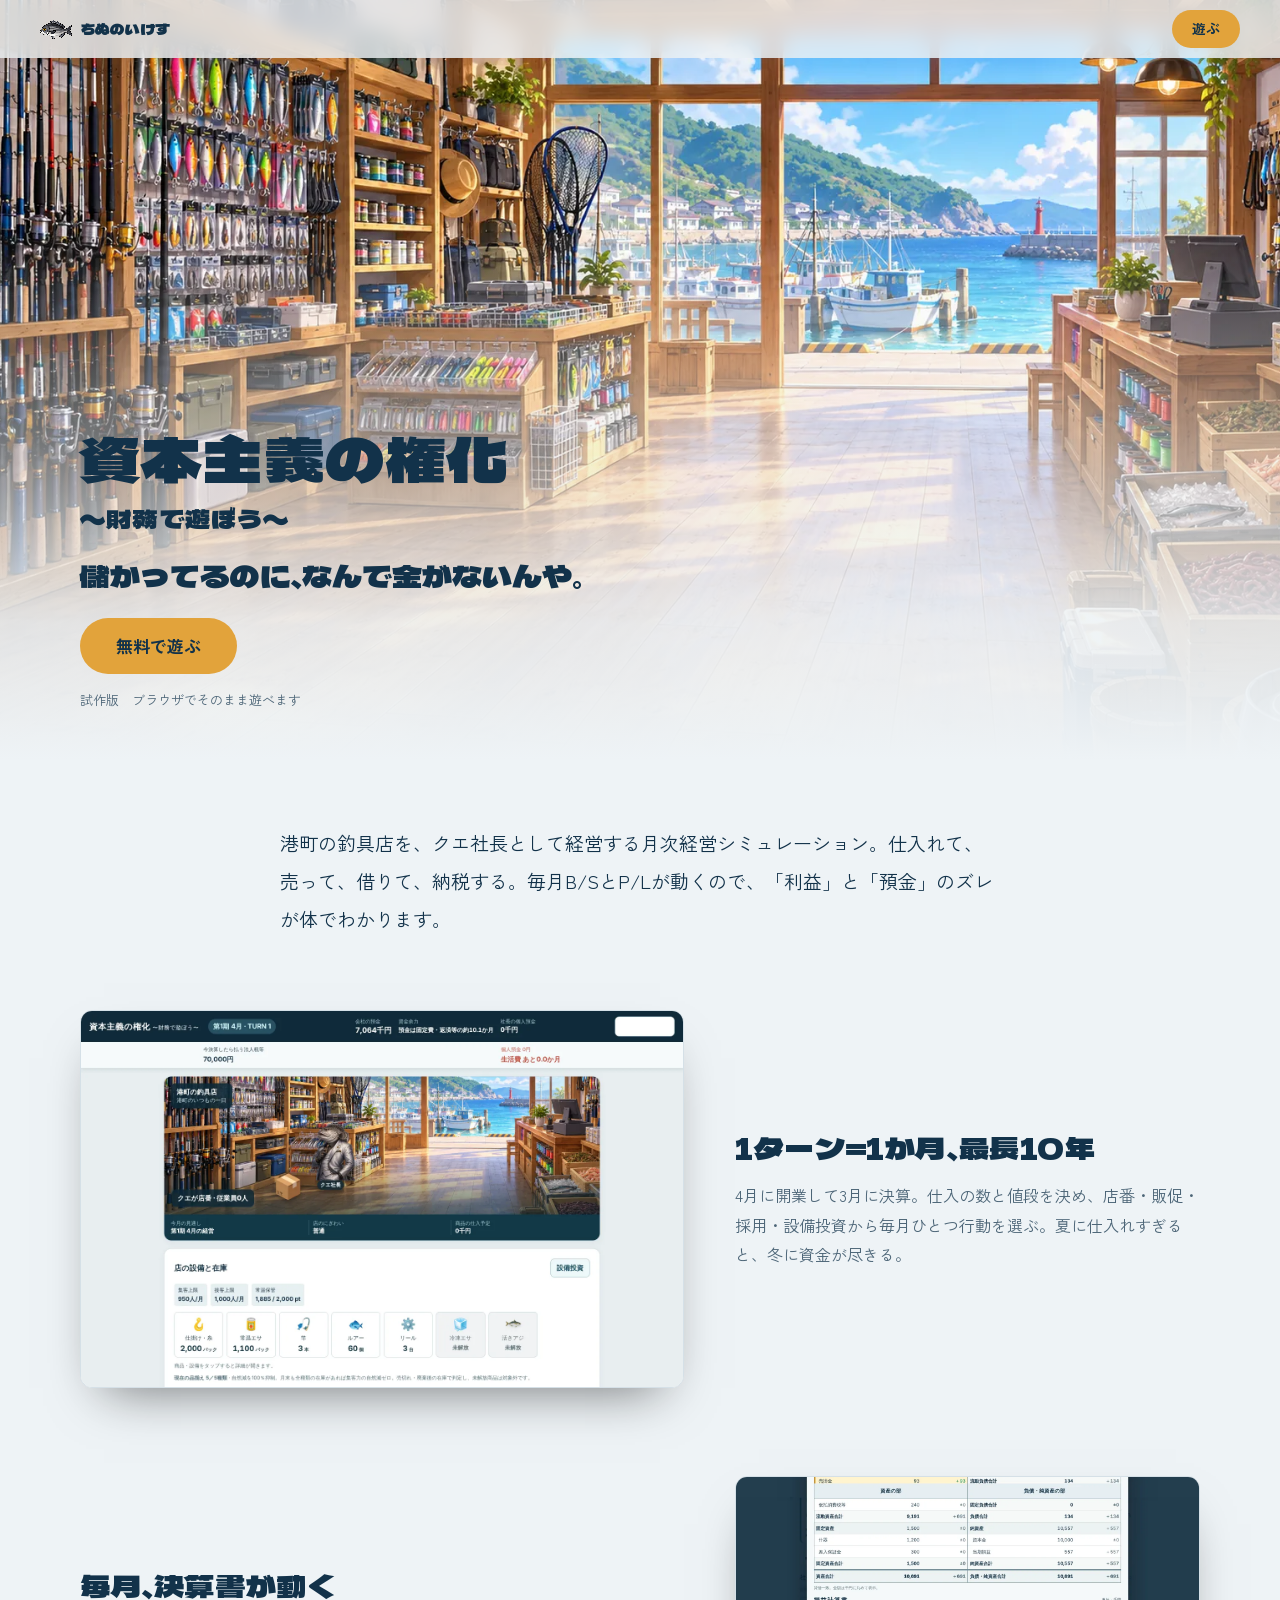
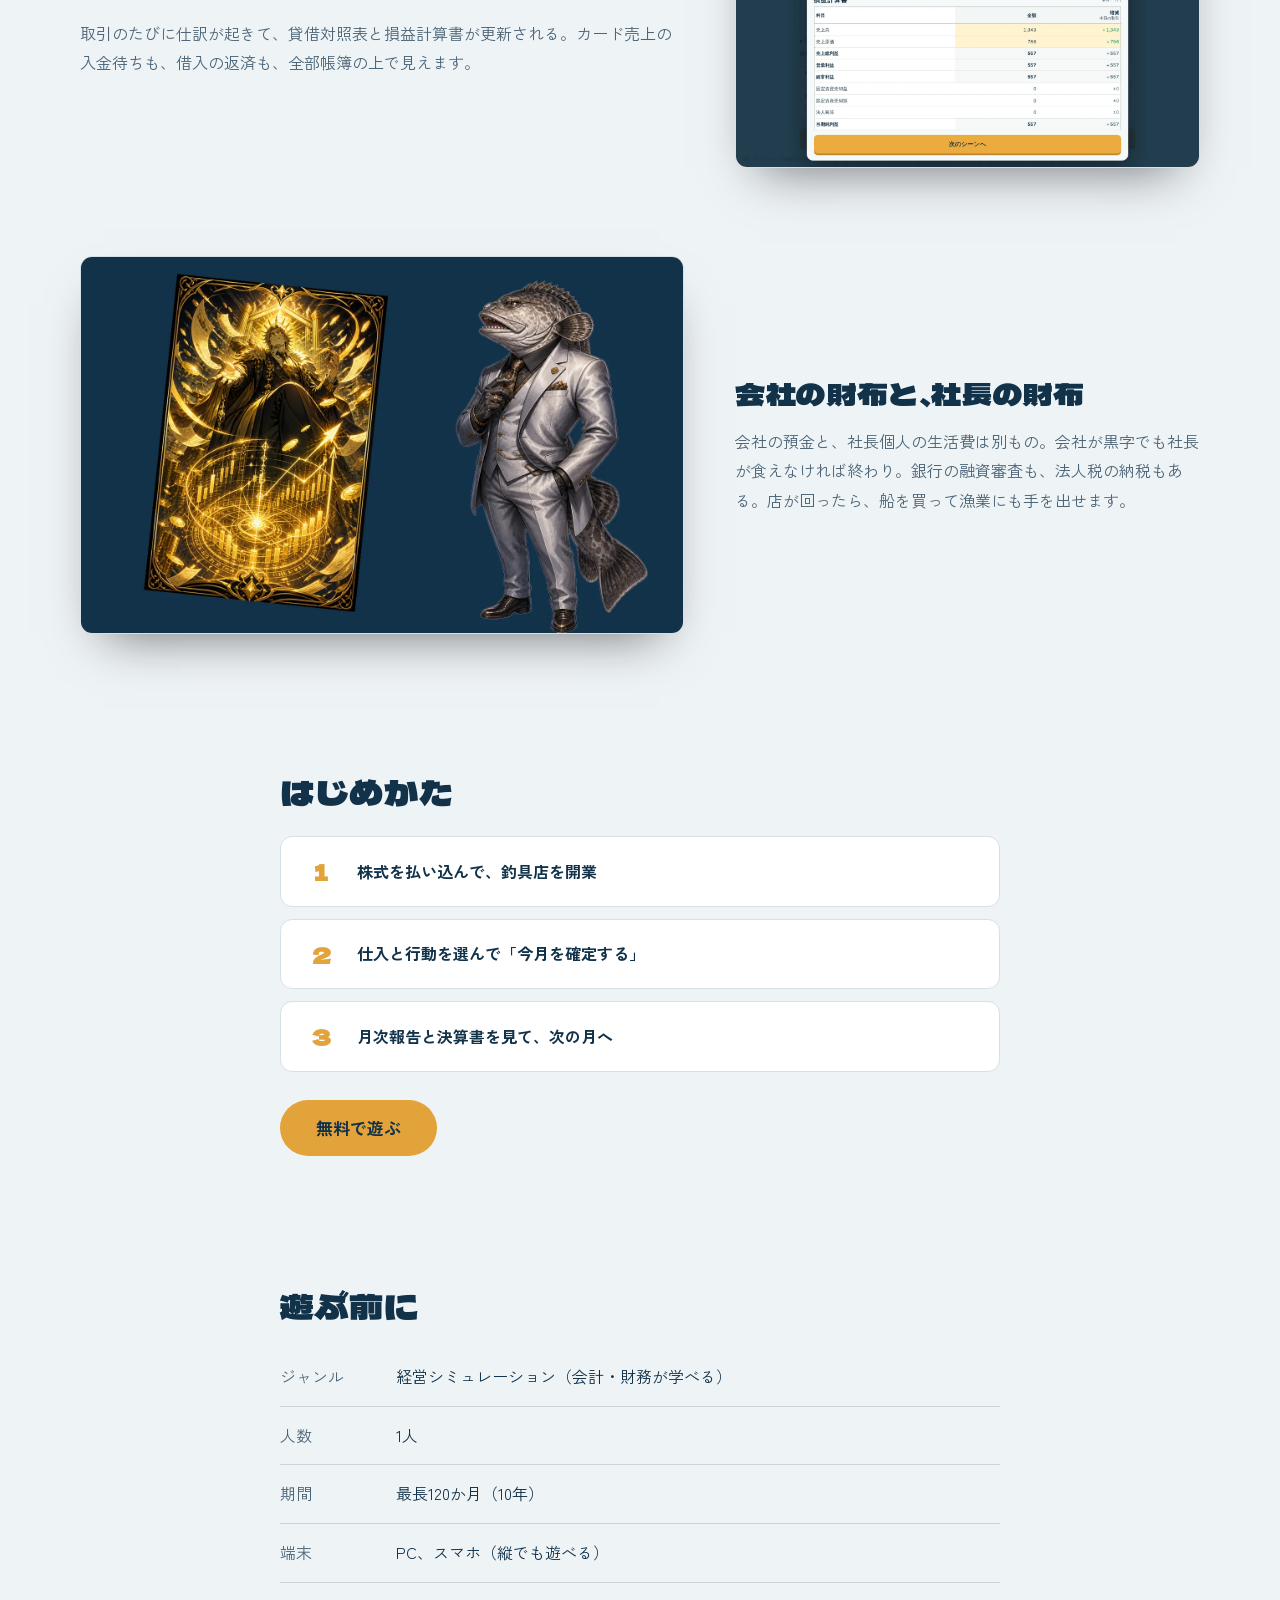
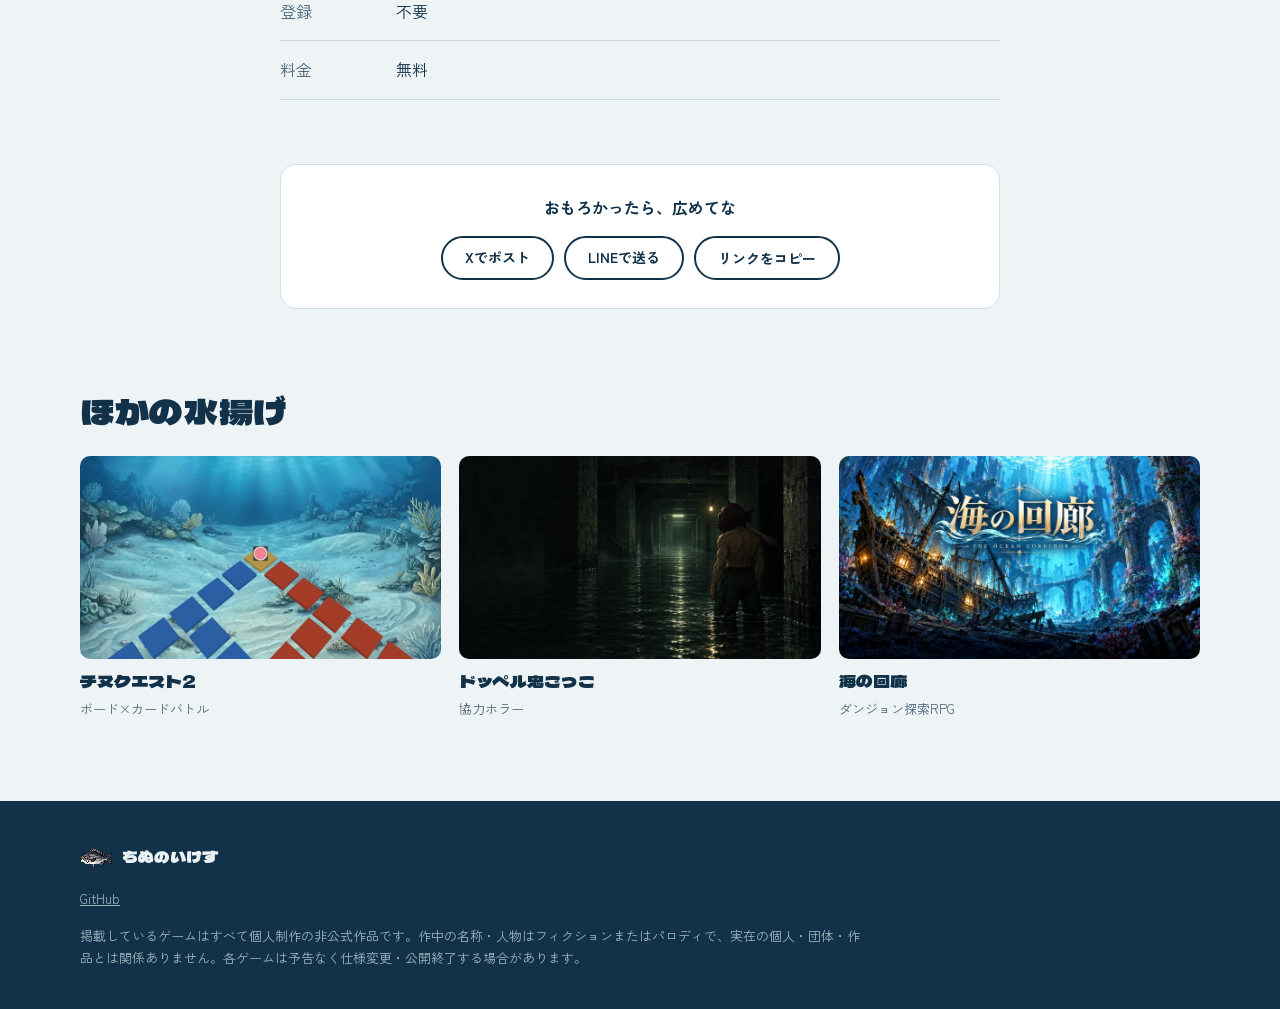
==== games/capitalism/index.html @ f2e64fc5 "ちぬのいけす：プロモーションサイト初版 Co-Authored-By: Claude Fable 5.1 <noreply@anthropic.com> Claude-Session: https:/" ====
<!doctype html>
<html lang="ja">
<head>
<meta charset="utf-8">
<meta name="viewport" content="width=device-width, initial-scale=1, viewport-fit=cover">
<title>資本主義の権化〜財務で遊ぼう〜｜儲かってるのに、なんで金がないんや。</title>
<meta name="description" content="港町の釣具店を、クエ社長として経営する月次経営シミュレーション。仕入れて、売って、借りて、納税する。毎月B/SとP/Lが動くので、「利益」と「預金」のズレが体でわかります。">
<link rel="canonical" href="https://saint-chinu.github.io/games/capitalism/">
<meta name="theme-color" content="#12324a">
<meta property="og:type" content="website">
<meta property="og:site_name" content="ちぬのいけす">
<meta property="og:title" content="資本主義の権化〜財務で遊ぼう〜｜儲かってるのに、なんで金がないんや。">
<meta property="og:description" content="港町の釣具店を、クエ社長として経営する月次経営シミュレーション。仕入れて、売って、借りて、納税する。毎月B/SとP/Lが動くので、「利益」と「預金」のズレが体でわかります。">
<meta property="og:url" content="https://saint-chinu.github.io/games/capitalism/">
<meta property="og:image" content="https://saint-chinu.github.io/assets/ogp/capitalism.jpg">
<meta property="og:image:width" content="1200">
<meta property="og:image:height" content="630">
<meta property="og:locale" content="ja_JP">
<meta name="twitter:card" content="summary_large_image">
<link rel="icon" href="../../favicon.png" type="image/png">
<link rel="apple-touch-icon" href="../../apple-touch-icon.png">
<link rel="preload" href="../../assets/fonts/fonts.css" as="style">
<link rel="stylesheet" href="../../assets/fonts/fonts.css">
<link rel="stylesheet" href="../../assets/css/site.css">
<script type="application/ld+json">{"@context": "https://schema.org", "@type": "VideoGame", "name": "資本主義の権化〜財務で遊ぼう〜", "url": "https://que-finance-game.doppel-tag.workers.dev/", "description": "港町の釣具店を、クエ社長として経営する月次経営シミュレーション。仕入れて、売って、借りて、納税する。毎月B/SとP/Lが動くので、「利益」と「預金」のズレが体でわかります。", "genre": "経営シミュレーション", "gamePlatform": "Web browser", "inLanguage": "ja", "image": "https://saint-chinu.github.io/assets/ogp/capitalism.jpg", "offers": {"@type": "Offer", "price": 0, "priceCurrency": "JPY"}, "author": {"@type": "Person", "name": "ちぬ"}}</script>
</head>
<body class="game theme-cap">
<a class="skip" href="#main">本文へ</a>
<nav class="topbar">
  <a class="back" href="../../"><img src="../../assets/img/chinu-pixel.webp" alt="" width="32" height="32">ちぬのいけす</a>
  <a class="btn btn-play btn-small" href="https://que-finance-game.doppel-tag.workers.dev/" target="_blank" rel="noopener">遊ぶ</a>
</nav>
<header class="game-hero">
  <img class="game-hero-bg" src="../../assets/img/cap/shop.webp" alt="" fetchpriority="high">
  <div class="game-hero-inner">
    
    <h1 class="game-title">資本主義の権化<span class="game-sub">〜財務で遊ぼう〜</span></h1>
    <p class="game-catch">儲かってるのに、なんで金がないんや。</p>
    <a class="btn btn-play btn-big" href="https://que-finance-game.doppel-tag.workers.dev/" target="_blank" rel="noopener">無料で遊ぶ</a>
    <p class="game-status">試作版　ブラウザでそのまま遊べます</p>
  </div>
</header>
<main id="main">
  <section class="game-lead wrap-narrow"><p>港町の釣具店を、クエ社長として経営する月次経営シミュレーション。仕入れて、売って、借りて、納税する。毎月B/SとP/Lが動くので、「利益」と「預金」のズレが体でわかります。</p></section>
  
  <div class="features wrap">
    <section class="feature">
      <figure class="feature-shot"><img src="../../assets/img/cap/play.webp" alt="港町の釣具店にクエ社長が立つ経営画面" loading="lazy"></figure>
      <div class="feature-text">
        <h3>1ターン＝1か月、最長10年</h3>
        <p>4月に開業して3月に決算。仕入の数と値段を決め、店番・販促・採用・設備投資から毎月ひとつ行動を選ぶ。夏に仕入れすぎると、冬に資金が尽きる。</p>
      </div>
    </section>
<section class="feature flip">
      <figure class="feature-shot"><img src="../../assets/img/cap/bs.webp" alt="貸借対照表と損益計算書が並ぶ月次報告画面" loading="lazy"></figure>
      <div class="feature-text">
        <h3>毎月、決算書が動く</h3>
        <p>取引のたびに仕訳が起きて、貸借対照表と損益計算書が更新される。カード売上の入金待ちも、借入の返済も、全部帳簿の上で見えます。</p>
      </div>
    </section>
<section class="feature">
      <figure class="feature-shot"><img src="../../assets/img/cap/wallet.webp" alt="金色の「資本主義の権化」カードと、スーツ姿のクエ社長" loading="lazy"></figure>
      <div class="feature-text">
        <h3>会社の財布と、社長の財布</h3>
        <p>会社の預金と、社長個人の生活費は別もの。会社が黒字でも社長が食えなければ終わり。銀行の融資審査も、法人税の納税もある。店が回ったら、船を買って漁業にも手を出せます。</p>
      </div>
    </section>
  </div>
  <section class="howto wrap-narrow" aria-labelledby="howto-h">
    <h2 id="howto-h">はじめかた</h2>
    <ol class="steps"><li>株式を払い込んで、釣具店を開業</li><li>仕入と行動を選んで「今月を確定する」</li><li>月次報告と決算書を見て、次の月へ</li></ol>
    <a class="btn btn-play btn-big" href="https://que-finance-game.doppel-tag.workers.dev/" target="_blank" rel="noopener">無料で遊ぶ</a>
  </section>
  <section class="spec wrap-narrow" aria-labelledby="spec-h">
    <h2 id="spec-h">遊ぶ前に</h2>
    <dl><div><dt>ジャンル</dt><dd>経営シミュレーション（会計・財務が学べる）</dd></div><div><dt>人数</dt><dd>1人</dd></div><div><dt>期間</dt><dd>最長120か月（10年）</dd></div><div><dt>端末</dt><dd>PC、スマホ（縦でも遊べる）</dd></div><div><dt>登録</dt><dd>不要</dd></div><div><dt>料金</dt><dd>無料</dd></div></dl>
    
  </section>
  <section class="wrap-narrow"><div class="share">
  <p class="share-label">おもろかったら、広めてな</p>
  <div class="share-buttons">
    <a class="btn btn-ghost" href="https://x.com/intent/post?text=%E5%84%B2%E3%81%8B%E3%81%A3%E3%81%A6%E3%82%8B%E3%81%AE%E3%81%AB%E3%80%81%E3%81%AA%E3%82%93%E3%81%A7%E9%87%91%E3%81%8C%E3%81%AA%E3%81%84%E3%82%93%E3%82%84%E3%80%82%E3%82%AF%E3%82%A8%E7%A4%BE%E9%95%B7%E3%81%AE%E9%87%A3%E5%85%B7%E5%BA%97%E7%B5%8C%E5%96%B6%E3%82%B7%E3%83%A0%E3%80%8E%E8%B3%87%E6%9C%AC%E4%B8%BB%E7%BE%A9%E3%81%AE%E6%A8%A9%E5%8C%96%E3%80%9C%E8%B2%A1%E5%8B%99%E3%81%A7%E9%81%8A%E3%81%BC%E3%81%86%E3%80%9C%E3%80%8F%E3%80%81B/S%E3%81%A8P/L%E3%81%8C%E6%AF%8E%E6%9C%88%E5%8B%95%E3%81%8F&url=https%3A//saint-chinu.github.io/games/capitalism/&hashtags=%E8%B3%87%E6%9C%AC%E4%B8%BB%E7%BE%A9%E3%81%AE%E6%A8%A9%E5%8C%96%2C%E7%B0%BF%E8%A8%98" target="_blank" rel="noopener">Xでポスト</a>
    <a class="btn btn-ghost" href="https://social-plugins.line.me/lineit/share?url=https%3A//saint-chinu.github.io/games/capitalism/" target="_blank" rel="noopener">LINEで送る</a>
    <button class="btn btn-ghost" type="button" data-copy="https://saint-chinu.github.io/games/capitalism/">リンクをコピー</button>
  </div>
</div></section>
  <section class="others wrap" aria-labelledby="others-h">
    <h2 id="others-h">ほかの水揚げ</h2>
    <ul><li><a href="../../games/chinu-quest2/">
      <img src="../../assets/img/cq2/board.webp" alt="" loading="lazy">
      <span class="other-name">チヌクエスト2</span>
      <span class="other-genre">ボード×カードバトル</span></a></li><li><a href="../../games/doppel-tag/">
      <img src="../../assets/img/doppel/key.webp" alt="" loading="lazy">
      <span class="other-name">ドッペル鬼ごっこ</span>
      <span class="other-genre">協力ホラー</span></a></li><li><a href="../../games/umi-no-kairo/">
      <img src="../../assets/img/umi/key.webp" alt="" loading="lazy">
      <span class="other-name">海の回廊</span>
      <span class="other-genre">ダンジョン探索RPG</span></a></li></ul>
  </section>
</main>
<footer class="site-footer">
  <div class="wrap footer-inner">
    <a class="footer-mark" href="../../"><img src="../../assets/img/chinu-pixel.webp" alt="" width="40" height="40">ちぬのいけす</a>
    <nav class="footer-links" aria-label="外部リンク"><a href="https://github.com/saint-chinu" target="_blank" rel="noopener">GitHub</a></nav>
    <p class="fine">掲載しているゲームはすべて個人制作の非公式作品です。作中の名称・人物はフィクションまたはパロディで、実在の個人・団体・作品とは関係ありません。各ゲームは予告なく仕様変更・公開終了する場合があります。</p>
  </div>
</footer>
<script src="../../assets/js/site.js" defer></script>
</body>
</html>
---- assets/fonts/fonts.css ----
/* dela-gothic-one-[0]-400-normal */
@font-face {
  font-family: 'Dela Gothic One';
  font-style: normal;
  font-display: swap;
  font-weight: 400;
  src: url(./files/dela-gothic-one-0-400-normal.woff2) format('woff2');
  unicode-range: U+25ee8,U+25f23,U+25f5c,U+25fd4,U+25fe0,U+25ffb,U+2600c,U+26017,U+26060,U+260ed,U+26222,U+2626a,U+26270,U+26286,U+2634c,U+26402,U+2667e,U+266b0,U+2671d,U+268dd,U+268ea,U+26951,U+2696f,U+26999,U+269dd,U+26a1e,U+26a58,U+26a8c,U+26ab7,U+26aff,U+26c29,U+26c73,U+26c9e,U+26cdd,U+26e40,U+26e65,U+26f94,U+26ff6-26ff8,U+270f4,U+2710d,U+27139,U+273da-273db,U+273fe,U+27410,U+27449,U+27614-27615,U+27631,U+27684,U+27693,U+2770e,U+27723,U+27752,U+278b2,U+27985,U+279b4,U+27a84,U+27bb3,U+27bbe,U+27bc7,U+27c3c,U+27cb8,U+27d73,U+27da0,U+27e10,U+27eaf,U+27fb7,U+2808a,U+280bb,U+28277,U+28282,U+282f3,U+283cd,U+2840c,U+28455,U+284dc,U+2856b,U+285c8-285c9,U+286d7,U+286fa,U+28946,U+28949,U+2896b,U+28987-28988,U+289ba-289bb,U+28a1e,U+28a29,U+28a43,U+28a71,U+28a99,U+28acd,U+28add,U+28ae4,U+28bc1,U+28bef,U+28cdd,U+28d10,U+28d71,U+28dfb,U+28e0f,U+28e17,U+28e1f,U+28e36,U+28e89,U+28eeb,U+28ef6,U+28f32,U+28ff8,U+292a0,U+292b1,U+29490,U+295cf,U+2967f,U+296f0,U+29719,U+29750,U+29810,U+298c6,U+29a72,U+29d4b,U+29ddb,U+29e15,U+29e3d,U+29e49,U+29e8a,U+29ec4,U+29edb,U+29ee9,U+29fce,U+29fd7,U+2a01a,U+2a02f,U+2a082,U+2a0f9,U+2a190,U+2a2b2,U+2a38c,U+2a437,U+2a5f1,U+2a602,U+2a61a,U+2a6b2,U+2a9e6,U+2b746,U+2b751,U+2b753,U+2b75a,U+2b75c,U+2b765,U+2b776-2b777,U+2b77c,U+2b782,U+2b789,U+2b78b,U+2b78e,U+2b794,U+2b7ac,U+2b7af,U+2b7bd,U+2b7c9,U+2b7cf,U+2b7d2,U+2b7d8,U+2b7f0,U+2b80d,U+2b817,U+2b81a,U+2d544,U+2e278,U+2e569,U+2e6ea,U+2f804,U+2f80f,U+2f815,U+2f818,U+2f81a,U+2f822,U+2f828,U+2f82c,U+2f833,U+2f83f,U+2f846,U+2f852,U+2f862,U+2f86d,U+2f873,U+2f877,U+2f884,U+2f899-2f89a,U+2f8a6,U+2f8ac,U+2f8b2,U+2f8b6,U+2f8d3,U+2f8db-2f8dc,U+2f8e1,U+2f8e5,U+2f8ea,U+2f8ed,U+2f8fc,U+2f903,U+2f90b,U+2f90f,U+2f91a,U+2f920-2f921,U+2f945,U+2f947,U+2f96c,U+2f995,U+2f9d0,U+2f9de-2f9df,U+2f9f4;
}

/* dela-gothic-one-[1]-400-normal */
@font-face {
  font-family: 'Dela Gothic One';
  font-style: normal;
  font-display: swap;
  font-weight: 400;
  src: url(./files/dela-gothic-one-1-400-normal.woff2) format('woff2');
  unicode-range: U+1f235-1f23b,U+1f240-1f248,U+1f250-1f251,U+2000b,U+20089-2008a,U+200a2,U+200a4,U+200b0,U+200f5,U+20158,U+201a2,U+20213,U+2032b,U+20371,U+20381,U+203f9,U+2044a,U+20509,U+2053f,U+205b1,U+205d6,U+20611,U+20628,U+206ec,U+2074f,U+207c8,U+20807,U+2083a,U+208b9,U+2090e,U+2097c,U+20984,U+2099d,U+20a64,U+20ad3,U+20b1d,U+20b9f,U+20bb7,U+20d45,U+20d58,U+20de1,U+20e64,U+20e6d,U+20e95,U+20f5f,U+21201,U+2123d,U+21255,U+21274,U+2127b,U+212d7,U+212e4,U+212fd,U+2131b,U+21336,U+21344,U+213c4,U+2146d-2146e,U+215d7,U+21647,U+216b4,U+21706,U+21742,U+218bd,U+219c3,U+21a1a,U+21c56,U+21d2d,U+21d45,U+21d62,U+21d78,U+21d92,U+21d9c,U+21da1,U+21db7,U+21de0,U+21e33-21e34,U+21f1e,U+21f76,U+21ffa,U+2217b,U+22218,U+2231e,U+223ad,U+22609,U+226f3,U+2285b,U+228ab,U+2298f,U+22ab8,U+22b46,U+22b4f-22b50,U+22ba6,U+22c1d,U+22c24,U+22de1,U+22e42,U+22feb,U+231b6,U+231c3-231c4,U+231f5,U+23372,U+233cc,U+233d0,U+233d2-233d3,U+233d5,U+233da,U+233df,U+233e4,U+233fe,U+2344a-2344b,U+23451,U+23465,U+234e4,U+2355a,U+23594,U+235c4,U+23638-2363a,U+23647,U+2370c,U+2371c,U+2373f,U+23763-23764,U+237e7,U+237f1,U+237ff,U+23824,U+2383d,U+23a98,U+23c7f,U+23cbe,U+23cfe,U+23d00,U+23d0e,U+23d40,U+23dd3,U+23df9-23dfa,U+23f7e,U+2404b,U+24096,U+24103,U+241c6,U+241fe,U+242ee,U+243bc,U+243d0,U+24629,U+246a5,U+247f1,U+24896,U+248e9,U+24a4d,U+24b56,U+24b6f,U+24c16,U+24d14,U+24e04,U+24e0e,U+24e37,U+24e6a,U+24e8b,U+24ff2,U+2504a,U+25055,U+25122,U+251a9,U+251cd,U+251e5,U+2521e,U+2524c,U+2542e,U+2548e,U+254d9,U+2550e,U+255a7,U+2567f,U+25771,U+257a9,U+257b4,U+25874,U+259c4,U+259cc,U+259d4,U+25ad7,U+25ae3-25ae4,U+25af1,U+25bb2,U+25c4b,U+25c64,U+25da1,U+25e2e,U+25e56,U+25e62,U+25e65,U+25ec2,U+25ed8;
}

/* dela-gothic-one-[2]-400-normal */
@font-face {
  font-family: 'Dela Gothic One';
  font-style: normal;
  font-display: swap;
  font-weight: 400;
  src: url(./files/dela-gothic-one-2-400-normal.woff2) format('woff2');
  unicode-range: U+ffd7,U+ffda-ffdc,U+ffe0-ffe2,U+ffe4,U+ffe6,U+ffe8-ffee,U+1f100-1f10c,U+1f110-1f16c,U+1f170-1f1ac,U+1f200-1f202,U+1f210-1f234;
}

/* dela-gothic-one-[3]-400-normal */
@font-face {
  font-family: 'Dela Gothic One';
  font-style: normal;
  font-display: swap;
  font-weight: 400;
  src: url(./files/dela-gothic-one-3-400-normal.woff2) format('woff2');
  unicode-range: U+fa10,U+fa12-fa6d,U+fb00-fb04,U+fe10-fe19,U+fe30-fe42,U+fe44-fe52,U+fe54-fe66,U+fe68-fe6b,U+ff02,U+ff04,U+ff07,U+ff51,U+ff5b,U+ff5d,U+ff5f-ff60,U+ff66,U+ff69,U+ff87,U+ffa1-ffbe,U+ffc2-ffc7,U+ffca-ffcf,U+ffd2-ffd6;
}

/* dela-gothic-one-[4]-400-normal */
@font-face {
  font-family: 'Dela Gothic One';
  font-style: normal;
  font-display: swap;
  font-weight: 400;
  src: url(./files/dela-gothic-one-4-400-normal.woff2) format('woff2');
  unicode-range: U+f92d-f959,U+f95b-f9f2,U+f9f4-fa0b,U+fa0e-fa0f;
}

/* dela-gothic-one-[5]-400-normal */
@font-face {
  font-family: 'Dela Gothic One';
  font-style: normal;
  font-display: swap;
  font-weight: 400;
  src: url(./files/dela-gothic-one-5-400-normal.woff2) format('woff2');
  unicode-range: U+9e8b-9e8c,U+9e8e-9e8f,U+9e91-9e92,U+9e95-9e96,U+9e98,U+9e9b,U+9e9d-9e9e,U+9ea4-9ea5,U+9ea8-9eaa,U+9eac-9eb0,U+9eb3-9eb5,U+9eb8,U+9ebc-9ebf,U+9ec3,U+9ec6,U+9ec8,U+9ecb-9ecd,U+9ecf-9ed1,U+9ed4-9ed5,U+9ed8,U+9edb-9ee0,U+9ee4-9ee5,U+9ee7-9ee8,U+9eec-9ef2,U+9ef4-9ef9,U+9efb-9eff,U+9f02-9f03,U+9f07-9f09,U+9f0e-9f12,U+9f14-9f17,U+9f19-9f1b,U+9f1f-9f22,U+9f26,U+9f2a-9f2c,U+9f2f,U+9f31-9f32,U+9f34,U+9f37,U+9f39-9f3a,U+9f3c-9f3f,U+9f41,U+9f43-9f47,U+9f4a,U+9f4e-9f50,U+9f52-9f58,U+9f5a,U+9f5d-9f61,U+9f63,U+9f66-9f6a,U+9f6c-9f73,U+9f75-9f77,U+9f7a,U+9f7d,U+9f7f,U+9f8f-9f92,U+9f94-9f97,U+9f99,U+9f9c-9fa3,U+9fa5,U+9fb4,U+9fbc-9fc2,U+9fc4,U+9fc6,U+9fcc,U+f900-f92c;
}

/* dela-gothic-one-[6]-400-normal */
@font-face {
  font-family: 'Dela Gothic One';
  font-style: normal;
  font-display: swap;
  font-weight: 400;
  src: url(./files/dela-gothic-one-6-400-normal.woff2) format('woff2');
  unicode-range: U+9c3e,U+9c41,U+9c43-9c4a,U+9c4e-9c50,U+9c52-9c54,U+9c56,U+9c58,U+9c5a-9c61,U+9c63,U+9c65,U+9c67-9c6b,U+9c6d-9c6e,U+9c70,U+9c72,U+9c75-9c78,U+9c7a-9c7c,U+9ce6-9ce7,U+9ceb-9cec,U+9cf0,U+9cf2,U+9cf6-9cf7,U+9cf9,U+9d02-9d03,U+9d06-9d09,U+9d0b,U+9d0e,U+9d11-9d12,U+9d15,U+9d17-9d18,U+9d1b-9d1f,U+9d23,U+9d26,U+9d2a-9d2c,U+9d2f-9d30,U+9d32-9d34,U+9d3a,U+9d3c-9d3f,U+9d41-9d48,U+9d4a,U+9d50-9d54,U+9d59,U+9d5d-9d65,U+9d69-9d6c,U+9d6f-9d70,U+9d72-9d73,U+9d76-9d77,U+9d7a-9d7c,U+9d7e,U+9d83-9d84,U+9d86-9d87,U+9d89-9d8a,U+9d8d-9d8e,U+9d92-9d93,U+9d95-9d9a,U+9da1,U+9da4,U+9da9-9dac,U+9dae,U+9db1-9db2,U+9db5,U+9db8-9dbd,U+9dbf-9dc4,U+9dc6-9dc7,U+9dc9-9dca,U+9dcf,U+9dd3-9dd7,U+9dd9-9dda,U+9dde-9de0,U+9de3,U+9de5-9de7,U+9de9,U+9deb,U+9ded-9df0,U+9df3-9df4,U+9df8,U+9dfd-9dfe,U+9e02,U+9e07,U+9e0a,U+9e0d-9e0e,U+9e10-9e12,U+9e15-9e16,U+9e19-9e1f,U+9e75,U+9e79-9e7d,U+9e80-9e85,U+9e87-9e88;
}

/* dela-gothic-one-[7]-400-normal */
@font-face {
  font-family: 'Dela Gothic One';
  font-style: normal;
  font-display: swap;
  font-weight: 400;
  src: url(./files/dela-gothic-one-7-400-normal.woff2) format('woff2');
  unicode-range: U+9ae5-9ae7,U+9ae9,U+9aeb-9aec,U+9aee-9aef,U+9af1-9af5,U+9af7,U+9af9-9afb,U+9afd,U+9aff-9b06,U+9b08-9b09,U+9b0b-9b0e,U+9b10,U+9b12,U+9b16,U+9b18-9b1d,U+9b1f-9b20,U+9b22-9b23,U+9b25-9b2f,U+9b32-9b35,U+9b37,U+9b39-9b3b,U+9b3d,U+9b43-9b44,U+9b48,U+9b4b-9b4f,U+9b51,U+9b55-9b58,U+9b5b,U+9b5e,U+9b61,U+9b63,U+9b65-9b66,U+9b68,U+9b6a-9b6f,U+9b72-9b79,U+9b7f-9b80,U+9b83-9b87,U+9b89-9b8b,U+9b8d,U+9b8f-9b94,U+9b96-9b97,U+9b9a,U+9b9d-9ba0,U+9ba6-9ba7,U+9ba9-9baa,U+9bac,U+9bb0-9bb2,U+9bb4,U+9bb7-9bb9,U+9bbb-9bbc,U+9bbe-9bc1,U+9bc6-9bc8,U+9bca,U+9bce-9bd2,U+9bd4,U+9bd7-9bd8,U+9bdd,U+9bdf,U+9be1-9be5,U+9be7,U+9bea-9beb,U+9bee-9bf3,U+9bf5,U+9bf7-9bfa,U+9bfd,U+9bff-9c00,U+9c02,U+9c04,U+9c06,U+9c08-9c0d,U+9c0f-9c16,U+9c18-9c1e,U+9c21-9c2a,U+9c2d-9c32,U+9c35-9c37,U+9c39-9c3a,U+9c3d;
}

/* dela-gothic-one-[8]-400-normal */
@font-face {
  font-family: 'Dela Gothic One';
  font-style: normal;
  font-display: swap;
  font-weight: 400;
  src: url(./files/dela-gothic-one-8-400-normal.woff2) format('woff2');
  unicode-range: U+98eb,U+98ed-98ee,U+98f0-98f1,U+98f3,U+98f6,U+9902,U+9907-9909,U+9911-9912,U+9914-9918,U+991a-9922,U+9924,U+9926-9927,U+992b-992c,U+992e,U+9931-9935,U+9939-993e,U+9940-9942,U+9945-9949,U+994b-994e,U+9950-9952,U+9954-9955,U+9958-9959,U+995b-995c,U+995e-9960,U+9963,U+9997-9998,U+999b,U+999d-999f,U+99a3,U+99a5-99a6,U+99a8,U+99ad-99ae,U+99b0-99b2,U+99b5,U+99b9-99ba,U+99bc-99bd,U+99bf,U+99c1,U+99c3,U+99c8-99c9,U+99d1,U+99d3-99d5,U+99d8-99df,U+99e1-99e2,U+99e7,U+99ea-99ee,U+99f0-99f2,U+99f4-99f5,U+99f8-99f9,U+99fb-99fe,U+9a01-9a05,U+9a08,U+9a0a-9a0c,U+9a0f-9a11,U+9a16,U+9a1a,U+9a1e,U+9a20,U+9a22-9a24,U+9a27,U+9a2b,U+9a2d-9a2e,U+9a31,U+9a33,U+9a35-9a38,U+9a3e,U+9a40-9a45,U+9a47,U+9a4a-9a4e,U+9a51-9a52,U+9a54-9a58,U+9a5b,U+9a5d,U+9a5f,U+9a62,U+9a64-9a65,U+9a69-9a6c,U+9aaa,U+9aac-9ab0,U+9ab2,U+9ab4-9ab7,U+9ab9,U+9abb-9ac1,U+9ac3,U+9ac6,U+9ac8,U+9ace-9ad3,U+9ad5-9ad7,U+9adb-9adc,U+9ade-9ae0,U+9ae2-9ae4;
}

/* dela-gothic-one-[9]-400-normal */
@font-face {
  font-family: 'Dela Gothic One';
  font-style: normal;
  font-display: swap;
  font-weight: 400;
  src: url(./files/dela-gothic-one-9-400-normal.woff2) format('woff2');
  unicode-range: U+971d,U+9721-9724,U+9728,U+972a,U+9730-9731,U+9733,U+9736,U+9738-9739,U+973b,U+973d-973e,U+9741-9744,U+9746-974a,U+974d-974f,U+9751,U+9755,U+9757-9758,U+975a-975c,U+9760-9761,U+9763-9764,U+9766-9768,U+976a-976b,U+976e,U+9771,U+9773,U+9776-977d,U+977f-9781,U+9785-9786,U+9789,U+978b,U+978f-9790,U+9795-9797,U+9799-979a,U+979c,U+979e-97a0,U+97a2-97a3,U+97a6,U+97a8,U+97ab-97ac,U+97ae,U+97b1-97b6,U+97b8-97ba,U+97bc,U+97be-97bf,U+97c1,U+97c3-97ce,U+97d0-97d1,U+97d4,U+97d7-97d9,U+97db-97de,U+97e0-97e1,U+97e4,U+97e6,U+97ed-97ef,U+97f1-97f2,U+97f4-97f8,U+97fa,U+9804,U+9807,U+980a,U+980c-980f,U+9814,U+9816-9817,U+9819-981a,U+981c,U+981e,U+9820-9821,U+9823-9826,U+982b,U+982e-9830,U+9832-9835,U+9837,U+9839,U+983d-983e,U+9844,U+9846-9847,U+984a-984b,U+984f,U+9851-9853,U+9856-9857,U+9859-985b,U+9862-9863,U+9865-9866,U+986a-986c,U+986f-9871,U+9873-9875,U+98aa-98ab,U+98ad-98ae,U+98b0-98b1,U+98b4,U+98b6-98b8,U+98ba-98bc,U+98bf,U+98c2-98c8,U+98cb-98cc,U+98ce,U+98dc,U+98de,U+98e0-98e1,U+98e3,U+98e5-98e7,U+98e9-98ea;
}

/* dela-gothic-one-[10]-400-normal */
@font-face {
  font-family: 'Dela Gothic One';
  font-style: normal;
  font-display: swap;
  font-weight: 400;
  src: url(./files/dela-gothic-one-10-400-normal.woff2) format('woff2');
  unicode-range: U+944a,U+944c,U+9452-9453,U+9455,U+9459-945c,U+945e-9463,U+9468,U+946a-946b,U+946d-9472,U+9475,U+9477,U+947c-947f,U+9481,U+9483-9485,U+9578-9579,U+957e-957f,U+9582,U+9584,U+9586-9588,U+958a,U+958c-958f,U+9592,U+9594,U+9596,U+9598-9599,U+959d-95a1,U+95a4,U+95a6-95a9,U+95ab-95ad,U+95b1,U+95b4,U+95b6,U+95b9-95bf,U+95c3,U+95c6,U+95c8-95cd,U+95d0-95d6,U+95d9-95da,U+95dc-95e2,U+95e4-95e6,U+95e8,U+961d-961e,U+9621-9622,U+9624-9626,U+9628,U+962c,U+962e-962f,U+9631,U+9633-9634,U+9637-963a,U+963c-963d,U+9641-9642,U+964b-964c,U+964f,U+9652,U+9654,U+9656-9658,U+965c-965f,U+9661,U+9666,U+966a,U+966c,U+966e,U+9672,U+9674,U+9677,U+967b-967c,U+967e-967f,U+9681-9684,U+9689,U+968b,U+968d,U+9691,U+9695-9698,U+969a,U+969d,U+969f,U+96a4-96aa,U+96ae-96b4,U+96b6,U+96b8-96bb,U+96bd,U+96c1,U+96c9-96cb,U+96cd-96ce,U+96d2,U+96d5-96d6,U+96d8-96da,U+96dc-96df,U+96e9,U+96ef,U+96f1,U+96f9-96fa,U+9702-9706,U+9708-9709,U+970d-970f,U+9711,U+9713-9714,U+9716,U+9719-971b;
}

/* dela-gothic-one-[11]-400-normal */
@font-face {
  font-family: 'Dela Gothic One';
  font-style: normal;
  font-display: swap;
  font-weight: 400;
  src: url(./files/dela-gothic-one-11-400-normal.woff2) format('woff2');
  unicode-range: U+92bc-92bd,U+92bf-92c3,U+92c5-92c8,U+92cb-92d0,U+92d2-92d3,U+92d5,U+92d7-92d9,U+92dc-92dd,U+92df-92e1,U+92e3-92e5,U+92e7-92ea,U+92ec,U+92ee,U+92f0,U+92f2,U+92f7-92fb,U+92ff-9300,U+9302,U+9304,U+9308,U+930d,U+930f-9311,U+9314-9315,U+9318-931a,U+931c-931f,U+9321-9325,U+9327-932b,U+932e,U+9333-9337,U+933a-933b,U+9344,U+9347-934a,U+934d,U+9350-9352,U+9354-9358,U+935a,U+935c,U+935e,U+9360,U+9364-9365,U+9367,U+9369-936d,U+936f-9371,U+9373-9374,U+9376,U+937a,U+937d-9382,U+9388,U+938a-938b,U+938d,U+938f,U+9392,U+9394-9395,U+9397-9398,U+939a-939b,U+939e,U+93a1,U+93a3-93a4,U+93a6,U+93a8-93a9,U+93ab-93ad,U+93b0,U+93b4-93b6,U+93b9-93bb,U+93c1,U+93c3-93cd,U+93d0-93d1,U+93d3,U+93d6-93d9,U+93dc-93df,U+93e2,U+93e4-93e8,U+93f1,U+93f5,U+93f7-93fb,U+93fd,U+9401-9404,U+9407-9409,U+940d-9410,U+9413-9417,U+9419-941a,U+941f,U+9421,U+942b,U+942e-942f,U+9431-9434,U+9436,U+9438,U+943a-943b,U+943d,U+943f,U+9441,U+9443-9445,U+9448;
}

/* dela-gothic-one-[12]-400-normal */
@font-face {
  font-family: 'Dela Gothic One';
  font-style: normal;
  font-display: swap;
  font-weight: 400;
  src: url(./files/dela-gothic-one-12-400-normal.woff2) format('woff2');
  unicode-range: U+9143,U+9146-914c,U+914f,U+9153,U+9156-915b,U+9161,U+9163-9165,U+9167,U+9169,U+916d,U+9172-9174,U+9179-917b,U+9181-9183,U+9185-9187,U+9189-918b,U+918e,U+9191,U+9193-9195,U+9197-9198,U+919e,U+91a1-91a2,U+91a6,U+91a8,U+91aa-91b6,U+91ba-91bd,U+91bf-91c6,U+91c9,U+91cb,U+91d0,U+91d3-91d4,U+91d6-91d7,U+91d9-91db,U+91de-91df,U+91e1,U+91e4-91e6,U+91e9-91ea,U+91ec-91f1,U+91f5-91f7,U+91f9,U+91fb-91fd,U+91ff-9201,U+9204-9207,U+9209-920a,U+920c,U+920e,U+9210-9218,U+921c-921e,U+9223-9226,U+9228-9229,U+922c,U+922e-9230,U+9233,U+9235-923a,U+923c,U+923e-9240,U+9242-9243,U+9245-924b,U+924d-9251,U+9256-925a,U+925c-925e,U+9260-9261,U+9264-9269,U+926e-9270,U+9275-9279,U+927b-927f,U+9288-928a,U+928d-928e,U+9291-9293,U+9295-9297,U+9299,U+929b-929c,U+929f-92a0,U+92a4-92a5,U+92a7-92a8,U+92ab,U+92af,U+92b2-92b3,U+92b6-92bb;
}

/* dela-gothic-one-[13]-400-normal */
@font-face {
  font-family: 'Dela Gothic One';
  font-style: normal;
  font-display: swap;
  font-weight: 400;
  src: url(./files/dela-gothic-one-13-400-normal.woff2) format('woff2');
  unicode-range: U+8f52-8f55,U+8f57-8f58,U+8f5c-8f5e,U+8f61-8f66,U+8f9c-8f9d,U+8f9f-8fa2,U+8fa4-8fa8,U+8fad-8faf,U+8fb4-8fb8,U+8fbe,U+8fc0-8fc2,U+8fc6,U+8fc8,U+8fca-8fcb,U+8fcd,U+8fd0,U+8fd2-8fd3,U+8fd5,U+8fda,U+8fe0,U+8fe2-8fe5,U+8fe8-8fea,U+8fed-8fef,U+8ff1,U+8ff4-8ff6,U+8ff8-8ffb,U+8ffe,U+9002,U+9004-9005,U+9008,U+900b-900e,U+9011,U+9013,U+9015-9016,U+9018,U+901b,U+901e,U+9021,U+9027-902a,U+902c-902d,U+902f,U+9033-9037,U+9039,U+903c,U+903e-903f,U+9041,U+9043-9044,U+9049,U+904c,U+904f-9052,U+9056,U+9058,U+905b-905e,U+9062,U+9066-9068,U+906c,U+906f-9070,U+9072,U+9074,U+9076,U+9079,U+9080-9083,U+9085,U+9087-9088,U+908b-908c,U+908e-9090,U+9095,U+9097-9099,U+909b,U+90a0-90a2,U+90a5,U+90a8,U+90af-90b6,U+90bd-90be,U+90c3-90c5,U+90c7-90c9,U+90cc,U+90d2,U+90d5,U+90d7-90d9,U+90db-90df,U+90e2,U+90e4-90e5,U+90eb,U+90ef-90f0,U+90f2,U+90f4,U+90f6,U+90fe-9100,U+9102,U+9104-9106,U+9108,U+910d,U+9110,U+9112,U+9114-911a,U+911c,U+911e,U+9120,U+9122-9123,U+9125,U+9127,U+9129,U+912d-9132,U+9134,U+9136-9137,U+9139-913a,U+913c-913d;
}

/* dela-gothic-one-[14]-400-normal */
@font-face {
  font-family: 'Dela Gothic One';
  font-style: normal;
  font-display: swap;
  font-weight: 400;
  src: url(./files/dela-gothic-one-14-400-normal.woff2) format('woff2');
  unicode-range: U+8dc0,U+8dc2,U+8dc5-8dc8,U+8dca-8dcc,U+8dce-8dcf,U+8dd1,U+8dd4-8dd7,U+8dd9-8ddb,U+8ddf,U+8de3-8de5,U+8de7,U+8dea-8dec,U+8df0-8df2,U+8df4,U+8dfc-8dfd,U+8dff,U+8e01,U+8e04-8e06,U+8e08-8e09,U+8e0b-8e0c,U+8e10-8e11,U+8e14,U+8e16,U+8e1d-8e23,U+8e26-8e27,U+8e30-8e31,U+8e33-8e39,U+8e3d,U+8e40-8e42,U+8e44,U+8e47-8e50,U+8e54-8e55,U+8e59,U+8e5b-8e64,U+8e69,U+8e6c-8e6d,U+8e6f-8e72,U+8e75-8e77,U+8e79-8e7c,U+8e81-8e85,U+8e89,U+8e8b,U+8e90-8e95,U+8e98-8e9b,U+8e9d-8e9e,U+8ea1-8ea2,U+8ea7,U+8ea9-8eaa,U+8eac-8eb1,U+8eb3,U+8eb5-8eb6,U+8eba-8ebb,U+8ebe,U+8ec0-8ec1,U+8ec3-8ec8,U+8ecb,U+8ecf,U+8ed1,U+8ed4,U+8edb-8edc,U+8ee3,U+8ee8,U+8eeb,U+8eed-8eee,U+8ef0-8ef1,U+8ef7,U+8ef9-8efc,U+8efe,U+8f00,U+8f02,U+8f05,U+8f07-8f08,U+8f0a,U+8f0f-8f10,U+8f12-8f13,U+8f15-8f19,U+8f1b-8f1c,U+8f1e-8f21,U+8f23,U+8f25-8f28,U+8f2b-8f2f,U+8f33-8f37,U+8f39-8f3b,U+8f3e,U+8f40-8f43,U+8f45-8f47,U+8f49-8f4a,U+8f4c-8f4f,U+8f51;
}

/* dela-gothic-one-[15]-400-normal */
@font-face {
  font-family: 'Dela Gothic One';
  font-style: normal;
  font-display: swap;
  font-weight: 400;
  src: url(./files/dela-gothic-one-15-400-normal.woff2) format('woff2');
  unicode-range: U+8b2d,U+8b30,U+8b37,U+8b3c,U+8b3e,U+8b41-8b46,U+8b48-8b49,U+8b4c-8b4f,U+8b51-8b54,U+8b56,U+8b59,U+8b5b,U+8b5e-8b5f,U+8b63,U+8b69,U+8b6b-8b6d,U+8b6f,U+8b71,U+8b74,U+8b76,U+8b78-8b79,U+8b7c-8b81,U+8b84-8b85,U+8b8a-8b8f,U+8b92-8b96,U+8b99-8b9a,U+8b9c-8ba0,U+8c38-8c3a,U+8c3d-8c3f,U+8c41,U+8c45,U+8c47-8c49,U+8c4b-8c4c,U+8c4e-8c51,U+8c53-8c55,U+8c57-8c59,U+8c5b,U+8c5d,U+8c62-8c64,U+8c66,U+8c68-8c69,U+8c6b-8c6d,U+8c73,U+8c75-8c76,U+8c78,U+8c7a-8c7c,U+8c7e,U+8c82,U+8c85-8c87,U+8c89-8c8b,U+8c8d-8c8e,U+8c90,U+8c92-8c94,U+8c98-8c99,U+8c9b-8c9c,U+8c9f,U+8ca4,U+8cad-8cae,U+8cb2-8cb3,U+8cb6,U+8cb9-8cba,U+8cbd,U+8cc1-8cc2,U+8cc4-8cc6,U+8cc8-8cc9,U+8ccb,U+8ccd-8ccf,U+8cd2,U+8cd5-8cd6,U+8cd9-8cda,U+8cdd,U+8ce1,U+8ce3-8ce4,U+8ce6,U+8ce8,U+8cec,U+8cef-8cf2,U+8cf4-8cf5,U+8cf7-8cf8,U+8cfa-8cfb,U+8cfd-8cff,U+8d01,U+8d03-8d04,U+8d07,U+8d09-8d0b,U+8d0d-8d10,U+8d12-8d14,U+8d16-8d17,U+8d1b-8d1d,U+8d65,U+8d67,U+8d69,U+8d6b-8d6e,U+8d71,U+8d73,U+8d76,U+8d7f,U+8d81-8d82,U+8d84,U+8d88,U+8d8d,U+8d90-8d91,U+8d95,U+8d99,U+8d9e-8da0,U+8da6,U+8da8,U+8dab-8dac,U+8daf,U+8db2,U+8db5,U+8db7,U+8db9-8dbc,U+8dbe;
}

/* dela-gothic-one-[16]-400-normal */
@font-face {
  font-family: 'Dela Gothic One';
  font-style: normal;
  font-display: swap;
  font-weight: 400;
  src: url(./files/dela-gothic-one-16-400-normal.woff2) format('woff2');
  unicode-range: U+8973-8975,U+8977,U+897a-897e,U+8980,U+8983,U+8988-898a,U+898d,U+8990,U+8993-8995,U+8998,U+899b-899c,U+899f-89a1,U+89a5-89a6,U+89a9,U+89ac,U+89af-89b0,U+89b2,U+89b4-89b7,U+89ba,U+89bc-89bd,U+89bf-89c1,U+89d4-89d8,U+89da,U+89dc-89dd,U+89e5,U+89e7,U+89e9,U+89eb,U+89ed,U+89f1,U+89f3-89f4,U+89f6,U+89f8-89f9,U+89fd,U+89ff,U+8a01,U+8a04-8a05,U+8a07,U+8a0c,U+8a0f-8a12,U+8a14-8a16,U+8a1b,U+8a1d-8a1e,U+8a20-8a22,U+8a24-8a26,U+8a2b-8a2c,U+8a2f,U+8a35-8a37,U+8a3b,U+8a3d-8a3e,U+8a40-8a41,U+8a43,U+8a45-8a49,U+8a4d-8a4e,U+8a51-8a54,U+8a56-8a58,U+8a5b-8a5d,U+8a61-8a62,U+8a65,U+8a67,U+8a6c-8a6d,U+8a75-8a77,U+8a79-8a7c,U+8a7e-8a80,U+8a82-8a86,U+8a8b,U+8a8f-8a92,U+8a96-8a97,U+8a99-8a9a,U+8a9f,U+8aa1,U+8aa3,U+8aa5-8aaa,U+8aae-8aaf,U+8ab3,U+8ab6-8ab7,U+8abb-8abc,U+8abe,U+8ac2-8ac4,U+8ac6,U+8ac8-8aca,U+8acc-8acd,U+8ad0-8ad1,U+8ad3-8ad5,U+8ad7,U+8ada-8ae2,U+8ae4,U+8ae7,U+8aeb-8aec,U+8aee,U+8af0-8af1,U+8af3-8af7,U+8afa,U+8afc,U+8aff,U+8b01-8b02,U+8b04-8b07,U+8b0a-8b0d,U+8b0f-8b11,U+8b14,U+8b16,U+8b1a,U+8b1c,U+8b1e-8b20,U+8b26,U+8b28,U+8b2b-8b2c;
}

/* dela-gothic-one-[17]-400-normal */
@font-face {
  font-family: 'Dela Gothic One';
  font-style: normal;
  font-display: swap;
  font-weight: 400;
  src: url(./files/dela-gothic-one-17-400-normal.woff2) format('woff2');
  unicode-range: U+87e2-87e6,U+87ea-87ed,U+87ef,U+87f1,U+87f3,U+87f5-87f8,U+87fa-87fb,U+87fe-87ff,U+8801,U+8803,U+8805-8807,U+8809-880b,U+880d-8816,U+8818-881c,U+881e-881f,U+8821-8822,U+8827-8828,U+882d-882e,U+8830-8832,U+8835-8836,U+8839-883c,U+8841-8845,U+8848-884b,U+884d-884e,U+8851-8852,U+8855-8856,U+8858-885a,U+885c,U+885e-8860,U+8862,U+8864,U+8869,U+886b,U+886e-886f,U+8871-8872,U+8875,U+8877,U+8879,U+887b,U+887d-887e,U+8880-8882,U+8888,U+888d,U+8892,U+8897-889c,U+889e-88a0,U+88a2,U+88a4,U+88a8,U+88aa,U+88ae,U+88b0-88b1,U+88b5,U+88b7,U+88ba,U+88bc-88c0,U+88c3-88c4,U+88c6,U+88ca-88ce,U+88d1-88d4,U+88d8-88d9,U+88db,U+88dd-88e1,U+88e7-88e8,U+88ef-88f2,U+88f4-88f5,U+88f7,U+88f9,U+88fc,U+8901-8902,U+8904,U+8906,U+890a,U+890c-890f,U+8913,U+8915-8916,U+8918-891a,U+891c-891e,U+8920,U+8925-8928,U+892a-892b,U+8930-8932,U+8935-893b,U+893e,U+8940-8946,U+8949,U+894c-894d,U+894f,U+8952,U+8956-8957,U+895a-895c,U+895e,U+8960-8964,U+8966,U+896a-896b,U+896d-8970;
}

/* dela-gothic-one-[18]-400-normal */
@font-face {
  font-family: 'Dela Gothic One';
  font-style: normal;
  font-display: swap;
  font-weight: 400;
  src: url(./files/dela-gothic-one-18-400-normal.woff2) format('woff2');
  unicode-range: U+8655-8659,U+865b,U+865d-8664,U+8667,U+8669,U+866c,U+866f,U+8671,U+8675-8677,U+867a-867b,U+867d,U+8687-8689,U+868b-868d,U+8691,U+8693,U+8695-8696,U+8698,U+869a,U+869c-869d,U+86a1,U+86a3-86a4,U+86a6-86ab,U+86ad,U+86af-86b1,U+86b3-86b9,U+86bf-86c1,U+86c3-86c6,U+86c9,U+86cb,U+86ce,U+86d1-86d2,U+86d4-86d5,U+86d7,U+86da,U+86dc,U+86de-86e0,U+86e3-86e7,U+86e9,U+86ec-86ed,U+86ef,U+86f8-86fe,U+8700,U+8703-870b,U+870d-8714,U+8719-871a,U+871e-871f,U+8721-8723,U+8725,U+8728-8729,U+872e-872f,U+8731-8732,U+8734,U+8737,U+8739-8740,U+8743,U+8745,U+8749,U+874b-874e,U+8751,U+8753,U+8755,U+8757-8759,U+875d,U+875f-8761,U+8763-8766,U+8768,U+876a,U+876e-876f,U+8771-8772,U+8774,U+8778,U+877b-877c,U+877f,U+8782-8789,U+878b-878c,U+878e,U+8790,U+8793,U+8795,U+8797-8799,U+879e-87a0,U+87a2-87a3,U+87a7,U+87ab-87af,U+87b1,U+87b3,U+87b5,U+87bb,U+87bd-87c1,U+87c4,U+87c6-87cb,U+87ce,U+87d0,U+87d2,U+87d5-87d6,U+87d9-87da,U+87dc,U+87df-87e0;
}

/* dela-gothic-one-[19]-400-normal */
@font-face {
  font-family: 'Dela Gothic One';
  font-style: normal;
  font-display: swap;
  font-weight: 400;
  src: url(./files/dela-gothic-one-19-400-normal.woff2) format('woff2');
  unicode-range: U+84b4,U+84b9-84bb,U+84bd-84c2,U+84c6-84ca,U+84cc-84d1,U+84d3,U+84d6,U+84d9-84da,U+84dc,U+84e7,U+84ea,U+84ec,U+84ef-84f2,U+84f4,U+84f7,U+84fa-84fd,U+84ff-8500,U+8502-8503,U+8506-8507,U+850c,U+850e,U+8510,U+8514-8515,U+8517-8518,U+851a-851c,U+851e-851f,U+8521-8525,U+8527,U+852a-852c,U+852f,U+8532-8534,U+8536,U+853e-8541,U+8543,U+8546,U+8548,U+854a-854b,U+854f-8553,U+8555-855a,U+855c-8564,U+8569-856b,U+856d,U+856f,U+8577,U+8579-857b,U+857d-8581,U+8585-8586,U+8588-858c,U+858f-8591,U+8593,U+8597-8598,U+859b-859d,U+859f-85a0,U+85a2,U+85a4-85a5,U+85a7-85a8,U+85ad-85b0,U+85b4,U+85b6-85ba,U+85bc-85bf,U+85c1-85c2,U+85c7,U+85c9-85cb,U+85ce-85d0,U+85d5,U+85d8-85da,U+85dc,U+85df-85e1,U+85e5-85e6,U+85e8,U+85ed,U+85f3-85f4,U+85f6-85f7,U+85f9-85fa,U+85fc,U+85fe-8600,U+8602,U+8604-8606,U+860a-860b,U+860d-860e,U+8610-8613,U+8616-861b,U+861e,U+8621-8622,U+8624,U+8627,U+8629,U+862f-8630,U+8636,U+8638-863a,U+863c-863d,U+863f-8642,U+8646,U+864d,U+8652-8654;
}

/* dela-gothic-one-[20]-400-normal */
@font-face {
  font-family: 'Dela Gothic One';
  font-style: normal;
  font-display: swap;
  font-weight: 400;
  src: url(./files/dela-gothic-one-20-400-normal.woff2) format('woff2');
  unicode-range: U+82e8,U+82ea,U+82ed,U+82ef,U+82f3-82f4,U+82f6-82f7,U+82f9,U+82fb,U+82fd-82fe,U+8300-8301,U+8303,U+8306-8308,U+830a-830c,U+8316-8318,U+831b,U+831d-831f,U+8321-8323,U+832b-8335,U+8337,U+833a,U+833c-833d,U+8340,U+8342-8347,U+834a,U+834d-8351,U+8353-8357,U+835a,U+8362-8363,U+8370,U+8373,U+8375,U+8378,U+837c-837d,U+837f-8380,U+8382,U+8384-8387,U+838a,U+838d-838e,U+8392-8396,U+8398-83a0,U+83a2,U+83a6-83ad,U+83b1,U+83b5,U+83bd-83c1,U+83c7,U+83c9,U+83ce-83d1,U+83d4,U+83d6,U+83d8,U+83dd,U+83df-83e1,U+83e5,U+83e8,U+83ea-83eb,U+83f0,U+83f2,U+83f4,U+83f6-83f9,U+83fb-83fd,U+8401,U+8403-8404,U+8406-8407,U+840a-840b,U+840d,U+840f,U+8411,U+8413,U+8415,U+8417,U+8419,U+8420,U+8422,U+842a,U+842f,U+8431,U+8435,U+8438-8439,U+843c,U+8445-8448,U+844a,U+844d-844f,U+8451-8452,U+8456,U+8458-845a,U+845c,U+845f-8462,U+8464-8467,U+8469-846b,U+846d-8470,U+8473-8474,U+8476-847a,U+847c-847d,U+8481-8482,U+8484-8485,U+848b,U+8490,U+8492-8493,U+8495,U+8497,U+849c,U+849e-849f,U+84a1,U+84a6,U+84a8-84aa,U+84ad,U+84af,U+84b1;
}

/* dela-gothic-one-[21]-400-normal */
@font-face {
  font-family: 'Dela Gothic One';
  font-style: normal;
  font-display: swap;
  font-weight: 400;
  src: url(./files/dela-gothic-one-21-400-normal.woff2) format('woff2');
  unicode-range: U+814a,U+814c,U+8151-8153,U+8157,U+815f-8161,U+8165-8169,U+816d-816f,U+8171,U+8173-8174,U+8177,U+8180-8186,U+8188,U+818a-818b,U+818e,U+8190,U+8193,U+8195-8196,U+8198,U+819b,U+819e,U+81a0,U+81a2,U+81a4,U+81a9,U+81ae,U+81b0,U+81b2,U+81b4-81b5,U+81b8,U+81ba-81bb,U+81bd-81be,U+81c0-81c3,U+81c5-81c6,U+81c8-81cb,U+81cd-81cf,U+81d1,U+81d5-81db,U+81dd-81e1,U+81e4-81e5,U+81e7,U+81eb-81ec,U+81ef-81f2,U+81f5-81f6,U+81f8-81fb,U+81fd-8205,U+8209-820b,U+820d,U+820f,U+8212-8214,U+8216,U+8219-821d,U+8221-8222,U+8228-8229,U+822b,U+822e,U+8232-8235,U+8237-8238,U+823a,U+823c,U+8240,U+8243-8246,U+8249,U+824b,U+824e-824f,U+8251,U+8256-825a,U+825c-825d,U+825f-8260,U+8262-8264,U+8267-8268,U+826a-826b,U+826d-826e,U+8271,U+8274,U+8277,U+8279,U+827b,U+827d-8281,U+8283-8284,U+8287,U+8289-828a,U+828d-828e,U+8291-8294,U+8296,U+8298-829b,U+829f-82a1,U+82a3-82a4,U+82a7-82ac,U+82ae,U+82b0,U+82b2,U+82b4,U+82b7,U+82ba-82bc,U+82be-82bf,U+82c5-82c6,U+82d0,U+82d2-82d3,U+82d5,U+82d9-82da,U+82dc,U+82de-82e4,U+82e7;
}

/* dela-gothic-one-[22]-400-normal */
@font-face {
  font-family: 'Dela Gothic One';
  font-style: normal;
  font-display: swap;
  font-weight: 400;
  src: url(./files/dela-gothic-one-22-400-normal.woff2) format('woff2');
  unicode-range: U+7f77-7f79,U+7f7d-7f80,U+7f82-7f83,U+7f86-7f88,U+7f8b-7f8d,U+7f8f-7f91,U+7f94,U+7f96-7f97,U+7f9a,U+7f9c-7f9d,U+7fa1-7fa3,U+7fa6,U+7faa,U+7fad-7faf,U+7fb2,U+7fb4,U+7fb6,U+7fb8-7fb9,U+7fbc,U+7fbf-7fc0,U+7fc3,U+7fc5-7fc6,U+7fc8,U+7fca,U+7fce-7fcf,U+7fd5,U+7fdb,U+7fdf,U+7fe1,U+7fe3,U+7fe5-7fe6,U+7fe8-7fe9,U+7feb-7fec,U+7fee-7ff0,U+7ff2-7ff3,U+7ff9-7ffa,U+7ffd-7fff,U+8002,U+8004,U+8006-8008,U+800a-800f,U+8011-8014,U+8016,U+8018-8019,U+801c-8021,U+8024,U+8026,U+8028,U+802c,U+802e,U+8030,U+8034-8035,U+8037,U+8039-8040,U+8043-8044,U+8046,U+804a,U+8052,U+8058,U+805a,U+805f-8060,U+8062,U+8064,U+8066,U+8068,U+806d,U+806f-8073,U+8075-8076,U+8079,U+807b,U+807d-8081,U+8084-8088,U+808b,U+808e,U+8093,U+8099-809a,U+809c,U+809e,U+80a4,U+80a6-80a7,U+80ab-80ad,U+80b1,U+80b8-80b9,U+80c4-80c5,U+80c8,U+80ca,U+80cd,U+80cf,U+80d2,U+80d4-80db,U+80dd,U+80e0,U+80e4-80e6,U+80ed-80f3,U+80f5-80f7,U+80f9-80fc,U+80fe,U+8101,U+8103,U+8109,U+810b,U+810d,U+8116-8118,U+811b-811c,U+811e,U+8120,U+8123-8124,U+8127,U+8129,U+812b-812c,U+812f-8130,U+8135,U+8139-813a,U+813c-813e,U+8141,U+8145-8147;
}

/* dela-gothic-one-[23]-400-normal */
@font-face {
  font-family: 'Dela Gothic One';
  font-style: normal;
  font-display: swap;
  font-weight: 400;
  src: url(./files/dela-gothic-one-23-400-normal.woff2) format('woff2');
  unicode-range: U+7d57,U+7d59-7d5d,U+7d63,U+7d65,U+7d67,U+7d6a,U+7d6e,U+7d70,U+7d72-7d73,U+7d78,U+7d7a-7d7b,U+7d7d,U+7d7f,U+7d81-7d83,U+7d85-7d86,U+7d88-7d89,U+7d8b-7d8d,U+7d8f,U+7d91,U+7d93,U+7d96-7d97,U+7d9b-7da0,U+7da2-7da3,U+7da6-7da7,U+7daa-7dac,U+7dae-7db0,U+7db3,U+7db5-7db9,U+7dbd,U+7dc0,U+7dc2-7dc7,U+7dcc-7dce,U+7dd0,U+7dd5-7dd9,U+7ddc-7dde,U+7de1-7de6,U+7dea-7ded,U+7df1-7df2,U+7df5-7df6,U+7df9-7dfa,U+7e00,U+7e05,U+7e08-7e0b,U+7e10-7e12,U+7e15,U+7e17,U+7e1c-7e1d,U+7e1f-7e23,U+7e27-7e28,U+7e2c-7e2d,U+7e2f,U+7e31-7e33,U+7e35-7e37,U+7e39-7e3b,U+7e3d,U+7e3f,U+7e43-7e48,U+7e4e,U+7e50,U+7e52,U+7e56,U+7e58-7e5a,U+7e5d-7e5f,U+7e61-7e62,U+7e65-7e67,U+7e69-7e6b,U+7e6d-7e6f,U+7e73,U+7e75,U+7e78-7e79,U+7e7b-7e7f,U+7e81-7e83,U+7e86-7e8a,U+7e8c-7e8e,U+7e90-7e96,U+7e98,U+7e9a-7e9f,U+7f38,U+7f3a-7f3f,U+7f43-7f45,U+7f47,U+7f4c-7f50,U+7f52-7f55,U+7f58,U+7f5b-7f5d,U+7f5f,U+7f61,U+7f63-7f69,U+7f6b,U+7f6d,U+7f71;
}

/* dela-gothic-one-[24]-400-normal */
@font-face {
  font-family: 'Dela Gothic One';
  font-style: normal;
  font-display: swap;
  font-weight: 400;
  src: url(./files/dela-gothic-one-24-400-normal.woff2) format('woff2');
  unicode-range: U+7bc8,U+7bca-7bcc,U+7bcf,U+7bd4,U+7bd6-7bd7,U+7bd9-7bdb,U+7bdd,U+7be5-7be6,U+7be8-7bea,U+7bf0,U+7bf2-7bfa,U+7bfc,U+7bfe,U+7c00-7c04,U+7c06-7c07,U+7c09,U+7c0b-7c0f,U+7c11-7c14,U+7c17,U+7c19,U+7c1b,U+7c1e-7c20,U+7c23,U+7c25-7c28,U+7c2a-7c2c,U+7c2f,U+7c31,U+7c33-7c34,U+7c36-7c3a,U+7c3d-7c3e,U+7c40,U+7c42-7c43,U+7c45-7c46,U+7c4a,U+7c4c,U+7c4f-7c5f,U+7c61,U+7c63-7c65,U+7c67,U+7c69,U+7c6c-7c70,U+7c72,U+7c75,U+7c79,U+7c7b-7c7e,U+7c81-7c83,U+7c86-7c87,U+7c8d,U+7c8f-7c90,U+7c94,U+7c9e,U+7ca0-7ca2,U+7ca4-7ca6,U+7ca8,U+7cab,U+7cad-7cae,U+7cb0-7cb3,U+7cb6-7cb7,U+7cb9-7cbd,U+7cbf-7cc0,U+7cc2,U+7cc4-7cc5,U+7cc7-7cca,U+7ccd-7ccf,U+7cd2-7cd5,U+7cd7-7cda,U+7cdc-7cdd,U+7cdf-7ce0,U+7ce2,U+7ce6,U+7ce9,U+7ceb,U+7cef,U+7cf2,U+7cf4-7cf6,U+7cf9-7cfa,U+7cfe,U+7d02-7d03,U+7d06-7d0a,U+7d0f,U+7d11-7d13,U+7d15-7d16,U+7d1c-7d1e,U+7d23,U+7d26,U+7d2a,U+7d2c-7d2e,U+7d31-7d32,U+7d35,U+7d3c-7d41,U+7d43,U+7d45,U+7d47-7d48,U+7d4b,U+7d4d-7d4f,U+7d51,U+7d53,U+7d55-7d56;
}

/* dela-gothic-one-[25]-400-normal */
@font-face {
  font-family: 'Dela Gothic One';
  font-style: normal;
  font-display: swap;
  font-weight: 400;
  src: url(./files/dela-gothic-one-25-400-normal.woff2) format('woff2');
  unicode-range: U+7a17-7a19,U+7a1b,U+7a1e-7a21,U+7a27,U+7a2b,U+7a2d,U+7a2f-7a31,U+7a34-7a35,U+7a37-7a3b,U+7a3e,U+7a43-7a49,U+7a4c,U+7a4e,U+7a50,U+7a55-7a57,U+7a59,U+7a5c-7a5d,U+7a5f-7a63,U+7a65,U+7a67,U+7a69-7a6a,U+7a6d,U+7a70,U+7a75,U+7a78-7a79,U+7a7d-7a7e,U+7a80,U+7a82,U+7a84-7a86,U+7a88,U+7a8a-7a8b,U+7a90-7a91,U+7a94-7a98,U+7a9e,U+7aa0,U+7aa3,U+7aa9,U+7aac,U+7ab0,U+7ab3,U+7ab5-7ab6,U+7ab9-7abf,U+7ac3,U+7ac5-7aca,U+7acc-7acf,U+7ad1-7ad3,U+7ad5,U+7ada-7adb,U+7add,U+7adf,U+7ae1-7ae2,U+7ae6-7aed,U+7af0-7af1,U+7af4,U+7af8,U+7afa-7afb,U+7afd-7afe,U+7b02,U+7b04,U+7b06-7b08,U+7b0a-7b0b,U+7b0f,U+7b12,U+7b14,U+7b18-7b19,U+7b1e-7b1f,U+7b23,U+7b25,U+7b27-7b2b,U+7b2d-7b31,U+7b33-7b36,U+7b3b,U+7b3d,U+7b3f-7b41,U+7b45,U+7b47,U+7b4c-7b50,U+7b53,U+7b55,U+7b5d,U+7b60,U+7b64-7b66,U+7b69-7b6a,U+7b6c-7b75,U+7b77,U+7b79-7b7a,U+7b7f,U+7b84,U+7b86,U+7b89,U+7b8d-7b92,U+7b96,U+7b98-7ba0,U+7ba5,U+7bac-7bad,U+7baf-7bb0,U+7bb2,U+7bb4-7bb6,U+7bba-7bbd,U+7bc1-7bc2,U+7bc5-7bc6;
}

/* dela-gothic-one-[26]-400-normal */
@font-face {
  font-family: 'Dela Gothic One';
  font-style: normal;
  font-display: swap;
  font-weight: 400;
  src: url(./files/dela-gothic-one-26-400-normal.woff2) format('woff2');
  unicode-range: U+7851-7852,U+785c,U+785e,U+7860-7861,U+7863-7864,U+7868,U+786a,U+786e-786f,U+7872,U+7874,U+787a,U+787c,U+787e,U+7886-7887,U+788a,U+788c-788f,U+7893-7895,U+7898,U+789a,U+789d-789f,U+78a1,U+78a3-78a4,U+78a8-78aa,U+78ac-78ad,U+78af-78b3,U+78b5,U+78bb-78bf,U+78c5-78cc,U+78ce,U+78d1-78d6,U+78da-78db,U+78df-78e1,U+78e4,U+78e6-78e7,U+78ea,U+78ec,U+78f2-78f4,U+78f6-78f7,U+78f9-78fb,U+78fd-7901,U+7906-7907,U+790c,U+7910-7912,U+7919-791c,U+791e-7920,U+7925-792e,U+7930-7931,U+7934-7935,U+793b,U+793d,U+793f,U+7941-7942,U+7944-7946,U+794a-794b,U+794f,U+7951,U+7954-7955,U+7957-7958,U+795a-795c,U+795f-7960,U+7962,U+7967,U+7969,U+796b,U+7972,U+7977,U+7979-797c,U+797e-7980,U+798a-798e,U+7991,U+7993-7996,U+7998,U+799b-799d,U+79a1,U+79a6-79ab,U+79ae-79b1,U+79b3-79b4,U+79b8-79bb,U+79bd-79be,U+79c2,U+79c4,U+79c7-79ca,U+79cc-79cd,U+79cf,U+79d4-79d6,U+79da,U+79dd-79e3,U+79e5,U+79e7,U+79ea-79ed,U+79f1,U+79f8,U+79fc,U+7a02-7a03,U+7a05,U+7a07-7a0a,U+7a0c-7a0d,U+7a11,U+7a15;
}

/* dela-gothic-one-[27]-400-normal */
@font-face {
  font-family: 'Dela Gothic One';
  font-style: normal;
  font-display: swap;
  font-weight: 400;
  src: url(./files/dela-gothic-one-27-400-normal.woff2) format('woff2');
  unicode-range: U+768c-768e,U+7690,U+7693,U+7695-7696,U+7699-76a8,U+76aa,U+76ad,U+76af-76b0,U+76b4,U+76b6-76ba,U+76bd,U+76c1-76c3,U+76c5,U+76c8-76c9,U+76cb-76ce,U+76d2,U+76d4,U+76d6,U+76d9,U+76dc,U+76de,U+76e0-76e1,U+76e5-76e8,U+76ea-76ec,U+76f0-76f1,U+76f6,U+76f9,U+76fb-76fc,U+7700,U+7704,U+7706-7708,U+770a,U+770e,U+7712,U+7714-7715,U+7717,U+7719-771c,U+7722,U+7724-7726,U+7728,U+772d-772f,U+7734-7739,U+773d-773e,U+7742,U+7745-7747,U+774a,U+774d-774f,U+7752,U+7756-7758,U+775a-775c,U+775e-7760,U+7762,U+7764-7765,U+7767,U+776a-776c,U+7770,U+7772-7774,U+7779-777a,U+777c-7780,U+7784,U+778b-778e,U+7794-7796,U+779a,U+779e-77a0,U+77a2,U+77a4-77a5,U+77a7,U+77a9-77aa,U+77ae-77b1,U+77b5-77b7,U+77b9,U+77bb-77bf,U+77c3,U+77c7,U+77c9,U+77cd,U+77d1-77d2,U+77d5,U+77d7,U+77d9-77da,U+77dc,U+77de-77e0,U+77e3-77e4,U+77e6-77e7,U+77e9-77ea,U+77ec,U+77ee,U+77f0-77f1,U+77f4,U+77f8,U+77fb-77fc,U+7805-7806,U+7809,U+780c-780e,U+7811-7812,U+7819,U+781d,U+7820-7823,U+7826-7827,U+782c-782e,U+7830,U+7835,U+7837,U+783a,U+783f,U+7843-7845,U+7847-7848,U+784c,U+784e-784f;
}

/* dela-gothic-one-[28]-400-normal */
@font-face {
  font-family: 'Dela Gothic One';
  font-style: normal;
  font-display: swap;
  font-weight: 400;
  src: url(./files/dela-gothic-one-28-400-normal.woff2) format('woff2');
  unicode-range: U+7511-7513,U+7515-7517,U+751c,U+751e,U+7520-7522,U+7524,U+7526-7527,U+7529-752c,U+752f,U+7536,U+7538-7539,U+753c-7540,U+7543-7544,U+7546-754b,U+754d-7550,U+7552,U+7557,U+755a-755b,U+755d-755f,U+7561-7562,U+7564,U+7566-7567,U+7569,U+756b-756d,U+756f,U+7571-7572,U+7574-757e,U+7581-7582,U+7585-7587,U+7589-758c,U+758f-7590,U+7592-7595,U+7599-759a,U+759c-759d,U+75a2-75a5,U+75b0-75b1,U+75b3-75b5,U+75b7-75b8,U+75ba,U+75bd,U+75bf-75c4,U+75c6,U+75ca,U+75cc-75cf,U+75d3-75d4,U+75d7-75d8,U+75dc-75e1,U+75e3-75e4,U+75e7,U+75ec,U+75ee-75f3,U+75f9,U+75fc,U+75fe-7604,U+7607-760c,U+760f,U+7612-7613,U+7615-7616,U+7618-7619,U+761b-7629,U+762d,U+7630,U+7632-7635,U+7638-763c,U+7640-7641,U+7643-764b,U+764e,U+7655,U+7658-7659,U+765c,U+765f,U+7661-7662,U+7664-7665,U+7667-766a,U+766c-7672,U+7674,U+7676,U+7678,U+7680-7683,U+7685,U+7688,U+768b;
}

/* dela-gothic-one-[29]-400-normal */
@font-face {
  font-family: 'Dela Gothic One';
  font-style: normal;
  font-display: swap;
  font-weight: 400;
  src: url(./files/dela-gothic-one-29-400-normal.woff2) format('woff2');
  unicode-range: U+736c,U+736e-7371,U+7375,U+7377-737c,U+7380-7381,U+7383,U+7385-7386,U+738a,U+738e,U+7390,U+7393-7398,U+739c,U+739e-73a0,U+73a2,U+73a5-73a6,U+73a8,U+73aa-73ab,U+73ad,U+73b3,U+73b5,U+73b7,U+73b9-73bd,U+73bf,U+73c5-73c6,U+73c9-73cc,U+73ce-73cf,U+73d2-73d3,U+73d6,U+73d9,U+73dd-73de,U+73e1,U+73e3-73e7,U+73e9-73ea,U+73ee,U+73f1,U+73f4-73f5,U+73f7-73fb,U+73fd,U+73ff-7401,U+7404-7405,U+7407,U+740a,U+7411,U+7413,U+741a-741b,U+7421,U+7424,U+7426,U+7428-7431,U+7433,U+7439-743a,U+743f-7441,U+7443-7444,U+7446-7447,U+744b,U+744d,U+7451-7453,U+7455,U+7457,U+7459-745a,U+745c-745d,U+745f,U+7462-7464,U+7466-746b,U+746d-7473,U+7476,U+747e,U+7480-7481,U+7485-7489,U+748b,U+748f-7492,U+7497-749a,U+749c,U+749e-74a3,U+74a5-74a6,U+74a8-74ab,U+74ae-74af,U+74b1-74b2,U+74b5,U+74b9-74bb,U+74bd,U+74bf,U+74c8-74ca,U+74cc,U+74cf-74d0,U+74d3-74d4,U+74d6,U+74d8,U+74da-74db,U+74de-74e0,U+74e3-74e4,U+74e7-74eb,U+74ee-74f2,U+74f4,U+74f7-74f8,U+74fa-74fc,U+74ff,U+7501,U+7503-7506,U+750c-750e;
}

/* dela-gothic-one-[30]-400-normal */
@font-face {
  font-family: 'Dela Gothic One';
  font-style: normal;
  font-display: swap;
  font-weight: 400;
  src: url(./files/dela-gothic-one-30-400-normal.woff2) format('woff2');
  unicode-range: U+7166,U+7168,U+716c,U+7179,U+7180,U+7184-7185,U+7187-7188,U+718c,U+718f,U+7192,U+7194-7196,U+7199-719b,U+71a0,U+71a2,U+71a8,U+71ac,U+71ae-71b0,U+71b2-71b3,U+71b9-71ba,U+71be-71c1,U+71c4,U+71c9,U+71cb-71cc,U+71ce,U+71d0,U+71d2-71d4,U+71d6-71d7,U+71d9-71da,U+71dc,U+71df-71e0,U+71e6-71e7,U+71ec-71ee,U+71f4-71f5,U+71f8-71f9,U+71fc,U+71fe-7200,U+7207-7209,U+720d,U+7210,U+7213,U+7215,U+7217,U+721a,U+721d,U+721f,U+7224,U+7228,U+722b,U+722d,U+722f-7230,U+7232,U+7234,U+7238-7239,U+723b-723c,U+723e-7243,U+7245-7246,U+724b,U+724e-7250,U+7252-7253,U+7255-7258,U+725a,U+725c,U+725e,U+7260,U+7263,U+7268,U+726b,U+726e-726f,U+7271,U+7274,U+7277-7278,U+727b-727c,U+727e-7282,U+7284,U+7287,U+7289,U+728d-728e,U+7292-7293,U+7296,U+729b,U+72a2,U+72a7-72a8,U+72ad-72ae,U+72b0-72b2,U+72b4,U+72b9,U+72be,U+72c0-72c1,U+72c3-72c4,U+72c6-72c7,U+72c9,U+72cc,U+72ce,U+72d2,U+72d5-72d6,U+72d8,U+72df-72e2,U+72e5,U+72f3-72f4,U+72f7,U+72f9-72fb,U+72fd-72fe,U+7302,U+7304-7305,U+7307,U+730a-730b,U+730d,U+7312-7313,U+7316-7319,U+731c-731e,U+7322,U+7324,U+7327-7329,U+732c,U+732f,U+7331-7337,U+7339-733b,U+733d-733e,U+7343,U+734d-7350,U+7352,U+7356-7358,U+735d-7360,U+7366-736b;
}

/* dela-gothic-one-[31]-400-normal */
@font-face {
  font-family: 'Dela Gothic One';
  font-style: normal;
  font-display: swap;
  font-weight: 400;
  src: url(./files/dela-gothic-one-31-400-normal.woff2) format('woff2');
  unicode-range: U+6f58-6f5b,U+6f5d-6f5e,U+6f60-6f62,U+6f66,U+6f68,U+6f6c-6f6d,U+6f6f,U+6f74,U+6f78,U+6f7a,U+6f7c-6f7e,U+6f80,U+6f82-6f83,U+6f86-6f88,U+6f8b-6f8e,U+6f90-6f94,U+6f96-6f98,U+6f9a,U+6f9d,U+6f9f-6fa1,U+6fa3,U+6fa5-6fa8,U+6fae-6fb1,U+6fb3,U+6fb5-6fb7,U+6fb9,U+6fbc,U+6fbe,U+6fc2,U+6fc5-6fca,U+6fd4-6fd5,U+6fd8,U+6fda-6fdb,U+6fde-6fe0,U+6fe4,U+6fe8-6fe9,U+6feb-6fec,U+6fee,U+6ff0,U+6ff3,U+6ff5-6ff6,U+6ff9-6ffa,U+6ffc-6ffe,U+7000-7001,U+7005-7007,U+7009-700b,U+700d,U+700f,U+7011,U+7015,U+7017-7018,U+701a-701b,U+701d-7020,U+7023,U+7026,U+7028,U+702f-7030,U+7032,U+7034,U+7037,U+7039-703a,U+703c,U+703e,U+7043-7044,U+7047-704c,U+704e,U+7051,U+7054-7055,U+705d-705e,U+7064-7065,U+7069,U+706c,U+706e,U+7075-7076,U+707e,U+7081,U+7085-7086,U+7094-7098,U+709b,U+709f,U+70a4,U+70ab-70ac,U+70ae-70b1,U+70b3-70b4,U+70b7,U+70bb,U+70ca-70cb,U+70d1,U+70d3-70d6,U+70d8-70d9,U+70dc-70dd,U+70df,U+70e4,U+70ec,U+70f1,U+70fa,U+70fd,U+7103-7108,U+710b-710c,U+710f,U+7114,U+7119,U+711c,U+711e,U+7120,U+712b,U+712d-7131,U+7138,U+7141,U+7145-7147,U+7149-714b,U+7150-7153,U+7155-7157,U+715a,U+715c,U+715e,U+7160,U+7162,U+7164-7165;
}

/* dela-gothic-one-[32]-400-normal */
@font-face {
  font-family: 'Dela Gothic One';
  font-style: normal;
  font-display: swap;
  font-weight: 400;
  src: url(./files/dela-gothic-one-32-400-normal.woff2) format('woff2');
  unicode-range: U+6d7c,U+6d80-6d82,U+6d85,U+6d87,U+6d89-6d8a,U+6d8c-6d8e,U+6d91-6d98,U+6d9c,U+6daa-6dac,U+6dae,U+6db4-6db5,U+6db7-6db9,U+6dbd,U+6dbf,U+6dc2,U+6dc4-6dc8,U+6dca,U+6dcc,U+6dce-6dd0,U+6dd2,U+6dd5-6dd6,U+6dd8-6ddb,U+6ddd-6de0,U+6de2,U+6de4-6de6,U+6de8-6dea,U+6dec,U+6dee-6df0,U+6df2,U+6df4,U+6df6,U+6df8-6dfa,U+6dfc,U+6e00,U+6e04,U+6e0a,U+6e17,U+6e19,U+6e1d-6e20,U+6e22-6e25,U+6e27,U+6e2b,U+6e2d-6e2e,U+6e32,U+6e34,U+6e36,U+6e38-6e3c,U+6e42-6e45,U+6e48-6e49,U+6e4b-6e4f,U+6e51-6e54,U+6e57,U+6e5b-6e5f,U+6e62-6e63,U+6e68,U+6e6b,U+6e6e,U+6e72-6e73,U+6e76,U+6e7b,U+6e7d,U+6e82,U+6e89,U+6e8c-6e8d,U+6e8f,U+6e93,U+6e98-6e99,U+6e9f-6ea0,U+6ea5,U+6ea7,U+6eaa-6eab,U+6ead-6eaf,U+6eb1-6eb4,U+6eb7,U+6ebb-6ebd,U+6ebf-6ec4,U+6ec7-6eca,U+6ecc-6ecf,U+6ed3-6ed5,U+6ed9-6edb,U+6ee6,U+6eeb-6eef,U+6ef7-6ef9,U+6efb,U+6efd-6eff,U+6f04,U+6f08-6f0a,U+6f0c-6f0d,U+6f10-6f11,U+6f13,U+6f15-6f16,U+6f18,U+6f1a-6f1b,U+6f25-6f26,U+6f29-6f2a,U+6f2d,U+6f2f-6f33,U+6f35-6f36,U+6f38,U+6f3b-6f3c,U+6f3e-6f3f,U+6f41,U+6f45,U+6f4f,U+6f51-6f53,U+6f57;
}

/* dela-gothic-one-[33]-400-normal */
@font-face {
  font-family: 'Dela Gothic One';
  font-style: normal;
  font-display: swap;
  font-weight: 400;
  src: url(./files/dela-gothic-one-33-400-normal.woff2) format('woff2');
  unicode-range: U+6b85,U+6b89,U+6b8d,U+6b95,U+6b97-6b98,U+6b9b,U+6b9e-6ba0,U+6ba2-6ba4,U+6ba8-6bb3,U+6bb7-6bb9,U+6bbc-6bbe,U+6bc0,U+6bc3-6bc4,U+6bc6-6bc9,U+6bcb-6bcc,U+6bcf,U+6bd3,U+6bd6-6bd8,U+6bda,U+6bdf,U+6be1,U+6be3,U+6be6-6be7,U+6beb-6bec,U+6bee,U+6bf1,U+6bf3,U+6bf7,U+6bf9,U+6bff,U+6c02,U+6c04-6c05,U+6c08-6c0a,U+6c0d-6c0e,U+6c10,U+6c12-6c14,U+6c19,U+6c1b,U+6c1f,U+6c24,U+6c26-6c28,U+6c2c,U+6c2e,U+6c33,U+6c35-6c36,U+6c3a-6c3b,U+6c3e-6c40,U+6c4a-6c4b,U+6c4d,U+6c4f,U+6c52,U+6c54-6c55,U+6c59,U+6c5b-6c5e,U+6c62,U+6c67-6c68,U+6c6a-6c6b,U+6c6d,U+6c6f,U+6c73-6c74,U+6c76,U+6c78-6c79,U+6c7b,U+6c7e,U+6c81-6c87,U+6c89,U+6c8c-6c8d,U+6c90,U+6c92-6c95,U+6c97-6c98,U+6c9a-6c9c,U+6c9f,U+6caa-6cae,U+6cb0-6cb2,U+6cb4,U+6cba,U+6cbd-6cbe,U+6cc2,U+6cc5-6cc6,U+6ccd,U+6ccf-6cd4,U+6cd6-6cd7,U+6cd9-6cdd,U+6ce0,U+6ce7,U+6ce9-6cef,U+6cf1-6cf2,U+6cf4,U+6cfb,U+6d00-6d01,U+6d04,U+6d07,U+6d0a,U+6d0c,U+6d0e-6d0f,U+6d11,U+6d13,U+6d19-6d1a,U+6d1f,U+6d24,U+6d26-6d28,U+6d2b,U+6d2e-6d2f,U+6d31,U+6d33-6d36,U+6d38-6d39,U+6d3c-6d3d,U+6d3f,U+6d57-6d5b,U+6d5e-6d61,U+6d64-6d65,U+6d67,U+6d6c,U+6d6f-6d70,U+6d79;
}

/* dela-gothic-one-[34]-400-normal */
@font-face {
  font-family: 'Dela Gothic One';
  font-style: normal;
  font-display: swap;
  font-weight: 400;
  src: url(./files/dela-gothic-one-34-400-normal.woff2) format('woff2');
  unicode-range: U+69dd-69de,U+69e2-69e3,U+69e5,U+69e7-69eb,U+69ed-69ef,U+69f1-69f6,U+69f9,U+69fe-6a01,U+6a03,U+6a05,U+6a0a,U+6a0c,U+6a0f,U+6a11-6a15,U+6a17,U+6a1a-6a1b,U+6a1d-6a20,U+6a22-6a24,U+6a28,U+6a2e,U+6a30,U+6a32-6a38,U+6a3b,U+6a3e-6a3f,U+6a44-6a4a,U+6a4e,U+6a50-6a52,U+6a54-6a56,U+6a5b,U+6a61-6a62,U+6a64,U+6a66-6a67,U+6a6a-6a6b,U+6a71-6a73,U+6a78,U+6a7a,U+6a7e-6a7f,U+6a81,U+6a83-6a84,U+6a86-6a87,U+6a89,U+6a8b,U+6a8d,U+6a90-6a91,U+6a94,U+6a97,U+6a9b,U+6a9d-6aa3,U+6aa5,U+6aaa-6aac,U+6aae-6ab1,U+6ab3-6ab4,U+6ab8,U+6abb,U+6abd-6abf,U+6ac1-6ac3,U+6ac6,U+6ac8-6ac9,U+6acc,U+6ad0-6ad1,U+6ad3-6ad6,U+6ada-6adf,U+6ae2,U+6ae4,U+6ae7-6ae8,U+6aea,U+6aec,U+6af0-6af3,U+6af8,U+6afa,U+6afc-6afd,U+6b02-6b03,U+6b06-6b07,U+6b09-6b0b,U+6b0f-6b12,U+6b16-6b17,U+6b1b,U+6b1d-6b1f,U+6b23-6b24,U+6b28,U+6b2b-6b2c,U+6b2f,U+6b35-6b39,U+6b3b,U+6b3d,U+6b3f,U+6b43,U+6b46-6b47,U+6b49-6b4a,U+6b4d-6b4e,U+6b50,U+6b52,U+6b54,U+6b56,U+6b58-6b59,U+6b5b,U+6b5d,U+6b5f-6b61,U+6b65,U+6b67,U+6b6b-6b6c,U+6b6e,U+6b70,U+6b72,U+6b75,U+6b77-6b7a,U+6b7d-6b84;
}

/* dela-gothic-one-[35]-400-normal */
@font-face {
  font-family: 'Dela Gothic One';
  font-style: normal;
  font-display: swap;
  font-weight: 400;
  src: url(./files/dela-gothic-one-35-400-normal.woff2) format('woff2');
  unicode-range: U+6855,U+6857-6859,U+685b,U+685d,U+685f,U+6863,U+6867,U+686b,U+686e-6872,U+6874-6875,U+6877,U+6879-687c,U+687e-687f,U+6882-6884,U+6886,U+6888,U+688d-6890,U+6894,U+6896,U+6898-689c,U+689f-68a3,U+68a5-68a7,U+68a9-68ab,U+68ad-68af,U+68b2-68b5,U+68b9-68bc,U+68c3,U+68c5-68c6,U+68c8-68ca,U+68cc-68cd,U+68cf-68d1,U+68d3-68d9,U+68dc-68dd,U+68e0-68e1,U+68e3-68e5,U+68e7-68e8,U+68ea-68ed,U+68ef-68f1,U+68f5-68f7,U+68f9,U+68fb-68fd,U+6900-6901,U+6903-6904,U+6906-690c,U+690f-6911,U+6913,U+6916-6917,U+6919-691b,U+6921-6923,U+6925-6926,U+6928,U+692a,U+6930-6931,U+6933-6936,U+6938-6939,U+693b,U+693d,U+6942,U+6945-6946,U+6949,U+694e,U+6954,U+6957,U+6959,U+695b-695e,U+6961-6966,U+6968-696c,U+696e-6974,U+6977-697b,U+697e-6981,U+6986,U+698d,U+6991-6992,U+6994-6996,U+6998,U+699c,U+69a0-69a1,U+69a5-69a8,U+69ab,U+69ad,U+69af-69b2,U+69b4,U+69b7-69b8,U+69ba-69bc,U+69be-69c1,U+69c3,U+69c5,U+69c7-69c8,U+69ca,U+69ce-69d1,U+69d3,U+69d6-69d7,U+69d9;
}

/* dela-gothic-one-[36]-400-normal */
@font-face {
  font-family: 'Dela Gothic One';
  font-style: normal;
  font-display: swap;
  font-weight: 400;
  src: url(./files/dela-gothic-one-36-400-normal.woff2) format('woff2');
  unicode-range: U+667e-6680,U+6683-6684,U+6688,U+668b-668e,U+6690,U+6692,U+6698-669d,U+669f-66a0,U+66a2,U+66a4,U+66ad,U+66b1-66b3,U+66b5,U+66b8-66b9,U+66bb-66bc,U+66be-66c4,U+66c6,U+66c8-66c9,U+66cc,U+66ce-66cf,U+66d4,U+66da-66db,U+66dd,U+66df-66e0,U+66e6,U+66e8-66e9,U+66eb-66ec,U+66ee,U+66f5,U+66f7,U+66fa-66fc,U+6701,U+6705,U+6707,U+670c,U+670e-6710,U+6712-6716,U+6719,U+671c,U+671e,U+6720,U+6722,U+6725-6726,U+672e,U+6733,U+6735-6738,U+673e-673f,U+6741,U+6743,U+6745-6748,U+674c-674d,U+6753-6755,U+6759,U+675d-675e,U+6760,U+6762-6764,U+6766,U+676a,U+676c,U+676e,U+6770,U+6772-6774,U+6776-6777,U+677b-677c,U+6780-6781,U+6784-6785,U+6787,U+6789,U+678b-678c,U+678e-678f,U+6791-6793,U+6796,U+6798-6799,U+679b,U+67a1,U+67a4,U+67a6,U+67a9,U+67b0-67b5,U+67b7-67b9,U+67bb-67be,U+67c0-67c3,U+67c5-67c6,U+67c8-67c9,U+67ce,U+67d2,U+67d7-67d9,U+67db-67de,U+67e1-67e2,U+67e4,U+67e6-67e7,U+67e9,U+67ec,U+67ee-67f0,U+67f2,U+67f6-67f7,U+67f9-67fa,U+67fc,U+67fe,U+6801-6802,U+6805,U+6810,U+6814,U+6818-6819,U+681d,U+681f,U+6822,U+6827-6829,U+682b-682d,U+682f-6834,U+683b,U+683e-6840,U+6844-6846,U+6849-684a,U+684c-684e,U+6852-6854;
}

/* dela-gothic-one-[37]-400-normal */
@font-face {
  font-family: 'Dela Gothic One';
  font-style: normal;
  font-display: swap;
  font-weight: 400;
  src: url(./files/dela-gothic-one-37-400-normal.woff2) format('woff2');
  unicode-range: U+64d2,U+64d4-64d5,U+64d7-64d8,U+64da,U+64e0-64e1,U+64e3-64e5,U+64e7,U+64e9-64ea,U+64ed,U+64ef-64f2,U+64f4-64f7,U+64fa-64fb,U+64fd-6501,U+6504-6505,U+6508-650a,U+650f,U+6513-6514,U+6516,U+6518-6519,U+651b-651f,U+6522,U+6524,U+6526,U+6529-652c,U+652e,U+6531-6532,U+6534-6538,U+653a,U+653c-653d,U+6543-6544,U+6547-6549,U+654d-654e,U+6550,U+6552,U+6554-6556,U+6558,U+655d-6560,U+6567,U+656b,U+6572,U+6578,U+657a,U+657d,U+6581-6585,U+6588,U+658a,U+658c,U+6592,U+6595,U+6598,U+659b,U+659d,U+659f-65a1,U+65a3-65a6,U+65ab,U+65ae,U+65b2-65b5,U+65b7-65b8,U+65be-65bf,U+65c1-65c4,U+65c6,U+65c8-65c9,U+65cc,U+65ce,U+65d0,U+65d2,U+65d4,U+65d6,U+65d8-65d9,U+65db,U+65df-65e1,U+65e3,U+65f0-65f2,U+65f4-65f5,U+65f9,U+65fb-65fc,U+65fe-6600,U+6603-6604,U+6608-660a,U+660d,U+6611-6612,U+6615-6616,U+661c-661e,U+6621-6624,U+6626,U+6629-662c,U+662e,U+6630-6631,U+6633-6637,U+6639-663b,U+663f-6641,U+6644-6646,U+6648-664a,U+664c,U+664e-664f,U+6651,U+6657-6665,U+6667-6668,U+666a-666d,U+6670,U+6673,U+6675,U+6677-6679,U+667b-667c;
}

/* dela-gothic-one-[38]-400-normal */
@font-face {
  font-family: 'Dela Gothic One';
  font-style: normal;
  font-display: swap;
  font-weight: 400;
  src: url(./files/dela-gothic-one-38-400-normal.woff2) format('woff2');
  unicode-range: U+62cf,U+62d1,U+62d4-62d6,U+62da,U+62dc,U+62ea,U+62ee-62ef,U+62f1-62f2,U+62f4-62f5,U+62fc-62fd,U+62ff,U+6302-6304,U+6308-630d,U+6310,U+6313,U+6316,U+6318,U+631b,U+6327,U+6329-632a,U+632d,U+6332,U+6335-6336,U+6339-633c,U+633e,U+6341-6344,U+6346,U+634a-634e,U+6350,U+6352-6354,U+6358-6359,U+635b,U+6365-6366,U+6369,U+636b-636d,U+6371-6372,U+6374-6378,U+637a,U+637c-637d,U+637f-6380,U+6382,U+6384,U+6387,U+6389-638a,U+638e-6390,U+6394-6396,U+6399-639a,U+639e,U+63a0,U+63a3-63a4,U+63a6,U+63a9,U+63ab-63af,U+63b5,U+63bd-63be,U+63c0-63c1,U+63c4-63c6,U+63c8,U+63ce,U+63d1-63d6,U+63dc,U+63e0,U+63e3,U+63e5,U+63e9-63ed,U+63f2-63f3,U+63f5-63f9,U+6406,U+6409-640a,U+640f-6410,U+6412-6414,U+6416-6418,U+641e,U+6420,U+6422,U+6424-6426,U+6428-642a,U+642f-6430,U+6434-6436,U+643d,U+643f,U+644b,U+644e-644f,U+6451-6454,U+645a-645d,U+645f-6461,U+6463,U+6467,U+646d,U+6473-6474,U+6476,U+6478-6479,U+647b,U+647d,U+6485,U+6487-6488,U+648f-6491,U+6493,U+6495,U+6498-649b,U+649d-649f,U+64a1,U+64a3,U+64a6,U+64a8-64a9,U+64ac,U+64b3,U+64bb-64bf,U+64c2,U+64c4-64c5,U+64c7,U+64c9-64cc,U+64ce,U+64d0-64d1;
}

/* dela-gothic-one-[39]-400-normal */
@font-face {
  font-family: 'Dela Gothic One';
  font-style: normal;
  font-display: swap;
  font-weight: 400;
  src: url(./files/dela-gothic-one-39-400-normal.woff2) format('woff2');
  unicode-range: U+6117,U+6119,U+611c,U+611e,U+6120-6122,U+6127-6128,U+612a-612c,U+6130-6131,U+6134-6137,U+6139-613a,U+613c-613f,U+6141-6142,U+6144-6147,U+6149-614a,U+614d,U+6153,U+6158-615a,U+615d-6160,U+6164-6165,U+616b-616c,U+616f,U+6171-6175,U+6177-6178,U+617b-6181,U+6183-6184,U+6187,U+618a-618b,U+618d,U+6192-6194,U+6196-619a,U+619c-619d,U+619f-61a0,U+61a5,U+61a8,U+61aa-61ae,U+61b8-61ba,U+61bc,U+61be,U+61c0-61c3,U+61c6,U+61c8,U+61ca-61cf,U+61d5,U+61dc-61df,U+61e1-61e3,U+61e5-61e9,U+61ec-61ed,U+61ef,U+61f4-61f7,U+61fa,U+61fc-6201,U+6203-6204,U+6207-620a,U+620d-620e,U+6213-6215,U+621b-621e,U+6220-6223,U+6227,U+6229-622b,U+622e,U+6230-6233,U+6236,U+6239,U+623d-623e,U+6241-6244,U+6246,U+6248,U+624c,U+624e,U+6250-6252,U+6254,U+6256,U+6258,U+625a-625c,U+625e,U+6260-6261,U+6263-6264,U+6268,U+626d,U+626f,U+6273,U+627a-627e,U+6282-6283,U+6285,U+6289,U+628d-6290,U+6292-6294,U+6296,U+6299,U+629b,U+62a6,U+62a8,U+62ac,U+62b3,U+62b6-62b7,U+62ba-62bb,U+62be-62bf,U+62c2,U+62c4,U+62c6-62c8,U+62ca,U+62ce;
}

/* dela-gothic-one-[40]-400-normal */
@font-face {
  font-family: 'Dela Gothic One';
  font-style: normal;
  font-display: swap;
  font-weight: 400;
  src: url(./files/dela-gothic-one-40-400-normal.woff2) format('woff2');
  unicode-range: U+5f6c-5f6d,U+5f6f,U+5f72-5f75,U+5f78,U+5f7a,U+5f7d-5f7f,U+5f82-5f83,U+5f87-5f89,U+5f8d,U+5f8f,U+5f91,U+5f96,U+5f99,U+5f9c-5f9d,U+5fa0,U+5fa2,U+5fa4,U+5fa7-5fa8,U+5fab-5fad,U+5faf-5fb1,U+5fb5,U+5fb7-5fb8,U+5fbc-5fbd,U+5fc4,U+5fc7-5fc9,U+5fcb,U+5fd0-5fd4,U+5fdd-5fde,U+5fe1-5fe2,U+5fe4,U+5fe8-5fea,U+5fec-5ff3,U+5ff6,U+5ff8,U+5ffa-5ffd,U+5fff,U+6007,U+600a,U+600d-6010,U+6013-6015,U+6017-601b,U+601f,U+6021-6022,U+6024,U+6026,U+6029,U+602b,U+602d,U+6031,U+6033,U+6035,U+603a,U+6040-6043,U+6046-604a,U+604c-604d,U+6051,U+6054-6057,U+6059-605a,U+605d,U+605f-6064,U+6067,U+606a-606c,U+6070-6071,U+6077,U+607e-607f,U+6081-6086,U+6088-608e,U+6091-6093,U+6095-6098,U+609a-609b,U+609d-609e,U+60a2,U+60a4-60a5,U+60a7-60a8,U+60b0-60b1,U+60b3-60b5,U+60b7-60b8,U+60bb,U+60bd-60be,U+60c2,U+60c4,U+60c6-60cb,U+60ce-60cf,U+60d3-60d5,U+60d8-60d9,U+60db,U+60dd-60df,U+60e1-60e2,U+60e5,U+60ee,U+60f0-60f2,U+60f4-60f8,U+60fa-60fd,U+6100,U+6102-6103,U+6106-6108,U+610a,U+610c-610e,U+6110-6114,U+6116;
}

/* dela-gothic-one-[41]-400-normal */
@font-face {
  font-family: 'Dela Gothic One';
  font-style: normal;
  font-display: swap;
  font-weight: 400;
  src: url(./files/dela-gothic-one-41-400-normal.woff2) format('woff2');
  unicode-range: U+5d9b,U+5d9d,U+5d9f-5da0,U+5da2,U+5da4,U+5da7,U+5dab-5dac,U+5dae,U+5db0,U+5db2,U+5db4,U+5db7-5db9,U+5dbc-5dbd,U+5dc3,U+5dc7,U+5dc9,U+5dcb-5dce,U+5dd0-5dd3,U+5dd6-5dd9,U+5ddb,U+5de0,U+5de2,U+5de4,U+5de9,U+5df2,U+5df5,U+5df8-5df9,U+5dfd,U+5dff-5e00,U+5e07,U+5e0b,U+5e0d,U+5e11-5e12,U+5e14-5e15,U+5e18-5e1b,U+5e1f-5e20,U+5e25,U+5e28,U+5e2e,U+5e32,U+5e35-5e37,U+5e3e,U+5e40,U+5e43-5e44,U+5e47,U+5e49,U+5e4b,U+5e4e,U+5e50-5e51,U+5e54,U+5e56-5e58,U+5e5b-5e5c,U+5e5e-5e5f,U+5e62,U+5e64,U+5e68,U+5e6a-5e6e,U+5e70,U+5e75-5e77,U+5e7a,U+5e7f-5e80,U+5e87,U+5e8b,U+5e8e,U+5e96,U+5e99-5e9a,U+5ea0,U+5ea2,U+5ea4-5ea5,U+5ea8,U+5eaa,U+5eac,U+5eb1,U+5eb3,U+5eb8-5eb9,U+5ebd-5ebf,U+5ec1-5ec2,U+5ec6,U+5ec8,U+5ecb-5ecc,U+5ece-5ed6,U+5ed9-5ee2,U+5ee5,U+5ee8-5ee9,U+5eeb-5eec,U+5ef0-5ef1,U+5ef3-5ef4,U+5ef8-5ef9,U+5efc-5f00,U+5f02-5f03,U+5f06-5f09,U+5f0b-5f0e,U+5f11,U+5f16-5f17,U+5f19,U+5f1b-5f1e,U+5f21-5f24,U+5f27-5f29,U+5f2b-5f30,U+5f34,U+5f36,U+5f38,U+5f3a-5f3d,U+5f3f-5f41,U+5f44-5f45,U+5f47-5f48,U+5f4a,U+5f4c-5f4e,U+5f50-5f51,U+5f54,U+5f56-5f58,U+5f5b-5f5d,U+5f60,U+5f63-5f65,U+5f67,U+5f6a;
}

/* dela-gothic-one-[42]-400-normal */
@font-face {
  font-family: 'Dela Gothic One';
  font-style: normal;
  font-display: swap;
  font-weight: 400;
  src: url(./files/dela-gothic-one-42-400-normal.woff2) format('woff2');
  unicode-range: U+5bbc,U+5bc0-5bc1,U+5bc3,U+5bc7,U+5bc9,U+5bcd-5bd0,U+5bd3-5bd4,U+5bd6-5bda,U+5bde,U+5be0-5be2,U+5be4-5be6,U+5be8,U+5beb-5bec,U+5bef-5bf1,U+5bf3-5bf6,U+5bfd,U+5c03,U+5c05,U+5c07-5c09,U+5c0c-5c0d,U+5c12-5c14,U+5c17,U+5c19,U+5c1e-5c20,U+5c22-5c24,U+5c26,U+5c28-5c2e,U+5c30,U+5c32,U+5c35-5c36,U+5c38-5c39,U+5c46,U+5c4d-5c50,U+5c53,U+5c59-5c5c,U+5c5f-5c63,U+5c67-5c69,U+5c6c-5c70,U+5c74-5c76,U+5c79-5c7d,U+5c87-5c88,U+5c8a,U+5c8c,U+5c8f,U+5c91-5c92,U+5c94,U+5c9d,U+5c9f-5ca0,U+5ca2-5ca3,U+5ca6-5ca8,U+5caa-5cab,U+5cad,U+5cb1-5cb2,U+5cb4-5cb7,U+5cba-5cbc,U+5cbe,U+5cc5,U+5cc7,U+5cc9,U+5ccb,U+5cd0,U+5cd2,U+5cd7,U+5cd9,U+5cdd,U+5ce6,U+5ce8-5cea,U+5ced-5cee,U+5cf1-5cf2,U+5cf4-5cf5,U+5cfa-5cfb,U+5cfd,U+5d01,U+5d06,U+5d0b,U+5d0d,U+5d10-5d12,U+5d14-5d15,U+5d17-5d1b,U+5d1d,U+5d1f-5d20,U+5d22-5d24,U+5d26-5d27,U+5d2b,U+5d31,U+5d34,U+5d39,U+5d3d,U+5d3f,U+5d42-5d43,U+5d46-5d48,U+5d4a-5d4b,U+5d4e,U+5d51-5d53,U+5d55,U+5d59,U+5d5c,U+5d5f-5d62,U+5d64,U+5d69-5d6a,U+5d6c-5d6d,U+5d6f-5d70,U+5d73,U+5d76,U+5d79-5d7a,U+5d7e-5d7f,U+5d81-5d84,U+5d87-5d88,U+5d8a,U+5d8c,U+5d90,U+5d92-5d95,U+5d97,U+5d99;
}

/* dela-gothic-one-[43]-400-normal */
@font-face {
  font-family: 'Dela Gothic One';
  font-style: normal;
  font-display: swap;
  font-weight: 400;
  src: url(./files/dela-gothic-one-43-400-normal.woff2) format('woff2');
  unicode-range: U+598b-598e,U+5992,U+5995,U+5997,U+599b,U+599d,U+599f,U+59a3-59a4,U+59a7,U+59ad-59b0,U+59b2-59b3,U+59b7,U+59ba,U+59bc,U+59be,U+59c1,U+59c3-59c4,U+59c6,U+59c8,U+59ca,U+59cd,U+59d2,U+59d9-59da,U+59dd-59df,U+59e3-59e5,U+59e7-59e8,U+59ec,U+59ee-59ef,U+59f1-59f2,U+59f4,U+59f6-59f8,U+5a00,U+5a03-5a04,U+5a09,U+5a0c-5a0e,U+5a11-5a13,U+5a17,U+5a1a-5a1c,U+5a1e-5a1f,U+5a23-5a25,U+5a27-5a28,U+5a2a,U+5a2d,U+5a30,U+5a35-5a36,U+5a40-5a41,U+5a44-5a45,U+5a47-5a49,U+5a4c,U+5a50,U+5a55,U+5a5e,U+5a62-5a63,U+5a65,U+5a67,U+5a6a,U+5a6c-5a6d,U+5a77,U+5a7a-5a7b,U+5a7e,U+5a84,U+5a8b,U+5a90,U+5a93,U+5a96,U+5a99,U+5a9c,U+5a9e-5aa0,U+5aa2,U+5aa7,U+5aac,U+5ab1-5ab3,U+5ab5,U+5ab8,U+5aba-5abf,U+5ac2,U+5ac4,U+5ac6,U+5ac8,U+5acb,U+5acf-5ad0,U+5ad6-5ad7,U+5ada,U+5adc,U+5ae0-5ae1,U+5ae3,U+5ae5-5ae6,U+5ae9-5aea,U+5aee,U+5af0,U+5af5-5af6,U+5afa-5afb,U+5afd,U+5b00-5b01,U+5b08,U+5b0b,U+5b16-5b17,U+5b19,U+5b1b,U+5b1d,U+5b21,U+5b25,U+5b2a,U+5b2c-5b2d,U+5b30,U+5b32,U+5b34,U+5b36,U+5b38,U+5b3e,U+5b40-5b41,U+5b43,U+5b45,U+5b4b-5b4c,U+5b51-5b52,U+5b56,U+5b5a-5b5c,U+5b5e-5b5f,U+5b65,U+5b68-5b69,U+5b6e-5b71,U+5b73,U+5b75-5b76,U+5b7a,U+5b7c-5b84,U+5b86,U+5b8a-5b8b,U+5b8d-5b8e,U+5b90-5b91,U+5b93-5b94,U+5b96,U+5ba5-5ba6,U+5ba8-5ba9,U+5bac-5bad,U+5baf,U+5bb1-5bb2,U+5bb7-5bb8,U+5bba;
}

/* dela-gothic-one-[44]-400-normal */
@font-face {
  font-family: 'Dela Gothic One';
  font-style: normal;
  font-display: swap;
  font-weight: 400;
  src: url(./files/dela-gothic-one-44-400-normal.woff2) format('woff2');
  unicode-range: U+57b3,U+57b8,U+57bd,U+57c0,U+57c3,U+57c6-57c8,U+57cc,U+57cf,U+57d2-57d7,U+57dc-57de,U+57e0-57e1,U+57e3-57e4,U+57e6-57e7,U+57e9,U+57ed,U+57f0,U+57f4-57f6,U+57f8,U+57fb,U+57fd-57ff,U+5803-5804,U+5808-580d,U+5819,U+581b,U+581d-5821,U+5826-5827,U+582d,U+582f-5830,U+5832,U+5835,U+5839,U+583d,U+583f-5840,U+5849,U+584b-584d,U+584f-5852,U+5855,U+5858-5859,U+585f,U+5861-5862,U+5864,U+5867-5868,U+586d,U+5870,U+5872,U+5878-5879,U+587c,U+587f-5881,U+5885,U+5887-588d,U+588f-5890,U+5894,U+5896,U+5898,U+589d-589e,U+58a0-58a2,U+58a6,U+58a9-58ab,U+58ae,U+58b1-58b3,U+58b8-58bc,U+58be,U+58c2-58c5,U+58c8,U+58cd-58ce,U+58d0-58da,U+58dc-58e2,U+58e4-58e5,U+58e9,U+58ec,U+58ef,U+58f3-58f4,U+58f7,U+58f9,U+58fb-58fd,U+5902,U+5905-5906,U+590a-590d,U+5910,U+5912-5914,U+5918-5919,U+591b,U+591d,U+591f,U+5921,U+5923-5925,U+5928,U+592c-592d,U+592f-5930,U+5932-5933,U+5935-5936,U+5938-5939,U+593d-593f,U+5943,U+5946,U+594e,U+5950,U+5952-5953,U+5955,U+5957-595b,U+595d-5961,U+5963,U+5967,U+5969,U+596b-596d,U+596f,U+5972,U+5975-5976,U+5978-5979,U+597b-597c,U+5981;
}

/* dela-gothic-one-[45]-400-normal */
@font-face {
  font-family: 'Dela Gothic One';
  font-style: normal;
  font-display: swap;
  font-weight: 400;
  src: url(./files/dela-gothic-one-45-400-normal.woff2) format('woff2');
  unicode-range: U+5616-5617,U+5619,U+561b,U+5620,U+5628,U+562c,U+562f-5639,U+563b-563d,U+563f-5641,U+5643-5644,U+5646-5647,U+5649,U+564b,U+564d-5650,U+5653-5654,U+565e,U+5660-5664,U+5666,U+5669-566d,U+566f,U+5671-5672,U+5675-5676,U+5678,U+567a,U+5680,U+5684-5688,U+568a-568c,U+568f,U+5694-5695,U+5699-569a,U+569d-56a0,U+56a5-56a9,U+56ab-56ae,U+56b1-56b4,U+56b6-56b7,U+56bc,U+56be,U+56c0,U+56c2-56c3,U+56c5,U+56c8-56d1,U+56d3,U+56d7-56d9,U+56dc-56dd,U+56df,U+56e1,U+56e4-56e8,U+56eb,U+56ed-56ee,U+56f1,U+56f6-56f7,U+56f9,U+56ff-5704,U+5707-570a,U+570c-570d,U+5711,U+5713,U+5715-5716,U+5718,U+571a-571d,U+5720-5726,U+5729-572a,U+572c,U+572e-572f,U+5733-5734,U+5737-5738,U+573b,U+573d-573f,U+5745-5746,U+574c-574f,U+5751-5752,U+5759,U+575f,U+5761-5762,U+5764-5765,U+5767-5769,U+576b,U+576d-5771,U+5773-5775,U+5777,U+5779-577c,U+577e-577f,U+5781,U+5783,U+5788-5789,U+578c,U+5793-5795,U+5797,U+5799-579a,U+579c-57a1,U+57a4,U+57a7-57aa,U+57ac,U+57ae,U+57b0;
}

/* dela-gothic-one-[46]-400-normal */
@font-face {
  font-family: 'Dela Gothic One';
  font-style: normal;
  font-display: swap;
  font-weight: 400;
  src: url(./files/dela-gothic-one-46-400-normal.woff2) format('woff2');
  unicode-range: U+543f-5440,U+5443-5444,U+5447,U+544c-544f,U+5455,U+545e,U+5462,U+5464,U+5466-5467,U+5469,U+546b-546e,U+5470-5471,U+5474-5477,U+547b,U+547f-5481,U+5483-5486,U+5488-548b,U+548d-5492,U+5495-5496,U+549c,U+549f-54a2,U+54a4,U+54a6-54af,U+54b1,U+54b7-54bc,U+54be-54bf,U+54c2-54c4,U+54c6-54c8,U+54ca,U+54cd-54ce,U+54d8,U+54e0,U+54e2,U+54e5-54e6,U+54e8-54ea,U+54ec-54ef,U+54f1,U+54f3,U+54f6,U+54fc-5501,U+5505,U+5508-5509,U+550c-550f,U+5514-5516,U+5527,U+552a-552b,U+552e,U+5532-5533,U+5535-5536,U+5538-5539,U+553b-553d,U+5540-5541,U+5544-5545,U+5547,U+5549-554a,U+554c-554d,U+5550-5551,U+5556-5558,U+555a-555e,U+5560-5561,U+5563-5564,U+5566,U+557b-5583,U+5586-5588,U+558a,U+558e-558f,U+5591-5594,U+5597,U+5599,U+559e-559f,U+55a3-55a4,U+55a8-55a9,U+55ac-55ae,U+55b2,U+55bf,U+55c1,U+55c3-55c4,U+55c6-55c7,U+55c9,U+55cb-55cc,U+55ce,U+55d1-55d4,U+55d7-55d8,U+55da-55db,U+55dd-55df,U+55e2,U+55e4,U+55e9,U+55ec,U+55ee,U+55f1,U+55f6-55f9,U+55fd-55ff,U+5605,U+5607-5608,U+560a,U+560d-5612;
}

/* dela-gothic-one-[47]-400-normal */
@font-face {
  font-family: 'Dela Gothic One';
  font-style: normal;
  font-display: swap;
  font-weight: 400;
  src: url(./files/dela-gothic-one-47-400-normal.woff2) format('woff2');
  unicode-range: U+528d,U+5291-5298,U+529a,U+529c,U+52a4-52a7,U+52ab-52ad,U+52af-52b0,U+52b5-52b8,U+52ba-52be,U+52c0-52c1,U+52c4-52c6,U+52c8,U+52ca,U+52cc-52cd,U+52cf-52d2,U+52d4,U+52d6-52d7,U+52db-52dc,U+52de,U+52e0-52e1,U+52e3,U+52e5-52e6,U+52e8-52ea,U+52ec,U+52f0-52f1,U+52f3-52fb,U+5300-5301,U+5303,U+5306-5308,U+530a-530d,U+530f-5311,U+5313,U+5315,U+5318-531f,U+5321,U+5323-5325,U+5327-532d,U+532f-5333,U+5335,U+5338,U+533c-533e,U+5340,U+5342,U+5345-5346,U+5349,U+534b-534c,U+5359,U+535b,U+535e,U+5361,U+5363-5367,U+5369,U+536c-536e,U+5372,U+5377,U+5379-537b,U+537d-537f,U+5382-5383,U+5387-5389,U+538e,U+5393-5394,U+5396,U+5398-5399,U+539d,U+53a0-53a1,U+53a4-53a6,U+53a9-53ab,U+53ad-53b0,U+53b2,U+53b4-53b8,U+53ba,U+53bd,U+53c0-53c1,U+53c3-53c5,U+53cf,U+53d2-53d3,U+53d5,U+53da-53db,U+53dd-53e0,U+53e2,U+53e6-53e8,U+53ed-53ee,U+53f4-53f5,U+53fa,U+5401-5403,U+540b,U+540f,U+5412-5413,U+541a,U+541d-541e,U+5421,U+5424,U+5427-542a,U+542c-542f,U+5431,U+5433-5436,U+543c-543d;
}

/* dela-gothic-one-[48]-400-normal */
@font-face {
  font-family: 'Dela Gothic One';
  font-style: normal;
  font-display: swap;
  font-weight: 400;
  src: url(./files/dela-gothic-one-48-400-normal.woff2) format('woff2');
  unicode-range: U+50dd-50df,U+50e1-50e6,U+50e8-50e9,U+50ed-50f6,U+50f9-50fb,U+50fe,U+5101-5103,U+5106-5109,U+510b-510e,U+5110,U+5112,U+5114-511e,U+5121,U+5123,U+5127-5128,U+512c-512d,U+512f,U+5131,U+5133-5135,U+5137-513c,U+513f-5142,U+5147,U+514a,U+514c,U+514f,U+5152-5155,U+5157-5158,U+515f-5160,U+5162,U+5164,U+5166-5167,U+5169-516a,U+516e,U+5173-5174,U+5179,U+517b,U+517e,U+5180,U+5182-5184,U+5189,U+518b-518c,U+518e-5191,U+5193,U+5195-5196,U+5198,U+519d,U+51a1-51a4,U+51a6,U+51a9-51ab,U+51ad,U+51b0-51b3,U+51b5,U+51b8,U+51ba,U+51bc-51bf,U+51c2-51c3,U+51c5,U+51c8-51cb,U+51cf,U+51d1-51d6,U+51d8,U+51de-51e0,U+51e2,U+51e5,U+51e7,U+51e9,U+51ec-51ee,U+51f2-51f5,U+51f7,U+51fe,U+5201-5202,U+5204-5205,U+520b,U+520e,U+5212-5216,U+5218,U+5222,U+5226-5228,U+522a-522b,U+522e,U+5231-5233,U+5235,U+523c,U+5244-5245,U+5249,U+524b-524c,U+524f,U+5254-5255,U+5257-5258,U+525a,U+525c-5261,U+5266,U+5269,U+526c,U+526e,U+5271,U+5273-5274,U+5277-5279,U+527d,U+527f-5280,U+5282-5285,U+5288-528a,U+528c;
}

/* dela-gothic-one-[49]-400-normal */
@font-face {
  font-family: 'Dela Gothic One';
  font-style: normal;
  font-display: swap;
  font-weight: 400;
  src: url(./files/dela-gothic-one-49-400-normal.woff2) format('woff2');
  unicode-range: U+4f57-4f58,U+4f5a-4f5b,U+4f5d-4f5f,U+4f63-4f64,U+4f69-4f6a,U+4f6c,U+4f6e-4f71,U+4f76-4f7e,U+4f81-4f85,U+4f88-4f8a,U+4f8c,U+4f8e-4f90,U+4f92-4f94,U+4f96-4f9a,U+4f9e-4fa0,U+4fab,U+4fad,U+4faf,U+4fb2,U+4fb7,U+4fb9,U+4fbb-4fbe,U+4fc0-4fc1,U+4fc4-4fc6,U+4fc8-4fc9,U+4fcb-4fd4,U+4fd8,U+4fda-4fdc,U+4fdf-4fe0,U+4fe2,U+4fe4-4fe6,U+4fef-4ff2,U+4ff6,U+4ffc-5002,U+5004-5007,U+500a,U+500c,U+500e-5011,U+5013-5014,U+5016-5018,U+501a-501e,U+5021-5023,U+5025-502a,U+502c-502e,U+5030,U+5032-5033,U+5035,U+5039,U+503b,U+5040-5043,U+5045-5048,U+504a,U+504c,U+504e,U+5050-5053,U+5055-5057,U+5059-505a,U+505f-5060,U+5062-5063,U+5066-5067,U+506a,U+506c-506d,U+5070-5072,U+5077-5078,U+5080-5081,U+5083-5086,U+5088,U+508a,U+508e-5090,U+5092-5096,U+509a-509c,U+509e-50a3,U+50aa,U+50ad,U+50af-50b4,U+50b9-50bb,U+50bd,U+50c0,U+50c2-50c4,U+50c7,U+50c9-50ca,U+50cc,U+50ce,U+50d0-50d1,U+50d3-50d4,U+50d6,U+50d8-50d9,U+50dc;
}

/* dela-gothic-one-[50]-400-normal */
@font-face {
  font-family: 'Dela Gothic One';
  font-style: normal;
  font-display: swap;
  font-weight: 400;
  src: url(./files/dela-gothic-one-50-400-normal.woff2) format('woff2');
  unicode-range: U+4093,U+4103,U+4105,U+4148,U+414f,U+4163,U+41b4,U+41bf,U+41e6,U+41ee,U+41f3,U+4207,U+420e,U+4264,U+4293,U+42c6,U+42d6,U+42dd,U+4302,U+432b,U+4343,U+43ee,U+43f0,U+4408,U+440c,U+4417,U+441c,U+4422,U+4453,U+445b,U+4476,U+447a,U+4491,U+44b3,U+44be,U+44d4,U+4508,U+450d,U+4525,U+4543,U+457a,U+459d,U+45b8,U+45be,U+45e5,U+45ea,U+460f-4610,U+4641,U+4665,U+46a1,U+46ae-46af,U+470c,U+471f,U+4764,U+47e6,U+47fd,U+4816,U+481e,U+4844,U+484e,U+48b5,U+49b0,U+49e7,U+49fa,U+4a04,U+4a29,U+4abc,U+4b38,U+4b3b,U+4b7e,U+4bc2,U+4bca,U+4bd2,U+4be8,U+4c17,U+4c20,U+4c38,U+4cc4,U+4cd1,U+4ce1,U+4d07,U+4d77,U+4e02,U+4e04-4e05,U+4e0c,U+4e0f-4e12,U+4e15,U+4e17,U+4e19,U+4e1e-4e1f,U+4e23-4e24,U+4e28-4e2c,U+4e2e-4e31,U+4e35-4e37,U+4e3f-4e42,U+4e44,U+4e47-4e48,U+4e4d-4e4e,U+4e51,U+4e55-4e56,U+4e58,U+4e5a-4e5c,U+4e62-4e63,U+4e68-4e69,U+4e74-4e75,U+4e79,U+4e7f,U+4e82,U+4e85,U+4e8a,U+4e8d-4e8e,U+4e96-4e99,U+4e9d-4ea0,U+4ea2,U+4ea5-4ea6,U+4ea8,U+4eaf-4eb0,U+4eb3,U+4eb6,U+4eb9,U+4ebb-4ebc,U+4ec2-4ec4,U+4ec6-4ec8,U+4ecd,U+4ed0,U+4ed7,U+4eda-4edb,U+4edd-4ee2,U+4ee8,U+4eeb,U+4eed,U+4eef,U+4ef1,U+4ef3,U+4ef5,U+4ef7,U+4efc-4f00,U+4f02-4f03,U+4f08-4f09,U+4f0b-4f0d,U+4f12,U+4f15-4f17,U+4f19,U+4f1c,U+4f2b,U+4f2e,U+4f30-4f31,U+4f33,U+4f35-4f37,U+4f39,U+4f3b,U+4f3e,U+4f40,U+4f42-4f43,U+4f48-4f49,U+4f4b-4f4c,U+4f52,U+4f54,U+4f56;
}

/* dela-gothic-one-[51]-400-normal */
@font-face {
  font-family: 'Dela Gothic One';
  font-style: normal;
  font-display: swap;
  font-weight: 400;
  src: url(./files/dela-gothic-one-51-400-normal.woff2) format('woff2');
  unicode-range: U+3395-339b,U+339e-33a0,U+33a2-33ff,U+3402,U+3405-3406,U+3427,U+342c,U+342e,U+3468,U+346a,U+3488,U+3492,U+34b5,U+34bc,U+34c1,U+34c7,U+34db,U+351f,U+353e,U+355d-355e,U+3563,U+356e,U+35a6,U+35a8,U+35c5,U+35da,U+35de,U+35f4,U+3605,U+3614,U+364a,U+3691,U+3696,U+3699,U+36cf,U+3761-3762,U+376b-376c,U+3775,U+378d,U+37c1,U+37e2,U+37e8,U+37f4,U+37fd,U+3800,U+382f,U+3836,U+3840,U+385c,U+3861,U+38a1,U+38ad,U+38fa,U+3917,U+391a,U+396f,U+39a4,U+39b8,U+3a5c,U+3a6e,U+3a73,U+3a85,U+3ac4,U+3acb,U+3ad6-3ad7,U+3aea,U+3af3,U+3b0e,U+3b1a,U+3b1c,U+3b22,U+3b35,U+3b6d,U+3b77,U+3b87-3b88,U+3b8d,U+3ba4,U+3bb6,U+3bc3,U+3bcd,U+3bf0,U+3bf3,U+3c0f,U+3c26,U+3cc3,U+3cd2,U+3d11,U+3d1e,U+3d31,U+3d4e,U+3d64,U+3d9a,U+3dc0,U+3dcc,U+3dd4,U+3e05,U+3e3f-3e40,U+3e60,U+3e66,U+3e68,U+3e83,U+3e8a,U+3e94,U+3eda,U+3f57,U+3f72,U+3f75,U+3f77,U+3fae,U+3fb1,U+3fc9,U+3fd7,U+3fdc,U+4039,U+4058;
}

/* dela-gothic-one-[54]-400-normal */
@font-face {
  font-family: 'Dela Gothic One';
  font-style: normal;
  font-display: swap;
  font-weight: 400;
  src: url(./files/dela-gothic-one-54-400-normal.woff2) format('woff2');
  unicode-range: U+3028-303f,U+3094-3096,U+309f-30a0,U+30ee,U+30f7-30fa,U+30ff,U+3105-312f,U+3131-3163,U+3165-318e,U+3190-31bb,U+31c0-31c7;
}

/* dela-gothic-one-[55]-400-normal */
@font-face {
  font-family: 'Dela Gothic One';
  font-style: normal;
  font-display: swap;
  font-weight: 400;
  src: url(./files/dela-gothic-one-55-400-normal.woff2) format('woff2');
  unicode-range: U+2f14-2fd5,U+2ff0-2ffb,U+3004,U+3013,U+3016-301b,U+301e,U+3020-3027;
}

/* dela-gothic-one-[56]-400-normal */
@font-face {
  font-family: 'Dela Gothic One';
  font-style: normal;
  font-display: swap;
  font-weight: 400;
  src: url(./files/dela-gothic-one-56-400-normal.woff2) format('woff2');
  unicode-range: U+25e4-25e6,U+2601-2603,U+2609,U+260e-260f,U+2616-2617,U+261c-261f,U+262f,U+2641,U+2660,U+2662-2664,U+2666-2668,U+266d-266e,U+2672-267d,U+26bd-26be,U+2702,U+271a,U+273d,U+2740,U+2756,U+2776-2793,U+27a1,U+2934-2935,U+29bf,U+29fa-29fb,U+2b05-2b07,U+2b1a,U+2b95,U+2e3a-2e3b,U+2e80-2e99,U+2e9b-2ef3,U+2f00-2f13;
}

/* dela-gothic-one-[57]-400-normal */
@font-face {
  font-family: 'Dela Gothic One';
  font-style: normal;
  font-display: swap;
  font-weight: 400;
  src: url(./files/dela-gothic-one-57-400-normal.woff2) format('woff2');
  unicode-range: U+24d1-24ff,U+2503-2513,U+2515-2516,U+2518-251b,U+251d-2522,U+2524-259f,U+25a2-25ab,U+25b1,U+25b7,U+25c0-25c1,U+25c9-25ca,U+25cc,U+25d0-25d3,U+25e2-25e3;
}

/* dela-gothic-one-[58]-400-normal */
@font-face {
  font-family: 'Dela Gothic One';
  font-style: normal;
  font-display: swap;
  font-weight: 400;
  src: url(./files/dela-gothic-one-58-400-normal.woff2) format('woff2');
  unicode-range: U+2105,U+2109-210a,U+210f,U+2116,U+2121,U+2126-2127,U+212b,U+212e,U+2135,U+213b,U+2194-2199,U+21b8-21b9,U+21c4-21c6,U+21cb-21cc,U+21d0,U+21e6-21e9,U+21f5,U+2202-2203,U+2205-2206,U+2208-220b,U+220f,U+2211,U+2213,U+2215,U+221a,U+221d,U+2220,U+2223,U+2225-2226,U+2228,U+222a-222e,U+2234-2237,U+223d,U+2243,U+2245,U+2248,U+224c,U+2260,U+2262,U+2264-2265,U+226e-226f,U+2272-2273,U+2276-2277,U+2283-2287,U+228a-228b,U+2295-2299,U+22a0,U+22a5,U+22bf,U+22da-22db,U+22ef,U+2305-2307,U+2318,U+2329-232a,U+23b0-23b1,U+23be-23cc,U+23ce,U+23da-23db,U+2423,U+2469-24d0;
}

/* dela-gothic-one-[59]-400-normal */
@font-face {
  font-family: 'Dela Gothic One';
  font-style: normal;
  font-display: swap;
  font-weight: 400;
  src: url(./files/dela-gothic-one-59-400-normal.woff2) format('woff2');
  unicode-range: U+a1-a4,U+a6-a7,U+aa,U+ac-ad,U+b5-b6,U+b8-ba,U+bc-c8,U+ca-cc,U+ce-d5,U+d9-db,U+dd-df,U+e6,U+ee,U+f0,U+f5,U+f7,U+f9,U+fb,U+fe-102,U+110-113,U+11a-11b,U+128-12b,U+143-144,U+147-148,U+14c,U+14e-14f,U+152-153,U+168-16d,U+192,U+1a0-1a1,U+1af,U+1cd-1dc,U+1f8-1f9,U+251,U+261,U+2bb,U+2c7,U+2c9,U+2ea-2eb,U+304,U+307,U+30c,U+1e3e-1e3f,U+1ea0-1ebe,U+1ec0-1ec6,U+1ec8-1ef9,U+2011-2012,U+2016,U+2018-201a,U+201e,U+2021,U+2030,U+2033,U+2035,U+2042,U+2047,U+2051,U+2074,U+20a9,U+20ab-20ac,U+20dd-20de,U+2100;
}

/* dela-gothic-one-[60]-400-normal */
@font-face {
  font-family: 'Dela Gothic One';
  font-style: normal;
  font-display: swap;
  font-weight: 400;
  src: url(./files/dela-gothic-one-60-400-normal.woff2) format('woff2');
  unicode-range: U+2227,U+26a0,U+2713,U+301f,U+4ff8,U+5239,U+526a,U+54fa,U+5740,U+5937,U+5993,U+59fb,U+5a3c,U+5c41,U+6028,U+626e,U+646f,U+647a,U+64b0,U+64e2,U+65a7,U+66fe,U+6727,U+6955,U+6bef,U+6f23,U+724c,U+767c,U+7a83,U+7ac4,U+7b67,U+8000,U+8471,U+8513,U+8599,U+86db,U+8718,U+87f2,U+88f3,U+8ad2,U+8e2a,U+8fa3,U+95a5,U+9798,U+9910,U+9957,U+9bab,U+9c3b,U+9daf,U+ff95;
}

/* dela-gothic-one-[61]-400-normal */
@font-face {
  font-family: 'Dela Gothic One';
  font-style: normal;
  font-display: swap;
  font-weight: 400;
  src: url(./files/dela-gothic-one-61-400-normal.woff2) format('woff2');
  unicode-range: U+a8,U+2032,U+2261,U+2282,U+3090,U+30f1,U+339c,U+535c,U+53d9,U+56a2,U+56c1,U+5806,U+589f,U+59d0,U+5a7f,U+60e0,U+639f,U+65af,U+68fa,U+69ae,U+6d1b,U+6ef2,U+71fb,U+725d,U+7262,U+75bc,U+7768,U+7940,U+79bf,U+7bed,U+7d68,U+7dfb,U+814b,U+8207,U+83e9,U+8494,U+8526,U+8568,U+85ea,U+86d9,U+87ba,U+8861,U+887f,U+8fe6,U+9059,U+9061,U+916a,U+976d,U+97ad,U+9ece;
}

/* dela-gothic-one-[62]-400-normal */
@font-face {
  font-family: 'Dela Gothic One';
  font-style: normal;
  font-display: swap;
  font-weight: 400;
  src: url(./files/dela-gothic-one-62-400-normal.woff2) format('woff2');
  unicode-range: U+2d9,U+21d4,U+301d,U+515c,U+52fe,U+5420,U+5750,U+5766,U+5954,U+5b95,U+5f8a,U+5f98,U+620c,U+621f,U+641c,U+66d9,U+676d,U+6775,U+67f5,U+694a,U+6a02,U+6a3a,U+6a80,U+6c23,U+6c72,U+6dcb,U+6faa,U+707c,U+71c8,U+7422,U+74e2,U+7791,U+7825,U+7a14,U+7a1c,U+7c95,U+7fc1,U+82a5,U+82db,U+8304,U+853d,U+8cd3,U+8de8,U+8f0c,U+8f3f,U+9091,U+91c7,U+929a,U+98af,U+9913;
}

/* dela-gothic-one-[63]-400-normal */
@font-face {
  font-family: 'Dela Gothic One';
  font-style: normal;
  font-display: swap;
  font-weight: 400;
  src: url(./files/dela-gothic-one-63-400-normal.woff2) format('woff2');
  unicode-range: U+2ca-2cb,U+2229,U+2468,U+2669,U+266f,U+273f,U+4ec0,U+4f60,U+4fb6,U+5347,U+540e,U+543b,U+5b0c,U+5d4c,U+5f14,U+5f9e,U+6155,U+62d0,U+6602,U+6666,U+66f3,U+67a2,U+67ca,U+69cc,U+6d29,U+6d9b,U+6e3e,U+6f81,U+7109,U+73c0,U+73c2,U+7425,U+7435-7436,U+7525,U+7554,U+785d,U+786b,U+7ae3,U+7b94,U+7d18,U+81bf,U+8511,U+8549,U+9075,U+9640,U+98e2,U+9e9f,U+ff96;
}

/* dela-gothic-one-[64]-400-normal */
@font-face {
  font-family: 'Dela Gothic One';
  font-style: normal;
  font-display: swap;
  font-weight: 400;
  src: url(./files/dela-gothic-one-64-400-normal.woff2) format('woff2');
  unicode-range: U+2467,U+4ece,U+4ed4,U+4f91,U+4fae,U+534d,U+53c9,U+54b3,U+586b,U+5944,U+5b78,U+5df7,U+5f77,U+6101,U+6167-6168,U+61a4,U+62d9,U+698a,U+699b,U+6a59,U+6cc4,U+6e07,U+7099,U+75d2,U+77ad,U+7953,U+7984,U+7a92,U+7baa,U+7dbb,U+817f,U+82ad,U+85e9,U+868a,U+8caa,U+8f44,U+9017,U+907c,U+908a,U+92f3,U+936e,U+9435,U+978d,U+9838,U+9a28,U+9b41,U+9ba8,U+9c57,U+9eb9;
}

/* dela-gothic-one-[65]-400-normal */
@font-face {
  font-family: 'Dela Gothic One';
  font-style: normal;
  font-display: swap;
  font-weight: 400;
  src: url(./files/dela-gothic-one-65-400-normal.woff2) format('woff2');
  unicode-range: U+b1,U+309b,U+4e5e,U+51f1,U+5506,U+55c5,U+58cc,U+59d1,U+5c51,U+5ef7,U+6284,U+62d7,U+6689,U+673d,U+6a2b,U+6a8e,U+6a9c,U+6d63,U+6dd1,U+70b8,U+7235,U+72db,U+72f8,U+7560,U+7c9b,U+7ce7,U+7e1e,U+80af,U+82eb,U+8463,U+8499,U+85dd,U+86ee,U+8a60,U+8a6e,U+8c79,U+8e87,U+8e8a,U+8f5f,U+9010,U+918d,U+9190,U+965b,U+97fb,U+9ab8,U+9bad,U+9d3b,U+9d5c,U+9dfa,U+9e93;
}

/* dela-gothic-one-[66]-400-normal */
@font-face {
  font-family: 'Dela Gothic One';
  font-style: normal;
  font-display: swap;
  font-weight: 400;
  src: url(./files/dela-gothic-one-66-400-normal.woff2) format('woff2');
  unicode-range: U+2020,U+3003,U+3231,U+4e9b,U+4f3d,U+4f47,U+51b6,U+51dc,U+53e1,U+5bc5,U+602f,U+60bc,U+61c9,U+633d,U+637b,U+6492,U+65fa,U+660f,U+66f0,U+6703,U+681e,U+6876,U+6893,U+6912,U+698e,U+6c7d,U+714c,U+7169,U+71d5,U+725f,U+72d7,U+745b,U+74dc,U+75e2,U+7891,U+7897,U+7dcb,U+810a,U+8218,U+8339,U+840e,U+852d,U+8823,U+8a0a,U+9089,U+919c,U+971c,U+9ad9,U+ff4a,U+ff5a;
}

/* dela-gothic-one-[67]-400-normal */
@font-face {
  font-family: 'Dela Gothic One';
  font-style: normal;
  font-display: swap;
  font-weight: 400;
  src: url(./files/dela-gothic-one-67-400-normal.woff2) format('woff2');
  unicode-range: U+2466,U+2600,U+4eab,U+4fe3,U+4ff5,U+51a5,U+51f0,U+536f,U+53d4,U+53f1,U+54a5,U+559d,U+55e3,U+58fa,U+5962,U+59ea,U+5c16,U+5cef,U+5d16,U+5f10,U+5fd6,U+6190,U+6216,U+634f,U+63bb,U+66d6,U+6756,U+6bc5,U+6e26,U+727d,U+731f,U+76f2,U+7729,U+7a7f,U+7aff,U+7c9f,U+818f,U+8236,U+82b9,U+8338,U+85aa,U+88b4,U+8b33,U+904d,U+93a7,U+96cc,U+96eb,U+9aed,U+9b8e,U+fa11;
}

/* dela-gothic-one-[68]-400-normal */
@font-face {
  font-family: 'Dela Gothic One';
  font-style: normal;
  font-display: swap;
  font-weight: 400;
  src: url(./files/dela-gothic-one-68-400-normal.woff2) format('woff2');
  unicode-range: U+251c,U+2523,U+4e14,U+545f,U+54bd,U+553e,U+55dc,U+56da,U+589c,U+5b55,U+5bb5,U+5ce1,U+5df4,U+5eb6,U+5ec9,U+6191,U+62f7,U+6357,U+64a5,U+6591,U+65bc,U+6897,U+6e1a,U+7063,U+711a,U+721b,U+722c,U+75b9,U+75d5,U+75fa,U+7766,U+7aae,U+7b48,U+7b8b,U+7d21,U+7e55,U+7f75,U+842c,U+8910,U+8a63,U+8b39,U+8b5a,U+8cdc,U+8d74,U+907d,U+91e7,U+9306,U+96bc,U+98f4,U+9ac4;
}

/* dela-gothic-one-[69]-400-normal */
@font-face {
  font-family: 'Dela Gothic One';
  font-style: normal;
  font-display: swap;
  font-weight: 400;
  src: url(./files/dela-gothic-one-69-400-normal.woff2) format('woff2');
  unicode-range: U+2003,U+2312,U+266c,U+4f86,U+51ea,U+5243,U+5256,U+541f,U+5841,U+59dc,U+5df3,U+601c,U+60e7,U+632b,U+638c,U+64ad,U+6881,U+697c,U+69cd,U+6c50,U+6d2a,U+6fc1,U+7027,U+7058,U+70f9,U+714e,U+7345,U+751a,U+760d,U+764c,U+77db,U+7d79,U+7e8f,U+80ce,U+814e,U+81fc,U+8247,U+8278,U+85a9,U+8a03,U+90ed,U+9784,U+9801,U+984e,U+99b3,U+9bc9,U+9bdb,U+9be8,U+9e78,U+ff6b;
}

/* dela-gothic-one-[70]-400-normal */
@font-face {
  font-family: 'Dela Gothic One';
  font-style: normal;
  font-display: swap;
  font-weight: 400;
  src: url(./files/dela-gothic-one-70-400-normal.woff2) format('woff2');
  unicode-range: U+266b,U+3006,U+5176,U+5197,U+51a8,U+51c6,U+52f2,U+5614,U+5875,U+5a2f,U+5b54,U+5ce0,U+5dba,U+5deb,U+5e63,U+5f59,U+5fcc,U+6068,U+6367,U+68b6,U+6a0b,U+6b64,U+6e15,U+6eba,U+7272,U+72a0,U+7947,U+7985,U+79e6,U+79e9,U+7a3d,U+7a9f,U+7aaf,U+7b95,U+7f60,U+7f9e,U+7fe0,U+8098,U+80ba,U+8106,U+82d4,U+831c,U+87f9,U+8a1f,U+8acf,U+90c1,U+920d,U+9756,U+fe43,U+ff94;
}

/* dela-gothic-one-[71]-400-normal */
@font-face {
  font-family: 'Dela Gothic One';
  font-style: normal;
  font-display: swap;
  font-weight: 400;
  src: url(./files/dela-gothic-one-71-400-normal.woff2) format('woff2');
  unicode-range: U+af,U+2465,U+2517,U+33a1,U+4f10,U+50c5,U+51b4,U+5384,U+5606,U+5bb0,U+5cac,U+5ee3,U+618e,U+61f2,U+62c9,U+66ab,U+66f9,U+6816,U+6960,U+6b3e,U+6f20,U+7078,U+72d0,U+73ed,U+7ad9,U+7b1b,U+7be4,U+7d62,U+7f51,U+80b4,U+80f4,U+8154,U+85fb,U+865c,U+8702,U+895f,U+8aed,U+8b90,U+8ced,U+8fbf,U+91d8,U+9418,U+9583,U+9591,U+9813,U+982c,U+9bd6,U+ff46,U+ff7f,U+ff88;
}

/* dela-gothic-one-[72]-400-normal */
@font-face {
  font-family: 'Dela Gothic One';
  font-style: normal;
  font-display: swap;
  font-weight: 400;
  src: url(./files/dela-gothic-one-72-400-normal.woff2) format('woff2');
  unicode-range: U+4e91,U+508d,U+50e7,U+514e,U+51f6,U+5446,U+5504,U+584a,U+59a8,U+59d3,U+5a46,U+5ac9,U+6020,U+60a6,U+6148,U+621a,U+6234,U+64c1,U+6523,U+675c,U+67d1,U+6953,U+6ccc,U+6df5,U+6e13,U+6f06,U+723a,U+7325,U+74e6,U+758e,U+75ab,U+75d9,U+7a40,U+8096,U+82fa,U+8587,U+8594,U+8a6b,U+8ab9,U+8b17,U+8b83,U+937c,U+963b,U+9673,U+96db,U+9ce9,U+9f4b,U+ff67,U+ff82,U+ff93;
}

/* dela-gothic-one-[73]-400-normal */
@font-face {
  font-family: 'Dela Gothic One';
  font-style: normal;
  font-display: swap;
  font-weight: 400;
  src: url(./files/dela-gothic-one-73-400-normal.woff2) format('woff2');
  unicode-range: U+221e,U+2514,U+51f9,U+5270,U+5449,U+5824,U+59a5,U+5a29,U+5d07,U+5e16,U+60e3,U+614c,U+6276,U+643e,U+64ab,U+6562,U+6681,U+670b,U+6734,U+67af,U+6a3d,U+6b05,U+6dc0,U+6e4a,U+7259,U+732a,U+7409,U+78a7,U+7a6b,U+8015,U+809b,U+817a,U+830e,U+837b,U+85ab,U+8a23,U+8a93,U+8b00,U+8b19,U+8b21,U+8cbf,U+8fb0,U+901d,U+91b8,U+9320,U+932c,U+9688,U+96f6,U+9df2,U+ff6a;
}

/* dela-gothic-one-[74]-400-normal */
@font-face {
  font-family: 'Dela Gothic One';
  font-style: normal;
  font-display: swap;
  font-weight: 400;
  src: url(./files/dela-gothic-one-74-400-normal.woff2) format('woff2');
  unicode-range: U+2002,U+2025,U+4f8d,U+51e1,U+51f8,U+5507,U+5598,U+58f1,U+5983,U+59ac,U+5c3c,U+5de7,U+5e7d,U+5eca,U+5f61,U+606d,U+60f9,U+636e,U+64ec,U+67da,U+67ff,U+6813,U+68f2,U+693f,U+6b6a,U+6bbb,U+6ef4,U+7092,U+717d,U+7261,U+73c8,U+7432,U+7483,U+76fe,U+7709,U+78d0,U+81a3,U+81b3,U+82af,U+8305,U+8309,U+8870,U+88fe,U+8cd1,U+8d66,U+906e,U+971e,U+9812,U+ff79,U+ff90;
}

/* dela-gothic-one-[75]-400-normal */
@font-face {
  font-family: 'Dela Gothic One';
  font-style: normal;
  font-display: swap;
  font-weight: 400;
  src: url(./files/dela-gothic-one-75-400-normal.woff2) format('woff2');
  unicode-range: U+2464,U+2501,U+2640,U+2642,U+339d,U+4f0e,U+5091,U+50b5,U+5132,U+51cc,U+558b,U+55aa,U+585e,U+5bee,U+5dfe,U+60b6,U+62b9,U+6349,U+6566,U+6590,U+6842,U+689d,U+6a58,U+6c70,U+6ff1,U+7815,U+7881,U+7aaa,U+7bc7,U+7def,U+7fa8,U+8017,U+8036,U+8061,U+821f,U+8429,U+8ce0,U+8e74,U+9019,U+90ca,U+9162,U+932f,U+93ae,U+9644,U+990c,U+9cf3,U+ff56,U+ff6e,U+ff7e,U+ff85;
}

/* dela-gothic-one-[76]-400-normal */
@font-face {
  font-family: 'Dela Gothic One';
  font-style: normal;
  font-display: swap;
  font-weight: 400;
  src: url(./files/dela-gothic-one-76-400-normal.woff2) format('woff2');
  unicode-range: U+2266-2267,U+4f2f,U+5208,U+5451,U+546a,U+5589,U+576a,U+5815,U+5a9a,U+5b9b,U+5c3a,U+5efb,U+5faa,U+6109,U+6643,U+6652,U+695a,U+69fd,U+6b86,U+6bb4,U+6daf,U+7089,U+70cf,U+7a00,U+7a4f,U+7b39,U+7d33,U+80e1,U+828b,U+82a6,U+86cd,U+8c8c,U+8cca,U+8df3,U+9077,U+9175,U+91dc,U+925b,U+9262,U+9271,U+92ed,U+9855,U+9905,U+9d28,U+ff3f,U+ff58,U+ff68,U+ff6d,U+ff9c;
}

/* dela-gothic-one-[77]-400-normal */
@font-face {
  font-family: 'Dela Gothic One';
  font-style: normal;
  font-display: swap;
  font-weight: 400;
  src: url(./files/dela-gothic-one-77-400-normal.woff2) format('woff2');
  unicode-range: U+2207,U+25ef,U+309c,U+4e4f,U+5146,U+51dd,U+5351,U+540a,U+5629,U+5eb5,U+5f04,U+5f13,U+60dc,U+6212,U+63b4,U+642c,U+6627,U+66a6,U+66c7,U+66fd,U+674e,U+6b96,U+6c4e,U+6df3,U+6e67,U+6f84,U+72fc,U+733f,U+7c97,U+7db1,U+7e4d,U+816b,U+82d1,U+84cb,U+854e,U+8607,U+86c7,U+871c,U+8776,U+8a89,U+8fc4,U+91a4,U+9285,U+9685,U+9903,U+9b31,U+9f13,U+ff42,U+ff74,U+ff91;
}

/* dela-gothic-one-[78]-400-normal */
@font-face {
  font-family: 'Dela Gothic One';
  font-style: normal;
  font-display: swap;
  font-weight: 400;
  src: url(./files/dela-gothic-one-78-400-normal.woff2) format('woff2');
  unicode-range: U+4e32,U+51db,U+53a8,U+53ea,U+5609,U+5674,U+5a92,U+5e7e,U+6115,U+611a,U+62cc,U+62ed,U+63c9,U+64b9,U+64e6,U+65cb,U+6606,U+6731,U+683d,U+6afb,U+7460,U+771e,U+78ef,U+7b26,U+7b51,U+7cde,U+7d10,U+7d2f,U+7d46,U+80de,U+819c,U+84b2,U+85cd,U+865a,U+8ecc,U+9022,U+90b8,U+9192,U+9675,U+96b7,U+99ff,U+ff44,U+ff55,U+ff6c,U+ff73,U+ff75,U+ff86,U+ff8d,U+ff92,U+ffe3;
}

/* dela-gothic-one-[79]-400-normal */
@font-face {
  font-family: 'Dela Gothic One';
  font-style: normal;
  font-display: swap;
  font-weight: 400;
  src: url(./files/dela-gothic-one-79-400-normal.woff2) format('woff2');
  unicode-range: U+25b3,U+30f5,U+4eae,U+4f46,U+4f51,U+5203,U+52ff,U+55a7,U+564c,U+565b,U+57f9,U+5805,U+5b64,U+5e06,U+5f70,U+5f90,U+60e8,U+6182,U+62f3,U+62fe,U+63aa,U+64a4,U+65d7,U+673a,U+6851,U+68cb,U+68df,U+6d1e,U+6e58,U+6e9d,U+77b3,U+7832,U+7c3f,U+7db4,U+7f70,U+80aa,U+80c6,U+8105,U+819d,U+8276,U+8679,U+8986,U+8c9d,U+8fc5,U+916c,U+9665,U+9699,U+96c0,U+9a19,U+ff8b;
}

/* dela-gothic-one-[80]-400-normal */
@font-face {
  font-family: 'Dela Gothic One';
  font-style: normal;
  font-display: swap;
  font-weight: 400;
  src: url(./files/dela-gothic-one-80-400-normal.woff2) format('woff2');
  unicode-range: U+2463,U+25a1,U+4ef0,U+5076,U+5098,U+51fd,U+5302,U+5448,U+54c9,U+570b,U+583a,U+5893,U+58a8,U+58ee,U+5949,U+5bdb,U+5f26,U+5f81,U+6052,U+6170,U+61c7,U+631f,U+635c,U+664b,U+69fb,U+6f01,U+7070,U+722a,U+745e,U+755c,U+76c6,U+78c1,U+79e4,U+7bb8,U+7d0b,U+81a8,U+82d7,U+8b5c,U+8f14,U+8fb1,U+8fbb,U+9283,U+9298,U+9a30,U+ff03,U+ff50,U+ff59,U+ff7b,U+ff8e-ff8f;
}

/* dela-gothic-one-[81]-400-normal */
@font-face {
  font-family: 'Dela Gothic One';
  font-style: normal;
  font-display: swap;
  font-weight: 400;
  src: url(./files/dela-gothic-one-81-400-normal.woff2) format('woff2');
  unicode-range: U+2010,U+2502,U+25b6,U+4f3a,U+514b,U+5265,U+52c3,U+5339,U+53ec,U+54c0,U+55b0,U+5854,U+5b8f,U+5cb3,U+5e84,U+60da,U+6247,U+6249,U+628a,U+62cd,U+65ac,U+6838,U+690e,U+6cf0,U+6f02,U+6f2c,U+6f70,U+708a,U+7434,U+75be,U+77ef,U+7c60,U+7c98,U+7d1b,U+7e2b,U+80a5,U+81e3,U+820c,U+8210,U+8475,U+862d,U+8650,U+8997,U+906d,U+91c8,U+9700,U+9727,U+9df9,U+ff3a,U+ff9a;
}

/* dela-gothic-one-[82]-400-normal */
@font-face {
  font-family: 'Dela Gothic One';
  font-style: normal;
  font-display: swap;
  font-weight: 400;
  src: url(./files/dela-gothic-one-82-400-normal.woff2) format('woff2');
  unicode-range: U+2103,U+5049,U+52b1,U+5320,U+5553,U+572d,U+58c7,U+5b5d,U+5bc2,U+5de3,U+5e61,U+5f80,U+61a9,U+67d0,U+67f4,U+6c88,U+6ca1,U+6ce5,U+6d78,U+6e9c,U+6f54,U+731b,U+73b2,U+74a7,U+74f6,U+75e9,U+7b20,U+7c8b,U+7f72,U+809d,U+8108,U+82b3,U+82bd,U+84b8,U+84c4,U+88c2,U+8ae6,U+8ef8,U+902e,U+9065,U+9326,U+935b,U+938c,U+9676,U+9694,U+96f7,U+9ed9,U+ff48,U+ff4c,U+ff81;
}

/* dela-gothic-one-[83]-400-normal */
@font-face {
  font-family: 'Dela Gothic One';
  font-style: normal;
  font-display: swap;
  font-weight: 400;
  src: url(./files/dela-gothic-one-83-400-normal.woff2) format('woff2');
  unicode-range: U+2500,U+3008-3009,U+4ead,U+4f0f,U+4fca,U+53eb,U+543e,U+57a2,U+5cf0,U+5e8f,U+5fe0,U+61b2,U+62d8,U+6442,U+64b2,U+6589,U+659c,U+67f1,U+68c4,U+6cb8,U+6d12,U+6de1,U+6fe1,U+70c8,U+723d,U+73e0,U+7656,U+773a,U+7948,U+7b87,U+7c92,U+7d3a,U+7e1b,U+7e4a,U+819a,U+8358,U+83c5,U+84bc,U+864e,U+8912,U+8c9e,U+8d05,U+92fc,U+9396,U+98fd,U+99d2,U+ff64,U+ff7a,U+ff83;
}

/* dela-gothic-one-[84]-400-normal */
@font-face {
  font-family: 'Dela Gothic One';
  font-style: normal;
  font-display: swap;
  font-weight: 400;
  src: url(./files/dela-gothic-one-84-400-normal.woff2) format('woff2');
  unicode-range: U+3014-3015,U+4e3c,U+5036,U+5075,U+533f,U+53e9,U+5531,U+5642,U+5984,U+59e6,U+5a01,U+5b6b,U+5c0b,U+5f25,U+6069,U+60a0,U+614e,U+62b5,U+62d2-62d3,U+6597,U+660c,U+674f,U+67cf,U+6841,U+6905,U+6cf3,U+6d32,U+6d69,U+6f64,U+716e,U+7761,U+7b52,U+7be0,U+7dbf,U+7de9,U+7f36,U+81d3,U+8302,U+8389,U+846c,U+84ee,U+8a69,U+9038,U+9d8f,U+ff47,U+ff4b,U+ff76,U+ff9b;
}

/* dela-gothic-one-[85]-400-normal */
@font-face {
  font-family: 'Dela Gothic One';
  font-style: normal;
  font-display: swap;
  font-weight: 400;
  src: url(./files/dela-gothic-one-85-400-normal.woff2) format('woff2');
  unicode-range: U+25c7,U+3007,U+504f,U+507d,U+51a0,U+52a3,U+5410,U+5510,U+559a,U+5782,U+582a,U+5c0a,U+5c3f,U+5c48,U+5f6b,U+6176,U+622f,U+6279,U+62bd,U+62dd,U+65ed,U+67b6,U+6817,U+6850,U+6d6a,U+6deb,U+6ea2,U+6edd,U+6f5c,U+72e9,U+73a9,U+7573,U+76bf,U+7950,U+7956,U+7f8a,U+7ffc,U+80a2,U+80c3,U+83ca,U+8a02,U+8a13,U+8df5,U+9375,U+983b,U+99b4,U+ff4e,U+ff71,U+ff89,U+ff97;
}

/* dela-gothic-one-[86]-400-normal */
@font-face {
  font-family: 'Dela Gothic One';
  font-style: normal;
  font-display: swap;
  font-weight: 400;
  src: url(./files/dela-gothic-one-86-400-normal.woff2) format('woff2');
  unicode-range: U+24,U+2022,U+2212,U+221f,U+2665,U+4ecf,U+5100,U+51cd,U+52d8,U+5378,U+53f6,U+574a,U+5982,U+5996,U+5c1a,U+5e1d,U+5f84,U+609f,U+61a7,U+61f8,U+6398,U+63ee,U+6676,U+6691,U+6eb6,U+7126,U+71e5,U+7687,U+7965,U+7d17,U+80a1,U+8107,U+8266,U+85a6,U+8987,U+8ca2,U+8cab,U+8e0a,U+9042,U+95c7,U+9810,U+9867,U+98fc,U+ff52-ff54,U+ff61,U+ff77,U+ff98-ff99;
}

/* dela-gothic-one-[87]-400-normal */
@font-face {
  font-family: 'Dela Gothic One';
  font-style: normal;
  font-display: swap;
  font-weight: 400;
  src: url(./files/dela-gothic-one-87-400-normal.woff2) format('woff2');
  unicode-range: U+b0,U+226a,U+2462,U+4e39,U+4fc3,U+4fd7,U+50be,U+50da,U+5200,U+5211,U+54f2,U+5618,U+596a,U+5b22,U+5bb4,U+5d50,U+60a3,U+63fa,U+658e,U+65e8,U+6669,U+6795,U+679d,U+67a0,U+6b3a,U+6e09,U+757f,U+7cd6,U+7dbe,U+7ffb,U+83cc,U+83f1,U+840c,U+845b,U+8846,U+8972,U+8a34,U+8a50,U+8a87,U+8edf,U+8ff0,U+90a6,U+9154,U+95a3,U+9663,U+9686,U+96c7,U+ff3c,U+ff7c,U+ff8a;
}

/* dela-gothic-one-[88]-400-normal */
@font-face {
  font-family: 'Dela Gothic One';
  font-style: normal;
  font-display: swap;
  font-weight: 400;
  src: url(./files/dela-gothic-one-88-400-normal.woff2) format('woff2');
  unicode-range: U+25bd,U+4e59,U+4ec1,U+4ff3,U+515a,U+518a,U+525b,U+5375,U+552f,U+57a3,U+5b9c,U+5c3d,U+5e3d,U+5e7b,U+5f0a,U+6094,U+6458,U+654f,U+67f3,U+6b8a,U+6bd2,U+6c37,U+6ce1,U+6e56,U+6e7f,U+6ed1,U+6ede,U+6f0f,U+70ad,U+7267,U+7363,U+786c,U+7a42,U+7db2,U+7f85,U+8178,U+829d,U+8896,U+8c5a,U+8cb0,U+8ce2,U+8ed2,U+9047,U+9177,U+970a,U+9ea6,U+ff1b,U+ff31,U+ff39,U+ff80;
}

/* dela-gothic-one-[89]-400-normal */
@font-face {
  font-family: 'Dela Gothic One';
  font-style: normal;
  font-display: swap;
  font-weight: 400;
  src: url(./files/dela-gothic-one-89-400-normal.woff2) format('woff2');
  unicode-range: U+a5,U+4e80,U+4f34,U+4f73,U+4f75,U+511f,U+5192,U+52aa,U+53c8,U+570f,U+57cb,U+596e,U+5d8b,U+5f66,U+5fd9,U+62db,U+62f6,U+6328,U+633f,U+63a7,U+6469,U+6bbf,U+6c41,U+6c57,U+6d44,U+6dbc,U+706f,U+72c2,U+72ed,U+7551,U+75f4,U+7949,U+7e26,U+7fd4,U+8150,U+8af8,U+8b0e,U+8b72,U+8ca7,U+934b,U+9a0e,U+9a12,U+9b42,U+ff41,U+ff43,U+ff45,U+ff49,U+ff4f,U+ff62-ff63;
}

/* dela-gothic-one-[90]-400-normal */
@font-face {
  font-family: 'Dela Gothic One';
  font-style: normal;
  font-display: swap;
  font-weight: 400;
  src: url(./files/dela-gothic-one-90-400-normal.woff2) format('woff2');
  unicode-range: U+4e18,U+4fb5,U+5104,U+52c7,U+5353,U+5374,U+53e5,U+587e,U+594f,U+5a20,U+5de1,U+5f18,U+5fcd,U+6291,U+62ab,U+6355,U+6392,U+63da,U+63e1,U+656c,U+6687,U+68b0-68b1,U+68d2,U+68da,U+6b27,U+6cbc,U+7159,U+7344,U+73cd,U+76df,U+790e,U+7cf8,U+8102,U+88c1,U+8aa0,U+8e0f,U+9178,U+92ad,U+9670,U+96c5,U+9cf4,U+9db4,U+ff3e,U+ff6f,U+ff72,U+ff78,U+ff7d,U+ff84,U+ff8c;
}

/* dela-gothic-one-[91]-400-normal */
@font-face {
  font-family: 'Dela Gothic One';
  font-style: normal;
  font-display: swap;
  font-weight: 400;
  src: url(./files/dela-gothic-one-91-400-normal.woff2) format('woff2');
  unicode-range: U+60,U+2200,U+226b,U+2461,U+517c,U+526f,U+5800,U+5b97,U+5bf8,U+5c01,U+5d29,U+5e4c,U+5e81,U+6065,U+61d0,U+667a,U+6696,U+6843,U+6c99,U+6d99,U+6ec5,U+6f22,U+6f6e,U+6fa4,U+6fef,U+71c3,U+72d9,U+7384,U+78e8,U+7a1a,U+7a32,U+7a3c,U+7adc,U+7ca7,U+7d2b,U+7dad,U+7e4b,U+80a9,U+8170,U+81ed,U+820e,U+8a17,U+8afe,U+90aa,U+914e,U+963f,U+99c4,U+9eba,U+9f3b,U+ff38;
}

/* dela-gothic-one-[92]-400-normal */
@font-face {
  font-family: 'Dela Gothic One';
  font-style: normal;
  font-display: swap;
  font-weight: 400;
  src: url(./files/dela-gothic-one-92-400-normal.woff2) format('woff2');
  unicode-range: U+2460,U+4e5f,U+4e7e,U+4ed9,U+501f,U+502b,U+5968,U+5974,U+5ac1,U+5b99,U+5ba3,U+5be7,U+5be9,U+5c64,U+5cb8,U+5ec3,U+5f1f,U+616e,U+6297,U+62e0,U+62ec,U+6368,U+642d,U+65e6,U+6717,U+676f,U+6b04,U+732e,U+7652,U+76ca,U+76d7,U+7802,U+7e70,U+7f6a,U+8133,U+81e8,U+866b,U+878d,U+88f8,U+8a5e,U+8cdb,U+8d08,U+907a,U+90e1,U+96f2,U+9f8d,U+ff35,U+ff37,U+ff40,U+ff9d;
}

/* dela-gothic-one-[93]-400-normal */
@font-face {
  font-family: 'Dela Gothic One';
  font-style: normal;
  font-display: swap;
  font-weight: 400;
  src: url(./files/dela-gothic-one-93-400-normal.woff2) format('woff2');
  unicode-range: U+21d2,U+25ce,U+300a-300b,U+4e89,U+4e9c,U+4ea1,U+5263,U+53cc,U+5426,U+5869,U+5947,U+598a,U+5999,U+5e55,U+5e72,U+5e79,U+5fae,U+5fb9,U+602a,U+6163,U+624d,U+6749,U+6c5a,U+6cbf,U+6d45,U+6dfb,U+6e7e,U+708e,U+725b,U+7763,U+79c0,U+7bc4,U+7c89,U+7e01,U+7e2e,U+8010,U+8033,U+8c6a,U+8cc3,U+8f1d,U+8f9b,U+8fb2,U+907f,U+90f7,U+9707,U+9818,U+9b3c,U+ff0a,U+ff4d;
}

/* dela-gothic-one-[94]-400-normal */
@font-face {
  font-family: 'Dela Gothic One';
  font-style: normal;
  font-display: swap;
  font-weight: 400;
  src: url(./files/dela-gothic-one-94-400-normal.woff2) format('woff2');
  unicode-range: U+2015,U+2190,U+4e43,U+5019,U+5247,U+52e7,U+5438,U+54b2,U+55ab,U+57f7,U+5bd2,U+5e8a,U+5ef6,U+6016,U+60b2,U+6162,U+6319,U+6551,U+6607,U+66b4,U+675f,U+67d4,U+6b20,U+6b53,U+6ce3,U+719f,U+75b2,U+770b,U+7720,U+77ac,U+79d2,U+7af9,U+7d05,U+7dca,U+8056,U+80f8,U+81f3,U+8352,U+885d,U+8a70,U+8aa4,U+8cbc,U+900f,U+9084,U+91e3,U+9451,U+96c4,U+99c6,U+9ad4,U+ff70;
}

/* dela-gothic-one-[95]-400-normal */
@font-face {
  font-family: 'Dela Gothic One';
  font-style: normal;
  font-display: swap;
  font-weight: 400;
  src: url(./files/dela-gothic-one-95-400-normal.woff2) format('woff2');
  unicode-range: U+2193,U+25b2,U+4e4b,U+516d,U+51c4,U+529f,U+52c9,U+5360,U+5442,U+5857,U+5915,U+59eb,U+5a9b,U+5c3b,U+6012,U+61b6,U+62b1,U+6311,U+6577,U+65e2,U+65ec,U+6613,U+6790,U+6cb9,U+7372,U+76ae,U+7d5e,U+7fcc,U+88ab,U+88d5,U+8caf,U+8ddd,U+8ecd,U+8f38,U+8f9e,U+8feb,U+9063,U+90f5,U+93e1,U+968a,U+968f,U+98fe,U+9ec4,U+ff1d,U+ff27,U+ff2a,U+ff36,U+ff3b,U+ff3d,U+ffe5;
}

/* dela-gothic-one-[96]-400-normal */
@font-face {
  font-family: 'Dela Gothic One';
  font-style: normal;
  font-display: swap;
  font-weight: 400;
  src: url(./files/dela-gothic-one-96-400-normal.woff2) format('woff2');
  unicode-range: U+4e03,U+4f38,U+50b7,U+5264,U+5348,U+5371,U+585a,U+58ca,U+5951,U+59b9,U+59d4,U+5b98,U+5f8b,U+6388,U+64cd,U+65e7,U+6803,U+6b6f,U+6d66,U+6e0b,U+6ecb,U+6fc3,U+72ac,U+773c,U+77e2,U+7968,U+7a74,U+7dba,U+7dd1,U+7e3e,U+808c,U+811a,U+8179,U+8239,U+8584,U+8a0e,U+8a72,U+8b66,U+8c46,U+8f29,U+90a3,U+9234,U+96f0,U+9769,U+9774,U+9aa8,U+ff26,U+ff28,U+ff9e-ff9f;
}

/* dela-gothic-one-[97]-400-normal */
@font-face {
  font-family: 'Dela Gothic One';
  font-style: normal;
  font-display: swap;
  font-weight: 400;
  src: url(./files/dela-gothic-one-97-400-normal.woff2) format('woff2');
  unicode-range: U+7e,U+b4,U+25c6,U+2661,U+4e92,U+4eee,U+4ffa,U+5144,U+5237,U+5287,U+52b4,U+58c1,U+5bff,U+5c04,U+5c06,U+5e95,U+5f31,U+5f93,U+63c3,U+640d,U+6557,U+6614,U+662f,U+67d3,U+690d,U+6bba,U+6e6f,U+72af,U+732b,U+7518,U+7ae0,U+7ae5,U+7af6,U+822a,U+89e6,U+8a3a,U+8a98,U+8cb8,U+8de1,U+8e8d,U+95d8,U+961c,U+96a3,U+96ea,U+9bae,U+ff20,U+ff22,U+ff29,U+ff2b-ff2c;
}

/* dela-gothic-one-[98]-400-normal */
@font-face {
  font-family: 'Dela Gothic One';
  font-style: normal;
  font-display: swap;
  font-weight: 400;
  src: url(./files/dela-gothic-one-98-400-normal.woff2) format('woff2');
  unicode-range: U+25cb,U+4e71,U+4f59,U+50d5,U+520a,U+5217,U+5230,U+523a-523b,U+541b,U+5439,U+5747,U+59c9,U+5bdf,U+5c31,U+5de8,U+5e7c,U+5f69,U+6050,U+60d1,U+63cf,U+663c,U+67c4,U+6885,U+6c38,U+6d6e,U+6db2,U+6df7,U+6e2c,U+6f5f,U+7532,U+76e3-76e4,U+7701,U+793c,U+79f0,U+7a93,U+7d00,U+7de0,U+7e54,U+8328,U+8840,U+969c,U+96e8,U+9811,U+9aea,U+9b5a,U+ff24,U+ff2e,U+ff57;
}

/* dela-gothic-one-[99]-400-normal */
@font-face {
  font-family: 'Dela Gothic One';
  font-style: normal;
  font-display: swap;
  font-weight: 400;
  src: url(./files/dela-gothic-one-99-400-normal.woff2) format('woff2');
  unicode-range: U+2191,U+505c,U+52e4,U+5305,U+535a,U+56e0,U+59bb,U+5acc,U+5b09,U+5b87,U+5c90,U+5df1,U+5e2d,U+5e33,U+5f3e,U+6298,U+6383,U+653b,U+6697,U+6804,U+6a39,U+6cca,U+6e90,U+6f2b,U+702c,U+7206,U+7236,U+7559,U+7565,U+7591,U+75c7,U+75db,U+7b4b,U+7bb1,U+7d99,U+7fbd,U+8131,U+885b,U+8b1d,U+8ff7,U+9003,U+9045,U+96a0,U+9732,U+990a,U+99d0,U+9e97,U+9f62,U+ff25,U+ff2d;
}

/* dela-gothic-one-[100]-400-normal */
@font-face {
  font-family: 'Dela Gothic One';
  font-style: normal;
  font-display: swap;
  font-weight: 400;
  src: url(./files/dela-gothic-one-100-400-normal.woff2) format('woff2');
  unicode-range: U+4e08,U+4f9d,U+5012,U+514d,U+51b7,U+5275,U+53ca,U+53f8,U+5584,U+57fc,U+5b9d,U+5bfa,U+5c3e,U+5f01,U+5fb4,U+5fd7,U+606f,U+62e1,U+6563,U+6674,U+6cb3,U+6d3e,U+6d74,U+6e1b,U+6e2f,U+718a,U+7247,U+79d8,U+7d14,U+7d66,U+7d71,U+7df4,U+7e41,U+80cc,U+8155,U+83d3,U+8a95,U+8ab2,U+8ad6,U+8ca1,U+9000,U+9006,U+9678,U+97d3,U+9808,U+98ef,U+9a5a,U+9b45,U+ff23,U+ff30;
}

/* dela-gothic-one-[101]-400-normal */
@font-face {
  font-family: 'Dela Gothic One';
  font-style: normal;
  font-display: swap;
  font-weight: 400;
  src: url(./files/dela-gothic-one-101-400-normal.woff2) format('woff2');
  unicode-range: U+25bc,U+3012,U+4ef2,U+4f0a,U+516b,U+5373,U+539a,U+53b3,U+559c,U+56f0,U+5727,U+5742,U+5965,U+59ff,U+5bc6,U+5dfb,U+5e45,U+5ead,U+5fb3,U+6211,U+6253,U+639b,U+63a8,U+6545,U+6575,U+6628,U+672d,U+68a8,U+6bdb,U+6d25,U+707d,U+767e,U+7834,U+7b46,U+7bc9,U+8074,U+82e6,U+8349,U+8a2a,U+8d70,U+8da3,U+8fce,U+91cc,U+967d,U+97ff,U+9996,U+ff1c,U+ff2f,U+ff32,U+ff34;
}

/* dela-gothic-one-[102]-400-normal */
@font-face {
  font-family: 'Dela Gothic One';
  font-style: normal;
  font-display: swap;
  font-weight: 400;
  src: url(./files/dela-gothic-one-102-400-normal.woff2) format('woff2');
  unicode-range: U+3d,U+5e,U+25cf,U+4e0e,U+4e5d,U+4e73,U+4e94,U+4f3c,U+5009,U+5145,U+51ac,U+5238,U+524a,U+53f3,U+547c,U+5802,U+5922,U+5a66,U+5c0e,U+5de6,U+5fd8,U+5feb,U+6797,U+685c,U+6b7b,U+6c5f-6c60,U+6cc9,U+6ce2,U+6d17,U+6e21,U+7167,U+7642,U+76db,U+8001,U+821e,U+8857,U+89d2,U+8b1b,U+8b70,U+8cb4,U+8cde,U+8f03,U+8f2a,U+968e,U+9b54,U+9e7f,U+9ebb,U+ff05,U+ff33;
}

/* dela-gothic-one-[103]-400-normal */
@font-face {
  font-family: 'Dela Gothic One';
  font-style: normal;
  font-display: swap;
  font-weight: 400;
  src: url(./files/dela-gothic-one-103-400-normal.woff2) format('woff2');
  unicode-range: U+500d,U+5074,U+50cd,U+5175,U+52e2,U+5352,U+5354,U+53f2,U+5409,U+56fa,U+5a18,U+5b88,U+5bdd,U+5ca9,U+5f92,U+5fa9,U+60a9,U+623f,U+6483,U+653f,U+666f,U+66ae,U+66f2,U+6a21,U+6b66,U+6bcd,U+6d5c,U+796d,U+7a4d,U+7aef,U+7b56,U+7b97,U+7c4d,U+7e04,U+7fa9,U+8377,U+83dc,U+83ef,U+8535,U+8863,U+88cf,U+88dc,U+8907,U+8acb,U+90ce,U+91dd,U+ff0b,U+ff0d,U+ff19,U+ff65;
}

/* dela-gothic-one-[104]-400-normal */
@font-face {
  font-family: 'Dela Gothic One';
  font-style: normal;
  font-display: swap;
  font-weight: 400;
  src: url(./files/dela-gothic-one-104-400-normal.woff2) format('woff2');
  unicode-range: U+4e01,U+4e21,U+4e38,U+52a9,U+547d,U+592e,U+5931,U+5b63,U+5c40,U+5dde,U+5e78,U+5efa,U+5fa1,U+604b,U+6075,U+62c5,U+632f,U+6a19,U+6c0f,U+6c11,U+6c96,U+6e05,U+70ba,U+71b1,U+7387,U+7403,U+75c5,U+77ed,U+795d,U+7b54,U+7cbe,U+7d19,U+7fa4,U+8089,U+81f4,U+8208,U+8336,U+8457,U+8a33,U+8c4a,U+8ca0,U+8ca8,U+8cc0,U+9014,U+964d,U+9803,U+983c,U+98db,U+ff17,U+ff21;
}

/* dela-gothic-one-[105]-400-normal */
@font-face {
  font-family: 'Dela Gothic One';
  font-style: normal;
  font-display: swap;
  font-weight: 400;
  src: url(./files/dela-gothic-one-105-400-normal.woff2) format('woff2');
  unicode-range: U+25,U+25a0,U+4e26,U+4f4e,U+5341,U+56f2,U+5bbf,U+5c45,U+5c55,U+5c5e,U+5dee,U+5e9c,U+5f7c,U+6255,U+627f,U+62bc,U+65cf,U+661f,U+666e,U+66dc,U+67fb,U+6975,U+6a4b,U+6b32,U+6df1,U+6e29,U+6fc0,U+738b,U+7686,U+7a76,U+7a81,U+7c73,U+7d75,U+7dd2,U+82e5,U+82f1,U+85ac,U+888b,U+899a,U+8a31,U+8a8c,U+8ab0,U+8b58,U+904a,U+9060,U+9280,U+95b2,U+984d,U+9ce5,U+ff18;
}

/* dela-gothic-one-[106]-400-normal */
@font-face {
  font-family: 'Dela Gothic One';
  font-style: normal;
  font-display: swap;
  font-weight: 400;
  src: url(./files/dela-gothic-one-106-400-normal.woff2) format('woff2');
  unicode-range: U+30f6,U+50ac,U+5178,U+51e6,U+5224,U+52dd,U+5883,U+5897,U+590f,U+5a5a,U+5bb3,U+5c65,U+5e03,U+5e2b,U+5e30,U+5eb7,U+6271,U+63f4,U+64ae,U+6574,U+672b,U+679a,U+6a29-6a2a,U+6ca2,U+6cc1,U+6d0b,U+713c,U+74b0,U+7981,U+7a0b,U+7bc0,U+7d1a,U+7d61,U+7fd2,U+822c,U+8996,U+89aa,U+8cac,U+8cbb,U+8d77,U+8def,U+9020,U+9152,U+9244,U+9662,U+967a,U+96e3,U+9759,U+ff16;
}

/* dela-gothic-one-[107]-400-normal */
@font-face {
  font-family: 'Dela Gothic One';
  font-style: normal;
  font-display: swap;
  font-weight: 400;
  src: url(./files/dela-gothic-one-107-400-normal.woff2) format('woff2');
  unicode-range: U+23,U+3c,U+2192,U+4e45,U+4efb,U+4f50,U+4f8b,U+4fc2,U+5024,U+5150,U+5272,U+5370,U+53bb,U+542b,U+56db,U+56e3,U+57ce,U+5bc4,U+5bcc,U+5f71,U+60aa,U+6238,U+6280,U+629c,U+6539,U+66ff,U+670d,U+677e-677f,U+6839,U+69cb,U+6b4c,U+6bb5,U+6e96,U+6f14,U+72ec,U+7389,U+7814,U+79cb,U+79d1,U+79fb,U+7a0e,U+7d0d,U+85e4,U+8d64,U+9632,U+96e2,U+9805,U+99ac,U+ff1e;
}

/* dela-gothic-one-[108]-400-normal */
@font-face {
  font-family: 'Dela Gothic One';
  font-style: normal;
  font-display: swap;
  font-weight: 400;
  src: url(./files/dela-gothic-one-108-400-normal.woff2) format('woff2');
  unicode-range: U+2605-2606,U+301c,U+4e57,U+4fee,U+5065,U+52df,U+533b,U+5357,U+57df,U+58eb,U+58f0,U+591c,U+592a-592b,U+5948,U+5b85,U+5d0e,U+5ea7,U+5ff5,U+6025,U+63a1,U+63a5,U+63db,U+643a,U+65bd,U+671d,U+68ee,U+6982,U+6b73,U+6bd4,U+6d88,U+7570,U+7b11,U+7d76,U+8077,U+8217,U+8c37,U+8c61,U+8cc7,U+8d85,U+901f,U+962a,U+9802,U+9806,U+9854,U+98f2,U+9928,U+99c5,U+9ed2;
}

/* dela-gothic-one-[109]-400-normal */
@font-face {
  font-family: 'Dela Gothic One';
  font-style: normal;
  font-display: swap;
  font-weight: 400;
  src: url(./files/dela-gothic-one-109-400-normal.woff2) format('woff2');
  unicode-range: U+266a,U+4f11,U+533a,U+5343,U+534a,U+53cd,U+5404,U+56f3,U+5b57-5b58,U+5bae,U+5c4a,U+5e0c,U+5e2f,U+5eab,U+5f35,U+5f79,U+614b,U+6226,U+629e,U+65c5,U+6625,U+6751,U+6821,U+6b69,U+6b8b,U+6bce,U+6c42,U+706b,U+7c21,U+7cfb,U+805e,U+80b2,U+82b8,U+843d,U+8853,U+88c5,U+8a3c,U+8a66,U+8d8a,U+8fba,U+9069,U+91cf,U+9752,U+975e,U+9999,U+ff0f-ff10,U+ff14-ff15;
}

/* dela-gothic-one-[110]-400-normal */
@font-face {
  font-family: 'Dela Gothic One';
  font-style: normal;
  font-display: swap;
  font-weight: 400;
  src: url(./files/dela-gothic-one-110-400-normal.woff2) format('woff2');
  unicode-range: U+40,U+4e86,U+4e95,U+4f01,U+4f1d,U+4fbf,U+5099,U+5171,U+5177,U+53cb,U+53ce,U+53f0,U+5668,U+5712,U+5ba4,U+5ca1,U+5f85,U+60f3,U+653e,U+65ad,U+65e9,U+6620,U+6750,U+6761,U+6b62,U+6b74,U+6e08,U+6e80,U+7248,U+7531,U+7533,U+753a,U+77f3,U+798f,U+7f6e,U+8449,U+88fd,U+89b3,U+8a55,U+8ac7,U+8b77,U+8db3,U+8efd,U+8fd4,U+9031-9032,U+9580,U+9589,U+96d1,U+985e;
}

/* dela-gothic-one-[111]-400-normal */
@font-face {
  font-family: 'Dela Gothic One';
  font-style: normal;
  font-display: swap;
  font-weight: 400;
  src: url(./files/dela-gothic-one-111-400-normal.woff2) format('woff2');
  unicode-range: U+2b,U+d7,U+300e-300f,U+4e07,U+4e8c,U+512a,U+5149,U+518d,U+5236,U+52b9,U+52d9,U+5468,U+578b,U+57fa,U+5b8c,U+5ba2,U+5c02,U+5de5,U+5f37,U+5f62,U+623b,U+63d0,U+652f,U+672a,U+6848,U+6d41,U+7136,U+7537,U+754c,U+76f4,U+79c1,U+7ba1,U+7d44,U+7d4c,U+7dcf,U+7dda,U+7de8,U+82b1,U+897f,U+8ca9,U+8cfc,U+904e,U+9664,U+982d,U+9858,U+98a8,U+9a13,U+ff13,U+ff5c;
}

/* dela-gothic-one-[112]-400-normal */
@font-face {
  font-family: 'Dela Gothic One';
  font-style: normal;
  font-display: swap;
  font-weight: 400;
  src: url(./files/dela-gothic-one-112-400-normal.woff2) format('woff2');
  unicode-range: U+4e16,U+4e3b,U+4ea4,U+4ee4,U+4f4d,U+4f4f,U+4f55,U+4f9b,U+5317,U+5358,U+53c2,U+53e4,U+548c,U+571f,U+59cb,U+5cf6,U+5e38,U+63a2,U+63b2,U+6559,U+662d,U+679c,U+6c7a,U+72b6,U+7523,U+767d,U+770c,U+7a2e,U+7a3f,U+7a7a,U+7b2c,U+7b49,U+7d20,U+7d42,U+8003,U+8272,U+8a08,U+8aac,U+8cb7,U+8eab,U+8ee2,U+9054-9055,U+90fd,U+914d,U+91cd,U+969b,U+97f3,U+984c,U+ff06;
}

/* dela-gothic-one-[113]-400-normal */
@font-face {
  font-family: 'Dela Gothic One';
  font-style: normal;
  font-display: swap;
  font-weight: 400;
  src: url(./files/dela-gothic-one-113-400-normal.woff2) format('woff2');
  unicode-range: U+26,U+5f,U+2026,U+203b,U+4e09,U+4eac,U+4ed5,U+4fa1,U+5143,U+5199,U+5207,U+539f,U+53e3,U+53f7,U+5411,U+5473,U+5546,U+55b6,U+5929,U+597d,U+5bb9,U+5c11,U+5c4b,U+5ddd,U+5f97,U+5fc5,U+6295,U+6301,U+6307,U+671b,U+76f8,U+78ba,U+795e,U+7d30,U+7d39,U+7d9a,U+89e3,U+8a00,U+8a73,U+8a8d,U+8a9e,U+8aad,U+8abf,U+8cea,U+8eca,U+8ffd,U+904b,U+9650,U+ff11-ff12;
}

/* dela-gothic-one-[114]-400-normal */
@font-face {
  font-family: 'Dela Gothic One';
  font-style: normal;
  font-display: swap;
  font-weight: 400;
  src: url(./files/dela-gothic-one-114-400-normal.woff2) format('woff2');
  unicode-range: U+3e,U+3005,U+4e0d,U+4e88,U+4ecb,U+4ee3,U+4ef6,U+4fdd,U+4fe1,U+500b,U+50cf,U+5186,U+5316,U+53d7,U+540c,U+544a,U+54e1,U+5728,U+58f2,U+5973,U+5b89,U+5c71,U+5e02,U+5e97,U+5f15,U+5fc3,U+5fdc,U+601d,U+611b,U+611f,U+671f,U+6728,U+6765,U+683c,U+6b21,U+6ce8,U+6d3b,U+6d77,U+7530,U+7740,U+7acb,U+7d50,U+826f,U+8f09,U+8fbc,U+9001,U+9053,U+91ce,U+9762,U+98df;
}

/* dela-gothic-one-[115]-400-normal */
@font-face {
  font-family: 'Dela Gothic One';
  font-style: normal;
  font-display: swap;
  font-weight: 400;
  src: url(./files/dela-gothic-one-115-400-normal.woff2) format('woff2');
  unicode-range: U+7c,U+3080,U+4ee5,U+5148,U+516c,U+521d,U+5225,U+529b,U+52a0,U+53ef,U+56de,U+56fd,U+5909,U+591a,U+5b66,U+5b9f,U+5bb6,U+5bfe,U+5e73,U+5e83,U+5ea6,U+5f53,U+6027,U+610f,U+6210,U+6240,U+660e,U+66f4,U+66f8,U+6709,U+6771,U+697d,U+69d8,U+6a5f,U+6c34,U+6cbb,U+73fe,U+756a,U+7684,U+771f,U+793a,U+7f8e,U+898f,U+8a2d,U+8a71,U+8fd1,U+9078,U+9577,U+96fb,U+ff5e;
}

/* dela-gothic-one-[116]-400-normal */
@font-face {
  font-family: 'Dela Gothic One';
  font-style: normal;
  font-display: swap;
  font-weight: 400;
  src: url(./files/dela-gothic-one-116-400-normal.woff2) format('woff2');
  unicode-range: U+a9,U+3010-3011,U+30e2,U+4e0b,U+4eca,U+4ed6,U+4ed8,U+4f53,U+4f5c,U+4f7f,U+53d6,U+540d,U+54c1,U+5730,U+5916,U+5b50,U+5c0f,U+5f8c,U+624b,U+6570,U+6587,U+6599,U+691c,U+696d,U+6cd5,U+7269,U+7279,U+7406,U+767a-767b,U+77e5,U+7d04,U+7d22,U+8005,U+80fd,U+81ea,U+8868,U+8981,U+89a7,U+901a,U+9023,U+90e8,U+91d1,U+9332,U+958b,U+96c6,U+9ad8,U+ff1a,U+ff1f;
}

/* dela-gothic-one-[117]-400-normal */
@font-face {
  font-family: 'Dela Gothic One';
  font-style: normal;
  font-display: swap;
  font-weight: 400;
  src: url(./files/dela-gothic-one-117-400-normal.woff2) format('woff2');
  unicode-range: U+4e,U+a0,U+3000,U+300c-300d,U+4e00,U+4e0a,U+4e2d,U+4e8b,U+4eba,U+4f1a,U+5165,U+5168,U+5185,U+51fa,U+5206,U+5229,U+524d,U+52d5,U+5408,U+554f,U+5831,U+5834,U+5927,U+5b9a,U+5e74,U+5f0f,U+60c5,U+65b0,U+65b9,U+6642,U+6700,U+672c,U+682a,U+6b63,U+6c17,U+7121,U+751f,U+7528,U+753b,U+76ee,U+793e,U+884c,U+898b,U+8a18,U+9593,U+95a2,U+ff01,U+ff08-ff09;
}

/* dela-gothic-one-[118]-400-normal */
@font-face {
  font-family: 'Dela Gothic One';
  font-style: normal;
  font-display: swap;
  font-weight: 400;
  src: url(./files/dela-gothic-one-118-400-normal.woff2) format('woff2');
  unicode-range: U+21-22,U+27-2a,U+2c-3b,U+3f,U+41-4d,U+4f-5d,U+61-7b,U+7d,U+ab,U+ae,U+b2-b3,U+b7,U+bb,U+c9,U+cd,U+d6,U+d8,U+dc,U+e0-e5,U+e7-ed,U+ef,U+f1-f4,U+f6,U+f8,U+fa,U+fc-fd,U+103,U+14d,U+1b0,U+300-301,U+1ebf,U+1ec7,U+2013-2014,U+201c-201d,U+2039-203a,U+203c,U+2048-2049,U+2113,U+2122,U+65e5,U+6708,U+70b9;
}

/* dela-gothic-one-[119]-400-normal */
@font-face {
  font-family: 'Dela Gothic One';
  font-style: normal;
  font-display: swap;
  font-weight: 400;
  src: url(./files/dela-gothic-one-119-400-normal.woff2) format('woff2');
  unicode-range: U+20,U+2027,U+3001-3002,U+3041-307f,U+3081-308f,U+3091-3093,U+3099-309a,U+309d-309e,U+30a1-30e1,U+30e3-30ed,U+30ef-30f0,U+30f2-30f4,U+30fb-30fe,U+ff0c,U+ff0e;
}
/* zen-kaku-gothic-new-[2]-400-normal */
@font-face {
  font-family: 'Zen Kaku Gothic New';
  font-style: normal;
  font-display: swap;
  font-weight: 400;
  src: url(./files/zen-kaku-gothic-new-2-400-normal.woff2) format('woff2');
  unicode-range: U+ffd7,U+ffda-ffdc,U+ffe0-ffe2,U+ffe4,U+ffe6,U+ffe8-ffee,U+1f100-1f10c,U+1f110-1f16c,U+1f170-1f1ac,U+1f200-1f202,U+1f210-1f234;
}

/* zen-kaku-gothic-new-[3]-400-normal */
@font-face {
  font-family: 'Zen Kaku Gothic New';
  font-style: normal;
  font-display: swap;
  font-weight: 400;
  src: url(./files/zen-kaku-gothic-new-3-400-normal.woff2) format('woff2');
  unicode-range: U+fa10,U+fa12-fa6d,U+fb00-fb04,U+fe10-fe19,U+fe30-fe42,U+fe44-fe52,U+fe54-fe66,U+fe68-fe6b,U+ff02,U+ff04,U+ff07,U+ff51,U+ff5b,U+ff5d,U+ff5f-ff60,U+ff66,U+ff69,U+ff87,U+ffa1-ffbe,U+ffc2-ffc7,U+ffca-ffcf,U+ffd2-ffd6;
}

/* zen-kaku-gothic-new-[4]-400-normal */
@font-face {
  font-family: 'Zen Kaku Gothic New';
  font-style: normal;
  font-display: swap;
  font-weight: 400;
  src: url(./files/zen-kaku-gothic-new-4-400-normal.woff2) format('woff2');
  unicode-range: U+f92d-f959,U+f95b-f9f2,U+f9f4-fa0b,U+fa0e-fa0f;
}

/* zen-kaku-gothic-new-[5]-400-normal */
@font-face {
  font-family: 'Zen Kaku Gothic New';
  font-style: normal;
  font-display: swap;
  font-weight: 400;
  src: url(./files/zen-kaku-gothic-new-5-400-normal.woff2) format('woff2');
  unicode-range: U+9e8b-9e8c,U+9e8e-9e8f,U+9e91-9e92,U+9e95-9e96,U+9e98,U+9e9b,U+9e9d-9e9e,U+9ea4-9ea5,U+9ea8-9eaa,U+9eac-9eb0,U+9eb3-9eb5,U+9eb8,U+9ebc-9ebf,U+9ec3,U+9ec6,U+9ec8,U+9ecb-9ecd,U+9ecf-9ed1,U+9ed4-9ed5,U+9ed8,U+9edb-9ee0,U+9ee4-9ee5,U+9ee7-9ee8,U+9eec-9ef2,U+9ef4-9ef9,U+9efb-9eff,U+9f02-9f03,U+9f07-9f09,U+9f0e-9f12,U+9f14-9f17,U+9f19-9f1b,U+9f1f-9f22,U+9f26,U+9f2a-9f2c,U+9f2f,U+9f31-9f32,U+9f34,U+9f37,U+9f39-9f3a,U+9f3c-9f3f,U+9f41,U+9f43-9f47,U+9f4a,U+9f4e-9f50,U+9f52-9f58,U+9f5a,U+9f5d-9f61,U+9f63,U+9f66-9f6a,U+9f6c-9f73,U+9f75-9f77,U+9f7a,U+9f7d,U+9f7f,U+9f8f-9f92,U+9f94-9f97,U+9f99,U+9f9c-9fa3,U+9fa5,U+9fb4,U+9fbc-9fc2,U+9fc4,U+9fc6,U+9fcc,U+f900-f92c;
}

/* zen-kaku-gothic-new-[6]-400-normal */
@font-face {
  font-family: 'Zen Kaku Gothic New';
  font-style: normal;
  font-display: swap;
  font-weight: 400;
  src: url(./files/zen-kaku-gothic-new-6-400-normal.woff2) format('woff2');
  unicode-range: U+9c3e,U+9c41,U+9c43-9c4a,U+9c4e-9c50,U+9c52-9c54,U+9c56,U+9c58,U+9c5a-9c61,U+9c63,U+9c65,U+9c67-9c6b,U+9c6d-9c6e,U+9c70,U+9c72,U+9c75-9c78,U+9c7a-9c7c,U+9ce6-9ce7,U+9ceb-9cec,U+9cf0,U+9cf2,U+9cf6-9cf7,U+9cf9,U+9d02-9d03,U+9d06-9d09,U+9d0b,U+9d0e,U+9d11-9d12,U+9d15,U+9d17-9d18,U+9d1b-9d1f,U+9d23,U+9d26,U+9d2a-9d2c,U+9d2f-9d30,U+9d32-9d34,U+9d3a,U+9d3c-9d3f,U+9d41-9d48,U+9d4a,U+9d50-9d54,U+9d59,U+9d5d-9d65,U+9d69-9d6c,U+9d6f-9d70,U+9d72-9d73,U+9d76-9d77,U+9d7a-9d7c,U+9d7e,U+9d83-9d84,U+9d86-9d87,U+9d89-9d8a,U+9d8d-9d8e,U+9d92-9d93,U+9d95-9d9a,U+9da1,U+9da4,U+9da9-9dac,U+9dae,U+9db1-9db2,U+9db5,U+9db8-9dbd,U+9dbf-9dc4,U+9dc6-9dc7,U+9dc9-9dca,U+9dcf,U+9dd3-9dd7,U+9dd9-9dda,U+9dde-9de0,U+9de3,U+9de5-9de7,U+9de9,U+9deb,U+9ded-9df0,U+9df3-9df4,U+9df8,U+9dfd-9dfe,U+9e02,U+9e07,U+9e0a,U+9e0d-9e0e,U+9e10-9e12,U+9e15-9e16,U+9e19-9e1f,U+9e75,U+9e79-9e7d,U+9e80-9e85,U+9e87-9e88;
}

/* zen-kaku-gothic-new-[7]-400-normal */
@font-face {
  font-family: 'Zen Kaku Gothic New';
  font-style: normal;
  font-display: swap;
  font-weight: 400;
  src: url(./files/zen-kaku-gothic-new-7-400-normal.woff2) format('woff2');
  unicode-range: U+9ae5-9ae7,U+9ae9,U+9aeb-9aec,U+9aee-9aef,U+9af1-9af5,U+9af7,U+9af9-9afb,U+9afd,U+9aff-9b06,U+9b08-9b09,U+9b0b-9b0e,U+9b10,U+9b12,U+9b16,U+9b18-9b1d,U+9b1f-9b20,U+9b22-9b23,U+9b25-9b2f,U+9b32-9b35,U+9b37,U+9b39-9b3b,U+9b3d,U+9b43-9b44,U+9b48,U+9b4b-9b4f,U+9b51,U+9b55-9b58,U+9b5b,U+9b5e,U+9b61,U+9b63,U+9b65-9b66,U+9b68,U+9b6a-9b6f,U+9b72-9b79,U+9b7f-9b80,U+9b83-9b87,U+9b89-9b8b,U+9b8d,U+9b8f-9b94,U+9b96-9b97,U+9b9a,U+9b9d-9ba0,U+9ba6-9ba7,U+9ba9-9baa,U+9bac,U+9bb0-9bb2,U+9bb4,U+9bb7-9bb9,U+9bbb-9bbc,U+9bbe-9bc1,U+9bc6-9bc8,U+9bca,U+9bce-9bd2,U+9bd4,U+9bd7-9bd8,U+9bdd,U+9bdf,U+9be1-9be5,U+9be7,U+9bea-9beb,U+9bee-9bf3,U+9bf5,U+9bf7-9bfa,U+9bfd,U+9bff-9c00,U+9c02,U+9c04,U+9c06,U+9c08-9c0d,U+9c0f-9c16,U+9c18-9c1e,U+9c21-9c2a,U+9c2d-9c32,U+9c35-9c37,U+9c39-9c3a,U+9c3d;
}

/* zen-kaku-gothic-new-[8]-400-normal */
@font-face {
  font-family: 'Zen Kaku Gothic New';
  font-style: normal;
  font-display: swap;
  font-weight: 400;
  src: url(./files/zen-kaku-gothic-new-8-400-normal.woff2) format('woff2');
  unicode-range: U+98eb,U+98ed-98ee,U+98f0-98f1,U+98f3,U+98f6,U+9902,U+9907-9909,U+9911-9912,U+9914-9918,U+991a-9922,U+9924,U+9926-9927,U+992b-992c,U+992e,U+9931-9935,U+9939-993e,U+9940-9942,U+9945-9949,U+994b-994e,U+9950-9952,U+9954-9955,U+9958-9959,U+995b-995c,U+995e-9960,U+9963,U+9997-9998,U+999b,U+999d-999f,U+99a3,U+99a5-99a6,U+99a8,U+99ad-99ae,U+99b0-99b2,U+99b5,U+99b9-99ba,U+99bc-99bd,U+99bf,U+99c1,U+99c3,U+99c8-99c9,U+99d1,U+99d3-99d5,U+99d8-99df,U+99e1-99e2,U+99e7,U+99ea-99ee,U+99f0-99f2,U+99f4-99f5,U+99f8-99f9,U+99fb-99fe,U+9a01-9a05,U+9a08,U+9a0a-9a0c,U+9a0f-9a11,U+9a16,U+9a1a,U+9a1e,U+9a20,U+9a22-9a24,U+9a27,U+9a2b,U+9a2d-9a2e,U+9a31,U+9a33,U+9a35-9a38,U+9a3e,U+9a40-9a45,U+9a47,U+9a4a-9a4e,U+9a51-9a52,U+9a54-9a58,U+9a5b,U+9a5d,U+9a5f,U+9a62,U+9a64-9a65,U+9a69-9a6c,U+9aaa,U+9aac-9ab0,U+9ab2,U+9ab4-9ab7,U+9ab9,U+9abb-9ac1,U+9ac3,U+9ac6,U+9ac8,U+9ace-9ad3,U+9ad5-9ad7,U+9adb-9adc,U+9ade-9ae0,U+9ae2-9ae4;
}

/* zen-kaku-gothic-new-[9]-400-normal */
@font-face {
  font-family: 'Zen Kaku Gothic New';
  font-style: normal;
  font-display: swap;
  font-weight: 400;
  src: url(./files/zen-kaku-gothic-new-9-400-normal.woff2) format('woff2');
  unicode-range: U+971d,U+9721-9724,U+9728,U+972a,U+9730-9731,U+9733,U+9736,U+9738-9739,U+973b,U+973d-973e,U+9741-9744,U+9746-974a,U+974d-974f,U+9751,U+9755,U+9757-9758,U+975a-975c,U+9760-9761,U+9763-9764,U+9766-9768,U+976a-976b,U+976e,U+9771,U+9773,U+9776-977d,U+977f-9781,U+9785-9786,U+9789,U+978b,U+978f-9790,U+9795-9797,U+9799-979a,U+979c,U+979e-97a0,U+97a2-97a3,U+97a6,U+97a8,U+97ab-97ac,U+97ae,U+97b1-97b6,U+97b8-97ba,U+97bc,U+97be-97bf,U+97c1,U+97c3-97ce,U+97d0-97d1,U+97d4,U+97d7-97d9,U+97db-97de,U+97e0-97e1,U+97e4,U+97e6,U+97ed-97ef,U+97f1-97f2,U+97f4-97f8,U+97fa,U+9804,U+9807,U+980a,U+980c-980f,U+9814,U+9816-9817,U+9819-981a,U+981c,U+981e,U+9820-9821,U+9823-9826,U+982b,U+982e-9830,U+9832-9835,U+9837,U+9839,U+983d-983e,U+9844,U+9846-9847,U+984a-984b,U+984f,U+9851-9853,U+9856-9857,U+9859-985b,U+9862-9863,U+9865-9866,U+986a-986c,U+986f-9871,U+9873-9875,U+98aa-98ab,U+98ad-98ae,U+98b0-98b1,U+98b4,U+98b6-98b8,U+98ba-98bc,U+98bf,U+98c2-98c8,U+98cb-98cc,U+98ce,U+98dc,U+98de,U+98e0-98e1,U+98e3,U+98e5-98e7,U+98e9-98ea;
}

/* zen-kaku-gothic-new-[10]-400-normal */
@font-face {
  font-family: 'Zen Kaku Gothic New';
  font-style: normal;
  font-display: swap;
  font-weight: 400;
  src: url(./files/zen-kaku-gothic-new-10-400-normal.woff2) format('woff2');
  unicode-range: U+944a,U+944c,U+9452-9453,U+9455,U+9459-945c,U+945e-9463,U+9468,U+946a-946b,U+946d-9472,U+9475,U+9477,U+947c-947f,U+9481,U+9483-9485,U+9578-9579,U+957e-957f,U+9582,U+9584,U+9586-9588,U+958a,U+958c-958f,U+9592,U+9594,U+9596,U+9598-9599,U+959d-95a1,U+95a4,U+95a6-95a9,U+95ab-95ad,U+95b1,U+95b4,U+95b6,U+95b9-95bf,U+95c3,U+95c6,U+95c8-95cd,U+95d0-95d6,U+95d9-95da,U+95dc-95e2,U+95e4-95e6,U+95e8,U+961d-961e,U+9621-9622,U+9624-9626,U+9628,U+962c,U+962e-962f,U+9631,U+9633-9634,U+9637-963a,U+963c-963d,U+9641-9642,U+964b-964c,U+964f,U+9652,U+9654,U+9656-9658,U+965c-965f,U+9661,U+9666,U+966a,U+966c,U+966e,U+9672,U+9674,U+9677,U+967b-967c,U+967e-967f,U+9681-9684,U+9689,U+968b,U+968d,U+9691,U+9695-9698,U+969a,U+969d,U+969f,U+96a4-96aa,U+96ae-96b4,U+96b6,U+96b8-96bb,U+96bd,U+96c1,U+96c9-96cb,U+96cd-96ce,U+96d2,U+96d5-96d6,U+96d8-96da,U+96dc-96df,U+96e9,U+96ef,U+96f1,U+96f9-96fa,U+9702-9706,U+9708-9709,U+970d-970f,U+9711,U+9713-9714,U+9716,U+9719-971b;
}

/* zen-kaku-gothic-new-[11]-400-normal */
@font-face {
  font-family: 'Zen Kaku Gothic New';
  font-style: normal;
  font-display: swap;
  font-weight: 400;
  src: url(./files/zen-kaku-gothic-new-11-400-normal.woff2) format('woff2');
  unicode-range: U+92bc-92bd,U+92bf-92c3,U+92c5-92c8,U+92cb-92d0,U+92d2-92d3,U+92d5,U+92d7-92d9,U+92dc-92dd,U+92df-92e1,U+92e3-92e5,U+92e7-92ea,U+92ec,U+92ee,U+92f0,U+92f2,U+92f7-92fb,U+92ff-9300,U+9302,U+9304,U+9308,U+930d,U+930f-9311,U+9314-9315,U+9318-931a,U+931c-931f,U+9321-9325,U+9327-932b,U+932e,U+9333-9337,U+933a-933b,U+9344,U+9347-934a,U+934d,U+9350-9352,U+9354-9358,U+935a,U+935c,U+935e,U+9360,U+9364-9365,U+9367,U+9369-936d,U+936f-9371,U+9373-9374,U+9376,U+937a,U+937d-9382,U+9388,U+938a-938b,U+938d,U+938f,U+9392,U+9394-9395,U+9397-9398,U+939a-939b,U+939e,U+93a1,U+93a3-93a4,U+93a6,U+93a8-93a9,U+93ab-93ad,U+93b0,U+93b4-93b6,U+93b9-93bb,U+93c1,U+93c3-93cd,U+93d0-93d1,U+93d3,U+93d6-93d9,U+93dc-93df,U+93e2,U+93e4-93e8,U+93f1,U+93f5,U+93f7-93fb,U+93fd,U+9401-9404,U+9407-9409,U+940d-9410,U+9413-9417,U+9419-941a,U+941f,U+9421,U+942b,U+942e-942f,U+9431-9434,U+9436,U+9438,U+943a-943b,U+943d,U+943f,U+9441,U+9443-9445,U+9448;
}

/* zen-kaku-gothic-new-[12]-400-normal */
@font-face {
  font-family: 'Zen Kaku Gothic New';
  font-style: normal;
  font-display: swap;
  font-weight: 400;
  src: url(./files/zen-kaku-gothic-new-12-400-normal.woff2) format('woff2');
  unicode-range: U+9143,U+9146-914c,U+914f,U+9153,U+9156-915b,U+9161,U+9163-9165,U+9167,U+9169,U+916d,U+9172-9174,U+9179-917b,U+9181-9183,U+9185-9187,U+9189-918b,U+918e,U+9191,U+9193-9195,U+9197-9198,U+919e,U+91a1-91a2,U+91a6,U+91a8,U+91aa-91b6,U+91ba-91bd,U+91bf-91c6,U+91c9,U+91cb,U+91d0,U+91d3-91d4,U+91d6-91d7,U+91d9-91db,U+91de-91df,U+91e1,U+91e4-91e6,U+91e9-91ea,U+91ec-91f1,U+91f5-91f7,U+91f9,U+91fb-91fd,U+91ff-9201,U+9204-9207,U+9209-920a,U+920c,U+920e,U+9210-9218,U+921c-921e,U+9223-9226,U+9228-9229,U+922c,U+922e-9230,U+9233,U+9235-923a,U+923c,U+923e-9240,U+9242-9243,U+9245-924b,U+924d-9251,U+9256-925a,U+925c-925e,U+9260-9261,U+9264-9269,U+926e-9270,U+9275-9279,U+927b-927f,U+9288-928a,U+928d-928e,U+9291-9293,U+9295-9297,U+9299,U+929b-929c,U+929f-92a0,U+92a4-92a5,U+92a7-92a8,U+92ab,U+92af,U+92b2-92b3,U+92b6-92bb;
}

/* zen-kaku-gothic-new-[13]-400-normal */
@font-face {
  font-family: 'Zen Kaku Gothic New';
  font-style: normal;
  font-display: swap;
  font-weight: 400;
  src: url(./files/zen-kaku-gothic-new-13-400-normal.woff2) format('woff2');
  unicode-range: U+8f52-8f55,U+8f57-8f58,U+8f5c-8f5e,U+8f61-8f66,U+8f9c-8f9d,U+8f9f-8fa2,U+8fa4-8fa8,U+8fad-8faf,U+8fb4-8fb8,U+8fbe,U+8fc0-8fc2,U+8fc6,U+8fc8,U+8fca-8fcb,U+8fcd,U+8fd0,U+8fd2-8fd3,U+8fd5,U+8fda,U+8fe0,U+8fe2-8fe5,U+8fe8-8fea,U+8fed-8fef,U+8ff1,U+8ff4-8ff6,U+8ff8-8ffb,U+8ffe,U+9002,U+9004-9005,U+9008,U+900b-900e,U+9011,U+9013,U+9015-9016,U+9018,U+901b,U+901e,U+9021,U+9027-902a,U+902c-902d,U+902f,U+9033-9037,U+9039,U+903c,U+903e-903f,U+9041,U+9043-9044,U+9049,U+904c,U+904f-9052,U+9056,U+9058,U+905b-905e,U+9062,U+9066-9068,U+906c,U+906f-9070,U+9072,U+9074,U+9076,U+9079,U+9080-9083,U+9085,U+9087-9088,U+908b-908c,U+908e-9090,U+9095,U+9097-9099,U+909b,U+90a0-90a2,U+90a5,U+90a8,U+90af-90b6,U+90bd-90be,U+90c3-90c5,U+90c7-90c9,U+90cc,U+90d2,U+90d5,U+90d7-90d9,U+90db-90df,U+90e2,U+90e4-90e5,U+90eb,U+90ef-90f0,U+90f2,U+90f4,U+90f6,U+90fe-9100,U+9102,U+9104-9106,U+9108,U+910d,U+9110,U+9112,U+9114-911a,U+911c,U+911e,U+9120,U+9122-9123,U+9125,U+9127,U+9129,U+912d-9132,U+9134,U+9136-9137,U+9139-913a,U+913c-913d;
}

/* zen-kaku-gothic-new-[14]-400-normal */
@font-face {
  font-family: 'Zen Kaku Gothic New';
  font-style: normal;
  font-display: swap;
  font-weight: 400;
  src: url(./files/zen-kaku-gothic-new-14-400-normal.woff2) format('woff2');
  unicode-range: U+8dc0,U+8dc2,U+8dc5-8dc8,U+8dca-8dcc,U+8dce-8dcf,U+8dd1,U+8dd4-8dd7,U+8dd9-8ddb,U+8ddf,U+8de3-8de5,U+8de7,U+8dea-8dec,U+8df0-8df2,U+8df4,U+8dfc-8dfd,U+8dff,U+8e01,U+8e04-8e06,U+8e08-8e09,U+8e0b-8e0c,U+8e10-8e11,U+8e14,U+8e16,U+8e1d-8e23,U+8e26-8e27,U+8e30-8e31,U+8e33-8e39,U+8e3d,U+8e40-8e42,U+8e44,U+8e47-8e50,U+8e54-8e55,U+8e59,U+8e5b-8e64,U+8e69,U+8e6c-8e6d,U+8e6f-8e72,U+8e75-8e77,U+8e79-8e7c,U+8e81-8e85,U+8e89,U+8e8b,U+8e90-8e95,U+8e98-8e9b,U+8e9d-8e9e,U+8ea1-8ea2,U+8ea7,U+8ea9-8eaa,U+8eac-8eb1,U+8eb3,U+8eb5-8eb6,U+8eba-8ebb,U+8ebe,U+8ec0-8ec1,U+8ec3-8ec8,U+8ecb,U+8ecf,U+8ed1,U+8ed4,U+8edb-8edc,U+8ee3,U+8ee8,U+8eeb,U+8eed-8eee,U+8ef0-8ef1,U+8ef7,U+8ef9-8efc,U+8efe,U+8f00,U+8f02,U+8f05,U+8f07-8f08,U+8f0a,U+8f0f-8f10,U+8f12-8f13,U+8f15-8f19,U+8f1b-8f1c,U+8f1e-8f21,U+8f23,U+8f25-8f28,U+8f2b-8f2f,U+8f33-8f37,U+8f39-8f3b,U+8f3e,U+8f40-8f43,U+8f45-8f47,U+8f49-8f4a,U+8f4c-8f4f,U+8f51;
}

/* zen-kaku-gothic-new-[15]-400-normal */
@font-face {
  font-family: 'Zen Kaku Gothic New';
  font-style: normal;
  font-display: swap;
  font-weight: 400;
  src: url(./files/zen-kaku-gothic-new-15-400-normal.woff2) format('woff2');
  unicode-range: U+8b2d,U+8b30,U+8b37,U+8b3c,U+8b3e,U+8b41-8b46,U+8b48-8b49,U+8b4c-8b4f,U+8b51-8b54,U+8b56,U+8b59,U+8b5b,U+8b5e-8b5f,U+8b63,U+8b69,U+8b6b-8b6d,U+8b6f,U+8b71,U+8b74,U+8b76,U+8b78-8b79,U+8b7c-8b81,U+8b84-8b85,U+8b8a-8b8f,U+8b92-8b96,U+8b99-8b9a,U+8b9c-8ba0,U+8c38-8c3a,U+8c3d-8c3f,U+8c41,U+8c45,U+8c47-8c49,U+8c4b-8c4c,U+8c4e-8c51,U+8c53-8c55,U+8c57-8c59,U+8c5b,U+8c5d,U+8c62-8c64,U+8c66,U+8c68-8c69,U+8c6b-8c6d,U+8c73,U+8c75-8c76,U+8c78,U+8c7a-8c7c,U+8c7e,U+8c82,U+8c85-8c87,U+8c89-8c8b,U+8c8d-8c8e,U+8c90,U+8c92-8c94,U+8c98-8c99,U+8c9b-8c9c,U+8c9f,U+8ca4,U+8cad-8cae,U+8cb2-8cb3,U+8cb6,U+8cb9-8cba,U+8cbd,U+8cc1-8cc2,U+8cc4-8cc6,U+8cc8-8cc9,U+8ccb,U+8ccd-8ccf,U+8cd2,U+8cd5-8cd6,U+8cd9-8cda,U+8cdd,U+8ce1,U+8ce3-8ce4,U+8ce6,U+8ce8,U+8cec,U+8cef-8cf2,U+8cf4-8cf5,U+8cf7-8cf8,U+8cfa-8cfb,U+8cfd-8cff,U+8d01,U+8d03-8d04,U+8d07,U+8d09-8d0b,U+8d0d-8d10,U+8d12-8d14,U+8d16-8d17,U+8d1b-8d1d,U+8d65,U+8d67,U+8d69,U+8d6b-8d6e,U+8d71,U+8d73,U+8d76,U+8d7f,U+8d81-8d82,U+8d84,U+8d88,U+8d8d,U+8d90-8d91,U+8d95,U+8d99,U+8d9e-8da0,U+8da6,U+8da8,U+8dab-8dac,U+8daf,U+8db2,U+8db5,U+8db7,U+8db9-8dbc,U+8dbe;
}

/* zen-kaku-gothic-new-[16]-400-normal */
@font-face {
  font-family: 'Zen Kaku Gothic New';
  font-style: normal;
  font-display: swap;
  font-weight: 400;
  src: url(./files/zen-kaku-gothic-new-16-400-normal.woff2) format('woff2');
  unicode-range: U+8973-8975,U+8977,U+897a-897e,U+8980,U+8983,U+8988-898a,U+898d,U+8990,U+8993-8995,U+8998,U+899b-899c,U+899f-89a1,U+89a5-89a6,U+89a9,U+89ac,U+89af-89b0,U+89b2,U+89b4-89b7,U+89ba,U+89bc-89bd,U+89bf-89c1,U+89d4-89d8,U+89da,U+89dc-89dd,U+89e5,U+89e7,U+89e9,U+89eb,U+89ed,U+89f1,U+89f3-89f4,U+89f6,U+89f8-89f9,U+89fd,U+89ff,U+8a01,U+8a04-8a05,U+8a07,U+8a0c,U+8a0f-8a12,U+8a14-8a16,U+8a1b,U+8a1d-8a1e,U+8a20-8a22,U+8a24-8a26,U+8a2b-8a2c,U+8a2f,U+8a35-8a37,U+8a3b,U+8a3d-8a3e,U+8a40-8a41,U+8a43,U+8a45-8a49,U+8a4d-8a4e,U+8a51-8a54,U+8a56-8a58,U+8a5b-8a5d,U+8a61-8a62,U+8a65,U+8a67,U+8a6c-8a6d,U+8a75-8a77,U+8a79-8a7c,U+8a7e-8a80,U+8a82-8a86,U+8a8b,U+8a8f-8a92,U+8a96-8a97,U+8a99-8a9a,U+8a9f,U+8aa1,U+8aa3,U+8aa5-8aaa,U+8aae-8aaf,U+8ab3,U+8ab6-8ab7,U+8abb-8abc,U+8abe,U+8ac2-8ac4,U+8ac6,U+8ac8-8aca,U+8acc-8acd,U+8ad0-8ad1,U+8ad3-8ad5,U+8ad7,U+8ada-8ae2,U+8ae4,U+8ae7,U+8aeb-8aec,U+8aee,U+8af0-8af1,U+8af3-8af7,U+8afa,U+8afc,U+8aff,U+8b01-8b02,U+8b04-8b07,U+8b0a-8b0d,U+8b0f-8b11,U+8b14,U+8b16,U+8b1a,U+8b1c,U+8b1e-8b20,U+8b26,U+8b28,U+8b2b-8b2c;
}

/* zen-kaku-gothic-new-[17]-400-normal */
@font-face {
  font-family: 'Zen Kaku Gothic New';
  font-style: normal;
  font-display: swap;
  font-weight: 400;
  src: url(./files/zen-kaku-gothic-new-17-400-normal.woff2) format('woff2');
  unicode-range: U+87e2-87e6,U+87ea-87ed,U+87ef,U+87f1,U+87f3,U+87f5-87f8,U+87fa-87fb,U+87fe-87ff,U+8801,U+8803,U+8805-8807,U+8809-880b,U+880d-8816,U+8818-881c,U+881e-881f,U+8821-8822,U+8827-8828,U+882d-882e,U+8830-8832,U+8835-8836,U+8839-883c,U+8841-8845,U+8848-884b,U+884d-884e,U+8851-8852,U+8855-8856,U+8858-885a,U+885c,U+885e-8860,U+8862,U+8864,U+8869,U+886b,U+886e-886f,U+8871-8872,U+8875,U+8877,U+8879,U+887b,U+887d-887e,U+8880-8882,U+8888,U+888d,U+8892,U+8897-889c,U+889e-88a0,U+88a2,U+88a4,U+88a8,U+88aa,U+88ae,U+88b0-88b1,U+88b5,U+88b7,U+88ba,U+88bc-88c0,U+88c3-88c4,U+88c6,U+88ca-88ce,U+88d1-88d4,U+88d8-88d9,U+88db,U+88dd-88e1,U+88e7-88e8,U+88ef-88f2,U+88f4-88f5,U+88f7,U+88f9,U+88fc,U+8901-8902,U+8904,U+8906,U+890a,U+890c-890f,U+8913,U+8915-8916,U+8918-891a,U+891c-891e,U+8920,U+8925-8928,U+892a-892b,U+8930-8932,U+8935-893b,U+893e,U+8940-8946,U+8949,U+894c-894d,U+894f,U+8952,U+8956-8957,U+895a-895c,U+895e,U+8960-8964,U+8966,U+896a-896b,U+896d-8970;
}

/* zen-kaku-gothic-new-[18]-400-normal */
@font-face {
  font-family: 'Zen Kaku Gothic New';
  font-style: normal;
  font-display: swap;
  font-weight: 400;
  src: url(./files/zen-kaku-gothic-new-18-400-normal.woff2) format('woff2');
  unicode-range: U+8655-8659,U+865b,U+865d-8664,U+8667,U+8669,U+866c,U+866f,U+8671,U+8675-8677,U+867a-867b,U+867d,U+8687-8689,U+868b-868d,U+8691,U+8693,U+8695-8696,U+8698,U+869a,U+869c-869d,U+86a1,U+86a3-86a4,U+86a6-86ab,U+86ad,U+86af-86b1,U+86b3-86b9,U+86bf-86c1,U+86c3-86c6,U+86c9,U+86cb,U+86ce,U+86d1-86d2,U+86d4-86d5,U+86d7,U+86da,U+86dc,U+86de-86e0,U+86e3-86e7,U+86e9,U+86ec-86ed,U+86ef,U+86f8-86fe,U+8700,U+8703-870b,U+870d-8714,U+8719-871a,U+871e-871f,U+8721-8723,U+8725,U+8728-8729,U+872e-872f,U+8731-8732,U+8734,U+8737,U+8739-8740,U+8743,U+8745,U+8749,U+874b-874e,U+8751,U+8753,U+8755,U+8757-8759,U+875d,U+875f-8761,U+8763-8766,U+8768,U+876a,U+876e-876f,U+8771-8772,U+8774,U+8778,U+877b-877c,U+877f,U+8782-8789,U+878b-878c,U+878e,U+8790,U+8793,U+8795,U+8797-8799,U+879e-87a0,U+87a2-87a3,U+87a7,U+87ab-87af,U+87b1,U+87b3,U+87b5,U+87bb,U+87bd-87c1,U+87c4,U+87c6-87cb,U+87ce,U+87d0,U+87d2,U+87d5-87d6,U+87d9-87da,U+87dc,U+87df-87e0;
}

/* zen-kaku-gothic-new-[19]-400-normal */
@font-face {
  font-family: 'Zen Kaku Gothic New';
  font-style: normal;
  font-display: swap;
  font-weight: 400;
  src: url(./files/zen-kaku-gothic-new-19-400-normal.woff2) format('woff2');
  unicode-range: U+84b4,U+84b9-84bb,U+84bd-84c2,U+84c6-84ca,U+84cc-84d1,U+84d3,U+84d6,U+84d9-84da,U+84dc,U+84e7,U+84ea,U+84ec,U+84ef-84f2,U+84f4,U+84f7,U+84fa-84fd,U+84ff-8500,U+8502-8503,U+8506-8507,U+850c,U+850e,U+8510,U+8514-8515,U+8517-8518,U+851a-851c,U+851e-851f,U+8521-8525,U+8527,U+852a-852c,U+852f,U+8532-8534,U+8536,U+853e-8541,U+8543,U+8546,U+8548,U+854a-854b,U+854f-8553,U+8555-855a,U+855c-8564,U+8569-856b,U+856d,U+856f,U+8577,U+8579-857b,U+857d-8581,U+8585-8586,U+8588-858c,U+858f-8591,U+8593,U+8597-8598,U+859b-859d,U+859f-85a0,U+85a2,U+85a4-85a5,U+85a7-85a8,U+85ad-85b0,U+85b4,U+85b6-85ba,U+85bc-85bf,U+85c1-85c2,U+85c7,U+85c9-85cb,U+85ce-85d0,U+85d5,U+85d8-85da,U+85dc,U+85df-85e1,U+85e5-85e6,U+85e8,U+85ed,U+85f3-85f4,U+85f6-85f7,U+85f9-85fa,U+85fc,U+85fe-8600,U+8602,U+8604-8606,U+860a-860b,U+860d-860e,U+8610-8613,U+8616-861b,U+861e,U+8621-8622,U+8624,U+8627,U+8629,U+862f-8630,U+8636,U+8638-863a,U+863c-863d,U+863f-8642,U+8646,U+864d,U+8652-8654;
}

/* zen-kaku-gothic-new-[20]-400-normal */
@font-face {
  font-family: 'Zen Kaku Gothic New';
  font-style: normal;
  font-display: swap;
  font-weight: 400;
  src: url(./files/zen-kaku-gothic-new-20-400-normal.woff2) format('woff2');
  unicode-range: U+82e8,U+82ea,U+82ed,U+82ef,U+82f3-82f4,U+82f6-82f7,U+82f9,U+82fb,U+82fd-82fe,U+8300-8301,U+8303,U+8306-8308,U+830a-830c,U+8316-8318,U+831b,U+831d-831f,U+8321-8323,U+832b-8335,U+8337,U+833a,U+833c-833d,U+8340,U+8342-8347,U+834a,U+834d-8351,U+8353-8357,U+835a,U+8362-8363,U+8370,U+8373,U+8375,U+8378,U+837c-837d,U+837f-8380,U+8382,U+8384-8387,U+838a,U+838d-838e,U+8392-8396,U+8398-83a0,U+83a2,U+83a6-83ad,U+83b1,U+83b5,U+83bd-83c1,U+83c7,U+83c9,U+83ce-83d1,U+83d4,U+83d6,U+83d8,U+83dd,U+83df-83e1,U+83e5,U+83e8,U+83ea-83eb,U+83f0,U+83f2,U+83f4,U+83f6-83f9,U+83fb-83fd,U+8401,U+8403-8404,U+8406-8407,U+840a-840b,U+840d,U+840f,U+8411,U+8413,U+8415,U+8417,U+8419,U+8420,U+8422,U+842a,U+842f,U+8431,U+8435,U+8438-8439,U+843c,U+8445-8448,U+844a,U+844d-844f,U+8451-8452,U+8456,U+8458-845a,U+845c,U+845f-8462,U+8464-8467,U+8469-846b,U+846d-8470,U+8473-8474,U+8476-847a,U+847c-847d,U+8481-8482,U+8484-8485,U+848b,U+8490,U+8492-8493,U+8495,U+8497,U+849c,U+849e-849f,U+84a1,U+84a6,U+84a8-84aa,U+84ad,U+84af,U+84b1;
}

/* zen-kaku-gothic-new-[21]-400-normal */
@font-face {
  font-family: 'Zen Kaku Gothic New';
  font-style: normal;
  font-display: swap;
  font-weight: 400;
  src: url(./files/zen-kaku-gothic-new-21-400-normal.woff2) format('woff2');
  unicode-range: U+814a,U+814c,U+8151-8153,U+8157,U+815f-8161,U+8165-8169,U+816d-816f,U+8171,U+8173-8174,U+8177,U+8180-8186,U+8188,U+818a-818b,U+818e,U+8190,U+8193,U+8195-8196,U+8198,U+819b,U+819e,U+81a0,U+81a2,U+81a4,U+81a9,U+81ae,U+81b0,U+81b2,U+81b4-81b5,U+81b8,U+81ba-81bb,U+81bd-81be,U+81c0-81c3,U+81c5-81c6,U+81c8-81cb,U+81cd-81cf,U+81d1,U+81d5-81db,U+81dd-81e1,U+81e4-81e5,U+81e7,U+81eb-81ec,U+81ef-81f2,U+81f5-81f6,U+81f8-81fb,U+81fd-8205,U+8209-820b,U+820d,U+820f,U+8212-8214,U+8216,U+8219-821d,U+8221-8222,U+8228-8229,U+822b,U+822e,U+8232-8235,U+8237-8238,U+823a,U+823c,U+8240,U+8243-8246,U+8249,U+824b,U+824e-824f,U+8251,U+8256-825a,U+825c-825d,U+825f-8260,U+8262-8264,U+8267-8268,U+826a-826b,U+826d-826e,U+8271,U+8274,U+8277,U+8279,U+827b,U+827d-8281,U+8283-8284,U+8287,U+8289-828a,U+828d-828e,U+8291-8294,U+8296,U+8298-829b,U+829f-82a1,U+82a3-82a4,U+82a7-82ac,U+82ae,U+82b0,U+82b2,U+82b4,U+82b7,U+82ba-82bc,U+82be-82bf,U+82c5-82c6,U+82d0,U+82d2-82d3,U+82d5,U+82d9-82da,U+82dc,U+82de-82e4,U+82e7;
}

/* zen-kaku-gothic-new-[22]-400-normal */
@font-face {
  font-family: 'Zen Kaku Gothic New';
  font-style: normal;
  font-display: swap;
  font-weight: 400;
  src: url(./files/zen-kaku-gothic-new-22-400-normal.woff2) format('woff2');
  unicode-range: U+7f77-7f79,U+7f7d-7f80,U+7f82-7f83,U+7f86-7f88,U+7f8b-7f8d,U+7f8f-7f91,U+7f94,U+7f96-7f97,U+7f9a,U+7f9c-7f9d,U+7fa1-7fa3,U+7fa6,U+7faa,U+7fad-7faf,U+7fb2,U+7fb4,U+7fb6,U+7fb8-7fb9,U+7fbc,U+7fbf-7fc0,U+7fc3,U+7fc5-7fc6,U+7fc8,U+7fca,U+7fce-7fcf,U+7fd5,U+7fdb,U+7fdf,U+7fe1,U+7fe3,U+7fe5-7fe6,U+7fe8-7fe9,U+7feb-7fec,U+7fee-7ff0,U+7ff2-7ff3,U+7ff9-7ffa,U+7ffd-7fff,U+8002,U+8004,U+8006-8008,U+800a-800f,U+8011-8014,U+8016,U+8018-8019,U+801c-8021,U+8024,U+8026,U+8028,U+802c,U+802e,U+8030,U+8034-8035,U+8037,U+8039-8040,U+8043-8044,U+8046,U+804a,U+8052,U+8058,U+805a,U+805f-8060,U+8062,U+8064,U+8066,U+8068,U+806d,U+806f-8073,U+8075-8076,U+8079,U+807b,U+807d-8081,U+8084-8088,U+808b,U+808e,U+8093,U+8099-809a,U+809c,U+809e,U+80a4,U+80a6-80a7,U+80ab-80ad,U+80b1,U+80b8-80b9,U+80c4-80c5,U+80c8,U+80ca,U+80cd,U+80cf,U+80d2,U+80d4-80db,U+80dd,U+80e0,U+80e4-80e6,U+80ed-80f3,U+80f5-80f7,U+80f9-80fc,U+80fe,U+8101,U+8103,U+8109,U+810b,U+810d,U+8116-8118,U+811b-811c,U+811e,U+8120,U+8123-8124,U+8127,U+8129,U+812b-812c,U+812f-8130,U+8135,U+8139-813a,U+813c-813e,U+8141,U+8145-8147;
}

/* zen-kaku-gothic-new-[23]-400-normal */
@font-face {
  font-family: 'Zen Kaku Gothic New';
  font-style: normal;
  font-display: swap;
  font-weight: 400;
  src: url(./files/zen-kaku-gothic-new-23-400-normal.woff2) format('woff2');
  unicode-range: U+7d57,U+7d59-7d5d,U+7d63,U+7d65,U+7d67,U+7d6a,U+7d6e,U+7d70,U+7d72-7d73,U+7d78,U+7d7a-7d7b,U+7d7d,U+7d7f,U+7d81-7d83,U+7d85-7d86,U+7d88-7d89,U+7d8b-7d8d,U+7d8f,U+7d91,U+7d93,U+7d96-7d97,U+7d9b-7da0,U+7da2-7da3,U+7da6-7da7,U+7daa-7dac,U+7dae-7db0,U+7db3,U+7db5-7db9,U+7dbd,U+7dc0,U+7dc2-7dc7,U+7dcc-7dce,U+7dd0,U+7dd5-7dd9,U+7ddc-7dde,U+7de1-7de6,U+7dea-7ded,U+7df1-7df2,U+7df5-7df6,U+7df9-7dfa,U+7e00,U+7e05,U+7e08-7e0b,U+7e10-7e12,U+7e15,U+7e17,U+7e1c-7e1d,U+7e1f-7e23,U+7e27-7e28,U+7e2c-7e2d,U+7e2f,U+7e31-7e33,U+7e35-7e37,U+7e39-7e3b,U+7e3d,U+7e3f,U+7e43-7e48,U+7e4e,U+7e50,U+7e52,U+7e56,U+7e58-7e5a,U+7e5d-7e5f,U+7e61-7e62,U+7e65-7e67,U+7e69-7e6b,U+7e6d-7e6f,U+7e73,U+7e75,U+7e78-7e79,U+7e7b-7e7f,U+7e81-7e83,U+7e86-7e8a,U+7e8c-7e8e,U+7e90-7e96,U+7e98,U+7e9a-7e9f,U+7f38,U+7f3a-7f3f,U+7f43-7f45,U+7f47,U+7f4c-7f50,U+7f52-7f55,U+7f58,U+7f5b-7f5d,U+7f5f,U+7f61,U+7f63-7f69,U+7f6b,U+7f6d,U+7f71;
}

/* zen-kaku-gothic-new-[24]-400-normal */
@font-face {
  font-family: 'Zen Kaku Gothic New';
  font-style: normal;
  font-display: swap;
  font-weight: 400;
  src: url(./files/zen-kaku-gothic-new-24-400-normal.woff2) format('woff2');
  unicode-range: U+7bc8,U+7bca-7bcc,U+7bcf,U+7bd4,U+7bd6-7bd7,U+7bd9-7bdb,U+7bdd,U+7be5-7be6,U+7be8-7bea,U+7bf0,U+7bf2-7bfa,U+7bfc,U+7bfe,U+7c00-7c04,U+7c06-7c07,U+7c09,U+7c0b-7c0f,U+7c11-7c14,U+7c17,U+7c19,U+7c1b,U+7c1e-7c20,U+7c23,U+7c25-7c28,U+7c2a-7c2c,U+7c2f,U+7c31,U+7c33-7c34,U+7c36-7c3a,U+7c3d-7c3e,U+7c40,U+7c42-7c43,U+7c45-7c46,U+7c4a,U+7c4c,U+7c4f-7c5f,U+7c61,U+7c63-7c65,U+7c67,U+7c69,U+7c6c-7c70,U+7c72,U+7c75,U+7c79,U+7c7b-7c7e,U+7c81-7c83,U+7c86-7c87,U+7c8d,U+7c8f-7c90,U+7c94,U+7c9e,U+7ca0-7ca2,U+7ca4-7ca6,U+7ca8,U+7cab,U+7cad-7cae,U+7cb0-7cb3,U+7cb6-7cb7,U+7cb9-7cbd,U+7cbf-7cc0,U+7cc2,U+7cc4-7cc5,U+7cc7-7cca,U+7ccd-7ccf,U+7cd2-7cd5,U+7cd7-7cda,U+7cdc-7cdd,U+7cdf-7ce0,U+7ce2,U+7ce6,U+7ce9,U+7ceb,U+7cef,U+7cf2,U+7cf4-7cf6,U+7cf9-7cfa,U+7cfe,U+7d02-7d03,U+7d06-7d0a,U+7d0f,U+7d11-7d13,U+7d15-7d16,U+7d1c-7d1e,U+7d23,U+7d26,U+7d2a,U+7d2c-7d2e,U+7d31-7d32,U+7d35,U+7d3c-7d41,U+7d43,U+7d45,U+7d47-7d48,U+7d4b,U+7d4d-7d4f,U+7d51,U+7d53,U+7d55-7d56;
}

/* zen-kaku-gothic-new-[25]-400-normal */
@font-face {
  font-family: 'Zen Kaku Gothic New';
  font-style: normal;
  font-display: swap;
  font-weight: 400;
  src: url(./files/zen-kaku-gothic-new-25-400-normal.woff2) format('woff2');
  unicode-range: U+7a17-7a19,U+7a1b,U+7a1e-7a21,U+7a27,U+7a2b,U+7a2d,U+7a2f-7a31,U+7a34-7a35,U+7a37-7a3b,U+7a3e,U+7a43-7a49,U+7a4c,U+7a4e,U+7a50,U+7a55-7a57,U+7a59,U+7a5c-7a5d,U+7a5f-7a63,U+7a65,U+7a67,U+7a69-7a6a,U+7a6d,U+7a70,U+7a75,U+7a78-7a79,U+7a7d-7a7e,U+7a80,U+7a82,U+7a84-7a86,U+7a88,U+7a8a-7a8b,U+7a90-7a91,U+7a94-7a98,U+7a9e,U+7aa0,U+7aa3,U+7aa9,U+7aac,U+7ab0,U+7ab3,U+7ab5-7ab6,U+7ab9-7abf,U+7ac3,U+7ac5-7aca,U+7acc-7acf,U+7ad1-7ad3,U+7ad5,U+7ada-7adb,U+7add,U+7adf,U+7ae1-7ae2,U+7ae6-7aed,U+7af0-7af1,U+7af4,U+7af8,U+7afa-7afb,U+7afd-7afe,U+7b02,U+7b04,U+7b06-7b08,U+7b0a-7b0b,U+7b0f,U+7b12,U+7b14,U+7b18-7b19,U+7b1e-7b1f,U+7b23,U+7b25,U+7b27-7b2b,U+7b2d-7b31,U+7b33-7b36,U+7b3b,U+7b3d,U+7b3f-7b41,U+7b45,U+7b47,U+7b4c-7b50,U+7b53,U+7b55,U+7b5d,U+7b60,U+7b64-7b66,U+7b69-7b6a,U+7b6c-7b75,U+7b77,U+7b79-7b7a,U+7b7f,U+7b84,U+7b86,U+7b89,U+7b8d-7b92,U+7b96,U+7b98-7ba0,U+7ba5,U+7bac-7bad,U+7baf-7bb0,U+7bb2,U+7bb4-7bb6,U+7bba-7bbd,U+7bc1-7bc2,U+7bc5-7bc6;
}

/* zen-kaku-gothic-new-[26]-400-normal */
@font-face {
  font-family: 'Zen Kaku Gothic New';
  font-style: normal;
  font-display: swap;
  font-weight: 400;
  src: url(./files/zen-kaku-gothic-new-26-400-normal.woff2) format('woff2');
  unicode-range: U+7851-7852,U+785c,U+785e,U+7860-7861,U+7863-7864,U+7868,U+786a,U+786e-786f,U+7872,U+7874,U+787a,U+787c,U+787e,U+7886-7887,U+788a,U+788c-788f,U+7893-7895,U+7898,U+789a,U+789d-789f,U+78a1,U+78a3-78a4,U+78a8-78aa,U+78ac-78ad,U+78af-78b3,U+78b5,U+78bb-78bf,U+78c5-78cc,U+78ce,U+78d1-78d6,U+78da-78db,U+78df-78e1,U+78e4,U+78e6-78e7,U+78ea,U+78ec,U+78f2-78f4,U+78f6-78f7,U+78f9-78fb,U+78fd-7901,U+7906-7907,U+790c,U+7910-7912,U+7919-791c,U+791e-7920,U+7925-792e,U+7930-7931,U+7934-7935,U+793b,U+793d,U+793f,U+7941-7942,U+7944-7946,U+794a-794b,U+794f,U+7951,U+7954-7955,U+7957-7958,U+795a-795c,U+795f-7960,U+7962,U+7967,U+7969,U+796b,U+7972,U+7977,U+7979-797c,U+797e-7980,U+798a-798e,U+7991,U+7993-7996,U+7998,U+799b-799d,U+79a1,U+79a6-79ab,U+79ae-79b1,U+79b3-79b4,U+79b8-79bb,U+79bd-79be,U+79c2,U+79c4,U+79c7-79ca,U+79cc-79cd,U+79cf,U+79d4-79d6,U+79da,U+79dd-79e3,U+79e5,U+79e7,U+79ea-79ed,U+79f1,U+79f8,U+79fc,U+7a02-7a03,U+7a05,U+7a07-7a0a,U+7a0c-7a0d,U+7a11,U+7a15;
}

/* zen-kaku-gothic-new-[27]-400-normal */
@font-face {
  font-family: 'Zen Kaku Gothic New';
  font-style: normal;
  font-display: swap;
  font-weight: 400;
  src: url(./files/zen-kaku-gothic-new-27-400-normal.woff2) format('woff2');
  unicode-range: U+768c-768e,U+7690,U+7693,U+7695-7696,U+7699-76a8,U+76aa,U+76ad,U+76af-76b0,U+76b4,U+76b6-76ba,U+76bd,U+76c1-76c3,U+76c5,U+76c8-76c9,U+76cb-76ce,U+76d2,U+76d4,U+76d6,U+76d9,U+76dc,U+76de,U+76e0-76e1,U+76e5-76e8,U+76ea-76ec,U+76f0-76f1,U+76f6,U+76f9,U+76fb-76fc,U+7700,U+7704,U+7706-7708,U+770a,U+770e,U+7712,U+7714-7715,U+7717,U+7719-771c,U+7722,U+7724-7726,U+7728,U+772d-772f,U+7734-7739,U+773d-773e,U+7742,U+7745-7747,U+774a,U+774d-774f,U+7752,U+7756-7758,U+775a-775c,U+775e-7760,U+7762,U+7764-7765,U+7767,U+776a-776c,U+7770,U+7772-7774,U+7779-777a,U+777c-7780,U+7784,U+778b-778e,U+7794-7796,U+779a,U+779e-77a0,U+77a2,U+77a4-77a5,U+77a7,U+77a9-77aa,U+77ae-77b1,U+77b5-77b7,U+77b9,U+77bb-77bf,U+77c3,U+77c7,U+77c9,U+77cd,U+77d1-77d2,U+77d5,U+77d7,U+77d9-77da,U+77dc,U+77de-77e0,U+77e3-77e4,U+77e6-77e7,U+77e9-77ea,U+77ec,U+77ee,U+77f0-77f1,U+77f4,U+77f8,U+77fb-77fc,U+7805-7806,U+7809,U+780c-780e,U+7811-7812,U+7819,U+781d,U+7820-7823,U+7826-7827,U+782c-782e,U+7830,U+7835,U+7837,U+783a,U+783f,U+7843-7845,U+7847-7848,U+784c,U+784e-784f;
}

/* zen-kaku-gothic-new-[28]-400-normal */
@font-face {
  font-family: 'Zen Kaku Gothic New';
  font-style: normal;
  font-display: swap;
  font-weight: 400;
  src: url(./files/zen-kaku-gothic-new-28-400-normal.woff2) format('woff2');
  unicode-range: U+7511-7513,U+7515-7517,U+751c,U+751e,U+7520-7522,U+7524,U+7526-7527,U+7529-752c,U+752f,U+7536,U+7538-7539,U+753c-7540,U+7543-7544,U+7546-754b,U+754d-7550,U+7552,U+7557,U+755a-755b,U+755d-755f,U+7561-7562,U+7564,U+7566-7567,U+7569,U+756b-756d,U+756f,U+7571-7572,U+7574-757e,U+7581-7582,U+7585-7587,U+7589-758c,U+758f-7590,U+7592-7595,U+7599-759a,U+759c-759d,U+75a2-75a5,U+75b0-75b1,U+75b3-75b5,U+75b7-75b8,U+75ba,U+75bd,U+75bf-75c4,U+75c6,U+75ca,U+75cc-75cf,U+75d3-75d4,U+75d7-75d8,U+75dc-75e1,U+75e3-75e4,U+75e7,U+75ec,U+75ee-75f3,U+75f9,U+75fc,U+75fe-7604,U+7607-760c,U+760f,U+7612-7613,U+7615-7616,U+7618-7619,U+761b-7629,U+762d,U+7630,U+7632-7635,U+7638-763c,U+7640-7641,U+7643-764b,U+764e,U+7655,U+7658-7659,U+765c,U+765f,U+7661-7662,U+7664-7665,U+7667-766a,U+766c-7672,U+7674,U+7676,U+7678,U+7680-7683,U+7685,U+7688,U+768b;
}

/* zen-kaku-gothic-new-[29]-400-normal */
@font-face {
  font-family: 'Zen Kaku Gothic New';
  font-style: normal;
  font-display: swap;
  font-weight: 400;
  src: url(./files/zen-kaku-gothic-new-29-400-normal.woff2) format('woff2');
  unicode-range: U+736c,U+736e-7371,U+7375,U+7377-737c,U+7380-7381,U+7383,U+7385-7386,U+738a,U+738e,U+7390,U+7393-7398,U+739c,U+739e-73a0,U+73a2,U+73a5-73a6,U+73a8,U+73aa-73ab,U+73ad,U+73b3,U+73b5,U+73b7,U+73b9-73bd,U+73bf,U+73c5-73c6,U+73c9-73cc,U+73ce-73cf,U+73d2-73d3,U+73d6,U+73d9,U+73dd-73de,U+73e1,U+73e3-73e7,U+73e9-73ea,U+73ee,U+73f1,U+73f4-73f5,U+73f7-73fb,U+73fd,U+73ff-7401,U+7404-7405,U+7407,U+740a,U+7411,U+7413,U+741a-741b,U+7421,U+7424,U+7426,U+7428-7431,U+7433,U+7439-743a,U+743f-7441,U+7443-7444,U+7446-7447,U+744b,U+744d,U+7451-7453,U+7455,U+7457,U+7459-745a,U+745c-745d,U+745f,U+7462-7464,U+7466-746b,U+746d-7473,U+7476,U+747e,U+7480-7481,U+7485-7489,U+748b,U+748f-7492,U+7497-749a,U+749c,U+749e-74a3,U+74a5-74a6,U+74a8-74ab,U+74ae-74af,U+74b1-74b2,U+74b5,U+74b9-74bb,U+74bd,U+74bf,U+74c8-74ca,U+74cc,U+74cf-74d0,U+74d3-74d4,U+74d6,U+74d8,U+74da-74db,U+74de-74e0,U+74e3-74e4,U+74e7-74eb,U+74ee-74f2,U+74f4,U+74f7-74f8,U+74fa-74fc,U+74ff,U+7501,U+7503-7506,U+750c-750e;
}

/* zen-kaku-gothic-new-[30]-400-normal */
@font-face {
  font-family: 'Zen Kaku Gothic New';
  font-style: normal;
  font-display: swap;
  font-weight: 400;
  src: url(./files/zen-kaku-gothic-new-30-400-normal.woff2) format('woff2');
  unicode-range: U+7166,U+7168,U+716c,U+7179,U+7180,U+7184-7185,U+7187-7188,U+718c,U+718f,U+7192,U+7194-7196,U+7199-719b,U+71a0,U+71a2,U+71a8,U+71ac,U+71ae-71b0,U+71b2-71b3,U+71b9-71ba,U+71be-71c1,U+71c4,U+71c9,U+71cb-71cc,U+71ce,U+71d0,U+71d2-71d4,U+71d6-71d7,U+71d9-71da,U+71dc,U+71df-71e0,U+71e6-71e7,U+71ec-71ee,U+71f4-71f5,U+71f8-71f9,U+71fc,U+71fe-7200,U+7207-7209,U+720d,U+7210,U+7213,U+7215,U+7217,U+721a,U+721d,U+721f,U+7224,U+7228,U+722b,U+722d,U+722f-7230,U+7232,U+7234,U+7238-7239,U+723b-723c,U+723e-7243,U+7245-7246,U+724b,U+724e-7250,U+7252-7253,U+7255-7258,U+725a,U+725c,U+725e,U+7260,U+7263,U+7268,U+726b,U+726e-726f,U+7271,U+7274,U+7277-7278,U+727b-727c,U+727e-7282,U+7284,U+7287,U+7289,U+728d-728e,U+7292-7293,U+7296,U+729b,U+72a2,U+72a7-72a8,U+72ad-72ae,U+72b0-72b2,U+72b4,U+72b9,U+72be,U+72c0-72c1,U+72c3-72c4,U+72c6-72c7,U+72c9,U+72cc,U+72ce,U+72d2,U+72d5-72d6,U+72d8,U+72df-72e2,U+72e5,U+72f3-72f4,U+72f7,U+72f9-72fb,U+72fd-72fe,U+7302,U+7304-7305,U+7307,U+730a-730b,U+730d,U+7312-7313,U+7316-7319,U+731c-731e,U+7322,U+7324,U+7327-7329,U+732c,U+732f,U+7331-7337,U+7339-733b,U+733d-733e,U+7343,U+734d-7350,U+7352,U+7356-7358,U+735d-7360,U+7366-736b;
}

/* zen-kaku-gothic-new-[31]-400-normal */
@font-face {
  font-family: 'Zen Kaku Gothic New';
  font-style: normal;
  font-display: swap;
  font-weight: 400;
  src: url(./files/zen-kaku-gothic-new-31-400-normal.woff2) format('woff2');
  unicode-range: U+6f58-6f5b,U+6f5d-6f5e,U+6f60-6f62,U+6f66,U+6f68,U+6f6c-6f6d,U+6f6f,U+6f74,U+6f78,U+6f7a,U+6f7c-6f7e,U+6f80,U+6f82-6f83,U+6f86-6f88,U+6f8b-6f8e,U+6f90-6f94,U+6f96-6f98,U+6f9a,U+6f9d,U+6f9f-6fa1,U+6fa3,U+6fa5-6fa8,U+6fae-6fb1,U+6fb3,U+6fb5-6fb7,U+6fb9,U+6fbc,U+6fbe,U+6fc2,U+6fc5-6fca,U+6fd4-6fd5,U+6fd8,U+6fda-6fdb,U+6fde-6fe0,U+6fe4,U+6fe8-6fe9,U+6feb-6fec,U+6fee,U+6ff0,U+6ff3,U+6ff5-6ff6,U+6ff9-6ffa,U+6ffc-6ffe,U+7000-7001,U+7005-7007,U+7009-700b,U+700d,U+700f,U+7011,U+7015,U+7017-7018,U+701a-701b,U+701d-7020,U+7023,U+7026,U+7028,U+702f-7030,U+7032,U+7034,U+7037,U+7039-703a,U+703c,U+703e,U+7043-7044,U+7047-704c,U+704e,U+7051,U+7054-7055,U+705d-705e,U+7064-7065,U+7069,U+706c,U+706e,U+7075-7076,U+707e,U+7081,U+7085-7086,U+7094-7098,U+709b,U+709f,U+70a4,U+70ab-70ac,U+70ae-70b1,U+70b3-70b4,U+70b7,U+70bb,U+70ca-70cb,U+70d1,U+70d3-70d6,U+70d8-70d9,U+70dc-70dd,U+70df,U+70e4,U+70ec,U+70f1,U+70fa,U+70fd,U+7103-7108,U+710b-710c,U+710f,U+7114,U+7119,U+711c,U+711e,U+7120,U+712b,U+712d-7131,U+7138,U+7141,U+7145-7147,U+7149-714b,U+7150-7153,U+7155-7157,U+715a,U+715c,U+715e,U+7160,U+7162,U+7164-7165;
}

/* zen-kaku-gothic-new-[32]-400-normal */
@font-face {
  font-family: 'Zen Kaku Gothic New';
  font-style: normal;
  font-display: swap;
  font-weight: 400;
  src: url(./files/zen-kaku-gothic-new-32-400-normal.woff2) format('woff2');
  unicode-range: U+6d7c,U+6d80-6d82,U+6d85,U+6d87,U+6d89-6d8a,U+6d8c-6d8e,U+6d91-6d98,U+6d9c,U+6daa-6dac,U+6dae,U+6db4-6db5,U+6db7-6db9,U+6dbd,U+6dbf,U+6dc2,U+6dc4-6dc8,U+6dca,U+6dcc,U+6dce-6dd0,U+6dd2,U+6dd5-6dd6,U+6dd8-6ddb,U+6ddd-6de0,U+6de2,U+6de4-6de6,U+6de8-6dea,U+6dec,U+6dee-6df0,U+6df2,U+6df4,U+6df6,U+6df8-6dfa,U+6dfc,U+6e00,U+6e04,U+6e0a,U+6e17,U+6e19,U+6e1d-6e20,U+6e22-6e25,U+6e27,U+6e2b,U+6e2d-6e2e,U+6e32,U+6e34,U+6e36,U+6e38-6e3c,U+6e42-6e45,U+6e48-6e49,U+6e4b-6e4f,U+6e51-6e54,U+6e57,U+6e5b-6e5f,U+6e62-6e63,U+6e68,U+6e6b,U+6e6e,U+6e72-6e73,U+6e76,U+6e7b,U+6e7d,U+6e82,U+6e89,U+6e8c-6e8d,U+6e8f,U+6e93,U+6e98-6e99,U+6e9f-6ea0,U+6ea5,U+6ea7,U+6eaa-6eab,U+6ead-6eaf,U+6eb1-6eb4,U+6eb7,U+6ebb-6ebd,U+6ebf-6ec4,U+6ec7-6eca,U+6ecc-6ecf,U+6ed3-6ed5,U+6ed9-6edb,U+6ee6,U+6eeb-6eef,U+6ef7-6ef9,U+6efb,U+6efd-6eff,U+6f04,U+6f08-6f0a,U+6f0c-6f0d,U+6f10-6f11,U+6f13,U+6f15-6f16,U+6f18,U+6f1a-6f1b,U+6f25-6f26,U+6f29-6f2a,U+6f2d,U+6f2f-6f33,U+6f35-6f36,U+6f38,U+6f3b-6f3c,U+6f3e-6f3f,U+6f41,U+6f45,U+6f4f,U+6f51-6f53,U+6f57;
}

/* zen-kaku-gothic-new-[33]-400-normal */
@font-face {
  font-family: 'Zen Kaku Gothic New';
  font-style: normal;
  font-display: swap;
  font-weight: 400;
  src: url(./files/zen-kaku-gothic-new-33-400-normal.woff2) format('woff2');
  unicode-range: U+6b85,U+6b89,U+6b8d,U+6b95,U+6b97-6b98,U+6b9b,U+6b9e-6ba0,U+6ba2-6ba4,U+6ba8-6bb3,U+6bb7-6bb9,U+6bbc-6bbe,U+6bc0,U+6bc3-6bc4,U+6bc6-6bc9,U+6bcb-6bcc,U+6bcf,U+6bd3,U+6bd6-6bd8,U+6bda,U+6bdf,U+6be1,U+6be3,U+6be6-6be7,U+6beb-6bec,U+6bee,U+6bf1,U+6bf3,U+6bf7,U+6bf9,U+6bff,U+6c02,U+6c04-6c05,U+6c08-6c0a,U+6c0d-6c0e,U+6c10,U+6c12-6c14,U+6c19,U+6c1b,U+6c1f,U+6c24,U+6c26-6c28,U+6c2c,U+6c2e,U+6c33,U+6c35-6c36,U+6c3a-6c3b,U+6c3e-6c40,U+6c4a-6c4b,U+6c4d,U+6c4f,U+6c52,U+6c54-6c55,U+6c59,U+6c5b-6c5e,U+6c62,U+6c67-6c68,U+6c6a-6c6b,U+6c6d,U+6c6f,U+6c73-6c74,U+6c76,U+6c78-6c79,U+6c7b,U+6c7e,U+6c81-6c87,U+6c89,U+6c8c-6c8d,U+6c90,U+6c92-6c95,U+6c97-6c98,U+6c9a-6c9c,U+6c9f,U+6caa-6cae,U+6cb0-6cb2,U+6cb4,U+6cba,U+6cbd-6cbe,U+6cc2,U+6cc5-6cc6,U+6ccd,U+6ccf-6cd4,U+6cd6-6cd7,U+6cd9-6cdd,U+6ce0,U+6ce7,U+6ce9-6cef,U+6cf1-6cf2,U+6cf4,U+6cfb,U+6d00-6d01,U+6d04,U+6d07,U+6d0a,U+6d0c,U+6d0e-6d0f,U+6d11,U+6d13,U+6d19-6d1a,U+6d1f,U+6d24,U+6d26-6d28,U+6d2b,U+6d2e-6d2f,U+6d31,U+6d33-6d36,U+6d38-6d39,U+6d3c-6d3d,U+6d3f,U+6d57-6d5b,U+6d5e-6d61,U+6d64-6d65,U+6d67,U+6d6c,U+6d6f-6d70,U+6d79;
}

/* zen-kaku-gothic-new-[34]-400-normal */
@font-face {
  font-family: 'Zen Kaku Gothic New';
  font-style: normal;
  font-display: swap;
  font-weight: 400;
  src: url(./files/zen-kaku-gothic-new-34-400-normal.woff2) format('woff2');
  unicode-range: U+69dd-69de,U+69e2-69e3,U+69e5,U+69e7-69eb,U+69ed-69ef,U+69f1-69f6,U+69f9,U+69fe-6a01,U+6a03,U+6a05,U+6a0a,U+6a0c,U+6a0f,U+6a11-6a15,U+6a17,U+6a1a-6a1b,U+6a1d-6a20,U+6a22-6a24,U+6a28,U+6a2e,U+6a30,U+6a32-6a38,U+6a3b,U+6a3e-6a3f,U+6a44-6a4a,U+6a4e,U+6a50-6a52,U+6a54-6a56,U+6a5b,U+6a61-6a62,U+6a64,U+6a66-6a67,U+6a6a-6a6b,U+6a71-6a73,U+6a78,U+6a7a,U+6a7e-6a7f,U+6a81,U+6a83-6a84,U+6a86-6a87,U+6a89,U+6a8b,U+6a8d,U+6a90-6a91,U+6a94,U+6a97,U+6a9b,U+6a9d-6aa3,U+6aa5,U+6aaa-6aac,U+6aae-6ab1,U+6ab3-6ab4,U+6ab8,U+6abb,U+6abd-6abf,U+6ac1-6ac3,U+6ac6,U+6ac8-6ac9,U+6acc,U+6ad0-6ad1,U+6ad3-6ad6,U+6ada-6adf,U+6ae2,U+6ae4,U+6ae7-6ae8,U+6aea,U+6aec,U+6af0-6af3,U+6af8,U+6afa,U+6afc-6afd,U+6b02-6b03,U+6b06-6b07,U+6b09-6b0b,U+6b0f-6b12,U+6b16-6b17,U+6b1b,U+6b1d-6b1f,U+6b23-6b24,U+6b28,U+6b2b-6b2c,U+6b2f,U+6b35-6b39,U+6b3b,U+6b3d,U+6b3f,U+6b43,U+6b46-6b47,U+6b49-6b4a,U+6b4d-6b4e,U+6b50,U+6b52,U+6b54,U+6b56,U+6b58-6b59,U+6b5b,U+6b5d,U+6b5f-6b61,U+6b65,U+6b67,U+6b6b-6b6c,U+6b6e,U+6b70,U+6b72,U+6b75,U+6b77-6b7a,U+6b7d-6b84;
}

/* zen-kaku-gothic-new-[35]-400-normal */
@font-face {
  font-family: 'Zen Kaku Gothic New';
  font-style: normal;
  font-display: swap;
  font-weight: 400;
  src: url(./files/zen-kaku-gothic-new-35-400-normal.woff2) format('woff2');
  unicode-range: U+6855,U+6857-6859,U+685b,U+685d,U+685f,U+6863,U+6867,U+686b,U+686e-6872,U+6874-6875,U+6877,U+6879-687c,U+687e-687f,U+6882-6884,U+6886,U+6888,U+688d-6890,U+6894,U+6896,U+6898-689c,U+689f-68a3,U+68a5-68a7,U+68a9-68ab,U+68ad-68af,U+68b2-68b5,U+68b9-68bc,U+68c3,U+68c5-68c6,U+68c8-68ca,U+68cc-68cd,U+68cf-68d1,U+68d3-68d9,U+68dc-68dd,U+68e0-68e1,U+68e3-68e5,U+68e7-68e8,U+68ea-68ed,U+68ef-68f1,U+68f5-68f7,U+68f9,U+68fb-68fd,U+6900-6901,U+6903-6904,U+6906-690c,U+690f-6911,U+6913,U+6916-6917,U+6919-691b,U+6921-6923,U+6925-6926,U+6928,U+692a,U+6930-6931,U+6933-6936,U+6938-6939,U+693b,U+693d,U+6942,U+6945-6946,U+6949,U+694e,U+6954,U+6957,U+6959,U+695b-695e,U+6961-6966,U+6968-696c,U+696e-6974,U+6977-697b,U+697e-6981,U+6986,U+698d,U+6991-6992,U+6994-6996,U+6998,U+699c,U+69a0-69a1,U+69a5-69a8,U+69ab,U+69ad,U+69af-69b2,U+69b4,U+69b7-69b8,U+69ba-69bc,U+69be-69c1,U+69c3,U+69c5,U+69c7-69c8,U+69ca,U+69ce-69d1,U+69d3,U+69d6-69d7,U+69d9;
}

/* zen-kaku-gothic-new-[36]-400-normal */
@font-face {
  font-family: 'Zen Kaku Gothic New';
  font-style: normal;
  font-display: swap;
  font-weight: 400;
  src: url(./files/zen-kaku-gothic-new-36-400-normal.woff2) format('woff2');
  unicode-range: U+667e-6680,U+6683-6684,U+6688,U+668b-668e,U+6690,U+6692,U+6698-669d,U+669f-66a0,U+66a2,U+66a4,U+66ad,U+66b1-66b3,U+66b5,U+66b8-66b9,U+66bb-66bc,U+66be-66c4,U+66c6,U+66c8-66c9,U+66cc,U+66ce-66cf,U+66d4,U+66da-66db,U+66dd,U+66df-66e0,U+66e6,U+66e8-66e9,U+66eb-66ec,U+66ee,U+66f5,U+66f7,U+66fa-66fc,U+6701,U+6705,U+6707,U+670c,U+670e-6710,U+6712-6716,U+6719,U+671c,U+671e,U+6720,U+6722,U+6725-6726,U+672e,U+6733,U+6735-6738,U+673e-673f,U+6741,U+6743,U+6745-6748,U+674c-674d,U+6753-6755,U+6759,U+675d-675e,U+6760,U+6762-6764,U+6766,U+676a,U+676c,U+676e,U+6770,U+6772-6774,U+6776-6777,U+677b-677c,U+6780-6781,U+6784-6785,U+6787,U+6789,U+678b-678c,U+678e-678f,U+6791-6793,U+6796,U+6798-6799,U+679b,U+67a1,U+67a4,U+67a6,U+67a9,U+67b0-67b5,U+67b7-67b9,U+67bb-67be,U+67c0-67c3,U+67c5-67c6,U+67c8-67c9,U+67ce,U+67d2,U+67d7-67d9,U+67db-67de,U+67e1-67e2,U+67e4,U+67e6-67e7,U+67e9,U+67ec,U+67ee-67f0,U+67f2,U+67f6-67f7,U+67f9-67fa,U+67fc,U+67fe,U+6801-6802,U+6805,U+6810,U+6814,U+6818-6819,U+681d,U+681f,U+6822,U+6827-6829,U+682b-682d,U+682f-6834,U+683b,U+683e-6840,U+6844-6846,U+6849-684a,U+684c-684e,U+6852-6854;
}

/* zen-kaku-gothic-new-[37]-400-normal */
@font-face {
  font-family: 'Zen Kaku Gothic New';
  font-style: normal;
  font-display: swap;
  font-weight: 400;
  src: url(./files/zen-kaku-gothic-new-37-400-normal.woff2) format('woff2');
  unicode-range: U+64d2,U+64d4-64d5,U+64d7-64d8,U+64da,U+64e0-64e1,U+64e3-64e5,U+64e7,U+64e9-64ea,U+64ed,U+64ef-64f2,U+64f4-64f7,U+64fa-64fb,U+64fd-6501,U+6504-6505,U+6508-650a,U+650f,U+6513-6514,U+6516,U+6518-6519,U+651b-651f,U+6522,U+6524,U+6526,U+6529-652c,U+652e,U+6531-6532,U+6534-6538,U+653a,U+653c-653d,U+6543-6544,U+6547-6549,U+654d-654e,U+6550,U+6552,U+6554-6556,U+6558,U+655d-6560,U+6567,U+656b,U+6572,U+6578,U+657a,U+657d,U+6581-6585,U+6588,U+658a,U+658c,U+6592,U+6595,U+6598,U+659b,U+659d,U+659f-65a1,U+65a3-65a6,U+65ab,U+65ae,U+65b2-65b5,U+65b7-65b8,U+65be-65bf,U+65c1-65c4,U+65c6,U+65c8-65c9,U+65cc,U+65ce,U+65d0,U+65d2,U+65d4,U+65d6,U+65d8-65d9,U+65db,U+65df-65e1,U+65e3,U+65f0-65f2,U+65f4-65f5,U+65f9,U+65fb-65fc,U+65fe-6600,U+6603-6604,U+6608-660a,U+660d,U+6611-6612,U+6615-6616,U+661c-661e,U+6621-6624,U+6626,U+6629-662c,U+662e,U+6630-6631,U+6633-6637,U+6639-663b,U+663f-6641,U+6644-6646,U+6648-664a,U+664c,U+664e-664f,U+6651,U+6657-6665,U+6667-6668,U+666a-666d,U+6670,U+6673,U+6675,U+6677-6679,U+667b-667c;
}

/* zen-kaku-gothic-new-[38]-400-normal */
@font-face {
  font-family: 'Zen Kaku Gothic New';
  font-style: normal;
  font-display: swap;
  font-weight: 400;
  src: url(./files/zen-kaku-gothic-new-38-400-normal.woff2) format('woff2');
  unicode-range: U+62cf,U+62d1,U+62d4-62d6,U+62da,U+62dc,U+62ea,U+62ee-62ef,U+62f1-62f2,U+62f4-62f5,U+62fc-62fd,U+62ff,U+6302-6304,U+6308-630d,U+6310,U+6313,U+6316,U+6318,U+631b,U+6327,U+6329-632a,U+632d,U+6332,U+6335-6336,U+6339-633c,U+633e,U+6341-6344,U+6346,U+634a-634e,U+6350,U+6352-6354,U+6358-6359,U+635b,U+6365-6366,U+6369,U+636b-636d,U+6371-6372,U+6374-6378,U+637a,U+637c-637d,U+637f-6380,U+6382,U+6384,U+6387,U+6389-638a,U+638e-6390,U+6394-6396,U+6399-639a,U+639e,U+63a0,U+63a3-63a4,U+63a6,U+63a9,U+63ab-63af,U+63b5,U+63bd-63be,U+63c0-63c1,U+63c4-63c6,U+63c8,U+63ce,U+63d1-63d6,U+63dc,U+63e0,U+63e3,U+63e5,U+63e9-63ed,U+63f2-63f3,U+63f5-63f9,U+6406,U+6409-640a,U+640f-6410,U+6412-6414,U+6416-6418,U+641e,U+6420,U+6422,U+6424-6426,U+6428-642a,U+642f-6430,U+6434-6436,U+643d,U+643f,U+644b,U+644e-644f,U+6451-6454,U+645a-645d,U+645f-6461,U+6463,U+6467,U+646d,U+6473-6474,U+6476,U+6478-6479,U+647b,U+647d,U+6485,U+6487-6488,U+648f-6491,U+6493,U+6495,U+6498-649b,U+649d-649f,U+64a1,U+64a3,U+64a6,U+64a8-64a9,U+64ac,U+64b3,U+64bb-64bf,U+64c2,U+64c4-64c5,U+64c7,U+64c9-64cc,U+64ce,U+64d0-64d1;
}

/* zen-kaku-gothic-new-[39]-400-normal */
@font-face {
  font-family: 'Zen Kaku Gothic New';
  font-style: normal;
  font-display: swap;
  font-weight: 400;
  src: url(./files/zen-kaku-gothic-new-39-400-normal.woff2) format('woff2');
  unicode-range: U+6117,U+6119,U+611c,U+611e,U+6120-6122,U+6127-6128,U+612a-612c,U+6130-6131,U+6134-6137,U+6139-613a,U+613c-613f,U+6141-6142,U+6144-6147,U+6149-614a,U+614d,U+6153,U+6158-615a,U+615d-6160,U+6164-6165,U+616b-616c,U+616f,U+6171-6175,U+6177-6178,U+617b-6181,U+6183-6184,U+6187,U+618a-618b,U+618d,U+6192-6194,U+6196-619a,U+619c-619d,U+619f-61a0,U+61a5,U+61a8,U+61aa-61ae,U+61b8-61ba,U+61bc,U+61be,U+61c0-61c3,U+61c6,U+61c8,U+61ca-61cf,U+61d5,U+61dc-61df,U+61e1-61e3,U+61e5-61e9,U+61ec-61ed,U+61ef,U+61f4-61f7,U+61fa,U+61fc-6201,U+6203-6204,U+6207-620a,U+620d-620e,U+6213-6215,U+621b-621e,U+6220-6223,U+6227,U+6229-622b,U+622e,U+6230-6233,U+6236,U+6239,U+623d-623e,U+6241-6244,U+6246,U+6248,U+624c,U+624e,U+6250-6252,U+6254,U+6256,U+6258,U+625a-625c,U+625e,U+6260-6261,U+6263-6264,U+6268,U+626d,U+626f,U+6273,U+627a-627e,U+6282-6283,U+6285,U+6289,U+628d-6290,U+6292-6294,U+6296,U+6299,U+629b,U+62a6,U+62a8,U+62ac,U+62b3,U+62b6-62b7,U+62ba-62bb,U+62be-62bf,U+62c2,U+62c4,U+62c6-62c8,U+62ca,U+62ce;
}

/* zen-kaku-gothic-new-[40]-400-normal */
@font-face {
  font-family: 'Zen Kaku Gothic New';
  font-style: normal;
  font-display: swap;
  font-weight: 400;
  src: url(./files/zen-kaku-gothic-new-40-400-normal.woff2) format('woff2');
  unicode-range: U+5f6c-5f6d,U+5f6f,U+5f72-5f75,U+5f78,U+5f7a,U+5f7d-5f7f,U+5f82-5f83,U+5f87-5f89,U+5f8d,U+5f8f,U+5f91,U+5f96,U+5f99,U+5f9c-5f9d,U+5fa0,U+5fa2,U+5fa4,U+5fa7-5fa8,U+5fab-5fad,U+5faf-5fb1,U+5fb5,U+5fb7-5fb8,U+5fbc-5fbd,U+5fc4,U+5fc7-5fc9,U+5fcb,U+5fd0-5fd4,U+5fdd-5fde,U+5fe1-5fe2,U+5fe4,U+5fe8-5fea,U+5fec-5ff3,U+5ff6,U+5ff8,U+5ffa-5ffd,U+5fff,U+6007,U+600a,U+600d-6010,U+6013-6015,U+6017-601b,U+601f,U+6021-6022,U+6024,U+6026,U+6029,U+602b,U+602d,U+6031,U+6033,U+6035,U+603a,U+6040-6043,U+6046-604a,U+604c-604d,U+6051,U+6054-6057,U+6059-605a,U+605d,U+605f-6064,U+6067,U+606a-606c,U+6070-6071,U+6077,U+607e-607f,U+6081-6086,U+6088-608e,U+6091-6093,U+6095-6098,U+609a-609b,U+609d-609e,U+60a2,U+60a4-60a5,U+60a7-60a8,U+60b0-60b1,U+60b3-60b5,U+60b7-60b8,U+60bb,U+60bd-60be,U+60c2,U+60c4,U+60c6-60cb,U+60ce-60cf,U+60d3-60d5,U+60d8-60d9,U+60db,U+60dd-60df,U+60e1-60e2,U+60e5,U+60ee,U+60f0-60f2,U+60f4-60f8,U+60fa-60fd,U+6100,U+6102-6103,U+6106-6108,U+610a,U+610c-610e,U+6110-6114,U+6116;
}

/* zen-kaku-gothic-new-[41]-400-normal */
@font-face {
  font-family: 'Zen Kaku Gothic New';
  font-style: normal;
  font-display: swap;
  font-weight: 400;
  src: url(./files/zen-kaku-gothic-new-41-400-normal.woff2) format('woff2');
  unicode-range: U+5d9b,U+5d9d,U+5d9f-5da0,U+5da2,U+5da4,U+5da7,U+5dab-5dac,U+5dae,U+5db0,U+5db2,U+5db4,U+5db7-5db9,U+5dbc-5dbd,U+5dc3,U+5dc7,U+5dc9,U+5dcb-5dce,U+5dd0-5dd3,U+5dd6-5dd9,U+5ddb,U+5de0,U+5de2,U+5de4,U+5de9,U+5df2,U+5df5,U+5df8-5df9,U+5dfd,U+5dff-5e00,U+5e07,U+5e0b,U+5e0d,U+5e11-5e12,U+5e14-5e15,U+5e18-5e1b,U+5e1f-5e20,U+5e25,U+5e28,U+5e2e,U+5e32,U+5e35-5e37,U+5e3e,U+5e40,U+5e43-5e44,U+5e47,U+5e49,U+5e4b,U+5e4e,U+5e50-5e51,U+5e54,U+5e56-5e58,U+5e5b-5e5c,U+5e5e-5e5f,U+5e62,U+5e64,U+5e68,U+5e6a-5e6e,U+5e70,U+5e75-5e77,U+5e7a,U+5e7f-5e80,U+5e87,U+5e8b,U+5e8e,U+5e96,U+5e99-5e9a,U+5ea0,U+5ea2,U+5ea4-5ea5,U+5ea8,U+5eaa,U+5eac,U+5eb1,U+5eb3,U+5eb8-5eb9,U+5ebd-5ebf,U+5ec1-5ec2,U+5ec6,U+5ec8,U+5ecb-5ecc,U+5ece-5ed6,U+5ed9-5ee2,U+5ee5,U+5ee8-5ee9,U+5eeb-5eec,U+5ef0-5ef1,U+5ef3-5ef4,U+5ef8-5ef9,U+5efc-5f00,U+5f02-5f03,U+5f06-5f09,U+5f0b-5f0e,U+5f11,U+5f16-5f17,U+5f19,U+5f1b-5f1e,U+5f21-5f24,U+5f27-5f29,U+5f2b-5f30,U+5f34,U+5f36,U+5f38,U+5f3a-5f3d,U+5f3f-5f41,U+5f44-5f45,U+5f47-5f48,U+5f4a,U+5f4c-5f4e,U+5f50-5f51,U+5f54,U+5f56-5f58,U+5f5b-5f5d,U+5f60,U+5f63-5f65,U+5f67,U+5f6a;
}

/* zen-kaku-gothic-new-[42]-400-normal */
@font-face {
  font-family: 'Zen Kaku Gothic New';
  font-style: normal;
  font-display: swap;
  font-weight: 400;
  src: url(./files/zen-kaku-gothic-new-42-400-normal.woff2) format('woff2');
  unicode-range: U+5bbc,U+5bc0-5bc1,U+5bc3,U+5bc7,U+5bc9,U+5bcd-5bd0,U+5bd3-5bd4,U+5bd6-5bda,U+5bde,U+5be0-5be2,U+5be4-5be6,U+5be8,U+5beb-5bec,U+5bef-5bf1,U+5bf3-5bf6,U+5bfd,U+5c03,U+5c05,U+5c07-5c09,U+5c0c-5c0d,U+5c12-5c14,U+5c17,U+5c19,U+5c1e-5c20,U+5c22-5c24,U+5c26,U+5c28-5c2e,U+5c30,U+5c32,U+5c35-5c36,U+5c38-5c39,U+5c46,U+5c4d-5c50,U+5c53,U+5c59-5c5c,U+5c5f-5c63,U+5c67-5c69,U+5c6c-5c70,U+5c74-5c76,U+5c79-5c7d,U+5c87-5c88,U+5c8a,U+5c8c,U+5c8f,U+5c91-5c92,U+5c94,U+5c9d,U+5c9f-5ca0,U+5ca2-5ca3,U+5ca6-5ca8,U+5caa-5cab,U+5cad,U+5cb1-5cb2,U+5cb4-5cb7,U+5cba-5cbc,U+5cbe,U+5cc5,U+5cc7,U+5cc9,U+5ccb,U+5cd0,U+5cd2,U+5cd7,U+5cd9,U+5cdd,U+5ce6,U+5ce8-5cea,U+5ced-5cee,U+5cf1-5cf2,U+5cf4-5cf5,U+5cfa-5cfb,U+5cfd,U+5d01,U+5d06,U+5d0b,U+5d0d,U+5d10-5d12,U+5d14-5d15,U+5d17-5d1b,U+5d1d,U+5d1f-5d20,U+5d22-5d24,U+5d26-5d27,U+5d2b,U+5d31,U+5d34,U+5d39,U+5d3d,U+5d3f,U+5d42-5d43,U+5d46-5d48,U+5d4a-5d4b,U+5d4e,U+5d51-5d53,U+5d55,U+5d59,U+5d5c,U+5d5f-5d62,U+5d64,U+5d69-5d6a,U+5d6c-5d6d,U+5d6f-5d70,U+5d73,U+5d76,U+5d79-5d7a,U+5d7e-5d7f,U+5d81-5d84,U+5d87-5d88,U+5d8a,U+5d8c,U+5d90,U+5d92-5d95,U+5d97,U+5d99;
}

/* zen-kaku-gothic-new-[43]-400-normal */
@font-face {
  font-family: 'Zen Kaku Gothic New';
  font-style: normal;
  font-display: swap;
  font-weight: 400;
  src: url(./files/zen-kaku-gothic-new-43-400-normal.woff2) format('woff2');
  unicode-range: U+598b-598e,U+5992,U+5995,U+5997,U+599b,U+599d,U+599f,U+59a3-59a4,U+59a7,U+59ad-59b0,U+59b2-59b3,U+59b7,U+59ba,U+59bc,U+59be,U+59c1,U+59c3-59c4,U+59c6,U+59c8,U+59ca,U+59cd,U+59d2,U+59d9-59da,U+59dd-59df,U+59e3-59e5,U+59e7-59e8,U+59ec,U+59ee-59ef,U+59f1-59f2,U+59f4,U+59f6-59f8,U+5a00,U+5a03-5a04,U+5a09,U+5a0c-5a0e,U+5a11-5a13,U+5a17,U+5a1a-5a1c,U+5a1e-5a1f,U+5a23-5a25,U+5a27-5a28,U+5a2a,U+5a2d,U+5a30,U+5a35-5a36,U+5a40-5a41,U+5a44-5a45,U+5a47-5a49,U+5a4c,U+5a50,U+5a55,U+5a5e,U+5a62-5a63,U+5a65,U+5a67,U+5a6a,U+5a6c-5a6d,U+5a77,U+5a7a-5a7b,U+5a7e,U+5a84,U+5a8b,U+5a90,U+5a93,U+5a96,U+5a99,U+5a9c,U+5a9e-5aa0,U+5aa2,U+5aa7,U+5aac,U+5ab1-5ab3,U+5ab5,U+5ab8,U+5aba-5abf,U+5ac2,U+5ac4,U+5ac6,U+5ac8,U+5acb,U+5acf-5ad0,U+5ad6-5ad7,U+5ada,U+5adc,U+5ae0-5ae1,U+5ae3,U+5ae5-5ae6,U+5ae9-5aea,U+5aee,U+5af0,U+5af5-5af6,U+5afa-5afb,U+5afd,U+5b00-5b01,U+5b08,U+5b0b,U+5b16-5b17,U+5b19,U+5b1b,U+5b1d,U+5b21,U+5b25,U+5b2a,U+5b2c-5b2d,U+5b30,U+5b32,U+5b34,U+5b36,U+5b38,U+5b3e,U+5b40-5b41,U+5b43,U+5b45,U+5b4b-5b4c,U+5b51-5b52,U+5b56,U+5b5a-5b5c,U+5b5e-5b5f,U+5b65,U+5b68-5b69,U+5b6e-5b71,U+5b73,U+5b75-5b76,U+5b7a,U+5b7c-5b84,U+5b86,U+5b8a-5b8b,U+5b8d-5b8e,U+5b90-5b91,U+5b93-5b94,U+5b96,U+5ba5-5ba6,U+5ba8-5ba9,U+5bac-5bad,U+5baf,U+5bb1-5bb2,U+5bb7-5bb8,U+5bba;
}

/* zen-kaku-gothic-new-[44]-400-normal */
@font-face {
  font-family: 'Zen Kaku Gothic New';
  font-style: normal;
  font-display: swap;
  font-weight: 400;
  src: url(./files/zen-kaku-gothic-new-44-400-normal.woff2) format('woff2');
  unicode-range: U+57b3,U+57b8,U+57bd,U+57c0,U+57c3,U+57c6-57c8,U+57cc,U+57cf,U+57d2-57d7,U+57dc-57de,U+57e0-57e1,U+57e3-57e4,U+57e6-57e7,U+57e9,U+57ed,U+57f0,U+57f4-57f6,U+57f8,U+57fb,U+57fd-57ff,U+5803-5804,U+5808-580d,U+5819,U+581b,U+581d-5821,U+5826-5827,U+582d,U+582f-5830,U+5832,U+5835,U+5839,U+583d,U+583f-5840,U+5849,U+584b-584d,U+584f-5852,U+5855,U+5858-5859,U+585f,U+5861-5862,U+5864,U+5867-5868,U+586d,U+5870,U+5872,U+5878-5879,U+587c,U+587f-5881,U+5885,U+5887-588d,U+588f-5890,U+5894,U+5896,U+5898,U+589d-589e,U+58a0-58a2,U+58a6,U+58a9-58ab,U+58ae,U+58b1-58b3,U+58b8-58bc,U+58be,U+58c2-58c5,U+58c8,U+58cd-58ce,U+58d0-58da,U+58dc-58e2,U+58e4-58e5,U+58e9,U+58ec,U+58ef,U+58f3-58f4,U+58f7,U+58f9,U+58fb-58fd,U+5902,U+5905-5906,U+590a-590d,U+5910,U+5912-5914,U+5918-5919,U+591b,U+591d,U+591f,U+5921,U+5923-5925,U+5928,U+592c-592d,U+592f-5930,U+5932-5933,U+5935-5936,U+5938-5939,U+593d-593f,U+5943,U+5946,U+594e,U+5950,U+5952-5953,U+5955,U+5957-595b,U+595d-5961,U+5963,U+5967,U+5969,U+596b-596d,U+596f,U+5972,U+5975-5976,U+5978-5979,U+597b-597c,U+5981;
}

/* zen-kaku-gothic-new-[45]-400-normal */
@font-face {
  font-family: 'Zen Kaku Gothic New';
  font-style: normal;
  font-display: swap;
  font-weight: 400;
  src: url(./files/zen-kaku-gothic-new-45-400-normal.woff2) format('woff2');
  unicode-range: U+5616-5617,U+5619,U+561b,U+5620,U+5628,U+562c,U+562f-5639,U+563b-563d,U+563f-5641,U+5643-5644,U+5646-5647,U+5649,U+564b,U+564d-5650,U+5653-5654,U+565e,U+5660-5664,U+5666,U+5669-566d,U+566f,U+5671-5672,U+5675-5676,U+5678,U+567a,U+5680,U+5684-5688,U+568a-568c,U+568f,U+5694-5695,U+5699-569a,U+569d-56a0,U+56a5-56a9,U+56ab-56ae,U+56b1-56b4,U+56b6-56b7,U+56bc,U+56be,U+56c0,U+56c2-56c3,U+56c5,U+56c8-56d1,U+56d3,U+56d7-56d9,U+56dc-56dd,U+56df,U+56e1,U+56e4-56e8,U+56eb,U+56ed-56ee,U+56f1,U+56f6-56f7,U+56f9,U+56ff-5704,U+5707-570a,U+570c-570d,U+5711,U+5713,U+5715-5716,U+5718,U+571a-571d,U+5720-5726,U+5729-572a,U+572c,U+572e-572f,U+5733-5734,U+5737-5738,U+573b,U+573d-573f,U+5745-5746,U+574c-574f,U+5751-5752,U+5759,U+575f,U+5761-5762,U+5764-5765,U+5767-5769,U+576b,U+576d-5771,U+5773-5775,U+5777,U+5779-577c,U+577e-577f,U+5781,U+5783,U+5788-5789,U+578c,U+5793-5795,U+5797,U+5799-579a,U+579c-57a1,U+57a4,U+57a7-57aa,U+57ac,U+57ae,U+57b0;
}

/* zen-kaku-gothic-new-[46]-400-normal */
@font-face {
  font-family: 'Zen Kaku Gothic New';
  font-style: normal;
  font-display: swap;
  font-weight: 400;
  src: url(./files/zen-kaku-gothic-new-46-400-normal.woff2) format('woff2');
  unicode-range: U+543f-5440,U+5443-5444,U+5447,U+544c-544f,U+5455,U+545e,U+5462,U+5464,U+5466-5467,U+5469,U+546b-546e,U+5470-5471,U+5474-5477,U+547b,U+547f-5481,U+5483-5486,U+5488-548b,U+548d-5492,U+5495-5496,U+549c,U+549f-54a2,U+54a4,U+54a6-54af,U+54b1,U+54b7-54bc,U+54be-54bf,U+54c2-54c4,U+54c6-54c8,U+54ca,U+54cd-54ce,U+54d8,U+54e0,U+54e2,U+54e5-54e6,U+54e8-54ea,U+54ec-54ef,U+54f1,U+54f3,U+54f6,U+54fc-5501,U+5505,U+5508-5509,U+550c-550f,U+5514-5516,U+5527,U+552a-552b,U+552e,U+5532-5533,U+5535-5536,U+5538-5539,U+553b-553d,U+5540-5541,U+5544-5545,U+5547,U+5549-554a,U+554c-554d,U+5550-5551,U+5556-5558,U+555a-555e,U+5560-5561,U+5563-5564,U+5566,U+557b-5583,U+5586-5588,U+558a,U+558e-558f,U+5591-5594,U+5597,U+5599,U+559e-559f,U+55a3-55a4,U+55a8-55a9,U+55ac-55ae,U+55b2,U+55bf,U+55c1,U+55c3-55c4,U+55c6-55c7,U+55c9,U+55cb-55cc,U+55ce,U+55d1-55d4,U+55d7-55d8,U+55da-55db,U+55dd-55df,U+55e2,U+55e4,U+55e9,U+55ec,U+55ee,U+55f1,U+55f6-55f9,U+55fd-55ff,U+5605,U+5607-5608,U+560a,U+560d-5612;
}

/* zen-kaku-gothic-new-[47]-400-normal */
@font-face {
  font-family: 'Zen Kaku Gothic New';
  font-style: normal;
  font-display: swap;
  font-weight: 400;
  src: url(./files/zen-kaku-gothic-new-47-400-normal.woff2) format('woff2');
  unicode-range: U+528d,U+5291-5298,U+529a,U+529c,U+52a4-52a7,U+52ab-52ad,U+52af-52b0,U+52b5-52b8,U+52ba-52be,U+52c0-52c1,U+52c4-52c6,U+52c8,U+52ca,U+52cc-52cd,U+52cf-52d2,U+52d4,U+52d6-52d7,U+52db-52dc,U+52de,U+52e0-52e1,U+52e3,U+52e5-52e6,U+52e8-52ea,U+52ec,U+52f0-52f1,U+52f3-52fb,U+5300-5301,U+5303,U+5306-5308,U+530a-530d,U+530f-5311,U+5313,U+5315,U+5318-531f,U+5321,U+5323-5325,U+5327-532d,U+532f-5333,U+5335,U+5338,U+533c-533e,U+5340,U+5342,U+5345-5346,U+5349,U+534b-534c,U+5359,U+535b,U+535e,U+5361,U+5363-5367,U+5369,U+536c-536e,U+5372,U+5377,U+5379-537b,U+537d-537f,U+5382-5383,U+5387-5389,U+538e,U+5393-5394,U+5396,U+5398-5399,U+539d,U+53a0-53a1,U+53a4-53a6,U+53a9-53ab,U+53ad-53b0,U+53b2,U+53b4-53b8,U+53ba,U+53bd,U+53c0-53c1,U+53c3-53c5,U+53cf,U+53d2-53d3,U+53d5,U+53da-53db,U+53dd-53e0,U+53e2,U+53e6-53e8,U+53ed-53ee,U+53f4-53f5,U+53fa,U+5401-5403,U+540b,U+540f,U+5412-5413,U+541a,U+541d-541e,U+5421,U+5424,U+5427-542a,U+542c-542f,U+5431,U+5433-5436,U+543c-543d;
}

/* zen-kaku-gothic-new-[48]-400-normal */
@font-face {
  font-family: 'Zen Kaku Gothic New';
  font-style: normal;
  font-display: swap;
  font-weight: 400;
  src: url(./files/zen-kaku-gothic-new-48-400-normal.woff2) format('woff2');
  unicode-range: U+50dd-50df,U+50e1-50e6,U+50e8-50e9,U+50ed-50f6,U+50f9-50fb,U+50fe,U+5101-5103,U+5106-5109,U+510b-510e,U+5110,U+5112,U+5114-511e,U+5121,U+5123,U+5127-5128,U+512c-512d,U+512f,U+5131,U+5133-5135,U+5137-513c,U+513f-5142,U+5147,U+514a,U+514c,U+514f,U+5152-5155,U+5157-5158,U+515f-5160,U+5162,U+5164,U+5166-5167,U+5169-516a,U+516e,U+5173-5174,U+5179,U+517b,U+517e,U+5180,U+5182-5184,U+5189,U+518b-518c,U+518e-5191,U+5193,U+5195-5196,U+5198,U+519d,U+51a1-51a4,U+51a6,U+51a9-51ab,U+51ad,U+51b0-51b3,U+51b5,U+51b8,U+51ba,U+51bc-51bf,U+51c2-51c3,U+51c5,U+51c8-51cb,U+51cf,U+51d1-51d6,U+51d8,U+51de-51e0,U+51e2,U+51e5,U+51e7,U+51e9,U+51ec-51ee,U+51f2-51f5,U+51f7,U+51fe,U+5201-5202,U+5204-5205,U+520b,U+520e,U+5212-5216,U+5218,U+5222,U+5226-5228,U+522a-522b,U+522e,U+5231-5233,U+5235,U+523c,U+5244-5245,U+5249,U+524b-524c,U+524f,U+5254-5255,U+5257-5258,U+525a,U+525c-5261,U+5266,U+5269,U+526c,U+526e,U+5271,U+5273-5274,U+5277-5279,U+527d,U+527f-5280,U+5282-5285,U+5288-528a,U+528c;
}

/* zen-kaku-gothic-new-[49]-400-normal */
@font-face {
  font-family: 'Zen Kaku Gothic New';
  font-style: normal;
  font-display: swap;
  font-weight: 400;
  src: url(./files/zen-kaku-gothic-new-49-400-normal.woff2) format('woff2');
  unicode-range: U+4f57-4f58,U+4f5a-4f5b,U+4f5d-4f5f,U+4f63-4f64,U+4f69-4f6a,U+4f6c,U+4f6e-4f71,U+4f76-4f7e,U+4f81-4f85,U+4f88-4f8a,U+4f8c,U+4f8e-4f90,U+4f92-4f94,U+4f96-4f9a,U+4f9e-4fa0,U+4fab,U+4fad,U+4faf,U+4fb2,U+4fb7,U+4fb9,U+4fbb-4fbe,U+4fc0-4fc1,U+4fc4-4fc6,U+4fc8-4fc9,U+4fcb-4fd4,U+4fd8,U+4fda-4fdc,U+4fdf-4fe0,U+4fe2,U+4fe4-4fe6,U+4fef-4ff2,U+4ff6,U+4ffc-5002,U+5004-5007,U+500a,U+500c,U+500e-5011,U+5013-5014,U+5016-5018,U+501a-501e,U+5021-5023,U+5025-502a,U+502c-502e,U+5030,U+5032-5033,U+5035,U+5039,U+503b,U+5040-5043,U+5045-5048,U+504a,U+504c,U+504e,U+5050-5053,U+5055-5057,U+5059-505a,U+505f-5060,U+5062-5063,U+5066-5067,U+506a,U+506c-506d,U+5070-5072,U+5077-5078,U+5080-5081,U+5083-5086,U+5088,U+508a,U+508e-5090,U+5092-5096,U+509a-509c,U+509e-50a3,U+50aa,U+50ad,U+50af-50b4,U+50b9-50bb,U+50bd,U+50c0,U+50c2-50c4,U+50c7,U+50c9-50ca,U+50cc,U+50ce,U+50d0-50d1,U+50d3-50d4,U+50d6,U+50d8-50d9,U+50dc;
}

/* zen-kaku-gothic-new-[50]-400-normal */
@font-face {
  font-family: 'Zen Kaku Gothic New';
  font-style: normal;
  font-display: swap;
  font-weight: 400;
  src: url(./files/zen-kaku-gothic-new-50-400-normal.woff2) format('woff2');
  unicode-range: U+4093,U+4103,U+4105,U+4148,U+414f,U+4163,U+41b4,U+41bf,U+41e6,U+41ee,U+41f3,U+4207,U+420e,U+4264,U+4293,U+42c6,U+42d6,U+42dd,U+4302,U+432b,U+4343,U+43ee,U+43f0,U+4408,U+440c,U+4417,U+441c,U+4422,U+4453,U+445b,U+4476,U+447a,U+4491,U+44b3,U+44be,U+44d4,U+4508,U+450d,U+4525,U+4543,U+457a,U+459d,U+45b8,U+45be,U+45e5,U+45ea,U+460f-4610,U+4641,U+4665,U+46a1,U+46ae-46af,U+470c,U+471f,U+4764,U+47e6,U+47fd,U+4816,U+481e,U+4844,U+484e,U+48b5,U+49b0,U+49e7,U+49fa,U+4a04,U+4a29,U+4abc,U+4b38,U+4b3b,U+4b7e,U+4bc2,U+4bca,U+4bd2,U+4be8,U+4c17,U+4c20,U+4c38,U+4cc4,U+4cd1,U+4ce1,U+4d07,U+4d77,U+4e02,U+4e04-4e05,U+4e0c,U+4e0f-4e12,U+4e15,U+4e17,U+4e19,U+4e1e-4e1f,U+4e23-4e24,U+4e28-4e2c,U+4e2e-4e31,U+4e35-4e37,U+4e3f-4e42,U+4e44,U+4e47-4e48,U+4e4d-4e4e,U+4e51,U+4e55-4e56,U+4e58,U+4e5a-4e5c,U+4e62-4e63,U+4e68-4e69,U+4e74-4e75,U+4e79,U+4e7f,U+4e82,U+4e85,U+4e8a,U+4e8d-4e8e,U+4e96-4e99,U+4e9d-4ea0,U+4ea2,U+4ea5-4ea6,U+4ea8,U+4eaf-4eb0,U+4eb3,U+4eb6,U+4eb9,U+4ebb-4ebc,U+4ec2-4ec4,U+4ec6-4ec8,U+4ecd,U+4ed0,U+4ed7,U+4eda-4edb,U+4edd-4ee2,U+4ee8,U+4eeb,U+4eed,U+4eef,U+4ef1,U+4ef3,U+4ef5,U+4ef7,U+4efc-4f00,U+4f02-4f03,U+4f08-4f09,U+4f0b-4f0d,U+4f12,U+4f15-4f17,U+4f19,U+4f1c,U+4f2b,U+4f2e,U+4f30-4f31,U+4f33,U+4f35-4f37,U+4f39,U+4f3b,U+4f3e,U+4f40,U+4f42-4f43,U+4f48-4f49,U+4f4b-4f4c,U+4f52,U+4f54,U+4f56;
}

/* zen-kaku-gothic-new-[51]-400-normal */
@font-face {
  font-family: 'Zen Kaku Gothic New';
  font-style: normal;
  font-display: swap;
  font-weight: 400;
  src: url(./files/zen-kaku-gothic-new-51-400-normal.woff2) format('woff2');
  unicode-range: U+3395-339b,U+339e-33a0,U+33a2-33ff,U+3402,U+3405-3406,U+3427,U+342c,U+342e,U+3468,U+346a,U+3488,U+3492,U+34b5,U+34bc,U+34c1,U+34c7,U+34db,U+351f,U+353e,U+355d-355e,U+3563,U+356e,U+35a6,U+35a8,U+35c5,U+35da,U+35de,U+35f4,U+3605,U+3614,U+364a,U+3691,U+3696,U+3699,U+36cf,U+3761-3762,U+376b-376c,U+3775,U+378d,U+37c1,U+37e2,U+37e8,U+37f4,U+37fd,U+3800,U+382f,U+3836,U+3840,U+385c,U+3861,U+38a1,U+38ad,U+38fa,U+3917,U+391a,U+396f,U+39a4,U+39b8,U+3a5c,U+3a6e,U+3a73,U+3a85,U+3ac4,U+3acb,U+3ad6-3ad7,U+3aea,U+3af3,U+3b0e,U+3b1a,U+3b1c,U+3b22,U+3b35,U+3b6d,U+3b77,U+3b87-3b88,U+3b8d,U+3ba4,U+3bb6,U+3bc3,U+3bcd,U+3bf0,U+3bf3,U+3c0f,U+3c26,U+3cc3,U+3cd2,U+3d11,U+3d1e,U+3d31,U+3d4e,U+3d64,U+3d9a,U+3dc0,U+3dcc,U+3dd4,U+3e05,U+3e3f-3e40,U+3e60,U+3e66,U+3e68,U+3e83,U+3e8a,U+3e94,U+3eda,U+3f57,U+3f72,U+3f75,U+3f77,U+3fae,U+3fb1,U+3fc9,U+3fd7,U+3fdc,U+4039,U+4058;
}

/* zen-kaku-gothic-new-[52]-400-normal */
@font-face {
  font-family: 'Zen Kaku Gothic New';
  font-style: normal;
  font-display: swap;
  font-weight: 400;
  src: url(./files/zen-kaku-gothic-new-52-400-normal.woff2) format('woff2');
  unicode-range: U+32b5-332b,U+332d-3394;
}

/* zen-kaku-gothic-new-[53]-400-normal */
@font-face {
  font-family: 'Zen Kaku Gothic New';
  font-style: normal;
  font-display: swap;
  font-weight: 400;
  src: url(./files/zen-kaku-gothic-new-53-400-normal.woff2) format('woff2');
  unicode-range: U+31c8-31e3,U+31f0-321e,U+3220-3230,U+3232-32b4;
}

/* zen-kaku-gothic-new-[54]-400-normal */
@font-face {
  font-family: 'Zen Kaku Gothic New';
  font-style: normal;
  font-display: swap;
  font-weight: 400;
  src: url(./files/zen-kaku-gothic-new-54-400-normal.woff2) format('woff2');
  unicode-range: U+3028-303f,U+3094-3096,U+309f-30a0,U+30ee,U+30f7-30fa,U+30ff,U+3105-312f,U+3131-3163,U+3165-318e,U+3190-31bb,U+31c0-31c7;
}

/* zen-kaku-gothic-new-[55]-400-normal */
@font-face {
  font-family: 'Zen Kaku Gothic New';
  font-style: normal;
  font-display: swap;
  font-weight: 400;
  src: url(./files/zen-kaku-gothic-new-55-400-normal.woff2) format('woff2');
  unicode-range: U+2f14-2fd5,U+2ff0-2ffb,U+3004,U+3013,U+3016-301b,U+301e,U+3020-3027;
}

/* zen-kaku-gothic-new-[56]-400-normal */
@font-face {
  font-family: 'Zen Kaku Gothic New';
  font-style: normal;
  font-display: swap;
  font-weight: 400;
  src: url(./files/zen-kaku-gothic-new-56-400-normal.woff2) format('woff2');
  unicode-range: U+25e4-25e6,U+2601-2603,U+2609,U+260e-260f,U+2616-2617,U+261c-261f,U+262f,U+2641,U+2660,U+2662-2664,U+2666-2668,U+266d-266e,U+2672-267d,U+26bd-26be,U+2702,U+271a,U+273d,U+2740,U+2756,U+2776-2793,U+27a1,U+2934-2935,U+29bf,U+29fa-29fb,U+2b05-2b07,U+2b1a,U+2b95,U+2e3a-2e3b,U+2e80-2e99,U+2e9b-2ef3,U+2f00-2f13;
}

/* zen-kaku-gothic-new-[57]-400-normal */
@font-face {
  font-family: 'Zen Kaku Gothic New';
  font-style: normal;
  font-display: swap;
  font-weight: 400;
  src: url(./files/zen-kaku-gothic-new-57-400-normal.woff2) format('woff2');
  unicode-range: U+24d1-24ff,U+2503-2513,U+2515-2516,U+2518-251b,U+251d-2522,U+2524-259f,U+25a2-25ab,U+25b1,U+25b7,U+25c0-25c1,U+25c9-25ca,U+25cc,U+25d0-25d3,U+25e2-25e3;
}

/* zen-kaku-gothic-new-[58]-400-normal */
@font-face {
  font-family: 'Zen Kaku Gothic New';
  font-style: normal;
  font-display: swap;
  font-weight: 400;
  src: url(./files/zen-kaku-gothic-new-58-400-normal.woff2) format('woff2');
  unicode-range: U+2105,U+2109-210a,U+210f,U+2116,U+2121,U+2126-2127,U+212b,U+212e,U+2135,U+213b,U+2194-2199,U+21b8-21b9,U+21c4-21c6,U+21cb-21cc,U+21d0,U+21e6-21e9,U+21f5,U+2202-2203,U+2205-2206,U+2208-220b,U+220f,U+2211,U+2213,U+2215,U+221a,U+221d,U+2220,U+2223,U+2225-2226,U+2228,U+222a-222e,U+2234-2237,U+223d,U+2243,U+2245,U+2248,U+224c,U+2260,U+2262,U+2264-2265,U+226e-226f,U+2272-2273,U+2276-2277,U+2283-2287,U+228a-228b,U+2295-2299,U+22a0,U+22a5,U+22bf,U+22da-22db,U+22ef,U+2305-2307,U+2318,U+2329-232a,U+23b0-23b1,U+23be-23cc,U+23ce,U+23da-23db,U+2423,U+2469-24d0;
}

/* zen-kaku-gothic-new-[59]-400-normal */
@font-face {
  font-family: 'Zen Kaku Gothic New';
  font-style: normal;
  font-display: swap;
  font-weight: 400;
  src: url(./files/zen-kaku-gothic-new-59-400-normal.woff2) format('woff2');
  unicode-range: U+a1-a4,U+a6-a7,U+aa,U+ac-ad,U+b5-b6,U+b8-ba,U+bc-c8,U+ca-cc,U+ce-d5,U+d9-db,U+dd-df,U+e6,U+ee,U+f0,U+f5,U+f7,U+f9,U+fb,U+fe-102,U+110-113,U+11a-11b,U+128-12b,U+143-144,U+147-148,U+14c,U+14e-14f,U+152-153,U+168-16d,U+192,U+1a0-1a1,U+1af,U+1cd-1dc,U+1f8-1f9,U+251,U+261,U+2bb,U+2c7,U+2c9,U+2ea-2eb,U+304,U+307,U+30c,U+1e3e-1e3f,U+1ea0-1ebe,U+1ec0-1ec6,U+1ec8-1ef9,U+2011-2012,U+2016,U+2018-201a,U+201e,U+2021,U+2030,U+2033,U+2035,U+2042,U+2047,U+2051,U+2074,U+20a9,U+20ab-20ac,U+20dd-20de,U+2100;
}

/* zen-kaku-gothic-new-[60]-400-normal */
@font-face {
  font-family: 'Zen Kaku Gothic New';
  font-style: normal;
  font-display: swap;
  font-weight: 400;
  src: url(./files/zen-kaku-gothic-new-60-400-normal.woff2) format('woff2');
  unicode-range: U+2227,U+26a0,U+2713,U+301f,U+4ff8,U+5239,U+526a,U+54fa,U+5740,U+5937,U+5993,U+59fb,U+5a3c,U+5c41,U+6028,U+626e,U+646f,U+647a,U+64b0,U+64e2,U+65a7,U+66fe,U+6727,U+6955,U+6bef,U+6f23,U+724c,U+767c,U+7a83,U+7ac4,U+7b67,U+8000,U+8471,U+8513,U+8599,U+86db,U+8718,U+87f2,U+88f3,U+8ad2,U+8e2a,U+8fa3,U+95a5,U+9798,U+9910,U+9957,U+9bab,U+9c3b,U+9daf,U+ff95;
}

/* zen-kaku-gothic-new-[61]-400-normal */
@font-face {
  font-family: 'Zen Kaku Gothic New';
  font-style: normal;
  font-display: swap;
  font-weight: 400;
  src: url(./files/zen-kaku-gothic-new-61-400-normal.woff2) format('woff2');
  unicode-range: U+a8,U+2032,U+2261,U+2282,U+3090,U+30f1,U+339c,U+535c,U+53d9,U+56a2,U+56c1,U+5806,U+589f,U+59d0,U+5a7f,U+60e0,U+639f,U+65af,U+68fa,U+69ae,U+6d1b,U+6ef2,U+71fb,U+725d,U+7262,U+75bc,U+7768,U+7940,U+79bf,U+7bed,U+7d68,U+7dfb,U+814b,U+8207,U+83e9,U+8494,U+8526,U+8568,U+85ea,U+86d9,U+87ba,U+8861,U+887f,U+8fe6,U+9059,U+9061,U+916a,U+976d,U+97ad,U+9ece;
}

/* zen-kaku-gothic-new-[62]-400-normal */
@font-face {
  font-family: 'Zen Kaku Gothic New';
  font-style: normal;
  font-display: swap;
  font-weight: 400;
  src: url(./files/zen-kaku-gothic-new-62-400-normal.woff2) format('woff2');
  unicode-range: U+2d9,U+21d4,U+301d,U+515c,U+52fe,U+5420,U+5750,U+5766,U+5954,U+5b95,U+5f8a,U+5f98,U+620c,U+621f,U+641c,U+66d9,U+676d,U+6775,U+67f5,U+694a,U+6a02,U+6a3a,U+6a80,U+6c23,U+6c72,U+6dcb,U+6faa,U+707c,U+71c8,U+7422,U+74e2,U+7791,U+7825,U+7a14,U+7a1c,U+7c95,U+7fc1,U+82a5,U+82db,U+8304,U+853d,U+8cd3,U+8de8,U+8f0c,U+8f3f,U+9091,U+91c7,U+929a,U+98af,U+9913;
}

/* zen-kaku-gothic-new-[63]-400-normal */
@font-face {
  font-family: 'Zen Kaku Gothic New';
  font-style: normal;
  font-display: swap;
  font-weight: 400;
  src: url(./files/zen-kaku-gothic-new-63-400-normal.woff2) format('woff2');
  unicode-range: U+2ca-2cb,U+2229,U+2468,U+2669,U+266f,U+273f,U+4ec0,U+4f60,U+4fb6,U+5347,U+540e,U+543b,U+5b0c,U+5d4c,U+5f14,U+5f9e,U+6155,U+62d0,U+6602,U+6666,U+66f3,U+67a2,U+67ca,U+69cc,U+6d29,U+6d9b,U+6e3e,U+6f81,U+7109,U+73c0,U+73c2,U+7425,U+7435-7436,U+7525,U+7554,U+785d,U+786b,U+7ae3,U+7b94,U+7d18,U+81bf,U+8511,U+8549,U+9075,U+9640,U+98e2,U+9e9f,U+ff96;
}

/* zen-kaku-gothic-new-[64]-400-normal */
@font-face {
  font-family: 'Zen Kaku Gothic New';
  font-style: normal;
  font-display: swap;
  font-weight: 400;
  src: url(./files/zen-kaku-gothic-new-64-400-normal.woff2) format('woff2');
  unicode-range: U+2467,U+4ece,U+4ed4,U+4f91,U+4fae,U+534d,U+53c9,U+54b3,U+586b,U+5944,U+5b78,U+5df7,U+5f77,U+6101,U+6167-6168,U+61a4,U+62d9,U+698a,U+699b,U+6a59,U+6cc4,U+6e07,U+7099,U+75d2,U+77ad,U+7953,U+7984,U+7a92,U+7baa,U+7dbb,U+817f,U+82ad,U+85e9,U+868a,U+8caa,U+8f44,U+9017,U+907c,U+908a,U+92f3,U+936e,U+9435,U+978d,U+9838,U+9a28,U+9b41,U+9ba8,U+9c57,U+9eb9;
}

/* zen-kaku-gothic-new-[65]-400-normal */
@font-face {
  font-family: 'Zen Kaku Gothic New';
  font-style: normal;
  font-display: swap;
  font-weight: 400;
  src: url(./files/zen-kaku-gothic-new-65-400-normal.woff2) format('woff2');
  unicode-range: U+b1,U+309b,U+4e5e,U+51f1,U+5506,U+55c5,U+58cc,U+59d1,U+5c51,U+5ef7,U+6284,U+62d7,U+6689,U+673d,U+6a2b,U+6a8e,U+6a9c,U+6d63,U+6dd1,U+70b8,U+7235,U+72db,U+72f8,U+7560,U+7c9b,U+7ce7,U+7e1e,U+80af,U+82eb,U+8463,U+8499,U+85dd,U+86ee,U+8a60,U+8a6e,U+8c79,U+8e87,U+8e8a,U+8f5f,U+9010,U+918d,U+9190,U+965b,U+97fb,U+9ab8,U+9bad,U+9d3b,U+9d5c,U+9dfa,U+9e93;
}

/* zen-kaku-gothic-new-[66]-400-normal */
@font-face {
  font-family: 'Zen Kaku Gothic New';
  font-style: normal;
  font-display: swap;
  font-weight: 400;
  src: url(./files/zen-kaku-gothic-new-66-400-normal.woff2) format('woff2');
  unicode-range: U+2020,U+3003,U+3231,U+4e9b,U+4f3d,U+4f47,U+51b6,U+51dc,U+53e1,U+5bc5,U+602f,U+60bc,U+61c9,U+633d,U+637b,U+6492,U+65fa,U+660f,U+66f0,U+6703,U+681e,U+6876,U+6893,U+6912,U+698e,U+6c7d,U+714c,U+7169,U+71d5,U+725f,U+72d7,U+745b,U+74dc,U+75e2,U+7891,U+7897,U+7dcb,U+810a,U+8218,U+8339,U+840e,U+852d,U+8823,U+8a0a,U+9089,U+919c,U+971c,U+9ad9,U+ff4a,U+ff5a;
}

/* zen-kaku-gothic-new-[67]-400-normal */
@font-face {
  font-family: 'Zen Kaku Gothic New';
  font-style: normal;
  font-display: swap;
  font-weight: 400;
  src: url(./files/zen-kaku-gothic-new-67-400-normal.woff2) format('woff2');
  unicode-range: U+2466,U+2600,U+4eab,U+4fe3,U+4ff5,U+51a5,U+51f0,U+536f,U+53d4,U+53f1,U+54a5,U+559d,U+55e3,U+58fa,U+5962,U+59ea,U+5c16,U+5cef,U+5d16,U+5f10,U+5fd6,U+6190,U+6216,U+634f,U+63bb,U+66d6,U+6756,U+6bc5,U+6e26,U+727d,U+731f,U+76f2,U+7729,U+7a7f,U+7aff,U+7c9f,U+818f,U+8236,U+82b9,U+8338,U+85aa,U+88b4,U+8b33,U+904d,U+93a7,U+96cc,U+96eb,U+9aed,U+9b8e,U+fa11;
}

/* zen-kaku-gothic-new-[68]-400-normal */
@font-face {
  font-family: 'Zen Kaku Gothic New';
  font-style: normal;
  font-display: swap;
  font-weight: 400;
  src: url(./files/zen-kaku-gothic-new-68-400-normal.woff2) format('woff2');
  unicode-range: U+251c,U+2523,U+4e14,U+545f,U+54bd,U+553e,U+55dc,U+56da,U+589c,U+5b55,U+5bb5,U+5ce1,U+5df4,U+5eb6,U+5ec9,U+6191,U+62f7,U+6357,U+64a5,U+6591,U+65bc,U+6897,U+6e1a,U+7063,U+711a,U+721b,U+722c,U+75b9,U+75d5,U+75fa,U+7766,U+7aae,U+7b48,U+7b8b,U+7d21,U+7e55,U+7f75,U+842c,U+8910,U+8a63,U+8b39,U+8b5a,U+8cdc,U+8d74,U+907d,U+91e7,U+9306,U+96bc,U+98f4,U+9ac4;
}

/* zen-kaku-gothic-new-[69]-400-normal */
@font-face {
  font-family: 'Zen Kaku Gothic New';
  font-style: normal;
  font-display: swap;
  font-weight: 400;
  src: url(./files/zen-kaku-gothic-new-69-400-normal.woff2) format('woff2');
  unicode-range: U+2003,U+2312,U+266c,U+4f86,U+51ea,U+5243,U+5256,U+541f,U+5841,U+59dc,U+5df3,U+601c,U+60e7,U+632b,U+638c,U+64ad,U+6881,U+697c,U+69cd,U+6c50,U+6d2a,U+6fc1,U+7027,U+7058,U+70f9,U+714e,U+7345,U+751a,U+760d,U+764c,U+77db,U+7d79,U+7e8f,U+80ce,U+814e,U+81fc,U+8247,U+8278,U+85a9,U+8a03,U+90ed,U+9784,U+9801,U+984e,U+99b3,U+9bc9,U+9bdb,U+9be8,U+9e78,U+ff6b;
}

/* zen-kaku-gothic-new-[70]-400-normal */
@font-face {
  font-family: 'Zen Kaku Gothic New';
  font-style: normal;
  font-display: swap;
  font-weight: 400;
  src: url(./files/zen-kaku-gothic-new-70-400-normal.woff2) format('woff2');
  unicode-range: U+266b,U+3006,U+5176,U+5197,U+51a8,U+51c6,U+52f2,U+5614,U+5875,U+5a2f,U+5b54,U+5ce0,U+5dba,U+5deb,U+5e63,U+5f59,U+5fcc,U+6068,U+6367,U+68b6,U+6a0b,U+6b64,U+6e15,U+6eba,U+7272,U+72a0,U+7947,U+7985,U+79e6,U+79e9,U+7a3d,U+7a9f,U+7aaf,U+7b95,U+7f60,U+7f9e,U+7fe0,U+8098,U+80ba,U+8106,U+82d4,U+831c,U+87f9,U+8a1f,U+8acf,U+90c1,U+920d,U+9756,U+fe43,U+ff94;
}

/* zen-kaku-gothic-new-[71]-400-normal */
@font-face {
  font-family: 'Zen Kaku Gothic New';
  font-style: normal;
  font-display: swap;
  font-weight: 400;
  src: url(./files/zen-kaku-gothic-new-71-400-normal.woff2) format('woff2');
  unicode-range: U+af,U+2465,U+2517,U+33a1,U+4f10,U+50c5,U+51b4,U+5384,U+5606,U+5bb0,U+5cac,U+5ee3,U+618e,U+61f2,U+62c9,U+66ab,U+66f9,U+6816,U+6960,U+6b3e,U+6f20,U+7078,U+72d0,U+73ed,U+7ad9,U+7b1b,U+7be4,U+7d62,U+7f51,U+80b4,U+80f4,U+8154,U+85fb,U+865c,U+8702,U+895f,U+8aed,U+8b90,U+8ced,U+8fbf,U+91d8,U+9418,U+9583,U+9591,U+9813,U+982c,U+9bd6,U+ff46,U+ff7f,U+ff88;
}

/* zen-kaku-gothic-new-[72]-400-normal */
@font-face {
  font-family: 'Zen Kaku Gothic New';
  font-style: normal;
  font-display: swap;
  font-weight: 400;
  src: url(./files/zen-kaku-gothic-new-72-400-normal.woff2) format('woff2');
  unicode-range: U+4e91,U+508d,U+50e7,U+514e,U+51f6,U+5446,U+5504,U+584a,U+59a8,U+59d3,U+5a46,U+5ac9,U+6020,U+60a6,U+6148,U+621a,U+6234,U+64c1,U+6523,U+675c,U+67d1,U+6953,U+6ccc,U+6df5,U+6e13,U+6f06,U+723a,U+7325,U+74e6,U+758e,U+75ab,U+75d9,U+7a40,U+8096,U+82fa,U+8587,U+8594,U+8a6b,U+8ab9,U+8b17,U+8b83,U+937c,U+963b,U+9673,U+96db,U+9ce9,U+9f4b,U+ff67,U+ff82,U+ff93;
}

/* zen-kaku-gothic-new-[73]-400-normal */
@font-face {
  font-family: 'Zen Kaku Gothic New';
  font-style: normal;
  font-display: swap;
  font-weight: 400;
  src: url(./files/zen-kaku-gothic-new-73-400-normal.woff2) format('woff2');
  unicode-range: U+221e,U+2514,U+51f9,U+5270,U+5449,U+5824,U+59a5,U+5a29,U+5d07,U+5e16,U+60e3,U+614c,U+6276,U+643e,U+64ab,U+6562,U+6681,U+670b,U+6734,U+67af,U+6a3d,U+6b05,U+6dc0,U+6e4a,U+7259,U+732a,U+7409,U+78a7,U+7a6b,U+8015,U+809b,U+817a,U+830e,U+837b,U+85ab,U+8a23,U+8a93,U+8b00,U+8b19,U+8b21,U+8cbf,U+8fb0,U+901d,U+91b8,U+9320,U+932c,U+9688,U+96f6,U+9df2,U+ff6a;
}

/* zen-kaku-gothic-new-[74]-400-normal */
@font-face {
  font-family: 'Zen Kaku Gothic New';
  font-style: normal;
  font-display: swap;
  font-weight: 400;
  src: url(./files/zen-kaku-gothic-new-74-400-normal.woff2) format('woff2');
  unicode-range: U+2002,U+2025,U+4f8d,U+51e1,U+51f8,U+5507,U+5598,U+58f1,U+5983,U+59ac,U+5c3c,U+5de7,U+5e7d,U+5eca,U+5f61,U+606d,U+60f9,U+636e,U+64ec,U+67da,U+67ff,U+6813,U+68f2,U+693f,U+6b6a,U+6bbb,U+6ef4,U+7092,U+717d,U+7261,U+73c8,U+7432,U+7483,U+76fe,U+7709,U+78d0,U+81a3,U+81b3,U+82af,U+8305,U+8309,U+8870,U+88fe,U+8cd1,U+8d66,U+906e,U+971e,U+9812,U+ff79,U+ff90;
}

/* zen-kaku-gothic-new-[75]-400-normal */
@font-face {
  font-family: 'Zen Kaku Gothic New';
  font-style: normal;
  font-display: swap;
  font-weight: 400;
  src: url(./files/zen-kaku-gothic-new-75-400-normal.woff2) format('woff2');
  unicode-range: U+2464,U+2501,U+2640,U+2642,U+339d,U+4f0e,U+5091,U+50b5,U+5132,U+51cc,U+558b,U+55aa,U+585e,U+5bee,U+5dfe,U+60b6,U+62b9,U+6349,U+6566,U+6590,U+6842,U+689d,U+6a58,U+6c70,U+6ff1,U+7815,U+7881,U+7aaa,U+7bc7,U+7def,U+7fa8,U+8017,U+8036,U+8061,U+821f,U+8429,U+8ce0,U+8e74,U+9019,U+90ca,U+9162,U+932f,U+93ae,U+9644,U+990c,U+9cf3,U+ff56,U+ff6e,U+ff7e,U+ff85;
}

/* zen-kaku-gothic-new-[76]-400-normal */
@font-face {
  font-family: 'Zen Kaku Gothic New';
  font-style: normal;
  font-display: swap;
  font-weight: 400;
  src: url(./files/zen-kaku-gothic-new-76-400-normal.woff2) format('woff2');
  unicode-range: U+2266-2267,U+4f2f,U+5208,U+5451,U+546a,U+5589,U+576a,U+5815,U+5a9a,U+5b9b,U+5c3a,U+5efb,U+5faa,U+6109,U+6643,U+6652,U+695a,U+69fd,U+6b86,U+6bb4,U+6daf,U+7089,U+70cf,U+7a00,U+7a4f,U+7b39,U+7d33,U+80e1,U+828b,U+82a6,U+86cd,U+8c8c,U+8cca,U+8df3,U+9077,U+9175,U+91dc,U+925b,U+9262,U+9271,U+92ed,U+9855,U+9905,U+9d28,U+ff3f,U+ff58,U+ff68,U+ff6d,U+ff9c;
}

/* zen-kaku-gothic-new-[77]-400-normal */
@font-face {
  font-family: 'Zen Kaku Gothic New';
  font-style: normal;
  font-display: swap;
  font-weight: 400;
  src: url(./files/zen-kaku-gothic-new-77-400-normal.woff2) format('woff2');
  unicode-range: U+2207,U+25ef,U+309c,U+4e4f,U+5146,U+51dd,U+5351,U+540a,U+5629,U+5eb5,U+5f04,U+5f13,U+60dc,U+6212,U+63b4,U+642c,U+6627,U+66a6,U+66c7,U+66fd,U+674e,U+6b96,U+6c4e,U+6df3,U+6e67,U+6f84,U+72fc,U+733f,U+7c97,U+7db1,U+7e4d,U+816b,U+82d1,U+84cb,U+854e,U+8607,U+86c7,U+871c,U+8776,U+8a89,U+8fc4,U+91a4,U+9285,U+9685,U+9903,U+9b31,U+9f13,U+ff42,U+ff74,U+ff91;
}

/* zen-kaku-gothic-new-[78]-400-normal */
@font-face {
  font-family: 'Zen Kaku Gothic New';
  font-style: normal;
  font-display: swap;
  font-weight: 400;
  src: url(./files/zen-kaku-gothic-new-78-400-normal.woff2) format('woff2');
  unicode-range: U+4e32,U+51db,U+53a8,U+53ea,U+5609,U+5674,U+5a92,U+5e7e,U+6115,U+611a,U+62cc,U+62ed,U+63c9,U+64b9,U+64e6,U+65cb,U+6606,U+6731,U+683d,U+6afb,U+7460,U+771e,U+78ef,U+7b26,U+7b51,U+7cde,U+7d10,U+7d2f,U+7d46,U+80de,U+819c,U+84b2,U+85cd,U+865a,U+8ecc,U+9022,U+90b8,U+9192,U+9675,U+96b7,U+99ff,U+ff44,U+ff55,U+ff6c,U+ff73,U+ff75,U+ff86,U+ff8d,U+ff92,U+ffe3;
}

/* zen-kaku-gothic-new-[79]-400-normal */
@font-face {
  font-family: 'Zen Kaku Gothic New';
  font-style: normal;
  font-display: swap;
  font-weight: 400;
  src: url(./files/zen-kaku-gothic-new-79-400-normal.woff2) format('woff2');
  unicode-range: U+25b3,U+30f5,U+4eae,U+4f46,U+4f51,U+5203,U+52ff,U+55a7,U+564c,U+565b,U+57f9,U+5805,U+5b64,U+5e06,U+5f70,U+5f90,U+60e8,U+6182,U+62f3,U+62fe,U+63aa,U+64a4,U+65d7,U+673a,U+6851,U+68cb,U+68df,U+6d1e,U+6e58,U+6e9d,U+77b3,U+7832,U+7c3f,U+7db4,U+7f70,U+80aa,U+80c6,U+8105,U+819d,U+8276,U+8679,U+8986,U+8c9d,U+8fc5,U+916c,U+9665,U+9699,U+96c0,U+9a19,U+ff8b;
}

/* zen-kaku-gothic-new-[80]-400-normal */
@font-face {
  font-family: 'Zen Kaku Gothic New';
  font-style: normal;
  font-display: swap;
  font-weight: 400;
  src: url(./files/zen-kaku-gothic-new-80-400-normal.woff2) format('woff2');
  unicode-range: U+2463,U+25a1,U+4ef0,U+5076,U+5098,U+51fd,U+5302,U+5448,U+54c9,U+570b,U+583a,U+5893,U+58a8,U+58ee,U+5949,U+5bdb,U+5f26,U+5f81,U+6052,U+6170,U+61c7,U+631f,U+635c,U+664b,U+69fb,U+6f01,U+7070,U+722a,U+745e,U+755c,U+76c6,U+78c1,U+79e4,U+7bb8,U+7d0b,U+81a8,U+82d7,U+8b5c,U+8f14,U+8fb1,U+8fbb,U+9283,U+9298,U+9a30,U+ff03,U+ff50,U+ff59,U+ff7b,U+ff8e-ff8f;
}

/* zen-kaku-gothic-new-[81]-400-normal */
@font-face {
  font-family: 'Zen Kaku Gothic New';
  font-style: normal;
  font-display: swap;
  font-weight: 400;
  src: url(./files/zen-kaku-gothic-new-81-400-normal.woff2) format('woff2');
  unicode-range: U+2010,U+2502,U+25b6,U+4f3a,U+514b,U+5265,U+52c3,U+5339,U+53ec,U+54c0,U+55b0,U+5854,U+5b8f,U+5cb3,U+5e84,U+60da,U+6247,U+6249,U+628a,U+62cd,U+65ac,U+6838,U+690e,U+6cf0,U+6f02,U+6f2c,U+6f70,U+708a,U+7434,U+75be,U+77ef,U+7c60,U+7c98,U+7d1b,U+7e2b,U+80a5,U+81e3,U+820c,U+8210,U+8475,U+862d,U+8650,U+8997,U+906d,U+91c8,U+9700,U+9727,U+9df9,U+ff3a,U+ff9a;
}

/* zen-kaku-gothic-new-[82]-400-normal */
@font-face {
  font-family: 'Zen Kaku Gothic New';
  font-style: normal;
  font-display: swap;
  font-weight: 400;
  src: url(./files/zen-kaku-gothic-new-82-400-normal.woff2) format('woff2');
  unicode-range: U+2103,U+5049,U+52b1,U+5320,U+5553,U+572d,U+58c7,U+5b5d,U+5bc2,U+5de3,U+5e61,U+5f80,U+61a9,U+67d0,U+67f4,U+6c88,U+6ca1,U+6ce5,U+6d78,U+6e9c,U+6f54,U+731b,U+73b2,U+74a7,U+74f6,U+75e9,U+7b20,U+7c8b,U+7f72,U+809d,U+8108,U+82b3,U+82bd,U+84b8,U+84c4,U+88c2,U+8ae6,U+8ef8,U+902e,U+9065,U+9326,U+935b,U+938c,U+9676,U+9694,U+96f7,U+9ed9,U+ff48,U+ff4c,U+ff81;
}

/* zen-kaku-gothic-new-[83]-400-normal */
@font-face {
  font-family: 'Zen Kaku Gothic New';
  font-style: normal;
  font-display: swap;
  font-weight: 400;
  src: url(./files/zen-kaku-gothic-new-83-400-normal.woff2) format('woff2');
  unicode-range: U+2500,U+3008-3009,U+4ead,U+4f0f,U+4fca,U+53eb,U+543e,U+57a2,U+5cf0,U+5e8f,U+5fe0,U+61b2,U+62d8,U+6442,U+64b2,U+6589,U+659c,U+67f1,U+68c4,U+6cb8,U+6d12,U+6de1,U+6fe1,U+70c8,U+723d,U+73e0,U+7656,U+773a,U+7948,U+7b87,U+7c92,U+7d3a,U+7e1b,U+7e4a,U+819a,U+8358,U+83c5,U+84bc,U+864e,U+8912,U+8c9e,U+8d05,U+92fc,U+9396,U+98fd,U+99d2,U+ff64,U+ff7a,U+ff83;
}

/* zen-kaku-gothic-new-[84]-400-normal */
@font-face {
  font-family: 'Zen Kaku Gothic New';
  font-style: normal;
  font-display: swap;
  font-weight: 400;
  src: url(./files/zen-kaku-gothic-new-84-400-normal.woff2) format('woff2');
  unicode-range: U+3014-3015,U+4e3c,U+5036,U+5075,U+533f,U+53e9,U+5531,U+5642,U+5984,U+59e6,U+5a01,U+5b6b,U+5c0b,U+5f25,U+6069,U+60a0,U+614e,U+62b5,U+62d2-62d3,U+6597,U+660c,U+674f,U+67cf,U+6841,U+6905,U+6cf3,U+6d32,U+6d69,U+6f64,U+716e,U+7761,U+7b52,U+7be0,U+7dbf,U+7de9,U+7f36,U+81d3,U+8302,U+8389,U+846c,U+84ee,U+8a69,U+9038,U+9d8f,U+ff47,U+ff4b,U+ff76,U+ff9b;
}

/* zen-kaku-gothic-new-[85]-400-normal */
@font-face {
  font-family: 'Zen Kaku Gothic New';
  font-style: normal;
  font-display: swap;
  font-weight: 400;
  src: url(./files/zen-kaku-gothic-new-85-400-normal.woff2) format('woff2');
  unicode-range: U+25c7,U+3007,U+504f,U+507d,U+51a0,U+52a3,U+5410,U+5510,U+559a,U+5782,U+582a,U+5c0a,U+5c3f,U+5c48,U+5f6b,U+6176,U+622f,U+6279,U+62bd,U+62dd,U+65ed,U+67b6,U+6817,U+6850,U+6d6a,U+6deb,U+6ea2,U+6edd,U+6f5c,U+72e9,U+73a9,U+7573,U+76bf,U+7950,U+7956,U+7f8a,U+7ffc,U+80a2,U+80c3,U+83ca,U+8a02,U+8a13,U+8df5,U+9375,U+983b,U+99b4,U+ff4e,U+ff71,U+ff89,U+ff97;
}

/* zen-kaku-gothic-new-[86]-400-normal */
@font-face {
  font-family: 'Zen Kaku Gothic New';
  font-style: normal;
  font-display: swap;
  font-weight: 400;
  src: url(./files/zen-kaku-gothic-new-86-400-normal.woff2) format('woff2');
  unicode-range: U+24,U+2022,U+2212,U+221f,U+2665,U+4ecf,U+5100,U+51cd,U+52d8,U+5378,U+53f6,U+574a,U+5982,U+5996,U+5c1a,U+5e1d,U+5f84,U+609f,U+61a7,U+61f8,U+6398,U+63ee,U+6676,U+6691,U+6eb6,U+7126,U+71e5,U+7687,U+7965,U+7d17,U+80a1,U+8107,U+8266,U+85a6,U+8987,U+8ca2,U+8cab,U+8e0a,U+9042,U+95c7,U+9810,U+9867,U+98fc,U+ff52-ff54,U+ff61,U+ff77,U+ff98-ff99;
}

/* zen-kaku-gothic-new-[87]-400-normal */
@font-face {
  font-family: 'Zen Kaku Gothic New';
  font-style: normal;
  font-display: swap;
  font-weight: 400;
  src: url(./files/zen-kaku-gothic-new-87-400-normal.woff2) format('woff2');
  unicode-range: U+b0,U+226a,U+2462,U+4e39,U+4fc3,U+4fd7,U+50be,U+50da,U+5200,U+5211,U+54f2,U+5618,U+596a,U+5b22,U+5bb4,U+5d50,U+60a3,U+63fa,U+658e,U+65e8,U+6669,U+6795,U+679d,U+67a0,U+6b3a,U+6e09,U+757f,U+7cd6,U+7dbe,U+7ffb,U+83cc,U+83f1,U+840c,U+845b,U+8846,U+8972,U+8a34,U+8a50,U+8a87,U+8edf,U+8ff0,U+90a6,U+9154,U+95a3,U+9663,U+9686,U+96c7,U+ff3c,U+ff7c,U+ff8a;
}

/* zen-kaku-gothic-new-[88]-400-normal */
@font-face {
  font-family: 'Zen Kaku Gothic New';
  font-style: normal;
  font-display: swap;
  font-weight: 400;
  src: url(./files/zen-kaku-gothic-new-88-400-normal.woff2) format('woff2');
  unicode-range: U+25bd,U+4e59,U+4ec1,U+4ff3,U+515a,U+518a,U+525b,U+5375,U+552f,U+57a3,U+5b9c,U+5c3d,U+5e3d,U+5e7b,U+5f0a,U+6094,U+6458,U+654f,U+67f3,U+6b8a,U+6bd2,U+6c37,U+6ce1,U+6e56,U+6e7f,U+6ed1,U+6ede,U+6f0f,U+70ad,U+7267,U+7363,U+786c,U+7a42,U+7db2,U+7f85,U+8178,U+829d,U+8896,U+8c5a,U+8cb0,U+8ce2,U+8ed2,U+9047,U+9177,U+970a,U+9ea6,U+ff1b,U+ff31,U+ff39,U+ff80;
}

/* zen-kaku-gothic-new-[89]-400-normal */
@font-face {
  font-family: 'Zen Kaku Gothic New';
  font-style: normal;
  font-display: swap;
  font-weight: 400;
  src: url(./files/zen-kaku-gothic-new-89-400-normal.woff2) format('woff2');
  unicode-range: U+a5,U+4e80,U+4f34,U+4f73,U+4f75,U+511f,U+5192,U+52aa,U+53c8,U+570f,U+57cb,U+596e,U+5d8b,U+5f66,U+5fd9,U+62db,U+62f6,U+6328,U+633f,U+63a7,U+6469,U+6bbf,U+6c41,U+6c57,U+6d44,U+6dbc,U+706f,U+72c2,U+72ed,U+7551,U+75f4,U+7949,U+7e26,U+7fd4,U+8150,U+8af8,U+8b0e,U+8b72,U+8ca7,U+934b,U+9a0e,U+9a12,U+9b42,U+ff41,U+ff43,U+ff45,U+ff49,U+ff4f,U+ff62-ff63;
}

/* zen-kaku-gothic-new-[90]-400-normal */
@font-face {
  font-family: 'Zen Kaku Gothic New';
  font-style: normal;
  font-display: swap;
  font-weight: 400;
  src: url(./files/zen-kaku-gothic-new-90-400-normal.woff2) format('woff2');
  unicode-range: U+4e18,U+4fb5,U+5104,U+52c7,U+5353,U+5374,U+53e5,U+587e,U+594f,U+5a20,U+5de1,U+5f18,U+5fcd,U+6291,U+62ab,U+6355,U+6392,U+63da,U+63e1,U+656c,U+6687,U+68b0-68b1,U+68d2,U+68da,U+6b27,U+6cbc,U+7159,U+7344,U+73cd,U+76df,U+790e,U+7cf8,U+8102,U+88c1,U+8aa0,U+8e0f,U+9178,U+92ad,U+9670,U+96c5,U+9cf4,U+9db4,U+ff3e,U+ff6f,U+ff72,U+ff78,U+ff7d,U+ff84,U+ff8c;
}

/* zen-kaku-gothic-new-[91]-400-normal */
@font-face {
  font-family: 'Zen Kaku Gothic New';
  font-style: normal;
  font-display: swap;
  font-weight: 400;
  src: url(./files/zen-kaku-gothic-new-91-400-normal.woff2) format('woff2');
  unicode-range: U+60,U+2200,U+226b,U+2461,U+517c,U+526f,U+5800,U+5b97,U+5bf8,U+5c01,U+5d29,U+5e4c,U+5e81,U+6065,U+61d0,U+667a,U+6696,U+6843,U+6c99,U+6d99,U+6ec5,U+6f22,U+6f6e,U+6fa4,U+6fef,U+71c3,U+72d9,U+7384,U+78e8,U+7a1a,U+7a32,U+7a3c,U+7adc,U+7ca7,U+7d2b,U+7dad,U+7e4b,U+80a9,U+8170,U+81ed,U+820e,U+8a17,U+8afe,U+90aa,U+914e,U+963f,U+99c4,U+9eba,U+9f3b,U+ff38;
}

/* zen-kaku-gothic-new-[92]-400-normal */
@font-face {
  font-family: 'Zen Kaku Gothic New';
  font-style: normal;
  font-display: swap;
  font-weight: 400;
  src: url(./files/zen-kaku-gothic-new-92-400-normal.woff2) format('woff2');
  unicode-range: U+2460,U+4e5f,U+4e7e,U+4ed9,U+501f,U+502b,U+5968,U+5974,U+5ac1,U+5b99,U+5ba3,U+5be7,U+5be9,U+5c64,U+5cb8,U+5ec3,U+5f1f,U+616e,U+6297,U+62e0,U+62ec,U+6368,U+642d,U+65e6,U+6717,U+676f,U+6b04,U+732e,U+7652,U+76ca,U+76d7,U+7802,U+7e70,U+7f6a,U+8133,U+81e8,U+866b,U+878d,U+88f8,U+8a5e,U+8cdb,U+8d08,U+907a,U+90e1,U+96f2,U+9f8d,U+ff35,U+ff37,U+ff40,U+ff9d;
}

/* zen-kaku-gothic-new-[93]-400-normal */
@font-face {
  font-family: 'Zen Kaku Gothic New';
  font-style: normal;
  font-display: swap;
  font-weight: 400;
  src: url(./files/zen-kaku-gothic-new-93-400-normal.woff2) format('woff2');
  unicode-range: U+21d2,U+25ce,U+300a-300b,U+4e89,U+4e9c,U+4ea1,U+5263,U+53cc,U+5426,U+5869,U+5947,U+598a,U+5999,U+5e55,U+5e72,U+5e79,U+5fae,U+5fb9,U+602a,U+6163,U+624d,U+6749,U+6c5a,U+6cbf,U+6d45,U+6dfb,U+6e7e,U+708e,U+725b,U+7763,U+79c0,U+7bc4,U+7c89,U+7e01,U+7e2e,U+8010,U+8033,U+8c6a,U+8cc3,U+8f1d,U+8f9b,U+8fb2,U+907f,U+90f7,U+9707,U+9818,U+9b3c,U+ff0a,U+ff4d;
}

/* zen-kaku-gothic-new-[94]-400-normal */
@font-face {
  font-family: 'Zen Kaku Gothic New';
  font-style: normal;
  font-display: swap;
  font-weight: 400;
  src: url(./files/zen-kaku-gothic-new-94-400-normal.woff2) format('woff2');
  unicode-range: U+2015,U+2190,U+4e43,U+5019,U+5247,U+52e7,U+5438,U+54b2,U+55ab,U+57f7,U+5bd2,U+5e8a,U+5ef6,U+6016,U+60b2,U+6162,U+6319,U+6551,U+6607,U+66b4,U+675f,U+67d4,U+6b20,U+6b53,U+6ce3,U+719f,U+75b2,U+770b,U+7720,U+77ac,U+79d2,U+7af9,U+7d05,U+7dca,U+8056,U+80f8,U+81f3,U+8352,U+885d,U+8a70,U+8aa4,U+8cbc,U+900f,U+9084,U+91e3,U+9451,U+96c4,U+99c6,U+9ad4,U+ff70;
}

/* zen-kaku-gothic-new-[95]-400-normal */
@font-face {
  font-family: 'Zen Kaku Gothic New';
  font-style: normal;
  font-display: swap;
  font-weight: 400;
  src: url(./files/zen-kaku-gothic-new-95-400-normal.woff2) format('woff2');
  unicode-range: U+2193,U+25b2,U+4e4b,U+516d,U+51c4,U+529f,U+52c9,U+5360,U+5442,U+5857,U+5915,U+59eb,U+5a9b,U+5c3b,U+6012,U+61b6,U+62b1,U+6311,U+6577,U+65e2,U+65ec,U+6613,U+6790,U+6cb9,U+7372,U+76ae,U+7d5e,U+7fcc,U+88ab,U+88d5,U+8caf,U+8ddd,U+8ecd,U+8f38,U+8f9e,U+8feb,U+9063,U+90f5,U+93e1,U+968a,U+968f,U+98fe,U+9ec4,U+ff1d,U+ff27,U+ff2a,U+ff36,U+ff3b,U+ff3d,U+ffe5;
}

/* zen-kaku-gothic-new-[96]-400-normal */
@font-face {
  font-family: 'Zen Kaku Gothic New';
  font-style: normal;
  font-display: swap;
  font-weight: 400;
  src: url(./files/zen-kaku-gothic-new-96-400-normal.woff2) format('woff2');
  unicode-range: U+4e03,U+4f38,U+50b7,U+5264,U+5348,U+5371,U+585a,U+58ca,U+5951,U+59b9,U+59d4,U+5b98,U+5f8b,U+6388,U+64cd,U+65e7,U+6803,U+6b6f,U+6d66,U+6e0b,U+6ecb,U+6fc3,U+72ac,U+773c,U+77e2,U+7968,U+7a74,U+7dba,U+7dd1,U+7e3e,U+808c,U+811a,U+8179,U+8239,U+8584,U+8a0e,U+8a72,U+8b66,U+8c46,U+8f29,U+90a3,U+9234,U+96f0,U+9769,U+9774,U+9aa8,U+ff26,U+ff28,U+ff9e-ff9f;
}

/* zen-kaku-gothic-new-[97]-400-normal */
@font-face {
  font-family: 'Zen Kaku Gothic New';
  font-style: normal;
  font-display: swap;
  font-weight: 400;
  src: url(./files/zen-kaku-gothic-new-97-400-normal.woff2) format('woff2');
  unicode-range: U+7e,U+b4,U+25c6,U+2661,U+4e92,U+4eee,U+4ffa,U+5144,U+5237,U+5287,U+52b4,U+58c1,U+5bff,U+5c04,U+5c06,U+5e95,U+5f31,U+5f93,U+63c3,U+640d,U+6557,U+6614,U+662f,U+67d3,U+690d,U+6bba,U+6e6f,U+72af,U+732b,U+7518,U+7ae0,U+7ae5,U+7af6,U+822a,U+89e6,U+8a3a,U+8a98,U+8cb8,U+8de1,U+8e8d,U+95d8,U+961c,U+96a3,U+96ea,U+9bae,U+ff20,U+ff22,U+ff29,U+ff2b-ff2c;
}

/* zen-kaku-gothic-new-[98]-400-normal */
@font-face {
  font-family: 'Zen Kaku Gothic New';
  font-style: normal;
  font-display: swap;
  font-weight: 400;
  src: url(./files/zen-kaku-gothic-new-98-400-normal.woff2) format('woff2');
  unicode-range: U+25cb,U+4e71,U+4f59,U+50d5,U+520a,U+5217,U+5230,U+523a-523b,U+541b,U+5439,U+5747,U+59c9,U+5bdf,U+5c31,U+5de8,U+5e7c,U+5f69,U+6050,U+60d1,U+63cf,U+663c,U+67c4,U+6885,U+6c38,U+6d6e,U+6db2,U+6df7,U+6e2c,U+6f5f,U+7532,U+76e3-76e4,U+7701,U+793c,U+79f0,U+7a93,U+7d00,U+7de0,U+7e54,U+8328,U+8840,U+969c,U+96e8,U+9811,U+9aea,U+9b5a,U+ff24,U+ff2e,U+ff57;
}

/* zen-kaku-gothic-new-[99]-400-normal */
@font-face {
  font-family: 'Zen Kaku Gothic New';
  font-style: normal;
  font-display: swap;
  font-weight: 400;
  src: url(./files/zen-kaku-gothic-new-99-400-normal.woff2) format('woff2');
  unicode-range: U+2191,U+505c,U+52e4,U+5305,U+535a,U+56e0,U+59bb,U+5acc,U+5b09,U+5b87,U+5c90,U+5df1,U+5e2d,U+5e33,U+5f3e,U+6298,U+6383,U+653b,U+6697,U+6804,U+6a39,U+6cca,U+6e90,U+6f2b,U+702c,U+7206,U+7236,U+7559,U+7565,U+7591,U+75c7,U+75db,U+7b4b,U+7bb1,U+7d99,U+7fbd,U+8131,U+885b,U+8b1d,U+8ff7,U+9003,U+9045,U+96a0,U+9732,U+990a,U+99d0,U+9e97,U+9f62,U+ff25,U+ff2d;
}

/* zen-kaku-gothic-new-[100]-400-normal */
@font-face {
  font-family: 'Zen Kaku Gothic New';
  font-style: normal;
  font-display: swap;
  font-weight: 400;
  src: url(./files/zen-kaku-gothic-new-100-400-normal.woff2) format('woff2');
  unicode-range: U+4e08,U+4f9d,U+5012,U+514d,U+51b7,U+5275,U+53ca,U+53f8,U+5584,U+57fc,U+5b9d,U+5bfa,U+5c3e,U+5f01,U+5fb4,U+5fd7,U+606f,U+62e1,U+6563,U+6674,U+6cb3,U+6d3e,U+6d74,U+6e1b,U+6e2f,U+718a,U+7247,U+79d8,U+7d14,U+7d66,U+7d71,U+7df4,U+7e41,U+80cc,U+8155,U+83d3,U+8a95,U+8ab2,U+8ad6,U+8ca1,U+9000,U+9006,U+9678,U+97d3,U+9808,U+98ef,U+9a5a,U+9b45,U+ff23,U+ff30;
}

/* zen-kaku-gothic-new-[101]-400-normal */
@font-face {
  font-family: 'Zen Kaku Gothic New';
  font-style: normal;
  font-display: swap;
  font-weight: 400;
  src: url(./files/zen-kaku-gothic-new-101-400-normal.woff2) format('woff2');
  unicode-range: U+25bc,U+3012,U+4ef2,U+4f0a,U+516b,U+5373,U+539a,U+53b3,U+559c,U+56f0,U+5727,U+5742,U+5965,U+59ff,U+5bc6,U+5dfb,U+5e45,U+5ead,U+5fb3,U+6211,U+6253,U+639b,U+63a8,U+6545,U+6575,U+6628,U+672d,U+68a8,U+6bdb,U+6d25,U+707d,U+767e,U+7834,U+7b46,U+7bc9,U+8074,U+82e6,U+8349,U+8a2a,U+8d70,U+8da3,U+8fce,U+91cc,U+967d,U+97ff,U+9996,U+ff1c,U+ff2f,U+ff32,U+ff34;
}

/* zen-kaku-gothic-new-[102]-400-normal */
@font-face {
  font-family: 'Zen Kaku Gothic New';
  font-style: normal;
  font-display: swap;
  font-weight: 400;
  src: url(./files/zen-kaku-gothic-new-102-400-normal.woff2) format('woff2');
  unicode-range: U+3d,U+5e,U+25cf,U+4e0e,U+4e5d,U+4e73,U+4e94,U+4f3c,U+5009,U+5145,U+51ac,U+5238,U+524a,U+53f3,U+547c,U+5802,U+5922,U+5a66,U+5c0e,U+5de6,U+5fd8,U+5feb,U+6797,U+685c,U+6b7b,U+6c5f-6c60,U+6cc9,U+6ce2,U+6d17,U+6e21,U+7167,U+7642,U+76db,U+8001,U+821e,U+8857,U+89d2,U+8b1b,U+8b70,U+8cb4,U+8cde,U+8f03,U+8f2a,U+968e,U+9b54,U+9e7f,U+9ebb,U+ff05,U+ff33;
}

/* zen-kaku-gothic-new-[103]-400-normal */
@font-face {
  font-family: 'Zen Kaku Gothic New';
  font-style: normal;
  font-display: swap;
  font-weight: 400;
  src: url(./files/zen-kaku-gothic-new-103-400-normal.woff2) format('woff2');
  unicode-range: U+500d,U+5074,U+50cd,U+5175,U+52e2,U+5352,U+5354,U+53f2,U+5409,U+56fa,U+5a18,U+5b88,U+5bdd,U+5ca9,U+5f92,U+5fa9,U+60a9,U+623f,U+6483,U+653f,U+666f,U+66ae,U+66f2,U+6a21,U+6b66,U+6bcd,U+6d5c,U+796d,U+7a4d,U+7aef,U+7b56,U+7b97,U+7c4d,U+7e04,U+7fa9,U+8377,U+83dc,U+83ef,U+8535,U+8863,U+88cf,U+88dc,U+8907,U+8acb,U+90ce,U+91dd,U+ff0b,U+ff0d,U+ff19,U+ff65;
}

/* zen-kaku-gothic-new-[104]-400-normal */
@font-face {
  font-family: 'Zen Kaku Gothic New';
  font-style: normal;
  font-display: swap;
  font-weight: 400;
  src: url(./files/zen-kaku-gothic-new-104-400-normal.woff2) format('woff2');
  unicode-range: U+4e01,U+4e21,U+4e38,U+52a9,U+547d,U+592e,U+5931,U+5b63,U+5c40,U+5dde,U+5e78,U+5efa,U+5fa1,U+604b,U+6075,U+62c5,U+632f,U+6a19,U+6c0f,U+6c11,U+6c96,U+6e05,U+70ba,U+71b1,U+7387,U+7403,U+75c5,U+77ed,U+795d,U+7b54,U+7cbe,U+7d19,U+7fa4,U+8089,U+81f4,U+8208,U+8336,U+8457,U+8a33,U+8c4a,U+8ca0,U+8ca8,U+8cc0,U+9014,U+964d,U+9803,U+983c,U+98db,U+ff17,U+ff21;
}

/* zen-kaku-gothic-new-[105]-400-normal */
@font-face {
  font-family: 'Zen Kaku Gothic New';
  font-style: normal;
  font-display: swap;
  font-weight: 400;
  src: url(./files/zen-kaku-gothic-new-105-400-normal.woff2) format('woff2');
  unicode-range: U+25,U+25a0,U+4e26,U+4f4e,U+5341,U+56f2,U+5bbf,U+5c45,U+5c55,U+5c5e,U+5dee,U+5e9c,U+5f7c,U+6255,U+627f,U+62bc,U+65cf,U+661f,U+666e,U+66dc,U+67fb,U+6975,U+6a4b,U+6b32,U+6df1,U+6e29,U+6fc0,U+738b,U+7686,U+7a76,U+7a81,U+7c73,U+7d75,U+7dd2,U+82e5,U+82f1,U+85ac,U+888b,U+899a,U+8a31,U+8a8c,U+8ab0,U+8b58,U+904a,U+9060,U+9280,U+95b2,U+984d,U+9ce5,U+ff18;
}

/* zen-kaku-gothic-new-[106]-400-normal */
@font-face {
  font-family: 'Zen Kaku Gothic New';
  font-style: normal;
  font-display: swap;
  font-weight: 400;
  src: url(./files/zen-kaku-gothic-new-106-400-normal.woff2) format('woff2');
  unicode-range: U+30f6,U+50ac,U+5178,U+51e6,U+5224,U+52dd,U+5883,U+5897,U+590f,U+5a5a,U+5bb3,U+5c65,U+5e03,U+5e2b,U+5e30,U+5eb7,U+6271,U+63f4,U+64ae,U+6574,U+672b,U+679a,U+6a29-6a2a,U+6ca2,U+6cc1,U+6d0b,U+713c,U+74b0,U+7981,U+7a0b,U+7bc0,U+7d1a,U+7d61,U+7fd2,U+822c,U+8996,U+89aa,U+8cac,U+8cbb,U+8d77,U+8def,U+9020,U+9152,U+9244,U+9662,U+967a,U+96e3,U+9759,U+ff16;
}

/* zen-kaku-gothic-new-[107]-400-normal */
@font-face {
  font-family: 'Zen Kaku Gothic New';
  font-style: normal;
  font-display: swap;
  font-weight: 400;
  src: url(./files/zen-kaku-gothic-new-107-400-normal.woff2) format('woff2');
  unicode-range: U+23,U+3c,U+2192,U+4e45,U+4efb,U+4f50,U+4f8b,U+4fc2,U+5024,U+5150,U+5272,U+5370,U+53bb,U+542b,U+56db,U+56e3,U+57ce,U+5bc4,U+5bcc,U+5f71,U+60aa,U+6238,U+6280,U+629c,U+6539,U+66ff,U+670d,U+677e-677f,U+6839,U+69cb,U+6b4c,U+6bb5,U+6e96,U+6f14,U+72ec,U+7389,U+7814,U+79cb,U+79d1,U+79fb,U+7a0e,U+7d0d,U+85e4,U+8d64,U+9632,U+96e2,U+9805,U+99ac,U+ff1e;
}

/* zen-kaku-gothic-new-[108]-400-normal */
@font-face {
  font-family: 'Zen Kaku Gothic New';
  font-style: normal;
  font-display: swap;
  font-weight: 400;
  src: url(./files/zen-kaku-gothic-new-108-400-normal.woff2) format('woff2');
  unicode-range: U+2605-2606,U+301c,U+4e57,U+4fee,U+5065,U+52df,U+533b,U+5357,U+57df,U+58eb,U+58f0,U+591c,U+592a-592b,U+5948,U+5b85,U+5d0e,U+5ea7,U+5ff5,U+6025,U+63a1,U+63a5,U+63db,U+643a,U+65bd,U+671d,U+68ee,U+6982,U+6b73,U+6bd4,U+6d88,U+7570,U+7b11,U+7d76,U+8077,U+8217,U+8c37,U+8c61,U+8cc7,U+8d85,U+901f,U+962a,U+9802,U+9806,U+9854,U+98f2,U+9928,U+99c5,U+9ed2;
}

/* zen-kaku-gothic-new-[109]-400-normal */
@font-face {
  font-family: 'Zen Kaku Gothic New';
  font-style: normal;
  font-display: swap;
  font-weight: 400;
  src: url(./files/zen-kaku-gothic-new-109-400-normal.woff2) format('woff2');
  unicode-range: U+266a,U+4f11,U+533a,U+5343,U+534a,U+53cd,U+5404,U+56f3,U+5b57-5b58,U+5bae,U+5c4a,U+5e0c,U+5e2f,U+5eab,U+5f35,U+5f79,U+614b,U+6226,U+629e,U+65c5,U+6625,U+6751,U+6821,U+6b69,U+6b8b,U+6bce,U+6c42,U+706b,U+7c21,U+7cfb,U+805e,U+80b2,U+82b8,U+843d,U+8853,U+88c5,U+8a3c,U+8a66,U+8d8a,U+8fba,U+9069,U+91cf,U+9752,U+975e,U+9999,U+ff0f-ff10,U+ff14-ff15;
}

/* zen-kaku-gothic-new-[110]-400-normal */
@font-face {
  font-family: 'Zen Kaku Gothic New';
  font-style: normal;
  font-display: swap;
  font-weight: 400;
  src: url(./files/zen-kaku-gothic-new-110-400-normal.woff2) format('woff2');
  unicode-range: U+40,U+4e86,U+4e95,U+4f01,U+4f1d,U+4fbf,U+5099,U+5171,U+5177,U+53cb,U+53ce,U+53f0,U+5668,U+5712,U+5ba4,U+5ca1,U+5f85,U+60f3,U+653e,U+65ad,U+65e9,U+6620,U+6750,U+6761,U+6b62,U+6b74,U+6e08,U+6e80,U+7248,U+7531,U+7533,U+753a,U+77f3,U+798f,U+7f6e,U+8449,U+88fd,U+89b3,U+8a55,U+8ac7,U+8b77,U+8db3,U+8efd,U+8fd4,U+9031-9032,U+9580,U+9589,U+96d1,U+985e;
}

/* zen-kaku-gothic-new-[111]-400-normal */
@font-face {
  font-family: 'Zen Kaku Gothic New';
  font-style: normal;
  font-display: swap;
  font-weight: 400;
  src: url(./files/zen-kaku-gothic-new-111-400-normal.woff2) format('woff2');
  unicode-range: U+2b,U+d7,U+300e-300f,U+4e07,U+4e8c,U+512a,U+5149,U+518d,U+5236,U+52b9,U+52d9,U+5468,U+578b,U+57fa,U+5b8c,U+5ba2,U+5c02,U+5de5,U+5f37,U+5f62,U+623b,U+63d0,U+652f,U+672a,U+6848,U+6d41,U+7136,U+7537,U+754c,U+76f4,U+79c1,U+7ba1,U+7d44,U+7d4c,U+7dcf,U+7dda,U+7de8,U+82b1,U+897f,U+8ca9,U+8cfc,U+904e,U+9664,U+982d,U+9858,U+98a8,U+9a13,U+ff13,U+ff5c;
}

/* zen-kaku-gothic-new-[112]-400-normal */
@font-face {
  font-family: 'Zen Kaku Gothic New';
  font-style: normal;
  font-display: swap;
  font-weight: 400;
  src: url(./files/zen-kaku-gothic-new-112-400-normal.woff2) format('woff2');
  unicode-range: U+4e16,U+4e3b,U+4ea4,U+4ee4,U+4f4d,U+4f4f,U+4f55,U+4f9b,U+5317,U+5358,U+53c2,U+53e4,U+548c,U+571f,U+59cb,U+5cf6,U+5e38,U+63a2,U+63b2,U+6559,U+662d,U+679c,U+6c7a,U+72b6,U+7523,U+767d,U+770c,U+7a2e,U+7a3f,U+7a7a,U+7b2c,U+7b49,U+7d20,U+7d42,U+8003,U+8272,U+8a08,U+8aac,U+8cb7,U+8eab,U+8ee2,U+9054-9055,U+90fd,U+914d,U+91cd,U+969b,U+97f3,U+984c,U+ff06;
}

/* zen-kaku-gothic-new-[113]-400-normal */
@font-face {
  font-family: 'Zen Kaku Gothic New';
  font-style: normal;
  font-display: swap;
  font-weight: 400;
  src: url(./files/zen-kaku-gothic-new-113-400-normal.woff2) format('woff2');
  unicode-range: U+26,U+5f,U+2026,U+203b,U+4e09,U+4eac,U+4ed5,U+4fa1,U+5143,U+5199,U+5207,U+539f,U+53e3,U+53f7,U+5411,U+5473,U+5546,U+55b6,U+5929,U+597d,U+5bb9,U+5c11,U+5c4b,U+5ddd,U+5f97,U+5fc5,U+6295,U+6301,U+6307,U+671b,U+76f8,U+78ba,U+795e,U+7d30,U+7d39,U+7d9a,U+89e3,U+8a00,U+8a73,U+8a8d,U+8a9e,U+8aad,U+8abf,U+8cea,U+8eca,U+8ffd,U+904b,U+9650,U+ff11-ff12;
}

/* zen-kaku-gothic-new-[114]-400-normal */
@font-face {
  font-family: 'Zen Kaku Gothic New';
  font-style: normal;
  font-display: swap;
  font-weight: 400;
  src: url(./files/zen-kaku-gothic-new-114-400-normal.woff2) format('woff2');
  unicode-range: U+3e,U+3005,U+4e0d,U+4e88,U+4ecb,U+4ee3,U+4ef6,U+4fdd,U+4fe1,U+500b,U+50cf,U+5186,U+5316,U+53d7,U+540c,U+544a,U+54e1,U+5728,U+58f2,U+5973,U+5b89,U+5c71,U+5e02,U+5e97,U+5f15,U+5fc3,U+5fdc,U+601d,U+611b,U+611f,U+671f,U+6728,U+6765,U+683c,U+6b21,U+6ce8,U+6d3b,U+6d77,U+7530,U+7740,U+7acb,U+7d50,U+826f,U+8f09,U+8fbc,U+9001,U+9053,U+91ce,U+9762,U+98df;
}

/* zen-kaku-gothic-new-[115]-400-normal */
@font-face {
  font-family: 'Zen Kaku Gothic New';
  font-style: normal;
  font-display: swap;
  font-weight: 400;
  src: url(./files/zen-kaku-gothic-new-115-400-normal.woff2) format('woff2');
  unicode-range: U+7c,U+3080,U+4ee5,U+5148,U+516c,U+521d,U+5225,U+529b,U+52a0,U+53ef,U+56de,U+56fd,U+5909,U+591a,U+5b66,U+5b9f,U+5bb6,U+5bfe,U+5e73,U+5e83,U+5ea6,U+5f53,U+6027,U+610f,U+6210,U+6240,U+660e,U+66f4,U+66f8,U+6709,U+6771,U+697d,U+69d8,U+6a5f,U+6c34,U+6cbb,U+73fe,U+756a,U+7684,U+771f,U+793a,U+7f8e,U+898f,U+8a2d,U+8a71,U+8fd1,U+9078,U+9577,U+96fb,U+ff5e;
}

/* zen-kaku-gothic-new-[116]-400-normal */
@font-face {
  font-family: 'Zen Kaku Gothic New';
  font-style: normal;
  font-display: swap;
  font-weight: 400;
  src: url(./files/zen-kaku-gothic-new-116-400-normal.woff2) format('woff2');
  unicode-range: U+a9,U+3010-3011,U+30e2,U+4e0b,U+4eca,U+4ed6,U+4ed8,U+4f53,U+4f5c,U+4f7f,U+53d6,U+540d,U+54c1,U+5730,U+5916,U+5b50,U+5c0f,U+5f8c,U+624b,U+6570,U+6587,U+6599,U+691c,U+696d,U+6cd5,U+7269,U+7279,U+7406,U+767a-767b,U+77e5,U+7d04,U+7d22,U+8005,U+80fd,U+81ea,U+8868,U+8981,U+89a7,U+901a,U+9023,U+90e8,U+91d1,U+9332,U+958b,U+96c6,U+9ad8,U+ff1a,U+ff1f;
}

/* zen-kaku-gothic-new-[117]-400-normal */
@font-face {
  font-family: 'Zen Kaku Gothic New';
  font-style: normal;
  font-display: swap;
  font-weight: 400;
  src: url(./files/zen-kaku-gothic-new-117-400-normal.woff2) format('woff2');
  unicode-range: U+4e,U+a0,U+3000,U+300c-300d,U+4e00,U+4e0a,U+4e2d,U+4e8b,U+4eba,U+4f1a,U+5165,U+5168,U+5185,U+51fa,U+5206,U+5229,U+524d,U+52d5,U+5408,U+554f,U+5831,U+5834,U+5927,U+5b9a,U+5e74,U+5f0f,U+60c5,U+65b0,U+65b9,U+6642,U+6700,U+672c,U+682a,U+6b63,U+6c17,U+7121,U+751f,U+7528,U+753b,U+76ee,U+793e,U+884c,U+898b,U+8a18,U+9593,U+95a2,U+ff01,U+ff08-ff09;
}

/* zen-kaku-gothic-new-[118]-400-normal */
@font-face {
  font-family: 'Zen Kaku Gothic New';
  font-style: normal;
  font-display: swap;
  font-weight: 400;
  src: url(./files/zen-kaku-gothic-new-118-400-normal.woff2) format('woff2');
  unicode-range: U+21-22,U+27-2a,U+2c-3b,U+3f,U+41-4d,U+4f-5d,U+61-7b,U+7d,U+ab,U+ae,U+b2-b3,U+b7,U+bb,U+c9,U+cd,U+d6,U+d8,U+dc,U+e0-e5,U+e7-ed,U+ef,U+f1-f4,U+f6,U+f8,U+fa,U+fc-fd,U+103,U+14d,U+1b0,U+300-301,U+1ebf,U+1ec7,U+2013-2014,U+201c-201d,U+2039-203a,U+203c,U+2048-2049,U+2113,U+2122,U+65e5,U+6708,U+70b9;
}

/* zen-kaku-gothic-new-[119]-400-normal */
@font-face {
  font-family: 'Zen Kaku Gothic New';
  font-style: normal;
  font-display: swap;
  font-weight: 400;
  src: url(./files/zen-kaku-gothic-new-119-400-normal.woff2) format('woff2');
  unicode-range: U+20,U+2027,U+3001-3002,U+3041-307f,U+3081-308f,U+3091-3093,U+3099-309a,U+309d-309e,U+30a1-30e1,U+30e3-30ed,U+30ef-30f0,U+30f2-30f4,U+30fb-30fe,U+ff0c,U+ff0e;
}
/* zen-kaku-gothic-new-[2]-700-normal */
@font-face {
  font-family: 'Zen Kaku Gothic New';
  font-style: normal;
  font-display: swap;
  font-weight: 700;
  src: url(./files/zen-kaku-gothic-new-2-700-normal.woff2) format('woff2');
  unicode-range: U+ffd7,U+ffda-ffdc,U+ffe0-ffe2,U+ffe4,U+ffe6,U+ffe8-ffee,U+1f100-1f10c,U+1f110-1f16c,U+1f170-1f1ac,U+1f200-1f202,U+1f210-1f234;
}

/* zen-kaku-gothic-new-[3]-700-normal */
@font-face {
  font-family: 'Zen Kaku Gothic New';
  font-style: normal;
  font-display: swap;
  font-weight: 700;
  src: url(./files/zen-kaku-gothic-new-3-700-normal.woff2) format('woff2');
  unicode-range: U+fa10,U+fa12-fa6d,U+fb00-fb04,U+fe10-fe19,U+fe30-fe42,U+fe44-fe52,U+fe54-fe66,U+fe68-fe6b,U+ff02,U+ff04,U+ff07,U+ff51,U+ff5b,U+ff5d,U+ff5f-ff60,U+ff66,U+ff69,U+ff87,U+ffa1-ffbe,U+ffc2-ffc7,U+ffca-ffcf,U+ffd2-ffd6;
}

/* zen-kaku-gothic-new-[4]-700-normal */
@font-face {
  font-family: 'Zen Kaku Gothic New';
  font-style: normal;
  font-display: swap;
  font-weight: 700;
  src: url(./files/zen-kaku-gothic-new-4-700-normal.woff2) format('woff2');
  unicode-range: U+f92d-f959,U+f95b-f9f2,U+f9f4-fa0b,U+fa0e-fa0f;
}

/* zen-kaku-gothic-new-[5]-700-normal */
@font-face {
  font-family: 'Zen Kaku Gothic New';
  font-style: normal;
  font-display: swap;
  font-weight: 700;
  src: url(./files/zen-kaku-gothic-new-5-700-normal.woff2) format('woff2');
  unicode-range: U+9e8b-9e8c,U+9e8e-9e8f,U+9e91-9e92,U+9e95-9e96,U+9e98,U+9e9b,U+9e9d-9e9e,U+9ea4-9ea5,U+9ea8-9eaa,U+9eac-9eb0,U+9eb3-9eb5,U+9eb8,U+9ebc-9ebf,U+9ec3,U+9ec6,U+9ec8,U+9ecb-9ecd,U+9ecf-9ed1,U+9ed4-9ed5,U+9ed8,U+9edb-9ee0,U+9ee4-9ee5,U+9ee7-9ee8,U+9eec-9ef2,U+9ef4-9ef9,U+9efb-9eff,U+9f02-9f03,U+9f07-9f09,U+9f0e-9f12,U+9f14-9f17,U+9f19-9f1b,U+9f1f-9f22,U+9f26,U+9f2a-9f2c,U+9f2f,U+9f31-9f32,U+9f34,U+9f37,U+9f39-9f3a,U+9f3c-9f3f,U+9f41,U+9f43-9f47,U+9f4a,U+9f4e-9f50,U+9f52-9f58,U+9f5a,U+9f5d-9f61,U+9f63,U+9f66-9f6a,U+9f6c-9f73,U+9f75-9f77,U+9f7a,U+9f7d,U+9f7f,U+9f8f-9f92,U+9f94-9f97,U+9f99,U+9f9c-9fa3,U+9fa5,U+9fb4,U+9fbc-9fc2,U+9fc4,U+9fc6,U+9fcc,U+f900-f92c;
}

/* zen-kaku-gothic-new-[6]-700-normal */
@font-face {
  font-family: 'Zen Kaku Gothic New';
  font-style: normal;
  font-display: swap;
  font-weight: 700;
  src: url(./files/zen-kaku-gothic-new-6-700-normal.woff2) format('woff2');
  unicode-range: U+9c3e,U+9c41,U+9c43-9c4a,U+9c4e-9c50,U+9c52-9c54,U+9c56,U+9c58,U+9c5a-9c61,U+9c63,U+9c65,U+9c67-9c6b,U+9c6d-9c6e,U+9c70,U+9c72,U+9c75-9c78,U+9c7a-9c7c,U+9ce6-9ce7,U+9ceb-9cec,U+9cf0,U+9cf2,U+9cf6-9cf7,U+9cf9,U+9d02-9d03,U+9d06-9d09,U+9d0b,U+9d0e,U+9d11-9d12,U+9d15,U+9d17-9d18,U+9d1b-9d1f,U+9d23,U+9d26,U+9d2a-9d2c,U+9d2f-9d30,U+9d32-9d34,U+9d3a,U+9d3c-9d3f,U+9d41-9d48,U+9d4a,U+9d50-9d54,U+9d59,U+9d5d-9d65,U+9d69-9d6c,U+9d6f-9d70,U+9d72-9d73,U+9d76-9d77,U+9d7a-9d7c,U+9d7e,U+9d83-9d84,U+9d86-9d87,U+9d89-9d8a,U+9d8d-9d8e,U+9d92-9d93,U+9d95-9d9a,U+9da1,U+9da4,U+9da9-9dac,U+9dae,U+9db1-9db2,U+9db5,U+9db8-9dbd,U+9dbf-9dc4,U+9dc6-9dc7,U+9dc9-9dca,U+9dcf,U+9dd3-9dd7,U+9dd9-9dda,U+9dde-9de0,U+9de3,U+9de5-9de7,U+9de9,U+9deb,U+9ded-9df0,U+9df3-9df4,U+9df8,U+9dfd-9dfe,U+9e02,U+9e07,U+9e0a,U+9e0d-9e0e,U+9e10-9e12,U+9e15-9e16,U+9e19-9e1f,U+9e75,U+9e79-9e7d,U+9e80-9e85,U+9e87-9e88;
}

/* zen-kaku-gothic-new-[7]-700-normal */
@font-face {
  font-family: 'Zen Kaku Gothic New';
  font-style: normal;
  font-display: swap;
  font-weight: 700;
  src: url(./files/zen-kaku-gothic-new-7-700-normal.woff2) format('woff2');
  unicode-range: U+9ae5-9ae7,U+9ae9,U+9aeb-9aec,U+9aee-9aef,U+9af1-9af5,U+9af7,U+9af9-9afb,U+9afd,U+9aff-9b06,U+9b08-9b09,U+9b0b-9b0e,U+9b10,U+9b12,U+9b16,U+9b18-9b1d,U+9b1f-9b20,U+9b22-9b23,U+9b25-9b2f,U+9b32-9b35,U+9b37,U+9b39-9b3b,U+9b3d,U+9b43-9b44,U+9b48,U+9b4b-9b4f,U+9b51,U+9b55-9b58,U+9b5b,U+9b5e,U+9b61,U+9b63,U+9b65-9b66,U+9b68,U+9b6a-9b6f,U+9b72-9b79,U+9b7f-9b80,U+9b83-9b87,U+9b89-9b8b,U+9b8d,U+9b8f-9b94,U+9b96-9b97,U+9b9a,U+9b9d-9ba0,U+9ba6-9ba7,U+9ba9-9baa,U+9bac,U+9bb0-9bb2,U+9bb4,U+9bb7-9bb9,U+9bbb-9bbc,U+9bbe-9bc1,U+9bc6-9bc8,U+9bca,U+9bce-9bd2,U+9bd4,U+9bd7-9bd8,U+9bdd,U+9bdf,U+9be1-9be5,U+9be7,U+9bea-9beb,U+9bee-9bf3,U+9bf5,U+9bf7-9bfa,U+9bfd,U+9bff-9c00,U+9c02,U+9c04,U+9c06,U+9c08-9c0d,U+9c0f-9c16,U+9c18-9c1e,U+9c21-9c2a,U+9c2d-9c32,U+9c35-9c37,U+9c39-9c3a,U+9c3d;
}

/* zen-kaku-gothic-new-[8]-700-normal */
@font-face {
  font-family: 'Zen Kaku Gothic New';
  font-style: normal;
  font-display: swap;
  font-weight: 700;
  src: url(./files/zen-kaku-gothic-new-8-700-normal.woff2) format('woff2');
  unicode-range: U+98eb,U+98ed-98ee,U+98f0-98f1,U+98f3,U+98f6,U+9902,U+9907-9909,U+9911-9912,U+9914-9918,U+991a-9922,U+9924,U+9926-9927,U+992b-992c,U+992e,U+9931-9935,U+9939-993e,U+9940-9942,U+9945-9949,U+994b-994e,U+9950-9952,U+9954-9955,U+9958-9959,U+995b-995c,U+995e-9960,U+9963,U+9997-9998,U+999b,U+999d-999f,U+99a3,U+99a5-99a6,U+99a8,U+99ad-99ae,U+99b0-99b2,U+99b5,U+99b9-99ba,U+99bc-99bd,U+99bf,U+99c1,U+99c3,U+99c8-99c9,U+99d1,U+99d3-99d5,U+99d8-99df,U+99e1-99e2,U+99e7,U+99ea-99ee,U+99f0-99f2,U+99f4-99f5,U+99f8-99f9,U+99fb-99fe,U+9a01-9a05,U+9a08,U+9a0a-9a0c,U+9a0f-9a11,U+9a16,U+9a1a,U+9a1e,U+9a20,U+9a22-9a24,U+9a27,U+9a2b,U+9a2d-9a2e,U+9a31,U+9a33,U+9a35-9a38,U+9a3e,U+9a40-9a45,U+9a47,U+9a4a-9a4e,U+9a51-9a52,U+9a54-9a58,U+9a5b,U+9a5d,U+9a5f,U+9a62,U+9a64-9a65,U+9a69-9a6c,U+9aaa,U+9aac-9ab0,U+9ab2,U+9ab4-9ab7,U+9ab9,U+9abb-9ac1,U+9ac3,U+9ac6,U+9ac8,U+9ace-9ad3,U+9ad5-9ad7,U+9adb-9adc,U+9ade-9ae0,U+9ae2-9ae4;
}

/* zen-kaku-gothic-new-[9]-700-normal */
@font-face {
  font-family: 'Zen Kaku Gothic New';
  font-style: normal;
  font-display: swap;
  font-weight: 700;
  src: url(./files/zen-kaku-gothic-new-9-700-normal.woff2) format('woff2');
  unicode-range: U+971d,U+9721-9724,U+9728,U+972a,U+9730-9731,U+9733,U+9736,U+9738-9739,U+973b,U+973d-973e,U+9741-9744,U+9746-974a,U+974d-974f,U+9751,U+9755,U+9757-9758,U+975a-975c,U+9760-9761,U+9763-9764,U+9766-9768,U+976a-976b,U+976e,U+9771,U+9773,U+9776-977d,U+977f-9781,U+9785-9786,U+9789,U+978b,U+978f-9790,U+9795-9797,U+9799-979a,U+979c,U+979e-97a0,U+97a2-97a3,U+97a6,U+97a8,U+97ab-97ac,U+97ae,U+97b1-97b6,U+97b8-97ba,U+97bc,U+97be-97bf,U+97c1,U+97c3-97ce,U+97d0-97d1,U+97d4,U+97d7-97d9,U+97db-97de,U+97e0-97e1,U+97e4,U+97e6,U+97ed-97ef,U+97f1-97f2,U+97f4-97f8,U+97fa,U+9804,U+9807,U+980a,U+980c-980f,U+9814,U+9816-9817,U+9819-981a,U+981c,U+981e,U+9820-9821,U+9823-9826,U+982b,U+982e-9830,U+9832-9835,U+9837,U+9839,U+983d-983e,U+9844,U+9846-9847,U+984a-984b,U+984f,U+9851-9853,U+9856-9857,U+9859-985b,U+9862-9863,U+9865-9866,U+986a-986c,U+986f-9871,U+9873-9875,U+98aa-98ab,U+98ad-98ae,U+98b0-98b1,U+98b4,U+98b6-98b8,U+98ba-98bc,U+98bf,U+98c2-98c8,U+98cb-98cc,U+98ce,U+98dc,U+98de,U+98e0-98e1,U+98e3,U+98e5-98e7,U+98e9-98ea;
}

/* zen-kaku-gothic-new-[10]-700-normal */
@font-face {
  font-family: 'Zen Kaku Gothic New';
  font-style: normal;
  font-display: swap;
  font-weight: 700;
  src: url(./files/zen-kaku-gothic-new-10-700-normal.woff2) format('woff2');
  unicode-range: U+944a,U+944c,U+9452-9453,U+9455,U+9459-945c,U+945e-9463,U+9468,U+946a-946b,U+946d-9472,U+9475,U+9477,U+947c-947f,U+9481,U+9483-9485,U+9578-9579,U+957e-957f,U+9582,U+9584,U+9586-9588,U+958a,U+958c-958f,U+9592,U+9594,U+9596,U+9598-9599,U+959d-95a1,U+95a4,U+95a6-95a9,U+95ab-95ad,U+95b1,U+95b4,U+95b6,U+95b9-95bf,U+95c3,U+95c6,U+95c8-95cd,U+95d0-95d6,U+95d9-95da,U+95dc-95e2,U+95e4-95e6,U+95e8,U+961d-961e,U+9621-9622,U+9624-9626,U+9628,U+962c,U+962e-962f,U+9631,U+9633-9634,U+9637-963a,U+963c-963d,U+9641-9642,U+964b-964c,U+964f,U+9652,U+9654,U+9656-9658,U+965c-965f,U+9661,U+9666,U+966a,U+966c,U+966e,U+9672,U+9674,U+9677,U+967b-967c,U+967e-967f,U+9681-9684,U+9689,U+968b,U+968d,U+9691,U+9695-9698,U+969a,U+969d,U+969f,U+96a4-96aa,U+96ae-96b4,U+96b6,U+96b8-96bb,U+96bd,U+96c1,U+96c9-96cb,U+96cd-96ce,U+96d2,U+96d5-96d6,U+96d8-96da,U+96dc-96df,U+96e9,U+96ef,U+96f1,U+96f9-96fa,U+9702-9706,U+9708-9709,U+970d-970f,U+9711,U+9713-9714,U+9716,U+9719-971b;
}

/* zen-kaku-gothic-new-[11]-700-normal */
@font-face {
  font-family: 'Zen Kaku Gothic New';
  font-style: normal;
  font-display: swap;
  font-weight: 700;
  src: url(./files/zen-kaku-gothic-new-11-700-normal.woff2) format('woff2');
  unicode-range: U+92bc-92bd,U+92bf-92c3,U+92c5-92c8,U+92cb-92d0,U+92d2-92d3,U+92d5,U+92d7-92d9,U+92dc-92dd,U+92df-92e1,U+92e3-92e5,U+92e7-92ea,U+92ec,U+92ee,U+92f0,U+92f2,U+92f7-92fb,U+92ff-9300,U+9302,U+9304,U+9308,U+930d,U+930f-9311,U+9314-9315,U+9318-931a,U+931c-931f,U+9321-9325,U+9327-932b,U+932e,U+9333-9337,U+933a-933b,U+9344,U+9347-934a,U+934d,U+9350-9352,U+9354-9358,U+935a,U+935c,U+935e,U+9360,U+9364-9365,U+9367,U+9369-936d,U+936f-9371,U+9373-9374,U+9376,U+937a,U+937d-9382,U+9388,U+938a-938b,U+938d,U+938f,U+9392,U+9394-9395,U+9397-9398,U+939a-939b,U+939e,U+93a1,U+93a3-93a4,U+93a6,U+93a8-93a9,U+93ab-93ad,U+93b0,U+93b4-93b6,U+93b9-93bb,U+93c1,U+93c3-93cd,U+93d0-93d1,U+93d3,U+93d6-93d9,U+93dc-93df,U+93e2,U+93e4-93e8,U+93f1,U+93f5,U+93f7-93fb,U+93fd,U+9401-9404,U+9407-9409,U+940d-9410,U+9413-9417,U+9419-941a,U+941f,U+9421,U+942b,U+942e-942f,U+9431-9434,U+9436,U+9438,U+943a-943b,U+943d,U+943f,U+9441,U+9443-9445,U+9448;
}

/* zen-kaku-gothic-new-[12]-700-normal */
@font-face {
  font-family: 'Zen Kaku Gothic New';
  font-style: normal;
  font-display: swap;
  font-weight: 700;
  src: url(./files/zen-kaku-gothic-new-12-700-normal.woff2) format('woff2');
  unicode-range: U+9143,U+9146-914c,U+914f,U+9153,U+9156-915b,U+9161,U+9163-9165,U+9167,U+9169,U+916d,U+9172-9174,U+9179-917b,U+9181-9183,U+9185-9187,U+9189-918b,U+918e,U+9191,U+9193-9195,U+9197-9198,U+919e,U+91a1-91a2,U+91a6,U+91a8,U+91aa-91b6,U+91ba-91bd,U+91bf-91c6,U+91c9,U+91cb,U+91d0,U+91d3-91d4,U+91d6-91d7,U+91d9-91db,U+91de-91df,U+91e1,U+91e4-91e6,U+91e9-91ea,U+91ec-91f1,U+91f5-91f7,U+91f9,U+91fb-91fd,U+91ff-9201,U+9204-9207,U+9209-920a,U+920c,U+920e,U+9210-9218,U+921c-921e,U+9223-9226,U+9228-9229,U+922c,U+922e-9230,U+9233,U+9235-923a,U+923c,U+923e-9240,U+9242-9243,U+9245-924b,U+924d-9251,U+9256-925a,U+925c-925e,U+9260-9261,U+9264-9269,U+926e-9270,U+9275-9279,U+927b-927f,U+9288-928a,U+928d-928e,U+9291-9293,U+9295-9297,U+9299,U+929b-929c,U+929f-92a0,U+92a4-92a5,U+92a7-92a8,U+92ab,U+92af,U+92b2-92b3,U+92b6-92bb;
}

/* zen-kaku-gothic-new-[13]-700-normal */
@font-face {
  font-family: 'Zen Kaku Gothic New';
  font-style: normal;
  font-display: swap;
  font-weight: 700;
  src: url(./files/zen-kaku-gothic-new-13-700-normal.woff2) format('woff2');
  unicode-range: U+8f52-8f55,U+8f57-8f58,U+8f5c-8f5e,U+8f61-8f66,U+8f9c-8f9d,U+8f9f-8fa2,U+8fa4-8fa8,U+8fad-8faf,U+8fb4-8fb8,U+8fbe,U+8fc0-8fc2,U+8fc6,U+8fc8,U+8fca-8fcb,U+8fcd,U+8fd0,U+8fd2-8fd3,U+8fd5,U+8fda,U+8fe0,U+8fe2-8fe5,U+8fe8-8fea,U+8fed-8fef,U+8ff1,U+8ff4-8ff6,U+8ff8-8ffb,U+8ffe,U+9002,U+9004-9005,U+9008,U+900b-900e,U+9011,U+9013,U+9015-9016,U+9018,U+901b,U+901e,U+9021,U+9027-902a,U+902c-902d,U+902f,U+9033-9037,U+9039,U+903c,U+903e-903f,U+9041,U+9043-9044,U+9049,U+904c,U+904f-9052,U+9056,U+9058,U+905b-905e,U+9062,U+9066-9068,U+906c,U+906f-9070,U+9072,U+9074,U+9076,U+9079,U+9080-9083,U+9085,U+9087-9088,U+908b-908c,U+908e-9090,U+9095,U+9097-9099,U+909b,U+90a0-90a2,U+90a5,U+90a8,U+90af-90b6,U+90bd-90be,U+90c3-90c5,U+90c7-90c9,U+90cc,U+90d2,U+90d5,U+90d7-90d9,U+90db-90df,U+90e2,U+90e4-90e5,U+90eb,U+90ef-90f0,U+90f2,U+90f4,U+90f6,U+90fe-9100,U+9102,U+9104-9106,U+9108,U+910d,U+9110,U+9112,U+9114-911a,U+911c,U+911e,U+9120,U+9122-9123,U+9125,U+9127,U+9129,U+912d-9132,U+9134,U+9136-9137,U+9139-913a,U+913c-913d;
}

/* zen-kaku-gothic-new-[14]-700-normal */
@font-face {
  font-family: 'Zen Kaku Gothic New';
  font-style: normal;
  font-display: swap;
  font-weight: 700;
  src: url(./files/zen-kaku-gothic-new-14-700-normal.woff2) format('woff2');
  unicode-range: U+8dc0,U+8dc2,U+8dc5-8dc8,U+8dca-8dcc,U+8dce-8dcf,U+8dd1,U+8dd4-8dd7,U+8dd9-8ddb,U+8ddf,U+8de3-8de5,U+8de7,U+8dea-8dec,U+8df0-8df2,U+8df4,U+8dfc-8dfd,U+8dff,U+8e01,U+8e04-8e06,U+8e08-8e09,U+8e0b-8e0c,U+8e10-8e11,U+8e14,U+8e16,U+8e1d-8e23,U+8e26-8e27,U+8e30-8e31,U+8e33-8e39,U+8e3d,U+8e40-8e42,U+8e44,U+8e47-8e50,U+8e54-8e55,U+8e59,U+8e5b-8e64,U+8e69,U+8e6c-8e6d,U+8e6f-8e72,U+8e75-8e77,U+8e79-8e7c,U+8e81-8e85,U+8e89,U+8e8b,U+8e90-8e95,U+8e98-8e9b,U+8e9d-8e9e,U+8ea1-8ea2,U+8ea7,U+8ea9-8eaa,U+8eac-8eb1,U+8eb3,U+8eb5-8eb6,U+8eba-8ebb,U+8ebe,U+8ec0-8ec1,U+8ec3-8ec8,U+8ecb,U+8ecf,U+8ed1,U+8ed4,U+8edb-8edc,U+8ee3,U+8ee8,U+8eeb,U+8eed-8eee,U+8ef0-8ef1,U+8ef7,U+8ef9-8efc,U+8efe,U+8f00,U+8f02,U+8f05,U+8f07-8f08,U+8f0a,U+8f0f-8f10,U+8f12-8f13,U+8f15-8f19,U+8f1b-8f1c,U+8f1e-8f21,U+8f23,U+8f25-8f28,U+8f2b-8f2f,U+8f33-8f37,U+8f39-8f3b,U+8f3e,U+8f40-8f43,U+8f45-8f47,U+8f49-8f4a,U+8f4c-8f4f,U+8f51;
}

/* zen-kaku-gothic-new-[15]-700-normal */
@font-face {
  font-family: 'Zen Kaku Gothic New';
  font-style: normal;
  font-display: swap;
  font-weight: 700;
  src: url(./files/zen-kaku-gothic-new-15-700-normal.woff2) format('woff2');
  unicode-range: U+8b2d,U+8b30,U+8b37,U+8b3c,U+8b3e,U+8b41-8b46,U+8b48-8b49,U+8b4c-8b4f,U+8b51-8b54,U+8b56,U+8b59,U+8b5b,U+8b5e-8b5f,U+8b63,U+8b69,U+8b6b-8b6d,U+8b6f,U+8b71,U+8b74,U+8b76,U+8b78-8b79,U+8b7c-8b81,U+8b84-8b85,U+8b8a-8b8f,U+8b92-8b96,U+8b99-8b9a,U+8b9c-8ba0,U+8c38-8c3a,U+8c3d-8c3f,U+8c41,U+8c45,U+8c47-8c49,U+8c4b-8c4c,U+8c4e-8c51,U+8c53-8c55,U+8c57-8c59,U+8c5b,U+8c5d,U+8c62-8c64,U+8c66,U+8c68-8c69,U+8c6b-8c6d,U+8c73,U+8c75-8c76,U+8c78,U+8c7a-8c7c,U+8c7e,U+8c82,U+8c85-8c87,U+8c89-8c8b,U+8c8d-8c8e,U+8c90,U+8c92-8c94,U+8c98-8c99,U+8c9b-8c9c,U+8c9f,U+8ca4,U+8cad-8cae,U+8cb2-8cb3,U+8cb6,U+8cb9-8cba,U+8cbd,U+8cc1-8cc2,U+8cc4-8cc6,U+8cc8-8cc9,U+8ccb,U+8ccd-8ccf,U+8cd2,U+8cd5-8cd6,U+8cd9-8cda,U+8cdd,U+8ce1,U+8ce3-8ce4,U+8ce6,U+8ce8,U+8cec,U+8cef-8cf2,U+8cf4-8cf5,U+8cf7-8cf8,U+8cfa-8cfb,U+8cfd-8cff,U+8d01,U+8d03-8d04,U+8d07,U+8d09-8d0b,U+8d0d-8d10,U+8d12-8d14,U+8d16-8d17,U+8d1b-8d1d,U+8d65,U+8d67,U+8d69,U+8d6b-8d6e,U+8d71,U+8d73,U+8d76,U+8d7f,U+8d81-8d82,U+8d84,U+8d88,U+8d8d,U+8d90-8d91,U+8d95,U+8d99,U+8d9e-8da0,U+8da6,U+8da8,U+8dab-8dac,U+8daf,U+8db2,U+8db5,U+8db7,U+8db9-8dbc,U+8dbe;
}

/* zen-kaku-gothic-new-[16]-700-normal */
@font-face {
  font-family: 'Zen Kaku Gothic New';
  font-style: normal;
  font-display: swap;
  font-weight: 700;
  src: url(./files/zen-kaku-gothic-new-16-700-normal.woff2) format('woff2');
  unicode-range: U+8973-8975,U+8977,U+897a-897e,U+8980,U+8983,U+8988-898a,U+898d,U+8990,U+8993-8995,U+8998,U+899b-899c,U+899f-89a1,U+89a5-89a6,U+89a9,U+89ac,U+89af-89b0,U+89b2,U+89b4-89b7,U+89ba,U+89bc-89bd,U+89bf-89c1,U+89d4-89d8,U+89da,U+89dc-89dd,U+89e5,U+89e7,U+89e9,U+89eb,U+89ed,U+89f1,U+89f3-89f4,U+89f6,U+89f8-89f9,U+89fd,U+89ff,U+8a01,U+8a04-8a05,U+8a07,U+8a0c,U+8a0f-8a12,U+8a14-8a16,U+8a1b,U+8a1d-8a1e,U+8a20-8a22,U+8a24-8a26,U+8a2b-8a2c,U+8a2f,U+8a35-8a37,U+8a3b,U+8a3d-8a3e,U+8a40-8a41,U+8a43,U+8a45-8a49,U+8a4d-8a4e,U+8a51-8a54,U+8a56-8a58,U+8a5b-8a5d,U+8a61-8a62,U+8a65,U+8a67,U+8a6c-8a6d,U+8a75-8a77,U+8a79-8a7c,U+8a7e-8a80,U+8a82-8a86,U+8a8b,U+8a8f-8a92,U+8a96-8a97,U+8a99-8a9a,U+8a9f,U+8aa1,U+8aa3,U+8aa5-8aaa,U+8aae-8aaf,U+8ab3,U+8ab6-8ab7,U+8abb-8abc,U+8abe,U+8ac2-8ac4,U+8ac6,U+8ac8-8aca,U+8acc-8acd,U+8ad0-8ad1,U+8ad3-8ad5,U+8ad7,U+8ada-8ae2,U+8ae4,U+8ae7,U+8aeb-8aec,U+8aee,U+8af0-8af1,U+8af3-8af7,U+8afa,U+8afc,U+8aff,U+8b01-8b02,U+8b04-8b07,U+8b0a-8b0d,U+8b0f-8b11,U+8b14,U+8b16,U+8b1a,U+8b1c,U+8b1e-8b20,U+8b26,U+8b28,U+8b2b-8b2c;
}

/* zen-kaku-gothic-new-[17]-700-normal */
@font-face {
  font-family: 'Zen Kaku Gothic New';
  font-style: normal;
  font-display: swap;
  font-weight: 700;
  src: url(./files/zen-kaku-gothic-new-17-700-normal.woff2) format('woff2');
  unicode-range: U+87e2-87e6,U+87ea-87ed,U+87ef,U+87f1,U+87f3,U+87f5-87f8,U+87fa-87fb,U+87fe-87ff,U+8801,U+8803,U+8805-8807,U+8809-880b,U+880d-8816,U+8818-881c,U+881e-881f,U+8821-8822,U+8827-8828,U+882d-882e,U+8830-8832,U+8835-8836,U+8839-883c,U+8841-8845,U+8848-884b,U+884d-884e,U+8851-8852,U+8855-8856,U+8858-885a,U+885c,U+885e-8860,U+8862,U+8864,U+8869,U+886b,U+886e-886f,U+8871-8872,U+8875,U+8877,U+8879,U+887b,U+887d-887e,U+8880-8882,U+8888,U+888d,U+8892,U+8897-889c,U+889e-88a0,U+88a2,U+88a4,U+88a8,U+88aa,U+88ae,U+88b0-88b1,U+88b5,U+88b7,U+88ba,U+88bc-88c0,U+88c3-88c4,U+88c6,U+88ca-88ce,U+88d1-88d4,U+88d8-88d9,U+88db,U+88dd-88e1,U+88e7-88e8,U+88ef-88f2,U+88f4-88f5,U+88f7,U+88f9,U+88fc,U+8901-8902,U+8904,U+8906,U+890a,U+890c-890f,U+8913,U+8915-8916,U+8918-891a,U+891c-891e,U+8920,U+8925-8928,U+892a-892b,U+8930-8932,U+8935-893b,U+893e,U+8940-8946,U+8949,U+894c-894d,U+894f,U+8952,U+8956-8957,U+895a-895c,U+895e,U+8960-8964,U+8966,U+896a-896b,U+896d-8970;
}

/* zen-kaku-gothic-new-[18]-700-normal */
@font-face {
  font-family: 'Zen Kaku Gothic New';
  font-style: normal;
  font-display: swap;
  font-weight: 700;
  src: url(./files/zen-kaku-gothic-new-18-700-normal.woff2) format('woff2');
  unicode-range: U+8655-8659,U+865b,U+865d-8664,U+8667,U+8669,U+866c,U+866f,U+8671,U+8675-8677,U+867a-867b,U+867d,U+8687-8689,U+868b-868d,U+8691,U+8693,U+8695-8696,U+8698,U+869a,U+869c-869d,U+86a1,U+86a3-86a4,U+86a6-86ab,U+86ad,U+86af-86b1,U+86b3-86b9,U+86bf-86c1,U+86c3-86c6,U+86c9,U+86cb,U+86ce,U+86d1-86d2,U+86d4-86d5,U+86d7,U+86da,U+86dc,U+86de-86e0,U+86e3-86e7,U+86e9,U+86ec-86ed,U+86ef,U+86f8-86fe,U+8700,U+8703-870b,U+870d-8714,U+8719-871a,U+871e-871f,U+8721-8723,U+8725,U+8728-8729,U+872e-872f,U+8731-8732,U+8734,U+8737,U+8739-8740,U+8743,U+8745,U+8749,U+874b-874e,U+8751,U+8753,U+8755,U+8757-8759,U+875d,U+875f-8761,U+8763-8766,U+8768,U+876a,U+876e-876f,U+8771-8772,U+8774,U+8778,U+877b-877c,U+877f,U+8782-8789,U+878b-878c,U+878e,U+8790,U+8793,U+8795,U+8797-8799,U+879e-87a0,U+87a2-87a3,U+87a7,U+87ab-87af,U+87b1,U+87b3,U+87b5,U+87bb,U+87bd-87c1,U+87c4,U+87c6-87cb,U+87ce,U+87d0,U+87d2,U+87d5-87d6,U+87d9-87da,U+87dc,U+87df-87e0;
}

/* zen-kaku-gothic-new-[19]-700-normal */
@font-face {
  font-family: 'Zen Kaku Gothic New';
  font-style: normal;
  font-display: swap;
  font-weight: 700;
  src: url(./files/zen-kaku-gothic-new-19-700-normal.woff2) format('woff2');
  unicode-range: U+84b4,U+84b9-84bb,U+84bd-84c2,U+84c6-84ca,U+84cc-84d1,U+84d3,U+84d6,U+84d9-84da,U+84dc,U+84e7,U+84ea,U+84ec,U+84ef-84f2,U+84f4,U+84f7,U+84fa-84fd,U+84ff-8500,U+8502-8503,U+8506-8507,U+850c,U+850e,U+8510,U+8514-8515,U+8517-8518,U+851a-851c,U+851e-851f,U+8521-8525,U+8527,U+852a-852c,U+852f,U+8532-8534,U+8536,U+853e-8541,U+8543,U+8546,U+8548,U+854a-854b,U+854f-8553,U+8555-855a,U+855c-8564,U+8569-856b,U+856d,U+856f,U+8577,U+8579-857b,U+857d-8581,U+8585-8586,U+8588-858c,U+858f-8591,U+8593,U+8597-8598,U+859b-859d,U+859f-85a0,U+85a2,U+85a4-85a5,U+85a7-85a8,U+85ad-85b0,U+85b4,U+85b6-85ba,U+85bc-85bf,U+85c1-85c2,U+85c7,U+85c9-85cb,U+85ce-85d0,U+85d5,U+85d8-85da,U+85dc,U+85df-85e1,U+85e5-85e6,U+85e8,U+85ed,U+85f3-85f4,U+85f6-85f7,U+85f9-85fa,U+85fc,U+85fe-8600,U+8602,U+8604-8606,U+860a-860b,U+860d-860e,U+8610-8613,U+8616-861b,U+861e,U+8621-8622,U+8624,U+8627,U+8629,U+862f-8630,U+8636,U+8638-863a,U+863c-863d,U+863f-8642,U+8646,U+864d,U+8652-8654;
}

/* zen-kaku-gothic-new-[20]-700-normal */
@font-face {
  font-family: 'Zen Kaku Gothic New';
  font-style: normal;
  font-display: swap;
  font-weight: 700;
  src: url(./files/zen-kaku-gothic-new-20-700-normal.woff2) format('woff2');
  unicode-range: U+82e8,U+82ea,U+82ed,U+82ef,U+82f3-82f4,U+82f6-82f7,U+82f9,U+82fb,U+82fd-82fe,U+8300-8301,U+8303,U+8306-8308,U+830a-830c,U+8316-8318,U+831b,U+831d-831f,U+8321-8323,U+832b-8335,U+8337,U+833a,U+833c-833d,U+8340,U+8342-8347,U+834a,U+834d-8351,U+8353-8357,U+835a,U+8362-8363,U+8370,U+8373,U+8375,U+8378,U+837c-837d,U+837f-8380,U+8382,U+8384-8387,U+838a,U+838d-838e,U+8392-8396,U+8398-83a0,U+83a2,U+83a6-83ad,U+83b1,U+83b5,U+83bd-83c1,U+83c7,U+83c9,U+83ce-83d1,U+83d4,U+83d6,U+83d8,U+83dd,U+83df-83e1,U+83e5,U+83e8,U+83ea-83eb,U+83f0,U+83f2,U+83f4,U+83f6-83f9,U+83fb-83fd,U+8401,U+8403-8404,U+8406-8407,U+840a-840b,U+840d,U+840f,U+8411,U+8413,U+8415,U+8417,U+8419,U+8420,U+8422,U+842a,U+842f,U+8431,U+8435,U+8438-8439,U+843c,U+8445-8448,U+844a,U+844d-844f,U+8451-8452,U+8456,U+8458-845a,U+845c,U+845f-8462,U+8464-8467,U+8469-846b,U+846d-8470,U+8473-8474,U+8476-847a,U+847c-847d,U+8481-8482,U+8484-8485,U+848b,U+8490,U+8492-8493,U+8495,U+8497,U+849c,U+849e-849f,U+84a1,U+84a6,U+84a8-84aa,U+84ad,U+84af,U+84b1;
}

/* zen-kaku-gothic-new-[21]-700-normal */
@font-face {
  font-family: 'Zen Kaku Gothic New';
  font-style: normal;
  font-display: swap;
  font-weight: 700;
  src: url(./files/zen-kaku-gothic-new-21-700-normal.woff2) format('woff2');
  unicode-range: U+814a,U+814c,U+8151-8153,U+8157,U+815f-8161,U+8165-8169,U+816d-816f,U+8171,U+8173-8174,U+8177,U+8180-8186,U+8188,U+818a-818b,U+818e,U+8190,U+8193,U+8195-8196,U+8198,U+819b,U+819e,U+81a0,U+81a2,U+81a4,U+81a9,U+81ae,U+81b0,U+81b2,U+81b4-81b5,U+81b8,U+81ba-81bb,U+81bd-81be,U+81c0-81c3,U+81c5-81c6,U+81c8-81cb,U+81cd-81cf,U+81d1,U+81d5-81db,U+81dd-81e1,U+81e4-81e5,U+81e7,U+81eb-81ec,U+81ef-81f2,U+81f5-81f6,U+81f8-81fb,U+81fd-8205,U+8209-820b,U+820d,U+820f,U+8212-8214,U+8216,U+8219-821d,U+8221-8222,U+8228-8229,U+822b,U+822e,U+8232-8235,U+8237-8238,U+823a,U+823c,U+8240,U+8243-8246,U+8249,U+824b,U+824e-824f,U+8251,U+8256-825a,U+825c-825d,U+825f-8260,U+8262-8264,U+8267-8268,U+826a-826b,U+826d-826e,U+8271,U+8274,U+8277,U+8279,U+827b,U+827d-8281,U+8283-8284,U+8287,U+8289-828a,U+828d-828e,U+8291-8294,U+8296,U+8298-829b,U+829f-82a1,U+82a3-82a4,U+82a7-82ac,U+82ae,U+82b0,U+82b2,U+82b4,U+82b7,U+82ba-82bc,U+82be-82bf,U+82c5-82c6,U+82d0,U+82d2-82d3,U+82d5,U+82d9-82da,U+82dc,U+82de-82e4,U+82e7;
}

/* zen-kaku-gothic-new-[22]-700-normal */
@font-face {
  font-family: 'Zen Kaku Gothic New';
  font-style: normal;
  font-display: swap;
  font-weight: 700;
  src: url(./files/zen-kaku-gothic-new-22-700-normal.woff2) format('woff2');
  unicode-range: U+7f77-7f79,U+7f7d-7f80,U+7f82-7f83,U+7f86-7f88,U+7f8b-7f8d,U+7f8f-7f91,U+7f94,U+7f96-7f97,U+7f9a,U+7f9c-7f9d,U+7fa1-7fa3,U+7fa6,U+7faa,U+7fad-7faf,U+7fb2,U+7fb4,U+7fb6,U+7fb8-7fb9,U+7fbc,U+7fbf-7fc0,U+7fc3,U+7fc5-7fc6,U+7fc8,U+7fca,U+7fce-7fcf,U+7fd5,U+7fdb,U+7fdf,U+7fe1,U+7fe3,U+7fe5-7fe6,U+7fe8-7fe9,U+7feb-7fec,U+7fee-7ff0,U+7ff2-7ff3,U+7ff9-7ffa,U+7ffd-7fff,U+8002,U+8004,U+8006-8008,U+800a-800f,U+8011-8014,U+8016,U+8018-8019,U+801c-8021,U+8024,U+8026,U+8028,U+802c,U+802e,U+8030,U+8034-8035,U+8037,U+8039-8040,U+8043-8044,U+8046,U+804a,U+8052,U+8058,U+805a,U+805f-8060,U+8062,U+8064,U+8066,U+8068,U+806d,U+806f-8073,U+8075-8076,U+8079,U+807b,U+807d-8081,U+8084-8088,U+808b,U+808e,U+8093,U+8099-809a,U+809c,U+809e,U+80a4,U+80a6-80a7,U+80ab-80ad,U+80b1,U+80b8-80b9,U+80c4-80c5,U+80c8,U+80ca,U+80cd,U+80cf,U+80d2,U+80d4-80db,U+80dd,U+80e0,U+80e4-80e6,U+80ed-80f3,U+80f5-80f7,U+80f9-80fc,U+80fe,U+8101,U+8103,U+8109,U+810b,U+810d,U+8116-8118,U+811b-811c,U+811e,U+8120,U+8123-8124,U+8127,U+8129,U+812b-812c,U+812f-8130,U+8135,U+8139-813a,U+813c-813e,U+8141,U+8145-8147;
}

/* zen-kaku-gothic-new-[23]-700-normal */
@font-face {
  font-family: 'Zen Kaku Gothic New';
  font-style: normal;
  font-display: swap;
  font-weight: 700;
  src: url(./files/zen-kaku-gothic-new-23-700-normal.woff2) format('woff2');
  unicode-range: U+7d57,U+7d59-7d5d,U+7d63,U+7d65,U+7d67,U+7d6a,U+7d6e,U+7d70,U+7d72-7d73,U+7d78,U+7d7a-7d7b,U+7d7d,U+7d7f,U+7d81-7d83,U+7d85-7d86,U+7d88-7d89,U+7d8b-7d8d,U+7d8f,U+7d91,U+7d93,U+7d96-7d97,U+7d9b-7da0,U+7da2-7da3,U+7da6-7da7,U+7daa-7dac,U+7dae-7db0,U+7db3,U+7db5-7db9,U+7dbd,U+7dc0,U+7dc2-7dc7,U+7dcc-7dce,U+7dd0,U+7dd5-7dd9,U+7ddc-7dde,U+7de1-7de6,U+7dea-7ded,U+7df1-7df2,U+7df5-7df6,U+7df9-7dfa,U+7e00,U+7e05,U+7e08-7e0b,U+7e10-7e12,U+7e15,U+7e17,U+7e1c-7e1d,U+7e1f-7e23,U+7e27-7e28,U+7e2c-7e2d,U+7e2f,U+7e31-7e33,U+7e35-7e37,U+7e39-7e3b,U+7e3d,U+7e3f,U+7e43-7e48,U+7e4e,U+7e50,U+7e52,U+7e56,U+7e58-7e5a,U+7e5d-7e5f,U+7e61-7e62,U+7e65-7e67,U+7e69-7e6b,U+7e6d-7e6f,U+7e73,U+7e75,U+7e78-7e79,U+7e7b-7e7f,U+7e81-7e83,U+7e86-7e8a,U+7e8c-7e8e,U+7e90-7e96,U+7e98,U+7e9a-7e9f,U+7f38,U+7f3a-7f3f,U+7f43-7f45,U+7f47,U+7f4c-7f50,U+7f52-7f55,U+7f58,U+7f5b-7f5d,U+7f5f,U+7f61,U+7f63-7f69,U+7f6b,U+7f6d,U+7f71;
}

/* zen-kaku-gothic-new-[24]-700-normal */
@font-face {
  font-family: 'Zen Kaku Gothic New';
  font-style: normal;
  font-display: swap;
  font-weight: 700;
  src: url(./files/zen-kaku-gothic-new-24-700-normal.woff2) format('woff2');
  unicode-range: U+7bc8,U+7bca-7bcc,U+7bcf,U+7bd4,U+7bd6-7bd7,U+7bd9-7bdb,U+7bdd,U+7be5-7be6,U+7be8-7bea,U+7bf0,U+7bf2-7bfa,U+7bfc,U+7bfe,U+7c00-7c04,U+7c06-7c07,U+7c09,U+7c0b-7c0f,U+7c11-7c14,U+7c17,U+7c19,U+7c1b,U+7c1e-7c20,U+7c23,U+7c25-7c28,U+7c2a-7c2c,U+7c2f,U+7c31,U+7c33-7c34,U+7c36-7c3a,U+7c3d-7c3e,U+7c40,U+7c42-7c43,U+7c45-7c46,U+7c4a,U+7c4c,U+7c4f-7c5f,U+7c61,U+7c63-7c65,U+7c67,U+7c69,U+7c6c-7c70,U+7c72,U+7c75,U+7c79,U+7c7b-7c7e,U+7c81-7c83,U+7c86-7c87,U+7c8d,U+7c8f-7c90,U+7c94,U+7c9e,U+7ca0-7ca2,U+7ca4-7ca6,U+7ca8,U+7cab,U+7cad-7cae,U+7cb0-7cb3,U+7cb6-7cb7,U+7cb9-7cbd,U+7cbf-7cc0,U+7cc2,U+7cc4-7cc5,U+7cc7-7cca,U+7ccd-7ccf,U+7cd2-7cd5,U+7cd7-7cda,U+7cdc-7cdd,U+7cdf-7ce0,U+7ce2,U+7ce6,U+7ce9,U+7ceb,U+7cef,U+7cf2,U+7cf4-7cf6,U+7cf9-7cfa,U+7cfe,U+7d02-7d03,U+7d06-7d0a,U+7d0f,U+7d11-7d13,U+7d15-7d16,U+7d1c-7d1e,U+7d23,U+7d26,U+7d2a,U+7d2c-7d2e,U+7d31-7d32,U+7d35,U+7d3c-7d41,U+7d43,U+7d45,U+7d47-7d48,U+7d4b,U+7d4d-7d4f,U+7d51,U+7d53,U+7d55-7d56;
}

/* zen-kaku-gothic-new-[25]-700-normal */
@font-face {
  font-family: 'Zen Kaku Gothic New';
  font-style: normal;
  font-display: swap;
  font-weight: 700;
  src: url(./files/zen-kaku-gothic-new-25-700-normal.woff2) format('woff2');
  unicode-range: U+7a17-7a19,U+7a1b,U+7a1e-7a21,U+7a27,U+7a2b,U+7a2d,U+7a2f-7a31,U+7a34-7a35,U+7a37-7a3b,U+7a3e,U+7a43-7a49,U+7a4c,U+7a4e,U+7a50,U+7a55-7a57,U+7a59,U+7a5c-7a5d,U+7a5f-7a63,U+7a65,U+7a67,U+7a69-7a6a,U+7a6d,U+7a70,U+7a75,U+7a78-7a79,U+7a7d-7a7e,U+7a80,U+7a82,U+7a84-7a86,U+7a88,U+7a8a-7a8b,U+7a90-7a91,U+7a94-7a98,U+7a9e,U+7aa0,U+7aa3,U+7aa9,U+7aac,U+7ab0,U+7ab3,U+7ab5-7ab6,U+7ab9-7abf,U+7ac3,U+7ac5-7aca,U+7acc-7acf,U+7ad1-7ad3,U+7ad5,U+7ada-7adb,U+7add,U+7adf,U+7ae1-7ae2,U+7ae6-7aed,U+7af0-7af1,U+7af4,U+7af8,U+7afa-7afb,U+7afd-7afe,U+7b02,U+7b04,U+7b06-7b08,U+7b0a-7b0b,U+7b0f,U+7b12,U+7b14,U+7b18-7b19,U+7b1e-7b1f,U+7b23,U+7b25,U+7b27-7b2b,U+7b2d-7b31,U+7b33-7b36,U+7b3b,U+7b3d,U+7b3f-7b41,U+7b45,U+7b47,U+7b4c-7b50,U+7b53,U+7b55,U+7b5d,U+7b60,U+7b64-7b66,U+7b69-7b6a,U+7b6c-7b75,U+7b77,U+7b79-7b7a,U+7b7f,U+7b84,U+7b86,U+7b89,U+7b8d-7b92,U+7b96,U+7b98-7ba0,U+7ba5,U+7bac-7bad,U+7baf-7bb0,U+7bb2,U+7bb4-7bb6,U+7bba-7bbd,U+7bc1-7bc2,U+7bc5-7bc6;
}

/* zen-kaku-gothic-new-[26]-700-normal */
@font-face {
  font-family: 'Zen Kaku Gothic New';
  font-style: normal;
  font-display: swap;
  font-weight: 700;
  src: url(./files/zen-kaku-gothic-new-26-700-normal.woff2) format('woff2');
  unicode-range: U+7851-7852,U+785c,U+785e,U+7860-7861,U+7863-7864,U+7868,U+786a,U+786e-786f,U+7872,U+7874,U+787a,U+787c,U+787e,U+7886-7887,U+788a,U+788c-788f,U+7893-7895,U+7898,U+789a,U+789d-789f,U+78a1,U+78a3-78a4,U+78a8-78aa,U+78ac-78ad,U+78af-78b3,U+78b5,U+78bb-78bf,U+78c5-78cc,U+78ce,U+78d1-78d6,U+78da-78db,U+78df-78e1,U+78e4,U+78e6-78e7,U+78ea,U+78ec,U+78f2-78f4,U+78f6-78f7,U+78f9-78fb,U+78fd-7901,U+7906-7907,U+790c,U+7910-7912,U+7919-791c,U+791e-7920,U+7925-792e,U+7930-7931,U+7934-7935,U+793b,U+793d,U+793f,U+7941-7942,U+7944-7946,U+794a-794b,U+794f,U+7951,U+7954-7955,U+7957-7958,U+795a-795c,U+795f-7960,U+7962,U+7967,U+7969,U+796b,U+7972,U+7977,U+7979-797c,U+797e-7980,U+798a-798e,U+7991,U+7993-7996,U+7998,U+799b-799d,U+79a1,U+79a6-79ab,U+79ae-79b1,U+79b3-79b4,U+79b8-79bb,U+79bd-79be,U+79c2,U+79c4,U+79c7-79ca,U+79cc-79cd,U+79cf,U+79d4-79d6,U+79da,U+79dd-79e3,U+79e5,U+79e7,U+79ea-79ed,U+79f1,U+79f8,U+79fc,U+7a02-7a03,U+7a05,U+7a07-7a0a,U+7a0c-7a0d,U+7a11,U+7a15;
}

/* zen-kaku-gothic-new-[27]-700-normal */
@font-face {
  font-family: 'Zen Kaku Gothic New';
  font-style: normal;
  font-display: swap;
  font-weight: 700;
  src: url(./files/zen-kaku-gothic-new-27-700-normal.woff2) format('woff2');
  unicode-range: U+768c-768e,U+7690,U+7693,U+7695-7696,U+7699-76a8,U+76aa,U+76ad,U+76af-76b0,U+76b4,U+76b6-76ba,U+76bd,U+76c1-76c3,U+76c5,U+76c8-76c9,U+76cb-76ce,U+76d2,U+76d4,U+76d6,U+76d9,U+76dc,U+76de,U+76e0-76e1,U+76e5-76e8,U+76ea-76ec,U+76f0-76f1,U+76f6,U+76f9,U+76fb-76fc,U+7700,U+7704,U+7706-7708,U+770a,U+770e,U+7712,U+7714-7715,U+7717,U+7719-771c,U+7722,U+7724-7726,U+7728,U+772d-772f,U+7734-7739,U+773d-773e,U+7742,U+7745-7747,U+774a,U+774d-774f,U+7752,U+7756-7758,U+775a-775c,U+775e-7760,U+7762,U+7764-7765,U+7767,U+776a-776c,U+7770,U+7772-7774,U+7779-777a,U+777c-7780,U+7784,U+778b-778e,U+7794-7796,U+779a,U+779e-77a0,U+77a2,U+77a4-77a5,U+77a7,U+77a9-77aa,U+77ae-77b1,U+77b5-77b7,U+77b9,U+77bb-77bf,U+77c3,U+77c7,U+77c9,U+77cd,U+77d1-77d2,U+77d5,U+77d7,U+77d9-77da,U+77dc,U+77de-77e0,U+77e3-77e4,U+77e6-77e7,U+77e9-77ea,U+77ec,U+77ee,U+77f0-77f1,U+77f4,U+77f8,U+77fb-77fc,U+7805-7806,U+7809,U+780c-780e,U+7811-7812,U+7819,U+781d,U+7820-7823,U+7826-7827,U+782c-782e,U+7830,U+7835,U+7837,U+783a,U+783f,U+7843-7845,U+7847-7848,U+784c,U+784e-784f;
}

/* zen-kaku-gothic-new-[28]-700-normal */
@font-face {
  font-family: 'Zen Kaku Gothic New';
  font-style: normal;
  font-display: swap;
  font-weight: 700;
  src: url(./files/zen-kaku-gothic-new-28-700-normal.woff2) format('woff2');
  unicode-range: U+7511-7513,U+7515-7517,U+751c,U+751e,U+7520-7522,U+7524,U+7526-7527,U+7529-752c,U+752f,U+7536,U+7538-7539,U+753c-7540,U+7543-7544,U+7546-754b,U+754d-7550,U+7552,U+7557,U+755a-755b,U+755d-755f,U+7561-7562,U+7564,U+7566-7567,U+7569,U+756b-756d,U+756f,U+7571-7572,U+7574-757e,U+7581-7582,U+7585-7587,U+7589-758c,U+758f-7590,U+7592-7595,U+7599-759a,U+759c-759d,U+75a2-75a5,U+75b0-75b1,U+75b3-75b5,U+75b7-75b8,U+75ba,U+75bd,U+75bf-75c4,U+75c6,U+75ca,U+75cc-75cf,U+75d3-75d4,U+75d7-75d8,U+75dc-75e1,U+75e3-75e4,U+75e7,U+75ec,U+75ee-75f3,U+75f9,U+75fc,U+75fe-7604,U+7607-760c,U+760f,U+7612-7613,U+7615-7616,U+7618-7619,U+761b-7629,U+762d,U+7630,U+7632-7635,U+7638-763c,U+7640-7641,U+7643-764b,U+764e,U+7655,U+7658-7659,U+765c,U+765f,U+7661-7662,U+7664-7665,U+7667-766a,U+766c-7672,U+7674,U+7676,U+7678,U+7680-7683,U+7685,U+7688,U+768b;
}

/* zen-kaku-gothic-new-[29]-700-normal */
@font-face {
  font-family: 'Zen Kaku Gothic New';
  font-style: normal;
  font-display: swap;
  font-weight: 700;
  src: url(./files/zen-kaku-gothic-new-29-700-normal.woff2) format('woff2');
  unicode-range: U+736c,U+736e-7371,U+7375,U+7377-737c,U+7380-7381,U+7383,U+7385-7386,U+738a,U+738e,U+7390,U+7393-7398,U+739c,U+739e-73a0,U+73a2,U+73a5-73a6,U+73a8,U+73aa-73ab,U+73ad,U+73b3,U+73b5,U+73b7,U+73b9-73bd,U+73bf,U+73c5-73c6,U+73c9-73cc,U+73ce-73cf,U+73d2-73d3,U+73d6,U+73d9,U+73dd-73de,U+73e1,U+73e3-73e7,U+73e9-73ea,U+73ee,U+73f1,U+73f4-73f5,U+73f7-73fb,U+73fd,U+73ff-7401,U+7404-7405,U+7407,U+740a,U+7411,U+7413,U+741a-741b,U+7421,U+7424,U+7426,U+7428-7431,U+7433,U+7439-743a,U+743f-7441,U+7443-7444,U+7446-7447,U+744b,U+744d,U+7451-7453,U+7455,U+7457,U+7459-745a,U+745c-745d,U+745f,U+7462-7464,U+7466-746b,U+746d-7473,U+7476,U+747e,U+7480-7481,U+7485-7489,U+748b,U+748f-7492,U+7497-749a,U+749c,U+749e-74a3,U+74a5-74a6,U+74a8-74ab,U+74ae-74af,U+74b1-74b2,U+74b5,U+74b9-74bb,U+74bd,U+74bf,U+74c8-74ca,U+74cc,U+74cf-74d0,U+74d3-74d4,U+74d6,U+74d8,U+74da-74db,U+74de-74e0,U+74e3-74e4,U+74e7-74eb,U+74ee-74f2,U+74f4,U+74f7-74f8,U+74fa-74fc,U+74ff,U+7501,U+7503-7506,U+750c-750e;
}

/* zen-kaku-gothic-new-[30]-700-normal */
@font-face {
  font-family: 'Zen Kaku Gothic New';
  font-style: normal;
  font-display: swap;
  font-weight: 700;
  src: url(./files/zen-kaku-gothic-new-30-700-normal.woff2) format('woff2');
  unicode-range: U+7166,U+7168,U+716c,U+7179,U+7180,U+7184-7185,U+7187-7188,U+718c,U+718f,U+7192,U+7194-7196,U+7199-719b,U+71a0,U+71a2,U+71a8,U+71ac,U+71ae-71b0,U+71b2-71b3,U+71b9-71ba,U+71be-71c1,U+71c4,U+71c9,U+71cb-71cc,U+71ce,U+71d0,U+71d2-71d4,U+71d6-71d7,U+71d9-71da,U+71dc,U+71df-71e0,U+71e6-71e7,U+71ec-71ee,U+71f4-71f5,U+71f8-71f9,U+71fc,U+71fe-7200,U+7207-7209,U+720d,U+7210,U+7213,U+7215,U+7217,U+721a,U+721d,U+721f,U+7224,U+7228,U+722b,U+722d,U+722f-7230,U+7232,U+7234,U+7238-7239,U+723b-723c,U+723e-7243,U+7245-7246,U+724b,U+724e-7250,U+7252-7253,U+7255-7258,U+725a,U+725c,U+725e,U+7260,U+7263,U+7268,U+726b,U+726e-726f,U+7271,U+7274,U+7277-7278,U+727b-727c,U+727e-7282,U+7284,U+7287,U+7289,U+728d-728e,U+7292-7293,U+7296,U+729b,U+72a2,U+72a7-72a8,U+72ad-72ae,U+72b0-72b2,U+72b4,U+72b9,U+72be,U+72c0-72c1,U+72c3-72c4,U+72c6-72c7,U+72c9,U+72cc,U+72ce,U+72d2,U+72d5-72d6,U+72d8,U+72df-72e2,U+72e5,U+72f3-72f4,U+72f7,U+72f9-72fb,U+72fd-72fe,U+7302,U+7304-7305,U+7307,U+730a-730b,U+730d,U+7312-7313,U+7316-7319,U+731c-731e,U+7322,U+7324,U+7327-7329,U+732c,U+732f,U+7331-7337,U+7339-733b,U+733d-733e,U+7343,U+734d-7350,U+7352,U+7356-7358,U+735d-7360,U+7366-736b;
}

/* zen-kaku-gothic-new-[31]-700-normal */
@font-face {
  font-family: 'Zen Kaku Gothic New';
  font-style: normal;
  font-display: swap;
  font-weight: 700;
  src: url(./files/zen-kaku-gothic-new-31-700-normal.woff2) format('woff2');
  unicode-range: U+6f58-6f5b,U+6f5d-6f5e,U+6f60-6f62,U+6f66,U+6f68,U+6f6c-6f6d,U+6f6f,U+6f74,U+6f78,U+6f7a,U+6f7c-6f7e,U+6f80,U+6f82-6f83,U+6f86-6f88,U+6f8b-6f8e,U+6f90-6f94,U+6f96-6f98,U+6f9a,U+6f9d,U+6f9f-6fa1,U+6fa3,U+6fa5-6fa8,U+6fae-6fb1,U+6fb3,U+6fb5-6fb7,U+6fb9,U+6fbc,U+6fbe,U+6fc2,U+6fc5-6fca,U+6fd4-6fd5,U+6fd8,U+6fda-6fdb,U+6fde-6fe0,U+6fe4,U+6fe8-6fe9,U+6feb-6fec,U+6fee,U+6ff0,U+6ff3,U+6ff5-6ff6,U+6ff9-6ffa,U+6ffc-6ffe,U+7000-7001,U+7005-7007,U+7009-700b,U+700d,U+700f,U+7011,U+7015,U+7017-7018,U+701a-701b,U+701d-7020,U+7023,U+7026,U+7028,U+702f-7030,U+7032,U+7034,U+7037,U+7039-703a,U+703c,U+703e,U+7043-7044,U+7047-704c,U+704e,U+7051,U+7054-7055,U+705d-705e,U+7064-7065,U+7069,U+706c,U+706e,U+7075-7076,U+707e,U+7081,U+7085-7086,U+7094-7098,U+709b,U+709f,U+70a4,U+70ab-70ac,U+70ae-70b1,U+70b3-70b4,U+70b7,U+70bb,U+70ca-70cb,U+70d1,U+70d3-70d6,U+70d8-70d9,U+70dc-70dd,U+70df,U+70e4,U+70ec,U+70f1,U+70fa,U+70fd,U+7103-7108,U+710b-710c,U+710f,U+7114,U+7119,U+711c,U+711e,U+7120,U+712b,U+712d-7131,U+7138,U+7141,U+7145-7147,U+7149-714b,U+7150-7153,U+7155-7157,U+715a,U+715c,U+715e,U+7160,U+7162,U+7164-7165;
}

/* zen-kaku-gothic-new-[32]-700-normal */
@font-face {
  font-family: 'Zen Kaku Gothic New';
  font-style: normal;
  font-display: swap;
  font-weight: 700;
  src: url(./files/zen-kaku-gothic-new-32-700-normal.woff2) format('woff2');
  unicode-range: U+6d7c,U+6d80-6d82,U+6d85,U+6d87,U+6d89-6d8a,U+6d8c-6d8e,U+6d91-6d98,U+6d9c,U+6daa-6dac,U+6dae,U+6db4-6db5,U+6db7-6db9,U+6dbd,U+6dbf,U+6dc2,U+6dc4-6dc8,U+6dca,U+6dcc,U+6dce-6dd0,U+6dd2,U+6dd5-6dd6,U+6dd8-6ddb,U+6ddd-6de0,U+6de2,U+6de4-6de6,U+6de8-6dea,U+6dec,U+6dee-6df0,U+6df2,U+6df4,U+6df6,U+6df8-6dfa,U+6dfc,U+6e00,U+6e04,U+6e0a,U+6e17,U+6e19,U+6e1d-6e20,U+6e22-6e25,U+6e27,U+6e2b,U+6e2d-6e2e,U+6e32,U+6e34,U+6e36,U+6e38-6e3c,U+6e42-6e45,U+6e48-6e49,U+6e4b-6e4f,U+6e51-6e54,U+6e57,U+6e5b-6e5f,U+6e62-6e63,U+6e68,U+6e6b,U+6e6e,U+6e72-6e73,U+6e76,U+6e7b,U+6e7d,U+6e82,U+6e89,U+6e8c-6e8d,U+6e8f,U+6e93,U+6e98-6e99,U+6e9f-6ea0,U+6ea5,U+6ea7,U+6eaa-6eab,U+6ead-6eaf,U+6eb1-6eb4,U+6eb7,U+6ebb-6ebd,U+6ebf-6ec4,U+6ec7-6eca,U+6ecc-6ecf,U+6ed3-6ed5,U+6ed9-6edb,U+6ee6,U+6eeb-6eef,U+6ef7-6ef9,U+6efb,U+6efd-6eff,U+6f04,U+6f08-6f0a,U+6f0c-6f0d,U+6f10-6f11,U+6f13,U+6f15-6f16,U+6f18,U+6f1a-6f1b,U+6f25-6f26,U+6f29-6f2a,U+6f2d,U+6f2f-6f33,U+6f35-6f36,U+6f38,U+6f3b-6f3c,U+6f3e-6f3f,U+6f41,U+6f45,U+6f4f,U+6f51-6f53,U+6f57;
}

/* zen-kaku-gothic-new-[33]-700-normal */
@font-face {
  font-family: 'Zen Kaku Gothic New';
  font-style: normal;
  font-display: swap;
  font-weight: 700;
  src: url(./files/zen-kaku-gothic-new-33-700-normal.woff2) format('woff2');
  unicode-range: U+6b85,U+6b89,U+6b8d,U+6b95,U+6b97-6b98,U+6b9b,U+6b9e-6ba0,U+6ba2-6ba4,U+6ba8-6bb3,U+6bb7-6bb9,U+6bbc-6bbe,U+6bc0,U+6bc3-6bc4,U+6bc6-6bc9,U+6bcb-6bcc,U+6bcf,U+6bd3,U+6bd6-6bd8,U+6bda,U+6bdf,U+6be1,U+6be3,U+6be6-6be7,U+6beb-6bec,U+6bee,U+6bf1,U+6bf3,U+6bf7,U+6bf9,U+6bff,U+6c02,U+6c04-6c05,U+6c08-6c0a,U+6c0d-6c0e,U+6c10,U+6c12-6c14,U+6c19,U+6c1b,U+6c1f,U+6c24,U+6c26-6c28,U+6c2c,U+6c2e,U+6c33,U+6c35-6c36,U+6c3a-6c3b,U+6c3e-6c40,U+6c4a-6c4b,U+6c4d,U+6c4f,U+6c52,U+6c54-6c55,U+6c59,U+6c5b-6c5e,U+6c62,U+6c67-6c68,U+6c6a-6c6b,U+6c6d,U+6c6f,U+6c73-6c74,U+6c76,U+6c78-6c79,U+6c7b,U+6c7e,U+6c81-6c87,U+6c89,U+6c8c-6c8d,U+6c90,U+6c92-6c95,U+6c97-6c98,U+6c9a-6c9c,U+6c9f,U+6caa-6cae,U+6cb0-6cb2,U+6cb4,U+6cba,U+6cbd-6cbe,U+6cc2,U+6cc5-6cc6,U+6ccd,U+6ccf-6cd4,U+6cd6-6cd7,U+6cd9-6cdd,U+6ce0,U+6ce7,U+6ce9-6cef,U+6cf1-6cf2,U+6cf4,U+6cfb,U+6d00-6d01,U+6d04,U+6d07,U+6d0a,U+6d0c,U+6d0e-6d0f,U+6d11,U+6d13,U+6d19-6d1a,U+6d1f,U+6d24,U+6d26-6d28,U+6d2b,U+6d2e-6d2f,U+6d31,U+6d33-6d36,U+6d38-6d39,U+6d3c-6d3d,U+6d3f,U+6d57-6d5b,U+6d5e-6d61,U+6d64-6d65,U+6d67,U+6d6c,U+6d6f-6d70,U+6d79;
}

/* zen-kaku-gothic-new-[34]-700-normal */
@font-face {
  font-family: 'Zen Kaku Gothic New';
  font-style: normal;
  font-display: swap;
  font-weight: 700;
  src: url(./files/zen-kaku-gothic-new-34-700-normal.woff2) format('woff2');
  unicode-range: U+69dd-69de,U+69e2-69e3,U+69e5,U+69e7-69eb,U+69ed-69ef,U+69f1-69f6,U+69f9,U+69fe-6a01,U+6a03,U+6a05,U+6a0a,U+6a0c,U+6a0f,U+6a11-6a15,U+6a17,U+6a1a-6a1b,U+6a1d-6a20,U+6a22-6a24,U+6a28,U+6a2e,U+6a30,U+6a32-6a38,U+6a3b,U+6a3e-6a3f,U+6a44-6a4a,U+6a4e,U+6a50-6a52,U+6a54-6a56,U+6a5b,U+6a61-6a62,U+6a64,U+6a66-6a67,U+6a6a-6a6b,U+6a71-6a73,U+6a78,U+6a7a,U+6a7e-6a7f,U+6a81,U+6a83-6a84,U+6a86-6a87,U+6a89,U+6a8b,U+6a8d,U+6a90-6a91,U+6a94,U+6a97,U+6a9b,U+6a9d-6aa3,U+6aa5,U+6aaa-6aac,U+6aae-6ab1,U+6ab3-6ab4,U+6ab8,U+6abb,U+6abd-6abf,U+6ac1-6ac3,U+6ac6,U+6ac8-6ac9,U+6acc,U+6ad0-6ad1,U+6ad3-6ad6,U+6ada-6adf,U+6ae2,U+6ae4,U+6ae7-6ae8,U+6aea,U+6aec,U+6af0-6af3,U+6af8,U+6afa,U+6afc-6afd,U+6b02-6b03,U+6b06-6b07,U+6b09-6b0b,U+6b0f-6b12,U+6b16-6b17,U+6b1b,U+6b1d-6b1f,U+6b23-6b24,U+6b28,U+6b2b-6b2c,U+6b2f,U+6b35-6b39,U+6b3b,U+6b3d,U+6b3f,U+6b43,U+6b46-6b47,U+6b49-6b4a,U+6b4d-6b4e,U+6b50,U+6b52,U+6b54,U+6b56,U+6b58-6b59,U+6b5b,U+6b5d,U+6b5f-6b61,U+6b65,U+6b67,U+6b6b-6b6c,U+6b6e,U+6b70,U+6b72,U+6b75,U+6b77-6b7a,U+6b7d-6b84;
}

/* zen-kaku-gothic-new-[35]-700-normal */
@font-face {
  font-family: 'Zen Kaku Gothic New';
  font-style: normal;
  font-display: swap;
  font-weight: 700;
  src: url(./files/zen-kaku-gothic-new-35-700-normal.woff2) format('woff2');
  unicode-range: U+6855,U+6857-6859,U+685b,U+685d,U+685f,U+6863,U+6867,U+686b,U+686e-6872,U+6874-6875,U+6877,U+6879-687c,U+687e-687f,U+6882-6884,U+6886,U+6888,U+688d-6890,U+6894,U+6896,U+6898-689c,U+689f-68a3,U+68a5-68a7,U+68a9-68ab,U+68ad-68af,U+68b2-68b5,U+68b9-68bc,U+68c3,U+68c5-68c6,U+68c8-68ca,U+68cc-68cd,U+68cf-68d1,U+68d3-68d9,U+68dc-68dd,U+68e0-68e1,U+68e3-68e5,U+68e7-68e8,U+68ea-68ed,U+68ef-68f1,U+68f5-68f7,U+68f9,U+68fb-68fd,U+6900-6901,U+6903-6904,U+6906-690c,U+690f-6911,U+6913,U+6916-6917,U+6919-691b,U+6921-6923,U+6925-6926,U+6928,U+692a,U+6930-6931,U+6933-6936,U+6938-6939,U+693b,U+693d,U+6942,U+6945-6946,U+6949,U+694e,U+6954,U+6957,U+6959,U+695b-695e,U+6961-6966,U+6968-696c,U+696e-6974,U+6977-697b,U+697e-6981,U+6986,U+698d,U+6991-6992,U+6994-6996,U+6998,U+699c,U+69a0-69a1,U+69a5-69a8,U+69ab,U+69ad,U+69af-69b2,U+69b4,U+69b7-69b8,U+69ba-69bc,U+69be-69c1,U+69c3,U+69c5,U+69c7-69c8,U+69ca,U+69ce-69d1,U+69d3,U+69d6-69d7,U+69d9;
}

/* zen-kaku-gothic-new-[36]-700-normal */
@font-face {
  font-family: 'Zen Kaku Gothic New';
  font-style: normal;
  font-display: swap;
  font-weight: 700;
  src: url(./files/zen-kaku-gothic-new-36-700-normal.woff2) format('woff2');
  unicode-range: U+667e-6680,U+6683-6684,U+6688,U+668b-668e,U+6690,U+6692,U+6698-669d,U+669f-66a0,U+66a2,U+66a4,U+66ad,U+66b1-66b3,U+66b5,U+66b8-66b9,U+66bb-66bc,U+66be-66c4,U+66c6,U+66c8-66c9,U+66cc,U+66ce-66cf,U+66d4,U+66da-66db,U+66dd,U+66df-66e0,U+66e6,U+66e8-66e9,U+66eb-66ec,U+66ee,U+66f5,U+66f7,U+66fa-66fc,U+6701,U+6705,U+6707,U+670c,U+670e-6710,U+6712-6716,U+6719,U+671c,U+671e,U+6720,U+6722,U+6725-6726,U+672e,U+6733,U+6735-6738,U+673e-673f,U+6741,U+6743,U+6745-6748,U+674c-674d,U+6753-6755,U+6759,U+675d-675e,U+6760,U+6762-6764,U+6766,U+676a,U+676c,U+676e,U+6770,U+6772-6774,U+6776-6777,U+677b-677c,U+6780-6781,U+6784-6785,U+6787,U+6789,U+678b-678c,U+678e-678f,U+6791-6793,U+6796,U+6798-6799,U+679b,U+67a1,U+67a4,U+67a6,U+67a9,U+67b0-67b5,U+67b7-67b9,U+67bb-67be,U+67c0-67c3,U+67c5-67c6,U+67c8-67c9,U+67ce,U+67d2,U+67d7-67d9,U+67db-67de,U+67e1-67e2,U+67e4,U+67e6-67e7,U+67e9,U+67ec,U+67ee-67f0,U+67f2,U+67f6-67f7,U+67f9-67fa,U+67fc,U+67fe,U+6801-6802,U+6805,U+6810,U+6814,U+6818-6819,U+681d,U+681f,U+6822,U+6827-6829,U+682b-682d,U+682f-6834,U+683b,U+683e-6840,U+6844-6846,U+6849-684a,U+684c-684e,U+6852-6854;
}

/* zen-kaku-gothic-new-[37]-700-normal */
@font-face {
  font-family: 'Zen Kaku Gothic New';
  font-style: normal;
  font-display: swap;
  font-weight: 700;
  src: url(./files/zen-kaku-gothic-new-37-700-normal.woff2) format('woff2');
  unicode-range: U+64d2,U+64d4-64d5,U+64d7-64d8,U+64da,U+64e0-64e1,U+64e3-64e5,U+64e7,U+64e9-64ea,U+64ed,U+64ef-64f2,U+64f4-64f7,U+64fa-64fb,U+64fd-6501,U+6504-6505,U+6508-650a,U+650f,U+6513-6514,U+6516,U+6518-6519,U+651b-651f,U+6522,U+6524,U+6526,U+6529-652c,U+652e,U+6531-6532,U+6534-6538,U+653a,U+653c-653d,U+6543-6544,U+6547-6549,U+654d-654e,U+6550,U+6552,U+6554-6556,U+6558,U+655d-6560,U+6567,U+656b,U+6572,U+6578,U+657a,U+657d,U+6581-6585,U+6588,U+658a,U+658c,U+6592,U+6595,U+6598,U+659b,U+659d,U+659f-65a1,U+65a3-65a6,U+65ab,U+65ae,U+65b2-65b5,U+65b7-65b8,U+65be-65bf,U+65c1-65c4,U+65c6,U+65c8-65c9,U+65cc,U+65ce,U+65d0,U+65d2,U+65d4,U+65d6,U+65d8-65d9,U+65db,U+65df-65e1,U+65e3,U+65f0-65f2,U+65f4-65f5,U+65f9,U+65fb-65fc,U+65fe-6600,U+6603-6604,U+6608-660a,U+660d,U+6611-6612,U+6615-6616,U+661c-661e,U+6621-6624,U+6626,U+6629-662c,U+662e,U+6630-6631,U+6633-6637,U+6639-663b,U+663f-6641,U+6644-6646,U+6648-664a,U+664c,U+664e-664f,U+6651,U+6657-6665,U+6667-6668,U+666a-666d,U+6670,U+6673,U+6675,U+6677-6679,U+667b-667c;
}

/* zen-kaku-gothic-new-[38]-700-normal */
@font-face {
  font-family: 'Zen Kaku Gothic New';
  font-style: normal;
  font-display: swap;
  font-weight: 700;
  src: url(./files/zen-kaku-gothic-new-38-700-normal.woff2) format('woff2');
  unicode-range: U+62cf,U+62d1,U+62d4-62d6,U+62da,U+62dc,U+62ea,U+62ee-62ef,U+62f1-62f2,U+62f4-62f5,U+62fc-62fd,U+62ff,U+6302-6304,U+6308-630d,U+6310,U+6313,U+6316,U+6318,U+631b,U+6327,U+6329-632a,U+632d,U+6332,U+6335-6336,U+6339-633c,U+633e,U+6341-6344,U+6346,U+634a-634e,U+6350,U+6352-6354,U+6358-6359,U+635b,U+6365-6366,U+6369,U+636b-636d,U+6371-6372,U+6374-6378,U+637a,U+637c-637d,U+637f-6380,U+6382,U+6384,U+6387,U+6389-638a,U+638e-6390,U+6394-6396,U+6399-639a,U+639e,U+63a0,U+63a3-63a4,U+63a6,U+63a9,U+63ab-63af,U+63b5,U+63bd-63be,U+63c0-63c1,U+63c4-63c6,U+63c8,U+63ce,U+63d1-63d6,U+63dc,U+63e0,U+63e3,U+63e5,U+63e9-63ed,U+63f2-63f3,U+63f5-63f9,U+6406,U+6409-640a,U+640f-6410,U+6412-6414,U+6416-6418,U+641e,U+6420,U+6422,U+6424-6426,U+6428-642a,U+642f-6430,U+6434-6436,U+643d,U+643f,U+644b,U+644e-644f,U+6451-6454,U+645a-645d,U+645f-6461,U+6463,U+6467,U+646d,U+6473-6474,U+6476,U+6478-6479,U+647b,U+647d,U+6485,U+6487-6488,U+648f-6491,U+6493,U+6495,U+6498-649b,U+649d-649f,U+64a1,U+64a3,U+64a6,U+64a8-64a9,U+64ac,U+64b3,U+64bb-64bf,U+64c2,U+64c4-64c5,U+64c7,U+64c9-64cc,U+64ce,U+64d0-64d1;
}

/* zen-kaku-gothic-new-[39]-700-normal */
@font-face {
  font-family: 'Zen Kaku Gothic New';
  font-style: normal;
  font-display: swap;
  font-weight: 700;
  src: url(./files/zen-kaku-gothic-new-39-700-normal.woff2) format('woff2');
  unicode-range: U+6117,U+6119,U+611c,U+611e,U+6120-6122,U+6127-6128,U+612a-612c,U+6130-6131,U+6134-6137,U+6139-613a,U+613c-613f,U+6141-6142,U+6144-6147,U+6149-614a,U+614d,U+6153,U+6158-615a,U+615d-6160,U+6164-6165,U+616b-616c,U+616f,U+6171-6175,U+6177-6178,U+617b-6181,U+6183-6184,U+6187,U+618a-618b,U+618d,U+6192-6194,U+6196-619a,U+619c-619d,U+619f-61a0,U+61a5,U+61a8,U+61aa-61ae,U+61b8-61ba,U+61bc,U+61be,U+61c0-61c3,U+61c6,U+61c8,U+61ca-61cf,U+61d5,U+61dc-61df,U+61e1-61e3,U+61e5-61e9,U+61ec-61ed,U+61ef,U+61f4-61f7,U+61fa,U+61fc-6201,U+6203-6204,U+6207-620a,U+620d-620e,U+6213-6215,U+621b-621e,U+6220-6223,U+6227,U+6229-622b,U+622e,U+6230-6233,U+6236,U+6239,U+623d-623e,U+6241-6244,U+6246,U+6248,U+624c,U+624e,U+6250-6252,U+6254,U+6256,U+6258,U+625a-625c,U+625e,U+6260-6261,U+6263-6264,U+6268,U+626d,U+626f,U+6273,U+627a-627e,U+6282-6283,U+6285,U+6289,U+628d-6290,U+6292-6294,U+6296,U+6299,U+629b,U+62a6,U+62a8,U+62ac,U+62b3,U+62b6-62b7,U+62ba-62bb,U+62be-62bf,U+62c2,U+62c4,U+62c6-62c8,U+62ca,U+62ce;
}

/* zen-kaku-gothic-new-[40]-700-normal */
@font-face {
  font-family: 'Zen Kaku Gothic New';
  font-style: normal;
  font-display: swap;
  font-weight: 700;
  src: url(./files/zen-kaku-gothic-new-40-700-normal.woff2) format('woff2');
  unicode-range: U+5f6c-5f6d,U+5f6f,U+5f72-5f75,U+5f78,U+5f7a,U+5f7d-5f7f,U+5f82-5f83,U+5f87-5f89,U+5f8d,U+5f8f,U+5f91,U+5f96,U+5f99,U+5f9c-5f9d,U+5fa0,U+5fa2,U+5fa4,U+5fa7-5fa8,U+5fab-5fad,U+5faf-5fb1,U+5fb5,U+5fb7-5fb8,U+5fbc-5fbd,U+5fc4,U+5fc7-5fc9,U+5fcb,U+5fd0-5fd4,U+5fdd-5fde,U+5fe1-5fe2,U+5fe4,U+5fe8-5fea,U+5fec-5ff3,U+5ff6,U+5ff8,U+5ffa-5ffd,U+5fff,U+6007,U+600a,U+600d-6010,U+6013-6015,U+6017-601b,U+601f,U+6021-6022,U+6024,U+6026,U+6029,U+602b,U+602d,U+6031,U+6033,U+6035,U+603a,U+6040-6043,U+6046-604a,U+604c-604d,U+6051,U+6054-6057,U+6059-605a,U+605d,U+605f-6064,U+6067,U+606a-606c,U+6070-6071,U+6077,U+607e-607f,U+6081-6086,U+6088-608e,U+6091-6093,U+6095-6098,U+609a-609b,U+609d-609e,U+60a2,U+60a4-60a5,U+60a7-60a8,U+60b0-60b1,U+60b3-60b5,U+60b7-60b8,U+60bb,U+60bd-60be,U+60c2,U+60c4,U+60c6-60cb,U+60ce-60cf,U+60d3-60d5,U+60d8-60d9,U+60db,U+60dd-60df,U+60e1-60e2,U+60e5,U+60ee,U+60f0-60f2,U+60f4-60f8,U+60fa-60fd,U+6100,U+6102-6103,U+6106-6108,U+610a,U+610c-610e,U+6110-6114,U+6116;
}

/* zen-kaku-gothic-new-[41]-700-normal */
@font-face {
  font-family: 'Zen Kaku Gothic New';
  font-style: normal;
  font-display: swap;
  font-weight: 700;
  src: url(./files/zen-kaku-gothic-new-41-700-normal.woff2) format('woff2');
  unicode-range: U+5d9b,U+5d9d,U+5d9f-5da0,U+5da2,U+5da4,U+5da7,U+5dab-5dac,U+5dae,U+5db0,U+5db2,U+5db4,U+5db7-5db9,U+5dbc-5dbd,U+5dc3,U+5dc7,U+5dc9,U+5dcb-5dce,U+5dd0-5dd3,U+5dd6-5dd9,U+5ddb,U+5de0,U+5de2,U+5de4,U+5de9,U+5df2,U+5df5,U+5df8-5df9,U+5dfd,U+5dff-5e00,U+5e07,U+5e0b,U+5e0d,U+5e11-5e12,U+5e14-5e15,U+5e18-5e1b,U+5e1f-5e20,U+5e25,U+5e28,U+5e2e,U+5e32,U+5e35-5e37,U+5e3e,U+5e40,U+5e43-5e44,U+5e47,U+5e49,U+5e4b,U+5e4e,U+5e50-5e51,U+5e54,U+5e56-5e58,U+5e5b-5e5c,U+5e5e-5e5f,U+5e62,U+5e64,U+5e68,U+5e6a-5e6e,U+5e70,U+5e75-5e77,U+5e7a,U+5e7f-5e80,U+5e87,U+5e8b,U+5e8e,U+5e96,U+5e99-5e9a,U+5ea0,U+5ea2,U+5ea4-5ea5,U+5ea8,U+5eaa,U+5eac,U+5eb1,U+5eb3,U+5eb8-5eb9,U+5ebd-5ebf,U+5ec1-5ec2,U+5ec6,U+5ec8,U+5ecb-5ecc,U+5ece-5ed6,U+5ed9-5ee2,U+5ee5,U+5ee8-5ee9,U+5eeb-5eec,U+5ef0-5ef1,U+5ef3-5ef4,U+5ef8-5ef9,U+5efc-5f00,U+5f02-5f03,U+5f06-5f09,U+5f0b-5f0e,U+5f11,U+5f16-5f17,U+5f19,U+5f1b-5f1e,U+5f21-5f24,U+5f27-5f29,U+5f2b-5f30,U+5f34,U+5f36,U+5f38,U+5f3a-5f3d,U+5f3f-5f41,U+5f44-5f45,U+5f47-5f48,U+5f4a,U+5f4c-5f4e,U+5f50-5f51,U+5f54,U+5f56-5f58,U+5f5b-5f5d,U+5f60,U+5f63-5f65,U+5f67,U+5f6a;
}

/* zen-kaku-gothic-new-[42]-700-normal */
@font-face {
  font-family: 'Zen Kaku Gothic New';
  font-style: normal;
  font-display: swap;
  font-weight: 700;
  src: url(./files/zen-kaku-gothic-new-42-700-normal.woff2) format('woff2');
  unicode-range: U+5bbc,U+5bc0-5bc1,U+5bc3,U+5bc7,U+5bc9,U+5bcd-5bd0,U+5bd3-5bd4,U+5bd6-5bda,U+5bde,U+5be0-5be2,U+5be4-5be6,U+5be8,U+5beb-5bec,U+5bef-5bf1,U+5bf3-5bf6,U+5bfd,U+5c03,U+5c05,U+5c07-5c09,U+5c0c-5c0d,U+5c12-5c14,U+5c17,U+5c19,U+5c1e-5c20,U+5c22-5c24,U+5c26,U+5c28-5c2e,U+5c30,U+5c32,U+5c35-5c36,U+5c38-5c39,U+5c46,U+5c4d-5c50,U+5c53,U+5c59-5c5c,U+5c5f-5c63,U+5c67-5c69,U+5c6c-5c70,U+5c74-5c76,U+5c79-5c7d,U+5c87-5c88,U+5c8a,U+5c8c,U+5c8f,U+5c91-5c92,U+5c94,U+5c9d,U+5c9f-5ca0,U+5ca2-5ca3,U+5ca6-5ca8,U+5caa-5cab,U+5cad,U+5cb1-5cb2,U+5cb4-5cb7,U+5cba-5cbc,U+5cbe,U+5cc5,U+5cc7,U+5cc9,U+5ccb,U+5cd0,U+5cd2,U+5cd7,U+5cd9,U+5cdd,U+5ce6,U+5ce8-5cea,U+5ced-5cee,U+5cf1-5cf2,U+5cf4-5cf5,U+5cfa-5cfb,U+5cfd,U+5d01,U+5d06,U+5d0b,U+5d0d,U+5d10-5d12,U+5d14-5d15,U+5d17-5d1b,U+5d1d,U+5d1f-5d20,U+5d22-5d24,U+5d26-5d27,U+5d2b,U+5d31,U+5d34,U+5d39,U+5d3d,U+5d3f,U+5d42-5d43,U+5d46-5d48,U+5d4a-5d4b,U+5d4e,U+5d51-5d53,U+5d55,U+5d59,U+5d5c,U+5d5f-5d62,U+5d64,U+5d69-5d6a,U+5d6c-5d6d,U+5d6f-5d70,U+5d73,U+5d76,U+5d79-5d7a,U+5d7e-5d7f,U+5d81-5d84,U+5d87-5d88,U+5d8a,U+5d8c,U+5d90,U+5d92-5d95,U+5d97,U+5d99;
}

/* zen-kaku-gothic-new-[43]-700-normal */
@font-face {
  font-family: 'Zen Kaku Gothic New';
  font-style: normal;
  font-display: swap;
  font-weight: 700;
  src: url(./files/zen-kaku-gothic-new-43-700-normal.woff2) format('woff2');
  unicode-range: U+598b-598e,U+5992,U+5995,U+5997,U+599b,U+599d,U+599f,U+59a3-59a4,U+59a7,U+59ad-59b0,U+59b2-59b3,U+59b7,U+59ba,U+59bc,U+59be,U+59c1,U+59c3-59c4,U+59c6,U+59c8,U+59ca,U+59cd,U+59d2,U+59d9-59da,U+59dd-59df,U+59e3-59e5,U+59e7-59e8,U+59ec,U+59ee-59ef,U+59f1-59f2,U+59f4,U+59f6-59f8,U+5a00,U+5a03-5a04,U+5a09,U+5a0c-5a0e,U+5a11-5a13,U+5a17,U+5a1a-5a1c,U+5a1e-5a1f,U+5a23-5a25,U+5a27-5a28,U+5a2a,U+5a2d,U+5a30,U+5a35-5a36,U+5a40-5a41,U+5a44-5a45,U+5a47-5a49,U+5a4c,U+5a50,U+5a55,U+5a5e,U+5a62-5a63,U+5a65,U+5a67,U+5a6a,U+5a6c-5a6d,U+5a77,U+5a7a-5a7b,U+5a7e,U+5a84,U+5a8b,U+5a90,U+5a93,U+5a96,U+5a99,U+5a9c,U+5a9e-5aa0,U+5aa2,U+5aa7,U+5aac,U+5ab1-5ab3,U+5ab5,U+5ab8,U+5aba-5abf,U+5ac2,U+5ac4,U+5ac6,U+5ac8,U+5acb,U+5acf-5ad0,U+5ad6-5ad7,U+5ada,U+5adc,U+5ae0-5ae1,U+5ae3,U+5ae5-5ae6,U+5ae9-5aea,U+5aee,U+5af0,U+5af5-5af6,U+5afa-5afb,U+5afd,U+5b00-5b01,U+5b08,U+5b0b,U+5b16-5b17,U+5b19,U+5b1b,U+5b1d,U+5b21,U+5b25,U+5b2a,U+5b2c-5b2d,U+5b30,U+5b32,U+5b34,U+5b36,U+5b38,U+5b3e,U+5b40-5b41,U+5b43,U+5b45,U+5b4b-5b4c,U+5b51-5b52,U+5b56,U+5b5a-5b5c,U+5b5e-5b5f,U+5b65,U+5b68-5b69,U+5b6e-5b71,U+5b73,U+5b75-5b76,U+5b7a,U+5b7c-5b84,U+5b86,U+5b8a-5b8b,U+5b8d-5b8e,U+5b90-5b91,U+5b93-5b94,U+5b96,U+5ba5-5ba6,U+5ba8-5ba9,U+5bac-5bad,U+5baf,U+5bb1-5bb2,U+5bb7-5bb8,U+5bba;
}

/* zen-kaku-gothic-new-[44]-700-normal */
@font-face {
  font-family: 'Zen Kaku Gothic New';
  font-style: normal;
  font-display: swap;
  font-weight: 700;
  src: url(./files/zen-kaku-gothic-new-44-700-normal.woff2) format('woff2');
  unicode-range: U+57b3,U+57b8,U+57bd,U+57c0,U+57c3,U+57c6-57c8,U+57cc,U+57cf,U+57d2-57d7,U+57dc-57de,U+57e0-57e1,U+57e3-57e4,U+57e6-57e7,U+57e9,U+57ed,U+57f0,U+57f4-57f6,U+57f8,U+57fb,U+57fd-57ff,U+5803-5804,U+5808-580d,U+5819,U+581b,U+581d-5821,U+5826-5827,U+582d,U+582f-5830,U+5832,U+5835,U+5839,U+583d,U+583f-5840,U+5849,U+584b-584d,U+584f-5852,U+5855,U+5858-5859,U+585f,U+5861-5862,U+5864,U+5867-5868,U+586d,U+5870,U+5872,U+5878-5879,U+587c,U+587f-5881,U+5885,U+5887-588d,U+588f-5890,U+5894,U+5896,U+5898,U+589d-589e,U+58a0-58a2,U+58a6,U+58a9-58ab,U+58ae,U+58b1-58b3,U+58b8-58bc,U+58be,U+58c2-58c5,U+58c8,U+58cd-58ce,U+58d0-58da,U+58dc-58e2,U+58e4-58e5,U+58e9,U+58ec,U+58ef,U+58f3-58f4,U+58f7,U+58f9,U+58fb-58fd,U+5902,U+5905-5906,U+590a-590d,U+5910,U+5912-5914,U+5918-5919,U+591b,U+591d,U+591f,U+5921,U+5923-5925,U+5928,U+592c-592d,U+592f-5930,U+5932-5933,U+5935-5936,U+5938-5939,U+593d-593f,U+5943,U+5946,U+594e,U+5950,U+5952-5953,U+5955,U+5957-595b,U+595d-5961,U+5963,U+5967,U+5969,U+596b-596d,U+596f,U+5972,U+5975-5976,U+5978-5979,U+597b-597c,U+5981;
}

/* zen-kaku-gothic-new-[45]-700-normal */
@font-face {
  font-family: 'Zen Kaku Gothic New';
  font-style: normal;
  font-display: swap;
  font-weight: 700;
  src: url(./files/zen-kaku-gothic-new-45-700-normal.woff2) format('woff2');
  unicode-range: U+5616-5617,U+5619,U+561b,U+5620,U+5628,U+562c,U+562f-5639,U+563b-563d,U+563f-5641,U+5643-5644,U+5646-5647,U+5649,U+564b,U+564d-5650,U+5653-5654,U+565e,U+5660-5664,U+5666,U+5669-566d,U+566f,U+5671-5672,U+5675-5676,U+5678,U+567a,U+5680,U+5684-5688,U+568a-568c,U+568f,U+5694-5695,U+5699-569a,U+569d-56a0,U+56a5-56a9,U+56ab-56ae,U+56b1-56b4,U+56b6-56b7,U+56bc,U+56be,U+56c0,U+56c2-56c3,U+56c5,U+56c8-56d1,U+56d3,U+56d7-56d9,U+56dc-56dd,U+56df,U+56e1,U+56e4-56e8,U+56eb,U+56ed-56ee,U+56f1,U+56f6-56f7,U+56f9,U+56ff-5704,U+5707-570a,U+570c-570d,U+5711,U+5713,U+5715-5716,U+5718,U+571a-571d,U+5720-5726,U+5729-572a,U+572c,U+572e-572f,U+5733-5734,U+5737-5738,U+573b,U+573d-573f,U+5745-5746,U+574c-574f,U+5751-5752,U+5759,U+575f,U+5761-5762,U+5764-5765,U+5767-5769,U+576b,U+576d-5771,U+5773-5775,U+5777,U+5779-577c,U+577e-577f,U+5781,U+5783,U+5788-5789,U+578c,U+5793-5795,U+5797,U+5799-579a,U+579c-57a1,U+57a4,U+57a7-57aa,U+57ac,U+57ae,U+57b0;
}

/* zen-kaku-gothic-new-[46]-700-normal */
@font-face {
  font-family: 'Zen Kaku Gothic New';
  font-style: normal;
  font-display: swap;
  font-weight: 700;
  src: url(./files/zen-kaku-gothic-new-46-700-normal.woff2) format('woff2');
  unicode-range: U+543f-5440,U+5443-5444,U+5447,U+544c-544f,U+5455,U+545e,U+5462,U+5464,U+5466-5467,U+5469,U+546b-546e,U+5470-5471,U+5474-5477,U+547b,U+547f-5481,U+5483-5486,U+5488-548b,U+548d-5492,U+5495-5496,U+549c,U+549f-54a2,U+54a4,U+54a6-54af,U+54b1,U+54b7-54bc,U+54be-54bf,U+54c2-54c4,U+54c6-54c8,U+54ca,U+54cd-54ce,U+54d8,U+54e0,U+54e2,U+54e5-54e6,U+54e8-54ea,U+54ec-54ef,U+54f1,U+54f3,U+54f6,U+54fc-5501,U+5505,U+5508-5509,U+550c-550f,U+5514-5516,U+5527,U+552a-552b,U+552e,U+5532-5533,U+5535-5536,U+5538-5539,U+553b-553d,U+5540-5541,U+5544-5545,U+5547,U+5549-554a,U+554c-554d,U+5550-5551,U+5556-5558,U+555a-555e,U+5560-5561,U+5563-5564,U+5566,U+557b-5583,U+5586-5588,U+558a,U+558e-558f,U+5591-5594,U+5597,U+5599,U+559e-559f,U+55a3-55a4,U+55a8-55a9,U+55ac-55ae,U+55b2,U+55bf,U+55c1,U+55c3-55c4,U+55c6-55c7,U+55c9,U+55cb-55cc,U+55ce,U+55d1-55d4,U+55d7-55d8,U+55da-55db,U+55dd-55df,U+55e2,U+55e4,U+55e9,U+55ec,U+55ee,U+55f1,U+55f6-55f9,U+55fd-55ff,U+5605,U+5607-5608,U+560a,U+560d-5612;
}

/* zen-kaku-gothic-new-[47]-700-normal */
@font-face {
  font-family: 'Zen Kaku Gothic New';
  font-style: normal;
  font-display: swap;
  font-weight: 700;
  src: url(./files/zen-kaku-gothic-new-47-700-normal.woff2) format('woff2');
  unicode-range: U+528d,U+5291-5298,U+529a,U+529c,U+52a4-52a7,U+52ab-52ad,U+52af-52b0,U+52b5-52b8,U+52ba-52be,U+52c0-52c1,U+52c4-52c6,U+52c8,U+52ca,U+52cc-52cd,U+52cf-52d2,U+52d4,U+52d6-52d7,U+52db-52dc,U+52de,U+52e0-52e1,U+52e3,U+52e5-52e6,U+52e8-52ea,U+52ec,U+52f0-52f1,U+52f3-52fb,U+5300-5301,U+5303,U+5306-5308,U+530a-530d,U+530f-5311,U+5313,U+5315,U+5318-531f,U+5321,U+5323-5325,U+5327-532d,U+532f-5333,U+5335,U+5338,U+533c-533e,U+5340,U+5342,U+5345-5346,U+5349,U+534b-534c,U+5359,U+535b,U+535e,U+5361,U+5363-5367,U+5369,U+536c-536e,U+5372,U+5377,U+5379-537b,U+537d-537f,U+5382-5383,U+5387-5389,U+538e,U+5393-5394,U+5396,U+5398-5399,U+539d,U+53a0-53a1,U+53a4-53a6,U+53a9-53ab,U+53ad-53b0,U+53b2,U+53b4-53b8,U+53ba,U+53bd,U+53c0-53c1,U+53c3-53c5,U+53cf,U+53d2-53d3,U+53d5,U+53da-53db,U+53dd-53e0,U+53e2,U+53e6-53e8,U+53ed-53ee,U+53f4-53f5,U+53fa,U+5401-5403,U+540b,U+540f,U+5412-5413,U+541a,U+541d-541e,U+5421,U+5424,U+5427-542a,U+542c-542f,U+5431,U+5433-5436,U+543c-543d;
}

/* zen-kaku-gothic-new-[48]-700-normal */
@font-face {
  font-family: 'Zen Kaku Gothic New';
  font-style: normal;
  font-display: swap;
  font-weight: 700;
  src: url(./files/zen-kaku-gothic-new-48-700-normal.woff2) format('woff2');
  unicode-range: U+50dd-50df,U+50e1-50e6,U+50e8-50e9,U+50ed-50f6,U+50f9-50fb,U+50fe,U+5101-5103,U+5106-5109,U+510b-510e,U+5110,U+5112,U+5114-511e,U+5121,U+5123,U+5127-5128,U+512c-512d,U+512f,U+5131,U+5133-5135,U+5137-513c,U+513f-5142,U+5147,U+514a,U+514c,U+514f,U+5152-5155,U+5157-5158,U+515f-5160,U+5162,U+5164,U+5166-5167,U+5169-516a,U+516e,U+5173-5174,U+5179,U+517b,U+517e,U+5180,U+5182-5184,U+5189,U+518b-518c,U+518e-5191,U+5193,U+5195-5196,U+5198,U+519d,U+51a1-51a4,U+51a6,U+51a9-51ab,U+51ad,U+51b0-51b3,U+51b5,U+51b8,U+51ba,U+51bc-51bf,U+51c2-51c3,U+51c5,U+51c8-51cb,U+51cf,U+51d1-51d6,U+51d8,U+51de-51e0,U+51e2,U+51e5,U+51e7,U+51e9,U+51ec-51ee,U+51f2-51f5,U+51f7,U+51fe,U+5201-5202,U+5204-5205,U+520b,U+520e,U+5212-5216,U+5218,U+5222,U+5226-5228,U+522a-522b,U+522e,U+5231-5233,U+5235,U+523c,U+5244-5245,U+5249,U+524b-524c,U+524f,U+5254-5255,U+5257-5258,U+525a,U+525c-5261,U+5266,U+5269,U+526c,U+526e,U+5271,U+5273-5274,U+5277-5279,U+527d,U+527f-5280,U+5282-5285,U+5288-528a,U+528c;
}

/* zen-kaku-gothic-new-[49]-700-normal */
@font-face {
  font-family: 'Zen Kaku Gothic New';
  font-style: normal;
  font-display: swap;
  font-weight: 700;
  src: url(./files/zen-kaku-gothic-new-49-700-normal.woff2) format('woff2');
  unicode-range: U+4f57-4f58,U+4f5a-4f5b,U+4f5d-4f5f,U+4f63-4f64,U+4f69-4f6a,U+4f6c,U+4f6e-4f71,U+4f76-4f7e,U+4f81-4f85,U+4f88-4f8a,U+4f8c,U+4f8e-4f90,U+4f92-4f94,U+4f96-4f9a,U+4f9e-4fa0,U+4fab,U+4fad,U+4faf,U+4fb2,U+4fb7,U+4fb9,U+4fbb-4fbe,U+4fc0-4fc1,U+4fc4-4fc6,U+4fc8-4fc9,U+4fcb-4fd4,U+4fd8,U+4fda-4fdc,U+4fdf-4fe0,U+4fe2,U+4fe4-4fe6,U+4fef-4ff2,U+4ff6,U+4ffc-5002,U+5004-5007,U+500a,U+500c,U+500e-5011,U+5013-5014,U+5016-5018,U+501a-501e,U+5021-5023,U+5025-502a,U+502c-502e,U+5030,U+5032-5033,U+5035,U+5039,U+503b,U+5040-5043,U+5045-5048,U+504a,U+504c,U+504e,U+5050-5053,U+5055-5057,U+5059-505a,U+505f-5060,U+5062-5063,U+5066-5067,U+506a,U+506c-506d,U+5070-5072,U+5077-5078,U+5080-5081,U+5083-5086,U+5088,U+508a,U+508e-5090,U+5092-5096,U+509a-509c,U+509e-50a3,U+50aa,U+50ad,U+50af-50b4,U+50b9-50bb,U+50bd,U+50c0,U+50c2-50c4,U+50c7,U+50c9-50ca,U+50cc,U+50ce,U+50d0-50d1,U+50d3-50d4,U+50d6,U+50d8-50d9,U+50dc;
}

/* zen-kaku-gothic-new-[50]-700-normal */
@font-face {
  font-family: 'Zen Kaku Gothic New';
  font-style: normal;
  font-display: swap;
  font-weight: 700;
  src: url(./files/zen-kaku-gothic-new-50-700-normal.woff2) format('woff2');
  unicode-range: U+4093,U+4103,U+4105,U+4148,U+414f,U+4163,U+41b4,U+41bf,U+41e6,U+41ee,U+41f3,U+4207,U+420e,U+4264,U+4293,U+42c6,U+42d6,U+42dd,U+4302,U+432b,U+4343,U+43ee,U+43f0,U+4408,U+440c,U+4417,U+441c,U+4422,U+4453,U+445b,U+4476,U+447a,U+4491,U+44b3,U+44be,U+44d4,U+4508,U+450d,U+4525,U+4543,U+457a,U+459d,U+45b8,U+45be,U+45e5,U+45ea,U+460f-4610,U+4641,U+4665,U+46a1,U+46ae-46af,U+470c,U+471f,U+4764,U+47e6,U+47fd,U+4816,U+481e,U+4844,U+484e,U+48b5,U+49b0,U+49e7,U+49fa,U+4a04,U+4a29,U+4abc,U+4b38,U+4b3b,U+4b7e,U+4bc2,U+4bca,U+4bd2,U+4be8,U+4c17,U+4c20,U+4c38,U+4cc4,U+4cd1,U+4ce1,U+4d07,U+4d77,U+4e02,U+4e04-4e05,U+4e0c,U+4e0f-4e12,U+4e15,U+4e17,U+4e19,U+4e1e-4e1f,U+4e23-4e24,U+4e28-4e2c,U+4e2e-4e31,U+4e35-4e37,U+4e3f-4e42,U+4e44,U+4e47-4e48,U+4e4d-4e4e,U+4e51,U+4e55-4e56,U+4e58,U+4e5a-4e5c,U+4e62-4e63,U+4e68-4e69,U+4e74-4e75,U+4e79,U+4e7f,U+4e82,U+4e85,U+4e8a,U+4e8d-4e8e,U+4e96-4e99,U+4e9d-4ea0,U+4ea2,U+4ea5-4ea6,U+4ea8,U+4eaf-4eb0,U+4eb3,U+4eb6,U+4eb9,U+4ebb-4ebc,U+4ec2-4ec4,U+4ec6-4ec8,U+4ecd,U+4ed0,U+4ed7,U+4eda-4edb,U+4edd-4ee2,U+4ee8,U+4eeb,U+4eed,U+4eef,U+4ef1,U+4ef3,U+4ef5,U+4ef7,U+4efc-4f00,U+4f02-4f03,U+4f08-4f09,U+4f0b-4f0d,U+4f12,U+4f15-4f17,U+4f19,U+4f1c,U+4f2b,U+4f2e,U+4f30-4f31,U+4f33,U+4f35-4f37,U+4f39,U+4f3b,U+4f3e,U+4f40,U+4f42-4f43,U+4f48-4f49,U+4f4b-4f4c,U+4f52,U+4f54,U+4f56;
}

/* zen-kaku-gothic-new-[51]-700-normal */
@font-face {
  font-family: 'Zen Kaku Gothic New';
  font-style: normal;
  font-display: swap;
  font-weight: 700;
  src: url(./files/zen-kaku-gothic-new-51-700-normal.woff2) format('woff2');
  unicode-range: U+3395-339b,U+339e-33a0,U+33a2-33ff,U+3402,U+3405-3406,U+3427,U+342c,U+342e,U+3468,U+346a,U+3488,U+3492,U+34b5,U+34bc,U+34c1,U+34c7,U+34db,U+351f,U+353e,U+355d-355e,U+3563,U+356e,U+35a6,U+35a8,U+35c5,U+35da,U+35de,U+35f4,U+3605,U+3614,U+364a,U+3691,U+3696,U+3699,U+36cf,U+3761-3762,U+376b-376c,U+3775,U+378d,U+37c1,U+37e2,U+37e8,U+37f4,U+37fd,U+3800,U+382f,U+3836,U+3840,U+385c,U+3861,U+38a1,U+38ad,U+38fa,U+3917,U+391a,U+396f,U+39a4,U+39b8,U+3a5c,U+3a6e,U+3a73,U+3a85,U+3ac4,U+3acb,U+3ad6-3ad7,U+3aea,U+3af3,U+3b0e,U+3b1a,U+3b1c,U+3b22,U+3b35,U+3b6d,U+3b77,U+3b87-3b88,U+3b8d,U+3ba4,U+3bb6,U+3bc3,U+3bcd,U+3bf0,U+3bf3,U+3c0f,U+3c26,U+3cc3,U+3cd2,U+3d11,U+3d1e,U+3d31,U+3d4e,U+3d64,U+3d9a,U+3dc0,U+3dcc,U+3dd4,U+3e05,U+3e3f-3e40,U+3e60,U+3e66,U+3e68,U+3e83,U+3e8a,U+3e94,U+3eda,U+3f57,U+3f72,U+3f75,U+3f77,U+3fae,U+3fb1,U+3fc9,U+3fd7,U+3fdc,U+4039,U+4058;
}

/* zen-kaku-gothic-new-[52]-700-normal */
@font-face {
  font-family: 'Zen Kaku Gothic New';
  font-style: normal;
  font-display: swap;
  font-weight: 700;
  src: url(./files/zen-kaku-gothic-new-52-700-normal.woff2) format('woff2');
  unicode-range: U+32b5-332b,U+332d-3394;
}

/* zen-kaku-gothic-new-[53]-700-normal */
@font-face {
  font-family: 'Zen Kaku Gothic New';
  font-style: normal;
  font-display: swap;
  font-weight: 700;
  src: url(./files/zen-kaku-gothic-new-53-700-normal.woff2) format('woff2');
  unicode-range: U+31c8-31e3,U+31f0-321e,U+3220-3230,U+3232-32b4;
}

/* zen-kaku-gothic-new-[54]-700-normal */
@font-face {
  font-family: 'Zen Kaku Gothic New';
  font-style: normal;
  font-display: swap;
  font-weight: 700;
  src: url(./files/zen-kaku-gothic-new-54-700-normal.woff2) format('woff2');
  unicode-range: U+3028-303f,U+3094-3096,U+309f-30a0,U+30ee,U+30f7-30fa,U+30ff,U+3105-312f,U+3131-3163,U+3165-318e,U+3190-31bb,U+31c0-31c7;
}

/* zen-kaku-gothic-new-[55]-700-normal */
@font-face {
  font-family: 'Zen Kaku Gothic New';
  font-style: normal;
  font-display: swap;
  font-weight: 700;
  src: url(./files/zen-kaku-gothic-new-55-700-normal.woff2) format('woff2');
  unicode-range: U+2f14-2fd5,U+2ff0-2ffb,U+3004,U+3013,U+3016-301b,U+301e,U+3020-3027;
}

/* zen-kaku-gothic-new-[56]-700-normal */
@font-face {
  font-family: 'Zen Kaku Gothic New';
  font-style: normal;
  font-display: swap;
  font-weight: 700;
  src: url(./files/zen-kaku-gothic-new-56-700-normal.woff2) format('woff2');
  unicode-range: U+25e4-25e6,U+2601-2603,U+2609,U+260e-260f,U+2616-2617,U+261c-261f,U+262f,U+2641,U+2660,U+2662-2664,U+2666-2668,U+266d-266e,U+2672-267d,U+26bd-26be,U+2702,U+271a,U+273d,U+2740,U+2756,U+2776-2793,U+27a1,U+2934-2935,U+29bf,U+29fa-29fb,U+2b05-2b07,U+2b1a,U+2b95,U+2e3a-2e3b,U+2e80-2e99,U+2e9b-2ef3,U+2f00-2f13;
}

/* zen-kaku-gothic-new-[57]-700-normal */
@font-face {
  font-family: 'Zen Kaku Gothic New';
  font-style: normal;
  font-display: swap;
  font-weight: 700;
  src: url(./files/zen-kaku-gothic-new-57-700-normal.woff2) format('woff2');
  unicode-range: U+24d1-24ff,U+2503-2513,U+2515-2516,U+2518-251b,U+251d-2522,U+2524-259f,U+25a2-25ab,U+25b1,U+25b7,U+25c0-25c1,U+25c9-25ca,U+25cc,U+25d0-25d3,U+25e2-25e3;
}

/* zen-kaku-gothic-new-[58]-700-normal */
@font-face {
  font-family: 'Zen Kaku Gothic New';
  font-style: normal;
  font-display: swap;
  font-weight: 700;
  src: url(./files/zen-kaku-gothic-new-58-700-normal.woff2) format('woff2');
  unicode-range: U+2105,U+2109-210a,U+210f,U+2116,U+2121,U+2126-2127,U+212b,U+212e,U+2135,U+213b,U+2194-2199,U+21b8-21b9,U+21c4-21c6,U+21cb-21cc,U+21d0,U+21e6-21e9,U+21f5,U+2202-2203,U+2205-2206,U+2208-220b,U+220f,U+2211,U+2213,U+2215,U+221a,U+221d,U+2220,U+2223,U+2225-2226,U+2228,U+222a-222e,U+2234-2237,U+223d,U+2243,U+2245,U+2248,U+224c,U+2260,U+2262,U+2264-2265,U+226e-226f,U+2272-2273,U+2276-2277,U+2283-2287,U+228a-228b,U+2295-2299,U+22a0,U+22a5,U+22bf,U+22da-22db,U+22ef,U+2305-2307,U+2318,U+2329-232a,U+23b0-23b1,U+23be-23cc,U+23ce,U+23da-23db,U+2423,U+2469-24d0;
}

/* zen-kaku-gothic-new-[59]-700-normal */
@font-face {
  font-family: 'Zen Kaku Gothic New';
  font-style: normal;
  font-display: swap;
  font-weight: 700;
  src: url(./files/zen-kaku-gothic-new-59-700-normal.woff2) format('woff2');
  unicode-range: U+a1-a4,U+a6-a7,U+aa,U+ac-ad,U+b5-b6,U+b8-ba,U+bc-c8,U+ca-cc,U+ce-d5,U+d9-db,U+dd-df,U+e6,U+ee,U+f0,U+f5,U+f7,U+f9,U+fb,U+fe-102,U+110-113,U+11a-11b,U+128-12b,U+143-144,U+147-148,U+14c,U+14e-14f,U+152-153,U+168-16d,U+192,U+1a0-1a1,U+1af,U+1cd-1dc,U+1f8-1f9,U+251,U+261,U+2bb,U+2c7,U+2c9,U+2ea-2eb,U+304,U+307,U+30c,U+1e3e-1e3f,U+1ea0-1ebe,U+1ec0-1ec6,U+1ec8-1ef9,U+2011-2012,U+2016,U+2018-201a,U+201e,U+2021,U+2030,U+2033,U+2035,U+2042,U+2047,U+2051,U+2074,U+20a9,U+20ab-20ac,U+20dd-20de,U+2100;
}

/* zen-kaku-gothic-new-[60]-700-normal */
@font-face {
  font-family: 'Zen Kaku Gothic New';
  font-style: normal;
  font-display: swap;
  font-weight: 700;
  src: url(./files/zen-kaku-gothic-new-60-700-normal.woff2) format('woff2');
  unicode-range: U+2227,U+26a0,U+2713,U+301f,U+4ff8,U+5239,U+526a,U+54fa,U+5740,U+5937,U+5993,U+59fb,U+5a3c,U+5c41,U+6028,U+626e,U+646f,U+647a,U+64b0,U+64e2,U+65a7,U+66fe,U+6727,U+6955,U+6bef,U+6f23,U+724c,U+767c,U+7a83,U+7ac4,U+7b67,U+8000,U+8471,U+8513,U+8599,U+86db,U+8718,U+87f2,U+88f3,U+8ad2,U+8e2a,U+8fa3,U+95a5,U+9798,U+9910,U+9957,U+9bab,U+9c3b,U+9daf,U+ff95;
}

/* zen-kaku-gothic-new-[61]-700-normal */
@font-face {
  font-family: 'Zen Kaku Gothic New';
  font-style: normal;
  font-display: swap;
  font-weight: 700;
  src: url(./files/zen-kaku-gothic-new-61-700-normal.woff2) format('woff2');
  unicode-range: U+a8,U+2032,U+2261,U+2282,U+3090,U+30f1,U+339c,U+535c,U+53d9,U+56a2,U+56c1,U+5806,U+589f,U+59d0,U+5a7f,U+60e0,U+639f,U+65af,U+68fa,U+69ae,U+6d1b,U+6ef2,U+71fb,U+725d,U+7262,U+75bc,U+7768,U+7940,U+79bf,U+7bed,U+7d68,U+7dfb,U+814b,U+8207,U+83e9,U+8494,U+8526,U+8568,U+85ea,U+86d9,U+87ba,U+8861,U+887f,U+8fe6,U+9059,U+9061,U+916a,U+976d,U+97ad,U+9ece;
}

/* zen-kaku-gothic-new-[62]-700-normal */
@font-face {
  font-family: 'Zen Kaku Gothic New';
  font-style: normal;
  font-display: swap;
  font-weight: 700;
  src: url(./files/zen-kaku-gothic-new-62-700-normal.woff2) format('woff2');
  unicode-range: U+2d9,U+21d4,U+301d,U+515c,U+52fe,U+5420,U+5750,U+5766,U+5954,U+5b95,U+5f8a,U+5f98,U+620c,U+621f,U+641c,U+66d9,U+676d,U+6775,U+67f5,U+694a,U+6a02,U+6a3a,U+6a80,U+6c23,U+6c72,U+6dcb,U+6faa,U+707c,U+71c8,U+7422,U+74e2,U+7791,U+7825,U+7a14,U+7a1c,U+7c95,U+7fc1,U+82a5,U+82db,U+8304,U+853d,U+8cd3,U+8de8,U+8f0c,U+8f3f,U+9091,U+91c7,U+929a,U+98af,U+9913;
}

/* zen-kaku-gothic-new-[63]-700-normal */
@font-face {
  font-family: 'Zen Kaku Gothic New';
  font-style: normal;
  font-display: swap;
  font-weight: 700;
  src: url(./files/zen-kaku-gothic-new-63-700-normal.woff2) format('woff2');
  unicode-range: U+2ca-2cb,U+2229,U+2468,U+2669,U+266f,U+273f,U+4ec0,U+4f60,U+4fb6,U+5347,U+540e,U+543b,U+5b0c,U+5d4c,U+5f14,U+5f9e,U+6155,U+62d0,U+6602,U+6666,U+66f3,U+67a2,U+67ca,U+69cc,U+6d29,U+6d9b,U+6e3e,U+6f81,U+7109,U+73c0,U+73c2,U+7425,U+7435-7436,U+7525,U+7554,U+785d,U+786b,U+7ae3,U+7b94,U+7d18,U+81bf,U+8511,U+8549,U+9075,U+9640,U+98e2,U+9e9f,U+ff96;
}

/* zen-kaku-gothic-new-[64]-700-normal */
@font-face {
  font-family: 'Zen Kaku Gothic New';
  font-style: normal;
  font-display: swap;
  font-weight: 700;
  src: url(./files/zen-kaku-gothic-new-64-700-normal.woff2) format('woff2');
  unicode-range: U+2467,U+4ece,U+4ed4,U+4f91,U+4fae,U+534d,U+53c9,U+54b3,U+586b,U+5944,U+5b78,U+5df7,U+5f77,U+6101,U+6167-6168,U+61a4,U+62d9,U+698a,U+699b,U+6a59,U+6cc4,U+6e07,U+7099,U+75d2,U+77ad,U+7953,U+7984,U+7a92,U+7baa,U+7dbb,U+817f,U+82ad,U+85e9,U+868a,U+8caa,U+8f44,U+9017,U+907c,U+908a,U+92f3,U+936e,U+9435,U+978d,U+9838,U+9a28,U+9b41,U+9ba8,U+9c57,U+9eb9;
}

/* zen-kaku-gothic-new-[65]-700-normal */
@font-face {
  font-family: 'Zen Kaku Gothic New';
  font-style: normal;
  font-display: swap;
  font-weight: 700;
  src: url(./files/zen-kaku-gothic-new-65-700-normal.woff2) format('woff2');
  unicode-range: U+b1,U+309b,U+4e5e,U+51f1,U+5506,U+55c5,U+58cc,U+59d1,U+5c51,U+5ef7,U+6284,U+62d7,U+6689,U+673d,U+6a2b,U+6a8e,U+6a9c,U+6d63,U+6dd1,U+70b8,U+7235,U+72db,U+72f8,U+7560,U+7c9b,U+7ce7,U+7e1e,U+80af,U+82eb,U+8463,U+8499,U+85dd,U+86ee,U+8a60,U+8a6e,U+8c79,U+8e87,U+8e8a,U+8f5f,U+9010,U+918d,U+9190,U+965b,U+97fb,U+9ab8,U+9bad,U+9d3b,U+9d5c,U+9dfa,U+9e93;
}

/* zen-kaku-gothic-new-[66]-700-normal */
@font-face {
  font-family: 'Zen Kaku Gothic New';
  font-style: normal;
  font-display: swap;
  font-weight: 700;
  src: url(./files/zen-kaku-gothic-new-66-700-normal.woff2) format('woff2');
  unicode-range: U+2020,U+3003,U+3231,U+4e9b,U+4f3d,U+4f47,U+51b6,U+51dc,U+53e1,U+5bc5,U+602f,U+60bc,U+61c9,U+633d,U+637b,U+6492,U+65fa,U+660f,U+66f0,U+6703,U+681e,U+6876,U+6893,U+6912,U+698e,U+6c7d,U+714c,U+7169,U+71d5,U+725f,U+72d7,U+745b,U+74dc,U+75e2,U+7891,U+7897,U+7dcb,U+810a,U+8218,U+8339,U+840e,U+852d,U+8823,U+8a0a,U+9089,U+919c,U+971c,U+9ad9,U+ff4a,U+ff5a;
}

/* zen-kaku-gothic-new-[67]-700-normal */
@font-face {
  font-family: 'Zen Kaku Gothic New';
  font-style: normal;
  font-display: swap;
  font-weight: 700;
  src: url(./files/zen-kaku-gothic-new-67-700-normal.woff2) format('woff2');
  unicode-range: U+2466,U+2600,U+4eab,U+4fe3,U+4ff5,U+51a5,U+51f0,U+536f,U+53d4,U+53f1,U+54a5,U+559d,U+55e3,U+58fa,U+5962,U+59ea,U+5c16,U+5cef,U+5d16,U+5f10,U+5fd6,U+6190,U+6216,U+634f,U+63bb,U+66d6,U+6756,U+6bc5,U+6e26,U+727d,U+731f,U+76f2,U+7729,U+7a7f,U+7aff,U+7c9f,U+818f,U+8236,U+82b9,U+8338,U+85aa,U+88b4,U+8b33,U+904d,U+93a7,U+96cc,U+96eb,U+9aed,U+9b8e,U+fa11;
}

/* zen-kaku-gothic-new-[68]-700-normal */
@font-face {
  font-family: 'Zen Kaku Gothic New';
  font-style: normal;
  font-display: swap;
  font-weight: 700;
  src: url(./files/zen-kaku-gothic-new-68-700-normal.woff2) format('woff2');
  unicode-range: U+251c,U+2523,U+4e14,U+545f,U+54bd,U+553e,U+55dc,U+56da,U+589c,U+5b55,U+5bb5,U+5ce1,U+5df4,U+5eb6,U+5ec9,U+6191,U+62f7,U+6357,U+64a5,U+6591,U+65bc,U+6897,U+6e1a,U+7063,U+711a,U+721b,U+722c,U+75b9,U+75d5,U+75fa,U+7766,U+7aae,U+7b48,U+7b8b,U+7d21,U+7e55,U+7f75,U+842c,U+8910,U+8a63,U+8b39,U+8b5a,U+8cdc,U+8d74,U+907d,U+91e7,U+9306,U+96bc,U+98f4,U+9ac4;
}

/* zen-kaku-gothic-new-[69]-700-normal */
@font-face {
  font-family: 'Zen Kaku Gothic New';
  font-style: normal;
  font-display: swap;
  font-weight: 700;
  src: url(./files/zen-kaku-gothic-new-69-700-normal.woff2) format('woff2');
  unicode-range: U+2003,U+2312,U+266c,U+4f86,U+51ea,U+5243,U+5256,U+541f,U+5841,U+59dc,U+5df3,U+601c,U+60e7,U+632b,U+638c,U+64ad,U+6881,U+697c,U+69cd,U+6c50,U+6d2a,U+6fc1,U+7027,U+7058,U+70f9,U+714e,U+7345,U+751a,U+760d,U+764c,U+77db,U+7d79,U+7e8f,U+80ce,U+814e,U+81fc,U+8247,U+8278,U+85a9,U+8a03,U+90ed,U+9784,U+9801,U+984e,U+99b3,U+9bc9,U+9bdb,U+9be8,U+9e78,U+ff6b;
}

/* zen-kaku-gothic-new-[70]-700-normal */
@font-face {
  font-family: 'Zen Kaku Gothic New';
  font-style: normal;
  font-display: swap;
  font-weight: 700;
  src: url(./files/zen-kaku-gothic-new-70-700-normal.woff2) format('woff2');
  unicode-range: U+266b,U+3006,U+5176,U+5197,U+51a8,U+51c6,U+52f2,U+5614,U+5875,U+5a2f,U+5b54,U+5ce0,U+5dba,U+5deb,U+5e63,U+5f59,U+5fcc,U+6068,U+6367,U+68b6,U+6a0b,U+6b64,U+6e15,U+6eba,U+7272,U+72a0,U+7947,U+7985,U+79e6,U+79e9,U+7a3d,U+7a9f,U+7aaf,U+7b95,U+7f60,U+7f9e,U+7fe0,U+8098,U+80ba,U+8106,U+82d4,U+831c,U+87f9,U+8a1f,U+8acf,U+90c1,U+920d,U+9756,U+fe43,U+ff94;
}

/* zen-kaku-gothic-new-[71]-700-normal */
@font-face {
  font-family: 'Zen Kaku Gothic New';
  font-style: normal;
  font-display: swap;
  font-weight: 700;
  src: url(./files/zen-kaku-gothic-new-71-700-normal.woff2) format('woff2');
  unicode-range: U+af,U+2465,U+2517,U+33a1,U+4f10,U+50c5,U+51b4,U+5384,U+5606,U+5bb0,U+5cac,U+5ee3,U+618e,U+61f2,U+62c9,U+66ab,U+66f9,U+6816,U+6960,U+6b3e,U+6f20,U+7078,U+72d0,U+73ed,U+7ad9,U+7b1b,U+7be4,U+7d62,U+7f51,U+80b4,U+80f4,U+8154,U+85fb,U+865c,U+8702,U+895f,U+8aed,U+8b90,U+8ced,U+8fbf,U+91d8,U+9418,U+9583,U+9591,U+9813,U+982c,U+9bd6,U+ff46,U+ff7f,U+ff88;
}

/* zen-kaku-gothic-new-[72]-700-normal */
@font-face {
  font-family: 'Zen Kaku Gothic New';
  font-style: normal;
  font-display: swap;
  font-weight: 700;
  src: url(./files/zen-kaku-gothic-new-72-700-normal.woff2) format('woff2');
  unicode-range: U+4e91,U+508d,U+50e7,U+514e,U+51f6,U+5446,U+5504,U+584a,U+59a8,U+59d3,U+5a46,U+5ac9,U+6020,U+60a6,U+6148,U+621a,U+6234,U+64c1,U+6523,U+675c,U+67d1,U+6953,U+6ccc,U+6df5,U+6e13,U+6f06,U+723a,U+7325,U+74e6,U+758e,U+75ab,U+75d9,U+7a40,U+8096,U+82fa,U+8587,U+8594,U+8a6b,U+8ab9,U+8b17,U+8b83,U+937c,U+963b,U+9673,U+96db,U+9ce9,U+9f4b,U+ff67,U+ff82,U+ff93;
}

/* zen-kaku-gothic-new-[73]-700-normal */
@font-face {
  font-family: 'Zen Kaku Gothic New';
  font-style: normal;
  font-display: swap;
  font-weight: 700;
  src: url(./files/zen-kaku-gothic-new-73-700-normal.woff2) format('woff2');
  unicode-range: U+221e,U+2514,U+51f9,U+5270,U+5449,U+5824,U+59a5,U+5a29,U+5d07,U+5e16,U+60e3,U+614c,U+6276,U+643e,U+64ab,U+6562,U+6681,U+670b,U+6734,U+67af,U+6a3d,U+6b05,U+6dc0,U+6e4a,U+7259,U+732a,U+7409,U+78a7,U+7a6b,U+8015,U+809b,U+817a,U+830e,U+837b,U+85ab,U+8a23,U+8a93,U+8b00,U+8b19,U+8b21,U+8cbf,U+8fb0,U+901d,U+91b8,U+9320,U+932c,U+9688,U+96f6,U+9df2,U+ff6a;
}

/* zen-kaku-gothic-new-[74]-700-normal */
@font-face {
  font-family: 'Zen Kaku Gothic New';
  font-style: normal;
  font-display: swap;
  font-weight: 700;
  src: url(./files/zen-kaku-gothic-new-74-700-normal.woff2) format('woff2');
  unicode-range: U+2002,U+2025,U+4f8d,U+51e1,U+51f8,U+5507,U+5598,U+58f1,U+5983,U+59ac,U+5c3c,U+5de7,U+5e7d,U+5eca,U+5f61,U+606d,U+60f9,U+636e,U+64ec,U+67da,U+67ff,U+6813,U+68f2,U+693f,U+6b6a,U+6bbb,U+6ef4,U+7092,U+717d,U+7261,U+73c8,U+7432,U+7483,U+76fe,U+7709,U+78d0,U+81a3,U+81b3,U+82af,U+8305,U+8309,U+8870,U+88fe,U+8cd1,U+8d66,U+906e,U+971e,U+9812,U+ff79,U+ff90;
}

/* zen-kaku-gothic-new-[75]-700-normal */
@font-face {
  font-family: 'Zen Kaku Gothic New';
  font-style: normal;
  font-display: swap;
  font-weight: 700;
  src: url(./files/zen-kaku-gothic-new-75-700-normal.woff2) format('woff2');
  unicode-range: U+2464,U+2501,U+2640,U+2642,U+339d,U+4f0e,U+5091,U+50b5,U+5132,U+51cc,U+558b,U+55aa,U+585e,U+5bee,U+5dfe,U+60b6,U+62b9,U+6349,U+6566,U+6590,U+6842,U+689d,U+6a58,U+6c70,U+6ff1,U+7815,U+7881,U+7aaa,U+7bc7,U+7def,U+7fa8,U+8017,U+8036,U+8061,U+821f,U+8429,U+8ce0,U+8e74,U+9019,U+90ca,U+9162,U+932f,U+93ae,U+9644,U+990c,U+9cf3,U+ff56,U+ff6e,U+ff7e,U+ff85;
}

/* zen-kaku-gothic-new-[76]-700-normal */
@font-face {
  font-family: 'Zen Kaku Gothic New';
  font-style: normal;
  font-display: swap;
  font-weight: 700;
  src: url(./files/zen-kaku-gothic-new-76-700-normal.woff2) format('woff2');
  unicode-range: U+2266-2267,U+4f2f,U+5208,U+5451,U+546a,U+5589,U+576a,U+5815,U+5a9a,U+5b9b,U+5c3a,U+5efb,U+5faa,U+6109,U+6643,U+6652,U+695a,U+69fd,U+6b86,U+6bb4,U+6daf,U+7089,U+70cf,U+7a00,U+7a4f,U+7b39,U+7d33,U+80e1,U+828b,U+82a6,U+86cd,U+8c8c,U+8cca,U+8df3,U+9077,U+9175,U+91dc,U+925b,U+9262,U+9271,U+92ed,U+9855,U+9905,U+9d28,U+ff3f,U+ff58,U+ff68,U+ff6d,U+ff9c;
}

/* zen-kaku-gothic-new-[77]-700-normal */
@font-face {
  font-family: 'Zen Kaku Gothic New';
  font-style: normal;
  font-display: swap;
  font-weight: 700;
  src: url(./files/zen-kaku-gothic-new-77-700-normal.woff2) format('woff2');
  unicode-range: U+2207,U+25ef,U+309c,U+4e4f,U+5146,U+51dd,U+5351,U+540a,U+5629,U+5eb5,U+5f04,U+5f13,U+60dc,U+6212,U+63b4,U+642c,U+6627,U+66a6,U+66c7,U+66fd,U+674e,U+6b96,U+6c4e,U+6df3,U+6e67,U+6f84,U+72fc,U+733f,U+7c97,U+7db1,U+7e4d,U+816b,U+82d1,U+84cb,U+854e,U+8607,U+86c7,U+871c,U+8776,U+8a89,U+8fc4,U+91a4,U+9285,U+9685,U+9903,U+9b31,U+9f13,U+ff42,U+ff74,U+ff91;
}

/* zen-kaku-gothic-new-[78]-700-normal */
@font-face {
  font-family: 'Zen Kaku Gothic New';
  font-style: normal;
  font-display: swap;
  font-weight: 700;
  src: url(./files/zen-kaku-gothic-new-78-700-normal.woff2) format('woff2');
  unicode-range: U+4e32,U+51db,U+53a8,U+53ea,U+5609,U+5674,U+5a92,U+5e7e,U+6115,U+611a,U+62cc,U+62ed,U+63c9,U+64b9,U+64e6,U+65cb,U+6606,U+6731,U+683d,U+6afb,U+7460,U+771e,U+78ef,U+7b26,U+7b51,U+7cde,U+7d10,U+7d2f,U+7d46,U+80de,U+819c,U+84b2,U+85cd,U+865a,U+8ecc,U+9022,U+90b8,U+9192,U+9675,U+96b7,U+99ff,U+ff44,U+ff55,U+ff6c,U+ff73,U+ff75,U+ff86,U+ff8d,U+ff92,U+ffe3;
}

/* zen-kaku-gothic-new-[79]-700-normal */
@font-face {
  font-family: 'Zen Kaku Gothic New';
  font-style: normal;
  font-display: swap;
  font-weight: 700;
  src: url(./files/zen-kaku-gothic-new-79-700-normal.woff2) format('woff2');
  unicode-range: U+25b3,U+30f5,U+4eae,U+4f46,U+4f51,U+5203,U+52ff,U+55a7,U+564c,U+565b,U+57f9,U+5805,U+5b64,U+5e06,U+5f70,U+5f90,U+60e8,U+6182,U+62f3,U+62fe,U+63aa,U+64a4,U+65d7,U+673a,U+6851,U+68cb,U+68df,U+6d1e,U+6e58,U+6e9d,U+77b3,U+7832,U+7c3f,U+7db4,U+7f70,U+80aa,U+80c6,U+8105,U+819d,U+8276,U+8679,U+8986,U+8c9d,U+8fc5,U+916c,U+9665,U+9699,U+96c0,U+9a19,U+ff8b;
}

/* zen-kaku-gothic-new-[80]-700-normal */
@font-face {
  font-family: 'Zen Kaku Gothic New';
  font-style: normal;
  font-display: swap;
  font-weight: 700;
  src: url(./files/zen-kaku-gothic-new-80-700-normal.woff2) format('woff2');
  unicode-range: U+2463,U+25a1,U+4ef0,U+5076,U+5098,U+51fd,U+5302,U+5448,U+54c9,U+570b,U+583a,U+5893,U+58a8,U+58ee,U+5949,U+5bdb,U+5f26,U+5f81,U+6052,U+6170,U+61c7,U+631f,U+635c,U+664b,U+69fb,U+6f01,U+7070,U+722a,U+745e,U+755c,U+76c6,U+78c1,U+79e4,U+7bb8,U+7d0b,U+81a8,U+82d7,U+8b5c,U+8f14,U+8fb1,U+8fbb,U+9283,U+9298,U+9a30,U+ff03,U+ff50,U+ff59,U+ff7b,U+ff8e-ff8f;
}

/* zen-kaku-gothic-new-[81]-700-normal */
@font-face {
  font-family: 'Zen Kaku Gothic New';
  font-style: normal;
  font-display: swap;
  font-weight: 700;
  src: url(./files/zen-kaku-gothic-new-81-700-normal.woff2) format('woff2');
  unicode-range: U+2010,U+2502,U+25b6,U+4f3a,U+514b,U+5265,U+52c3,U+5339,U+53ec,U+54c0,U+55b0,U+5854,U+5b8f,U+5cb3,U+5e84,U+60da,U+6247,U+6249,U+628a,U+62cd,U+65ac,U+6838,U+690e,U+6cf0,U+6f02,U+6f2c,U+6f70,U+708a,U+7434,U+75be,U+77ef,U+7c60,U+7c98,U+7d1b,U+7e2b,U+80a5,U+81e3,U+820c,U+8210,U+8475,U+862d,U+8650,U+8997,U+906d,U+91c8,U+9700,U+9727,U+9df9,U+ff3a,U+ff9a;
}

/* zen-kaku-gothic-new-[82]-700-normal */
@font-face {
  font-family: 'Zen Kaku Gothic New';
  font-style: normal;
  font-display: swap;
  font-weight: 700;
  src: url(./files/zen-kaku-gothic-new-82-700-normal.woff2) format('woff2');
  unicode-range: U+2103,U+5049,U+52b1,U+5320,U+5553,U+572d,U+58c7,U+5b5d,U+5bc2,U+5de3,U+5e61,U+5f80,U+61a9,U+67d0,U+67f4,U+6c88,U+6ca1,U+6ce5,U+6d78,U+6e9c,U+6f54,U+731b,U+73b2,U+74a7,U+74f6,U+75e9,U+7b20,U+7c8b,U+7f72,U+809d,U+8108,U+82b3,U+82bd,U+84b8,U+84c4,U+88c2,U+8ae6,U+8ef8,U+902e,U+9065,U+9326,U+935b,U+938c,U+9676,U+9694,U+96f7,U+9ed9,U+ff48,U+ff4c,U+ff81;
}

/* zen-kaku-gothic-new-[83]-700-normal */
@font-face {
  font-family: 'Zen Kaku Gothic New';
  font-style: normal;
  font-display: swap;
  font-weight: 700;
  src: url(./files/zen-kaku-gothic-new-83-700-normal.woff2) format('woff2');
  unicode-range: U+2500,U+3008-3009,U+4ead,U+4f0f,U+4fca,U+53eb,U+543e,U+57a2,U+5cf0,U+5e8f,U+5fe0,U+61b2,U+62d8,U+6442,U+64b2,U+6589,U+659c,U+67f1,U+68c4,U+6cb8,U+6d12,U+6de1,U+6fe1,U+70c8,U+723d,U+73e0,U+7656,U+773a,U+7948,U+7b87,U+7c92,U+7d3a,U+7e1b,U+7e4a,U+819a,U+8358,U+83c5,U+84bc,U+864e,U+8912,U+8c9e,U+8d05,U+92fc,U+9396,U+98fd,U+99d2,U+ff64,U+ff7a,U+ff83;
}

/* zen-kaku-gothic-new-[84]-700-normal */
@font-face {
  font-family: 'Zen Kaku Gothic New';
  font-style: normal;
  font-display: swap;
  font-weight: 700;
  src: url(./files/zen-kaku-gothic-new-84-700-normal.woff2) format('woff2');
  unicode-range: U+3014-3015,U+4e3c,U+5036,U+5075,U+533f,U+53e9,U+5531,U+5642,U+5984,U+59e6,U+5a01,U+5b6b,U+5c0b,U+5f25,U+6069,U+60a0,U+614e,U+62b5,U+62d2-62d3,U+6597,U+660c,U+674f,U+67cf,U+6841,U+6905,U+6cf3,U+6d32,U+6d69,U+6f64,U+716e,U+7761,U+7b52,U+7be0,U+7dbf,U+7de9,U+7f36,U+81d3,U+8302,U+8389,U+846c,U+84ee,U+8a69,U+9038,U+9d8f,U+ff47,U+ff4b,U+ff76,U+ff9b;
}

/* zen-kaku-gothic-new-[85]-700-normal */
@font-face {
  font-family: 'Zen Kaku Gothic New';
  font-style: normal;
  font-display: swap;
  font-weight: 700;
  src: url(./files/zen-kaku-gothic-new-85-700-normal.woff2) format('woff2');
  unicode-range: U+25c7,U+3007,U+504f,U+507d,U+51a0,U+52a3,U+5410,U+5510,U+559a,U+5782,U+582a,U+5c0a,U+5c3f,U+5c48,U+5f6b,U+6176,U+622f,U+6279,U+62bd,U+62dd,U+65ed,U+67b6,U+6817,U+6850,U+6d6a,U+6deb,U+6ea2,U+6edd,U+6f5c,U+72e9,U+73a9,U+7573,U+76bf,U+7950,U+7956,U+7f8a,U+7ffc,U+80a2,U+80c3,U+83ca,U+8a02,U+8a13,U+8df5,U+9375,U+983b,U+99b4,U+ff4e,U+ff71,U+ff89,U+ff97;
}

/* zen-kaku-gothic-new-[86]-700-normal */
@font-face {
  font-family: 'Zen Kaku Gothic New';
  font-style: normal;
  font-display: swap;
  font-weight: 700;
  src: url(./files/zen-kaku-gothic-new-86-700-normal.woff2) format('woff2');
  unicode-range: U+24,U+2022,U+2212,U+221f,U+2665,U+4ecf,U+5100,U+51cd,U+52d8,U+5378,U+53f6,U+574a,U+5982,U+5996,U+5c1a,U+5e1d,U+5f84,U+609f,U+61a7,U+61f8,U+6398,U+63ee,U+6676,U+6691,U+6eb6,U+7126,U+71e5,U+7687,U+7965,U+7d17,U+80a1,U+8107,U+8266,U+85a6,U+8987,U+8ca2,U+8cab,U+8e0a,U+9042,U+95c7,U+9810,U+9867,U+98fc,U+ff52-ff54,U+ff61,U+ff77,U+ff98-ff99;
}

/* zen-kaku-gothic-new-[87]-700-normal */
@font-face {
  font-family: 'Zen Kaku Gothic New';
  font-style: normal;
  font-display: swap;
  font-weight: 700;
  src: url(./files/zen-kaku-gothic-new-87-700-normal.woff2) format('woff2');
  unicode-range: U+b0,U+226a,U+2462,U+4e39,U+4fc3,U+4fd7,U+50be,U+50da,U+5200,U+5211,U+54f2,U+5618,U+596a,U+5b22,U+5bb4,U+5d50,U+60a3,U+63fa,U+658e,U+65e8,U+6669,U+6795,U+679d,U+67a0,U+6b3a,U+6e09,U+757f,U+7cd6,U+7dbe,U+7ffb,U+83cc,U+83f1,U+840c,U+845b,U+8846,U+8972,U+8a34,U+8a50,U+8a87,U+8edf,U+8ff0,U+90a6,U+9154,U+95a3,U+9663,U+9686,U+96c7,U+ff3c,U+ff7c,U+ff8a;
}

/* zen-kaku-gothic-new-[88]-700-normal */
@font-face {
  font-family: 'Zen Kaku Gothic New';
  font-style: normal;
  font-display: swap;
  font-weight: 700;
  src: url(./files/zen-kaku-gothic-new-88-700-normal.woff2) format('woff2');
  unicode-range: U+25bd,U+4e59,U+4ec1,U+4ff3,U+515a,U+518a,U+525b,U+5375,U+552f,U+57a3,U+5b9c,U+5c3d,U+5e3d,U+5e7b,U+5f0a,U+6094,U+6458,U+654f,U+67f3,U+6b8a,U+6bd2,U+6c37,U+6ce1,U+6e56,U+6e7f,U+6ed1,U+6ede,U+6f0f,U+70ad,U+7267,U+7363,U+786c,U+7a42,U+7db2,U+7f85,U+8178,U+829d,U+8896,U+8c5a,U+8cb0,U+8ce2,U+8ed2,U+9047,U+9177,U+970a,U+9ea6,U+ff1b,U+ff31,U+ff39,U+ff80;
}

/* zen-kaku-gothic-new-[89]-700-normal */
@font-face {
  font-family: 'Zen Kaku Gothic New';
  font-style: normal;
  font-display: swap;
  font-weight: 700;
  src: url(./files/zen-kaku-gothic-new-89-700-normal.woff2) format('woff2');
  unicode-range: U+a5,U+4e80,U+4f34,U+4f73,U+4f75,U+511f,U+5192,U+52aa,U+53c8,U+570f,U+57cb,U+596e,U+5d8b,U+5f66,U+5fd9,U+62db,U+62f6,U+6328,U+633f,U+63a7,U+6469,U+6bbf,U+6c41,U+6c57,U+6d44,U+6dbc,U+706f,U+72c2,U+72ed,U+7551,U+75f4,U+7949,U+7e26,U+7fd4,U+8150,U+8af8,U+8b0e,U+8b72,U+8ca7,U+934b,U+9a0e,U+9a12,U+9b42,U+ff41,U+ff43,U+ff45,U+ff49,U+ff4f,U+ff62-ff63;
}

/* zen-kaku-gothic-new-[90]-700-normal */
@font-face {
  font-family: 'Zen Kaku Gothic New';
  font-style: normal;
  font-display: swap;
  font-weight: 700;
  src: url(./files/zen-kaku-gothic-new-90-700-normal.woff2) format('woff2');
  unicode-range: U+4e18,U+4fb5,U+5104,U+52c7,U+5353,U+5374,U+53e5,U+587e,U+594f,U+5a20,U+5de1,U+5f18,U+5fcd,U+6291,U+62ab,U+6355,U+6392,U+63da,U+63e1,U+656c,U+6687,U+68b0-68b1,U+68d2,U+68da,U+6b27,U+6cbc,U+7159,U+7344,U+73cd,U+76df,U+790e,U+7cf8,U+8102,U+88c1,U+8aa0,U+8e0f,U+9178,U+92ad,U+9670,U+96c5,U+9cf4,U+9db4,U+ff3e,U+ff6f,U+ff72,U+ff78,U+ff7d,U+ff84,U+ff8c;
}

/* zen-kaku-gothic-new-[91]-700-normal */
@font-face {
  font-family: 'Zen Kaku Gothic New';
  font-style: normal;
  font-display: swap;
  font-weight: 700;
  src: url(./files/zen-kaku-gothic-new-91-700-normal.woff2) format('woff2');
  unicode-range: U+60,U+2200,U+226b,U+2461,U+517c,U+526f,U+5800,U+5b97,U+5bf8,U+5c01,U+5d29,U+5e4c,U+5e81,U+6065,U+61d0,U+667a,U+6696,U+6843,U+6c99,U+6d99,U+6ec5,U+6f22,U+6f6e,U+6fa4,U+6fef,U+71c3,U+72d9,U+7384,U+78e8,U+7a1a,U+7a32,U+7a3c,U+7adc,U+7ca7,U+7d2b,U+7dad,U+7e4b,U+80a9,U+8170,U+81ed,U+820e,U+8a17,U+8afe,U+90aa,U+914e,U+963f,U+99c4,U+9eba,U+9f3b,U+ff38;
}

/* zen-kaku-gothic-new-[92]-700-normal */
@font-face {
  font-family: 'Zen Kaku Gothic New';
  font-style: normal;
  font-display: swap;
  font-weight: 700;
  src: url(./files/zen-kaku-gothic-new-92-700-normal.woff2) format('woff2');
  unicode-range: U+2460,U+4e5f,U+4e7e,U+4ed9,U+501f,U+502b,U+5968,U+5974,U+5ac1,U+5b99,U+5ba3,U+5be7,U+5be9,U+5c64,U+5cb8,U+5ec3,U+5f1f,U+616e,U+6297,U+62e0,U+62ec,U+6368,U+642d,U+65e6,U+6717,U+676f,U+6b04,U+732e,U+7652,U+76ca,U+76d7,U+7802,U+7e70,U+7f6a,U+8133,U+81e8,U+866b,U+878d,U+88f8,U+8a5e,U+8cdb,U+8d08,U+907a,U+90e1,U+96f2,U+9f8d,U+ff35,U+ff37,U+ff40,U+ff9d;
}

/* zen-kaku-gothic-new-[93]-700-normal */
@font-face {
  font-family: 'Zen Kaku Gothic New';
  font-style: normal;
  font-display: swap;
  font-weight: 700;
  src: url(./files/zen-kaku-gothic-new-93-700-normal.woff2) format('woff2');
  unicode-range: U+21d2,U+25ce,U+300a-300b,U+4e89,U+4e9c,U+4ea1,U+5263,U+53cc,U+5426,U+5869,U+5947,U+598a,U+5999,U+5e55,U+5e72,U+5e79,U+5fae,U+5fb9,U+602a,U+6163,U+624d,U+6749,U+6c5a,U+6cbf,U+6d45,U+6dfb,U+6e7e,U+708e,U+725b,U+7763,U+79c0,U+7bc4,U+7c89,U+7e01,U+7e2e,U+8010,U+8033,U+8c6a,U+8cc3,U+8f1d,U+8f9b,U+8fb2,U+907f,U+90f7,U+9707,U+9818,U+9b3c,U+ff0a,U+ff4d;
}

/* zen-kaku-gothic-new-[94]-700-normal */
@font-face {
  font-family: 'Zen Kaku Gothic New';
  font-style: normal;
  font-display: swap;
  font-weight: 700;
  src: url(./files/zen-kaku-gothic-new-94-700-normal.woff2) format('woff2');
  unicode-range: U+2015,U+2190,U+4e43,U+5019,U+5247,U+52e7,U+5438,U+54b2,U+55ab,U+57f7,U+5bd2,U+5e8a,U+5ef6,U+6016,U+60b2,U+6162,U+6319,U+6551,U+6607,U+66b4,U+675f,U+67d4,U+6b20,U+6b53,U+6ce3,U+719f,U+75b2,U+770b,U+7720,U+77ac,U+79d2,U+7af9,U+7d05,U+7dca,U+8056,U+80f8,U+81f3,U+8352,U+885d,U+8a70,U+8aa4,U+8cbc,U+900f,U+9084,U+91e3,U+9451,U+96c4,U+99c6,U+9ad4,U+ff70;
}

/* zen-kaku-gothic-new-[95]-700-normal */
@font-face {
  font-family: 'Zen Kaku Gothic New';
  font-style: normal;
  font-display: swap;
  font-weight: 700;
  src: url(./files/zen-kaku-gothic-new-95-700-normal.woff2) format('woff2');
  unicode-range: U+2193,U+25b2,U+4e4b,U+516d,U+51c4,U+529f,U+52c9,U+5360,U+5442,U+5857,U+5915,U+59eb,U+5a9b,U+5c3b,U+6012,U+61b6,U+62b1,U+6311,U+6577,U+65e2,U+65ec,U+6613,U+6790,U+6cb9,U+7372,U+76ae,U+7d5e,U+7fcc,U+88ab,U+88d5,U+8caf,U+8ddd,U+8ecd,U+8f38,U+8f9e,U+8feb,U+9063,U+90f5,U+93e1,U+968a,U+968f,U+98fe,U+9ec4,U+ff1d,U+ff27,U+ff2a,U+ff36,U+ff3b,U+ff3d,U+ffe5;
}

/* zen-kaku-gothic-new-[96]-700-normal */
@font-face {
  font-family: 'Zen Kaku Gothic New';
  font-style: normal;
  font-display: swap;
  font-weight: 700;
  src: url(./files/zen-kaku-gothic-new-96-700-normal.woff2) format('woff2');
  unicode-range: U+4e03,U+4f38,U+50b7,U+5264,U+5348,U+5371,U+585a,U+58ca,U+5951,U+59b9,U+59d4,U+5b98,U+5f8b,U+6388,U+64cd,U+65e7,U+6803,U+6b6f,U+6d66,U+6e0b,U+6ecb,U+6fc3,U+72ac,U+773c,U+77e2,U+7968,U+7a74,U+7dba,U+7dd1,U+7e3e,U+808c,U+811a,U+8179,U+8239,U+8584,U+8a0e,U+8a72,U+8b66,U+8c46,U+8f29,U+90a3,U+9234,U+96f0,U+9769,U+9774,U+9aa8,U+ff26,U+ff28,U+ff9e-ff9f;
}

/* zen-kaku-gothic-new-[97]-700-normal */
@font-face {
  font-family: 'Zen Kaku Gothic New';
  font-style: normal;
  font-display: swap;
  font-weight: 700;
  src: url(./files/zen-kaku-gothic-new-97-700-normal.woff2) format('woff2');
  unicode-range: U+7e,U+b4,U+25c6,U+2661,U+4e92,U+4eee,U+4ffa,U+5144,U+5237,U+5287,U+52b4,U+58c1,U+5bff,U+5c04,U+5c06,U+5e95,U+5f31,U+5f93,U+63c3,U+640d,U+6557,U+6614,U+662f,U+67d3,U+690d,U+6bba,U+6e6f,U+72af,U+732b,U+7518,U+7ae0,U+7ae5,U+7af6,U+822a,U+89e6,U+8a3a,U+8a98,U+8cb8,U+8de1,U+8e8d,U+95d8,U+961c,U+96a3,U+96ea,U+9bae,U+ff20,U+ff22,U+ff29,U+ff2b-ff2c;
}

/* zen-kaku-gothic-new-[98]-700-normal */
@font-face {
  font-family: 'Zen Kaku Gothic New';
  font-style: normal;
  font-display: swap;
  font-weight: 700;
  src: url(./files/zen-kaku-gothic-new-98-700-normal.woff2) format('woff2');
  unicode-range: U+25cb,U+4e71,U+4f59,U+50d5,U+520a,U+5217,U+5230,U+523a-523b,U+541b,U+5439,U+5747,U+59c9,U+5bdf,U+5c31,U+5de8,U+5e7c,U+5f69,U+6050,U+60d1,U+63cf,U+663c,U+67c4,U+6885,U+6c38,U+6d6e,U+6db2,U+6df7,U+6e2c,U+6f5f,U+7532,U+76e3-76e4,U+7701,U+793c,U+79f0,U+7a93,U+7d00,U+7de0,U+7e54,U+8328,U+8840,U+969c,U+96e8,U+9811,U+9aea,U+9b5a,U+ff24,U+ff2e,U+ff57;
}

/* zen-kaku-gothic-new-[99]-700-normal */
@font-face {
  font-family: 'Zen Kaku Gothic New';
  font-style: normal;
  font-display: swap;
  font-weight: 700;
  src: url(./files/zen-kaku-gothic-new-99-700-normal.woff2) format('woff2');
  unicode-range: U+2191,U+505c,U+52e4,U+5305,U+535a,U+56e0,U+59bb,U+5acc,U+5b09,U+5b87,U+5c90,U+5df1,U+5e2d,U+5e33,U+5f3e,U+6298,U+6383,U+653b,U+6697,U+6804,U+6a39,U+6cca,U+6e90,U+6f2b,U+702c,U+7206,U+7236,U+7559,U+7565,U+7591,U+75c7,U+75db,U+7b4b,U+7bb1,U+7d99,U+7fbd,U+8131,U+885b,U+8b1d,U+8ff7,U+9003,U+9045,U+96a0,U+9732,U+990a,U+99d0,U+9e97,U+9f62,U+ff25,U+ff2d;
}

/* zen-kaku-gothic-new-[100]-700-normal */
@font-face {
  font-family: 'Zen Kaku Gothic New';
  font-style: normal;
  font-display: swap;
  font-weight: 700;
  src: url(./files/zen-kaku-gothic-new-100-700-normal.woff2) format('woff2');
  unicode-range: U+4e08,U+4f9d,U+5012,U+514d,U+51b7,U+5275,U+53ca,U+53f8,U+5584,U+57fc,U+5b9d,U+5bfa,U+5c3e,U+5f01,U+5fb4,U+5fd7,U+606f,U+62e1,U+6563,U+6674,U+6cb3,U+6d3e,U+6d74,U+6e1b,U+6e2f,U+718a,U+7247,U+79d8,U+7d14,U+7d66,U+7d71,U+7df4,U+7e41,U+80cc,U+8155,U+83d3,U+8a95,U+8ab2,U+8ad6,U+8ca1,U+9000,U+9006,U+9678,U+97d3,U+9808,U+98ef,U+9a5a,U+9b45,U+ff23,U+ff30;
}

/* zen-kaku-gothic-new-[101]-700-normal */
@font-face {
  font-family: 'Zen Kaku Gothic New';
  font-style: normal;
  font-display: swap;
  font-weight: 700;
  src: url(./files/zen-kaku-gothic-new-101-700-normal.woff2) format('woff2');
  unicode-range: U+25bc,U+3012,U+4ef2,U+4f0a,U+516b,U+5373,U+539a,U+53b3,U+559c,U+56f0,U+5727,U+5742,U+5965,U+59ff,U+5bc6,U+5dfb,U+5e45,U+5ead,U+5fb3,U+6211,U+6253,U+639b,U+63a8,U+6545,U+6575,U+6628,U+672d,U+68a8,U+6bdb,U+6d25,U+707d,U+767e,U+7834,U+7b46,U+7bc9,U+8074,U+82e6,U+8349,U+8a2a,U+8d70,U+8da3,U+8fce,U+91cc,U+967d,U+97ff,U+9996,U+ff1c,U+ff2f,U+ff32,U+ff34;
}

/* zen-kaku-gothic-new-[102]-700-normal */
@font-face {
  font-family: 'Zen Kaku Gothic New';
  font-style: normal;
  font-display: swap;
  font-weight: 700;
  src: url(./files/zen-kaku-gothic-new-102-700-normal.woff2) format('woff2');
  unicode-range: U+3d,U+5e,U+25cf,U+4e0e,U+4e5d,U+4e73,U+4e94,U+4f3c,U+5009,U+5145,U+51ac,U+5238,U+524a,U+53f3,U+547c,U+5802,U+5922,U+5a66,U+5c0e,U+5de6,U+5fd8,U+5feb,U+6797,U+685c,U+6b7b,U+6c5f-6c60,U+6cc9,U+6ce2,U+6d17,U+6e21,U+7167,U+7642,U+76db,U+8001,U+821e,U+8857,U+89d2,U+8b1b,U+8b70,U+8cb4,U+8cde,U+8f03,U+8f2a,U+968e,U+9b54,U+9e7f,U+9ebb,U+ff05,U+ff33;
}

/* zen-kaku-gothic-new-[103]-700-normal */
@font-face {
  font-family: 'Zen Kaku Gothic New';
  font-style: normal;
  font-display: swap;
  font-weight: 700;
  src: url(./files/zen-kaku-gothic-new-103-700-normal.woff2) format('woff2');
  unicode-range: U+500d,U+5074,U+50cd,U+5175,U+52e2,U+5352,U+5354,U+53f2,U+5409,U+56fa,U+5a18,U+5b88,U+5bdd,U+5ca9,U+5f92,U+5fa9,U+60a9,U+623f,U+6483,U+653f,U+666f,U+66ae,U+66f2,U+6a21,U+6b66,U+6bcd,U+6d5c,U+796d,U+7a4d,U+7aef,U+7b56,U+7b97,U+7c4d,U+7e04,U+7fa9,U+8377,U+83dc,U+83ef,U+8535,U+8863,U+88cf,U+88dc,U+8907,U+8acb,U+90ce,U+91dd,U+ff0b,U+ff0d,U+ff19,U+ff65;
}

/* zen-kaku-gothic-new-[104]-700-normal */
@font-face {
  font-family: 'Zen Kaku Gothic New';
  font-style: normal;
  font-display: swap;
  font-weight: 700;
  src: url(./files/zen-kaku-gothic-new-104-700-normal.woff2) format('woff2');
  unicode-range: U+4e01,U+4e21,U+4e38,U+52a9,U+547d,U+592e,U+5931,U+5b63,U+5c40,U+5dde,U+5e78,U+5efa,U+5fa1,U+604b,U+6075,U+62c5,U+632f,U+6a19,U+6c0f,U+6c11,U+6c96,U+6e05,U+70ba,U+71b1,U+7387,U+7403,U+75c5,U+77ed,U+795d,U+7b54,U+7cbe,U+7d19,U+7fa4,U+8089,U+81f4,U+8208,U+8336,U+8457,U+8a33,U+8c4a,U+8ca0,U+8ca8,U+8cc0,U+9014,U+964d,U+9803,U+983c,U+98db,U+ff17,U+ff21;
}

/* zen-kaku-gothic-new-[105]-700-normal */
@font-face {
  font-family: 'Zen Kaku Gothic New';
  font-style: normal;
  font-display: swap;
  font-weight: 700;
  src: url(./files/zen-kaku-gothic-new-105-700-normal.woff2) format('woff2');
  unicode-range: U+25,U+25a0,U+4e26,U+4f4e,U+5341,U+56f2,U+5bbf,U+5c45,U+5c55,U+5c5e,U+5dee,U+5e9c,U+5f7c,U+6255,U+627f,U+62bc,U+65cf,U+661f,U+666e,U+66dc,U+67fb,U+6975,U+6a4b,U+6b32,U+6df1,U+6e29,U+6fc0,U+738b,U+7686,U+7a76,U+7a81,U+7c73,U+7d75,U+7dd2,U+82e5,U+82f1,U+85ac,U+888b,U+899a,U+8a31,U+8a8c,U+8ab0,U+8b58,U+904a,U+9060,U+9280,U+95b2,U+984d,U+9ce5,U+ff18;
}

/* zen-kaku-gothic-new-[106]-700-normal */
@font-face {
  font-family: 'Zen Kaku Gothic New';
  font-style: normal;
  font-display: swap;
  font-weight: 700;
  src: url(./files/zen-kaku-gothic-new-106-700-normal.woff2) format('woff2');
  unicode-range: U+30f6,U+50ac,U+5178,U+51e6,U+5224,U+52dd,U+5883,U+5897,U+590f,U+5a5a,U+5bb3,U+5c65,U+5e03,U+5e2b,U+5e30,U+5eb7,U+6271,U+63f4,U+64ae,U+6574,U+672b,U+679a,U+6a29-6a2a,U+6ca2,U+6cc1,U+6d0b,U+713c,U+74b0,U+7981,U+7a0b,U+7bc0,U+7d1a,U+7d61,U+7fd2,U+822c,U+8996,U+89aa,U+8cac,U+8cbb,U+8d77,U+8def,U+9020,U+9152,U+9244,U+9662,U+967a,U+96e3,U+9759,U+ff16;
}

/* zen-kaku-gothic-new-[107]-700-normal */
@font-face {
  font-family: 'Zen Kaku Gothic New';
  font-style: normal;
  font-display: swap;
  font-weight: 700;
  src: url(./files/zen-kaku-gothic-new-107-700-normal.woff2) format('woff2');
  unicode-range: U+23,U+3c,U+2192,U+4e45,U+4efb,U+4f50,U+4f8b,U+4fc2,U+5024,U+5150,U+5272,U+5370,U+53bb,U+542b,U+56db,U+56e3,U+57ce,U+5bc4,U+5bcc,U+5f71,U+60aa,U+6238,U+6280,U+629c,U+6539,U+66ff,U+670d,U+677e-677f,U+6839,U+69cb,U+6b4c,U+6bb5,U+6e96,U+6f14,U+72ec,U+7389,U+7814,U+79cb,U+79d1,U+79fb,U+7a0e,U+7d0d,U+85e4,U+8d64,U+9632,U+96e2,U+9805,U+99ac,U+ff1e;
}

/* zen-kaku-gothic-new-[108]-700-normal */
@font-face {
  font-family: 'Zen Kaku Gothic New';
  font-style: normal;
  font-display: swap;
  font-weight: 700;
  src: url(./files/zen-kaku-gothic-new-108-700-normal.woff2) format('woff2');
  unicode-range: U+2605-2606,U+301c,U+4e57,U+4fee,U+5065,U+52df,U+533b,U+5357,U+57df,U+58eb,U+58f0,U+591c,U+592a-592b,U+5948,U+5b85,U+5d0e,U+5ea7,U+5ff5,U+6025,U+63a1,U+63a5,U+63db,U+643a,U+65bd,U+671d,U+68ee,U+6982,U+6b73,U+6bd4,U+6d88,U+7570,U+7b11,U+7d76,U+8077,U+8217,U+8c37,U+8c61,U+8cc7,U+8d85,U+901f,U+962a,U+9802,U+9806,U+9854,U+98f2,U+9928,U+99c5,U+9ed2;
}

/* zen-kaku-gothic-new-[109]-700-normal */
@font-face {
  font-family: 'Zen Kaku Gothic New';
  font-style: normal;
  font-display: swap;
  font-weight: 700;
  src: url(./files/zen-kaku-gothic-new-109-700-normal.woff2) format('woff2');
  unicode-range: U+266a,U+4f11,U+533a,U+5343,U+534a,U+53cd,U+5404,U+56f3,U+5b57-5b58,U+5bae,U+5c4a,U+5e0c,U+5e2f,U+5eab,U+5f35,U+5f79,U+614b,U+6226,U+629e,U+65c5,U+6625,U+6751,U+6821,U+6b69,U+6b8b,U+6bce,U+6c42,U+706b,U+7c21,U+7cfb,U+805e,U+80b2,U+82b8,U+843d,U+8853,U+88c5,U+8a3c,U+8a66,U+8d8a,U+8fba,U+9069,U+91cf,U+9752,U+975e,U+9999,U+ff0f-ff10,U+ff14-ff15;
}

/* zen-kaku-gothic-new-[110]-700-normal */
@font-face {
  font-family: 'Zen Kaku Gothic New';
  font-style: normal;
  font-display: swap;
  font-weight: 700;
  src: url(./files/zen-kaku-gothic-new-110-700-normal.woff2) format('woff2');
  unicode-range: U+40,U+4e86,U+4e95,U+4f01,U+4f1d,U+4fbf,U+5099,U+5171,U+5177,U+53cb,U+53ce,U+53f0,U+5668,U+5712,U+5ba4,U+5ca1,U+5f85,U+60f3,U+653e,U+65ad,U+65e9,U+6620,U+6750,U+6761,U+6b62,U+6b74,U+6e08,U+6e80,U+7248,U+7531,U+7533,U+753a,U+77f3,U+798f,U+7f6e,U+8449,U+88fd,U+89b3,U+8a55,U+8ac7,U+8b77,U+8db3,U+8efd,U+8fd4,U+9031-9032,U+9580,U+9589,U+96d1,U+985e;
}

/* zen-kaku-gothic-new-[111]-700-normal */
@font-face {
  font-family: 'Zen Kaku Gothic New';
  font-style: normal;
  font-display: swap;
  font-weight: 700;
  src: url(./files/zen-kaku-gothic-new-111-700-normal.woff2) format('woff2');
  unicode-range: U+2b,U+d7,U+300e-300f,U+4e07,U+4e8c,U+512a,U+5149,U+518d,U+5236,U+52b9,U+52d9,U+5468,U+578b,U+57fa,U+5b8c,U+5ba2,U+5c02,U+5de5,U+5f37,U+5f62,U+623b,U+63d0,U+652f,U+672a,U+6848,U+6d41,U+7136,U+7537,U+754c,U+76f4,U+79c1,U+7ba1,U+7d44,U+7d4c,U+7dcf,U+7dda,U+7de8,U+82b1,U+897f,U+8ca9,U+8cfc,U+904e,U+9664,U+982d,U+9858,U+98a8,U+9a13,U+ff13,U+ff5c;
}

/* zen-kaku-gothic-new-[112]-700-normal */
@font-face {
  font-family: 'Zen Kaku Gothic New';
  font-style: normal;
  font-display: swap;
  font-weight: 700;
  src: url(./files/zen-kaku-gothic-new-112-700-normal.woff2) format('woff2');
  unicode-range: U+4e16,U+4e3b,U+4ea4,U+4ee4,U+4f4d,U+4f4f,U+4f55,U+4f9b,U+5317,U+5358,U+53c2,U+53e4,U+548c,U+571f,U+59cb,U+5cf6,U+5e38,U+63a2,U+63b2,U+6559,U+662d,U+679c,U+6c7a,U+72b6,U+7523,U+767d,U+770c,U+7a2e,U+7a3f,U+7a7a,U+7b2c,U+7b49,U+7d20,U+7d42,U+8003,U+8272,U+8a08,U+8aac,U+8cb7,U+8eab,U+8ee2,U+9054-9055,U+90fd,U+914d,U+91cd,U+969b,U+97f3,U+984c,U+ff06;
}

/* zen-kaku-gothic-new-[113]-700-normal */
@font-face {
  font-family: 'Zen Kaku Gothic New';
  font-style: normal;
  font-display: swap;
  font-weight: 700;
  src: url(./files/zen-kaku-gothic-new-113-700-normal.woff2) format('woff2');
  unicode-range: U+26,U+5f,U+2026,U+203b,U+4e09,U+4eac,U+4ed5,U+4fa1,U+5143,U+5199,U+5207,U+539f,U+53e3,U+53f7,U+5411,U+5473,U+5546,U+55b6,U+5929,U+597d,U+5bb9,U+5c11,U+5c4b,U+5ddd,U+5f97,U+5fc5,U+6295,U+6301,U+6307,U+671b,U+76f8,U+78ba,U+795e,U+7d30,U+7d39,U+7d9a,U+89e3,U+8a00,U+8a73,U+8a8d,U+8a9e,U+8aad,U+8abf,U+8cea,U+8eca,U+8ffd,U+904b,U+9650,U+ff11-ff12;
}

/* zen-kaku-gothic-new-[114]-700-normal */
@font-face {
  font-family: 'Zen Kaku Gothic New';
  font-style: normal;
  font-display: swap;
  font-weight: 700;
  src: url(./files/zen-kaku-gothic-new-114-700-normal.woff2) format('woff2');
  unicode-range: U+3e,U+3005,U+4e0d,U+4e88,U+4ecb,U+4ee3,U+4ef6,U+4fdd,U+4fe1,U+500b,U+50cf,U+5186,U+5316,U+53d7,U+540c,U+544a,U+54e1,U+5728,U+58f2,U+5973,U+5b89,U+5c71,U+5e02,U+5e97,U+5f15,U+5fc3,U+5fdc,U+601d,U+611b,U+611f,U+671f,U+6728,U+6765,U+683c,U+6b21,U+6ce8,U+6d3b,U+6d77,U+7530,U+7740,U+7acb,U+7d50,U+826f,U+8f09,U+8fbc,U+9001,U+9053,U+91ce,U+9762,U+98df;
}

/* zen-kaku-gothic-new-[115]-700-normal */
@font-face {
  font-family: 'Zen Kaku Gothic New';
  font-style: normal;
  font-display: swap;
  font-weight: 700;
  src: url(./files/zen-kaku-gothic-new-115-700-normal.woff2) format('woff2');
  unicode-range: U+7c,U+3080,U+4ee5,U+5148,U+516c,U+521d,U+5225,U+529b,U+52a0,U+53ef,U+56de,U+56fd,U+5909,U+591a,U+5b66,U+5b9f,U+5bb6,U+5bfe,U+5e73,U+5e83,U+5ea6,U+5f53,U+6027,U+610f,U+6210,U+6240,U+660e,U+66f4,U+66f8,U+6709,U+6771,U+697d,U+69d8,U+6a5f,U+6c34,U+6cbb,U+73fe,U+756a,U+7684,U+771f,U+793a,U+7f8e,U+898f,U+8a2d,U+8a71,U+8fd1,U+9078,U+9577,U+96fb,U+ff5e;
}

/* zen-kaku-gothic-new-[116]-700-normal */
@font-face {
  font-family: 'Zen Kaku Gothic New';
  font-style: normal;
  font-display: swap;
  font-weight: 700;
  src: url(./files/zen-kaku-gothic-new-116-700-normal.woff2) format('woff2');
  unicode-range: U+a9,U+3010-3011,U+30e2,U+4e0b,U+4eca,U+4ed6,U+4ed8,U+4f53,U+4f5c,U+4f7f,U+53d6,U+540d,U+54c1,U+5730,U+5916,U+5b50,U+5c0f,U+5f8c,U+624b,U+6570,U+6587,U+6599,U+691c,U+696d,U+6cd5,U+7269,U+7279,U+7406,U+767a-767b,U+77e5,U+7d04,U+7d22,U+8005,U+80fd,U+81ea,U+8868,U+8981,U+89a7,U+901a,U+9023,U+90e8,U+91d1,U+9332,U+958b,U+96c6,U+9ad8,U+ff1a,U+ff1f;
}

/* zen-kaku-gothic-new-[117]-700-normal */
@font-face {
  font-family: 'Zen Kaku Gothic New';
  font-style: normal;
  font-display: swap;
  font-weight: 700;
  src: url(./files/zen-kaku-gothic-new-117-700-normal.woff2) format('woff2');
  unicode-range: U+4e,U+a0,U+3000,U+300c-300d,U+4e00,U+4e0a,U+4e2d,U+4e8b,U+4eba,U+4f1a,U+5165,U+5168,U+5185,U+51fa,U+5206,U+5229,U+524d,U+52d5,U+5408,U+554f,U+5831,U+5834,U+5927,U+5b9a,U+5e74,U+5f0f,U+60c5,U+65b0,U+65b9,U+6642,U+6700,U+672c,U+682a,U+6b63,U+6c17,U+7121,U+751f,U+7528,U+753b,U+76ee,U+793e,U+884c,U+898b,U+8a18,U+9593,U+95a2,U+ff01,U+ff08-ff09;
}

/* zen-kaku-gothic-new-[118]-700-normal */
@font-face {
  font-family: 'Zen Kaku Gothic New';
  font-style: normal;
  font-display: swap;
  font-weight: 700;
  src: url(./files/zen-kaku-gothic-new-118-700-normal.woff2) format('woff2');
  unicode-range: U+21-22,U+27-2a,U+2c-3b,U+3f,U+41-4d,U+4f-5d,U+61-7b,U+7d,U+ab,U+ae,U+b2-b3,U+b7,U+bb,U+c9,U+cd,U+d6,U+d8,U+dc,U+e0-e5,U+e7-ed,U+ef,U+f1-f4,U+f6,U+f8,U+fa,U+fc-fd,U+103,U+14d,U+1b0,U+300-301,U+1ebf,U+1ec7,U+2013-2014,U+201c-201d,U+2039-203a,U+203c,U+2048-2049,U+2113,U+2122,U+65e5,U+6708,U+70b9;
}

/* zen-kaku-gothic-new-[119]-700-normal */
@font-face {
  font-family: 'Zen Kaku Gothic New';
  font-style: normal;
  font-display: swap;
  font-weight: 700;
  src: url(./files/zen-kaku-gothic-new-119-700-normal.woff2) format('woff2');
  unicode-range: U+20,U+2027,U+3001-3002,U+3041-307f,U+3081-308f,U+3091-3093,U+3099-309a,U+309d-309e,U+30a1-30e1,U+30e3-30ed,U+30ef-30f0,U+30f2-30f4,U+30fb-30fe,U+ff0c,U+ff0e;
}
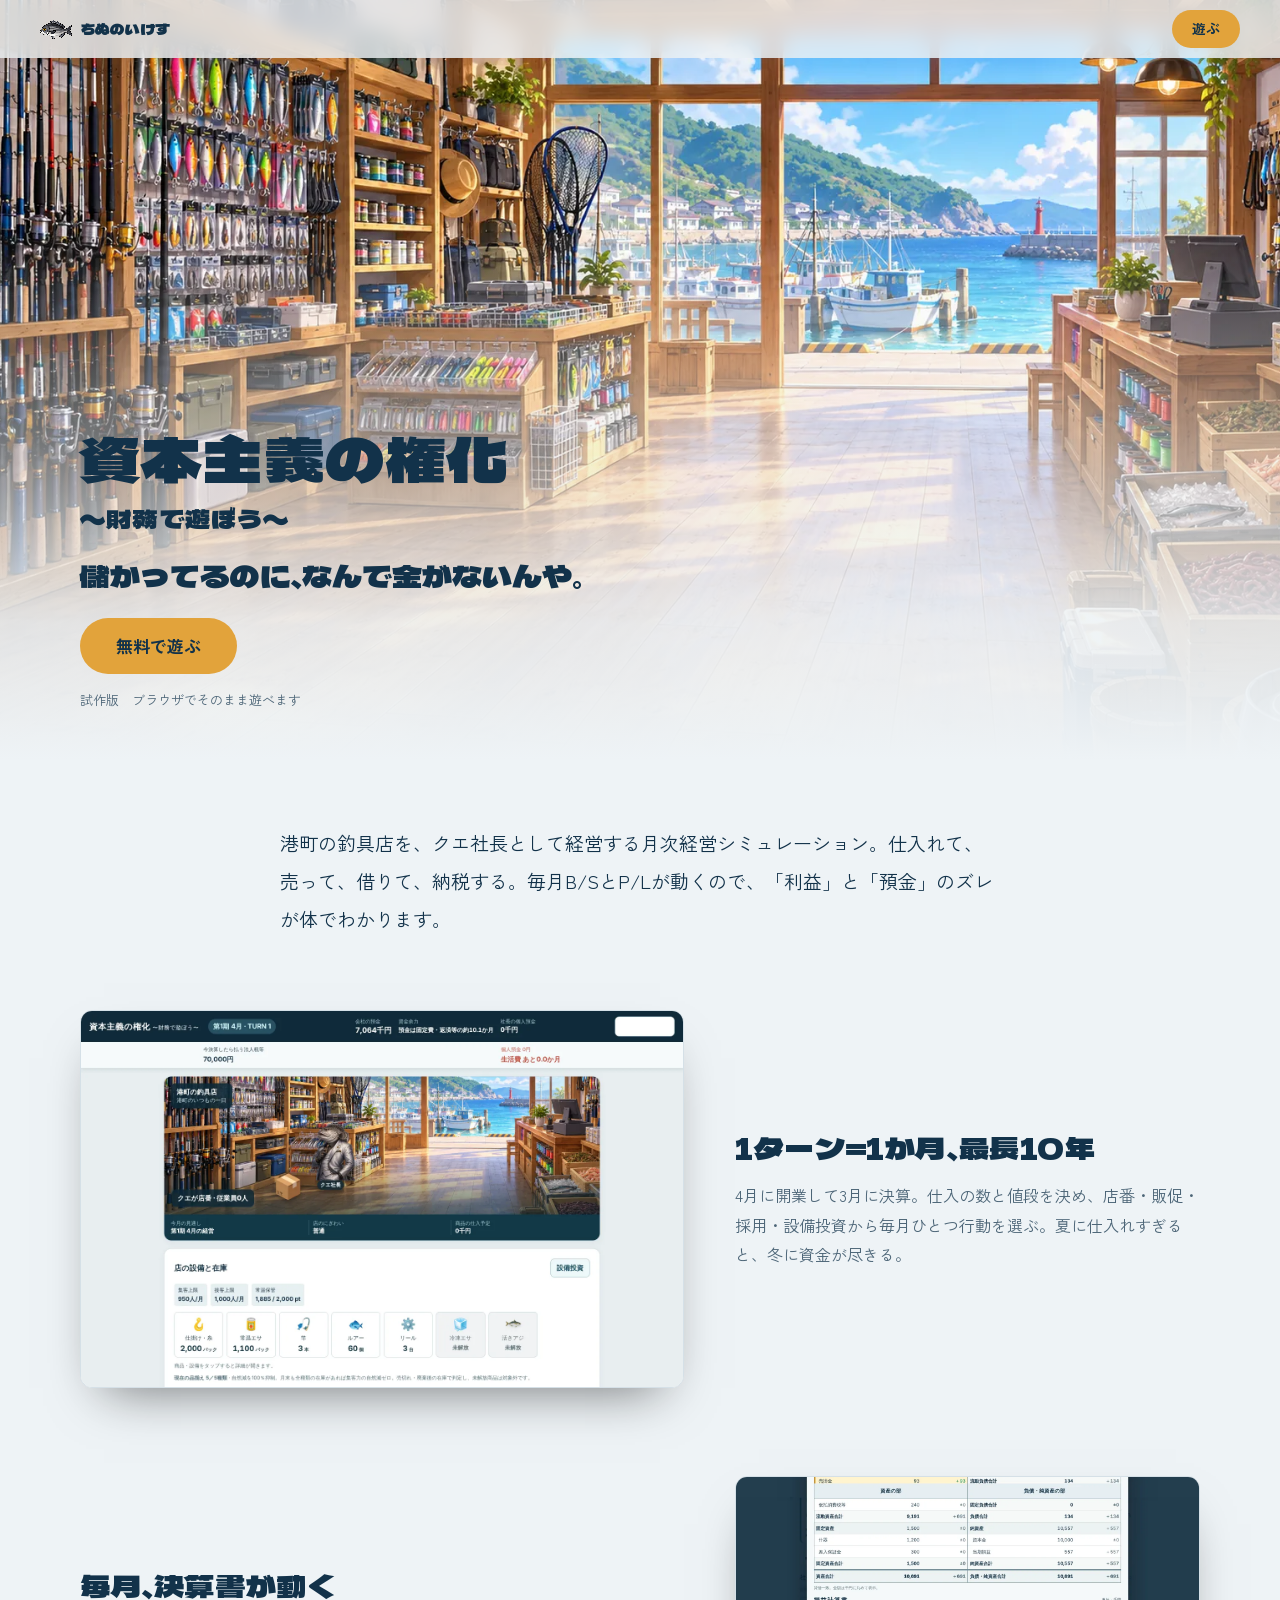
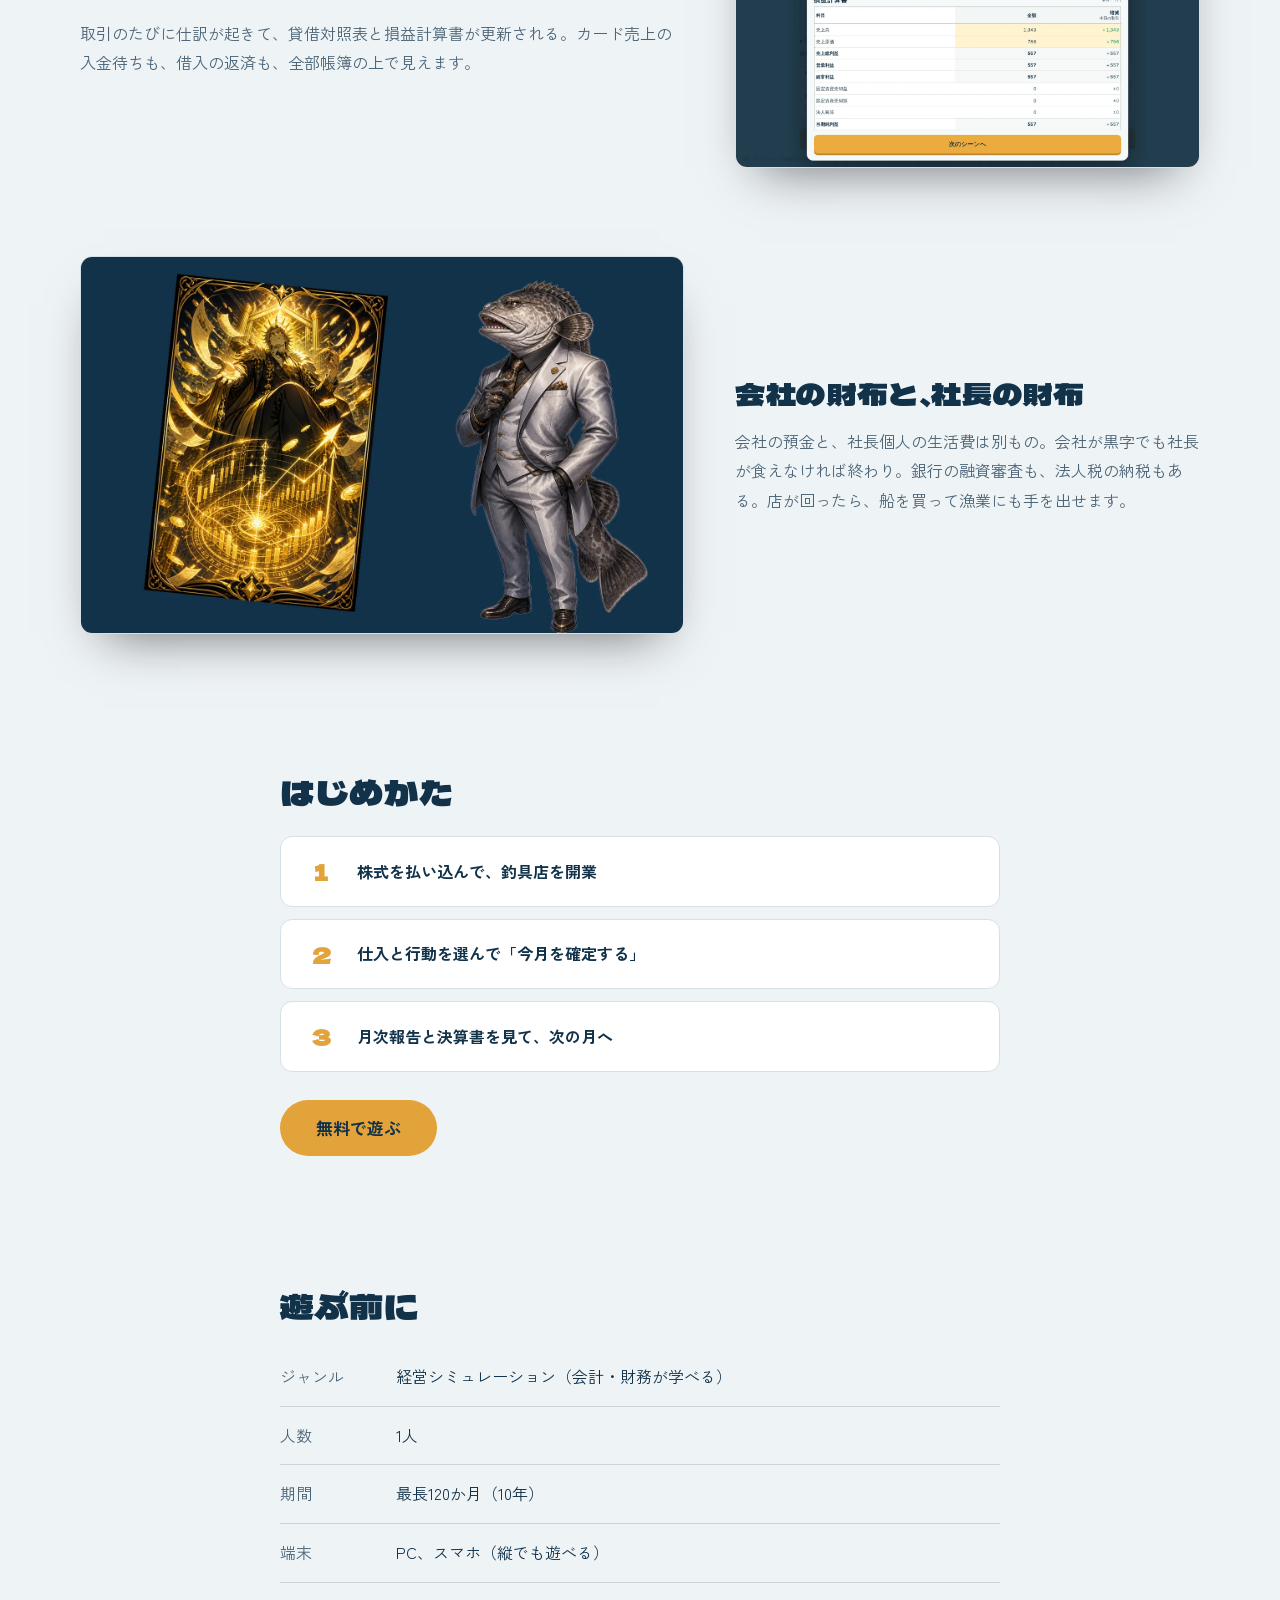
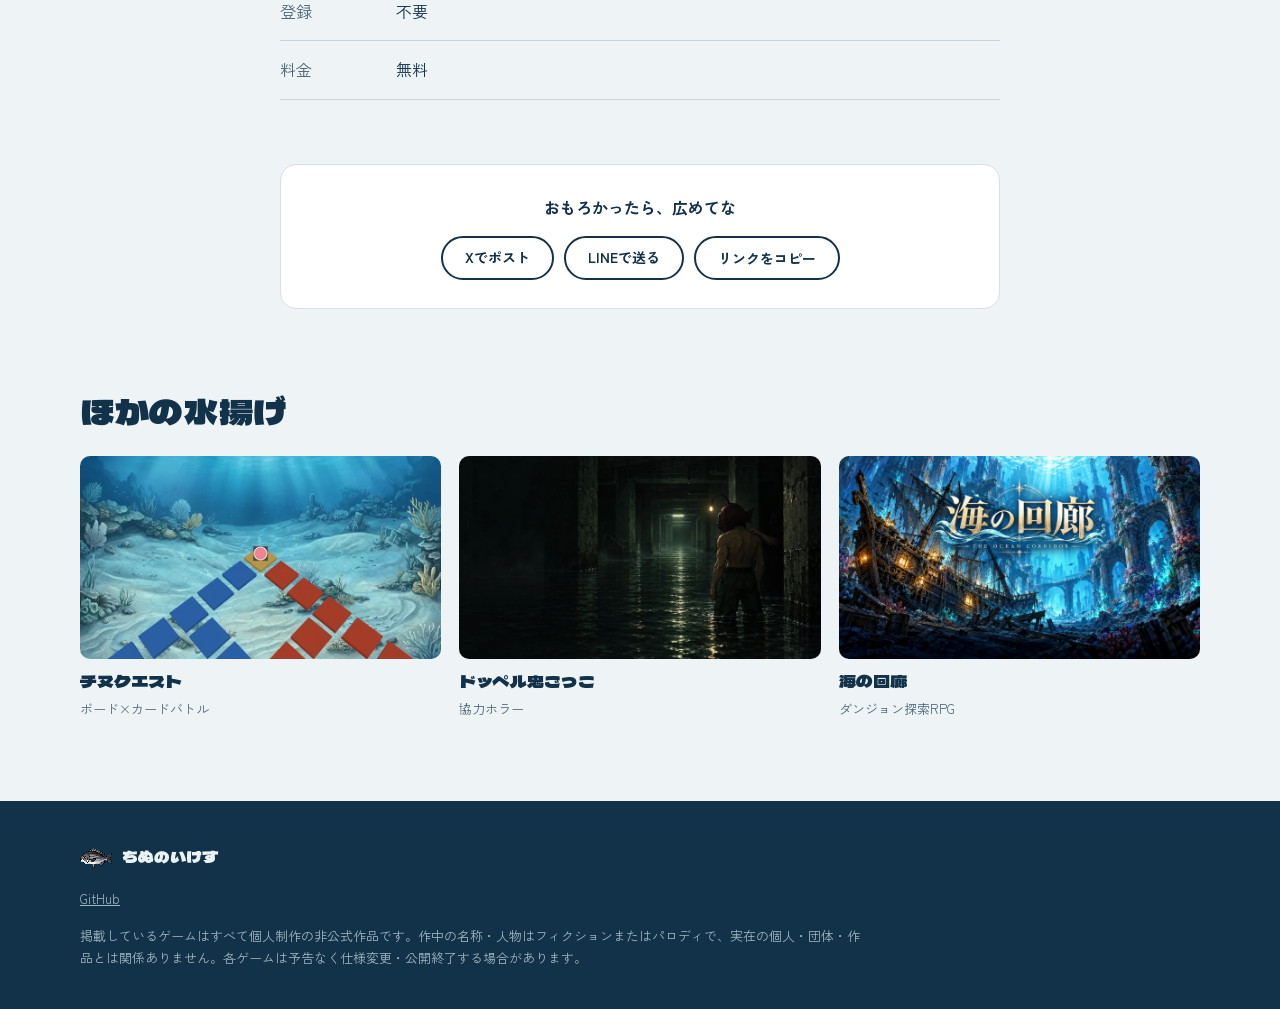
==== commit 52d91618: "チヌクエストの表記をナンバリングなしに変更、個別ページを games/chinu-quest/ へ移動 Co-Authored-By: Claude Fable 5.1 <noreply@anthro" ====
--- a/games/capitalism/index.html
+++ b/games/capitalism/index.html
@@ -86,9 +86,9 @@
 </div></section>
   <section class="others wrap" aria-labelledby="others-h">
     <h2 id="others-h">ほかの水揚げ</h2>
-    <ul><li><a href="../../games/chinu-quest2/">
+    <ul><li><a href="../../games/chinu-quest/">
       <img src="../../assets/img/cq2/board.webp" alt="" loading="lazy">
-      <span class="other-name">チヌクエスト2</span>
+      <span class="other-name">チヌクエスト</span>
       <span class="other-genre">ボード×カードバトル</span></a></li><li><a href="../../games/doppel-tag/">
       <img src="../../assets/img/doppel/key.webp" alt="" loading="lazy">
       <span class="other-name">ドッペル鬼ごっこ</span>
--- a/assets/css/site.css
+++ b/assets/css/site.css
@@ -239,7 +239,7 @@
 .other-genre { font-size: 13px; color: var(--muted); }
 .game .site-footer { background: color-mix(in srgb, var(--bg) 70%, #000); }
 
-/* --- チヌクエスト2：王道ファンタジーの紺と金 --- */
+/* --- チヌクエスト：王道ファンタジーの紺と金 --- */
 .theme-cq2 { --bg: #16245a; --fg: #f4efdf; --muted: #c2c6dc; --surface: #1f3174; --accent: #f2c14e; --play: #f2c14e; --play-fg: #2a1d05; }
 .theme-cq2 .game-hero { min-height: min(92svh, 820px); }
 .theme-cq2 .game-catch { color: #fff; text-shadow: 0 2px 10px rgba(0,0,0,.6); }
